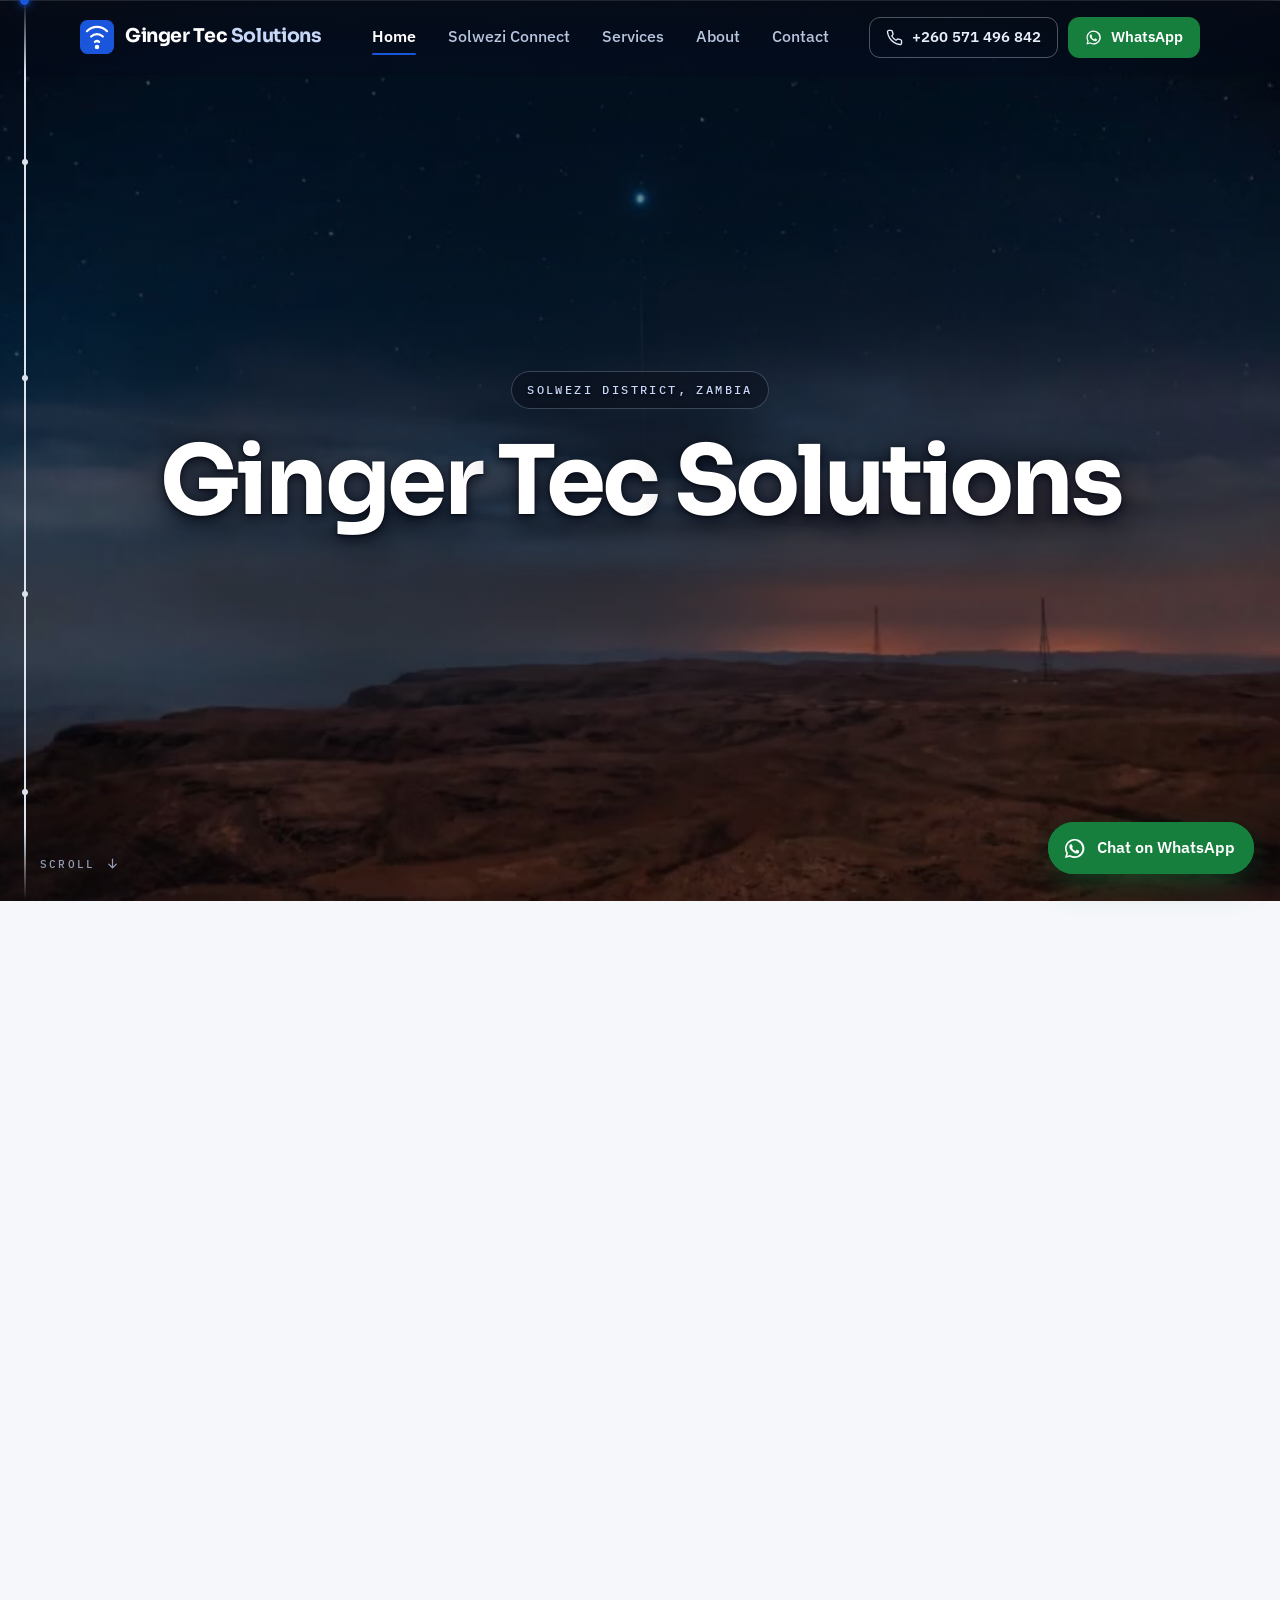
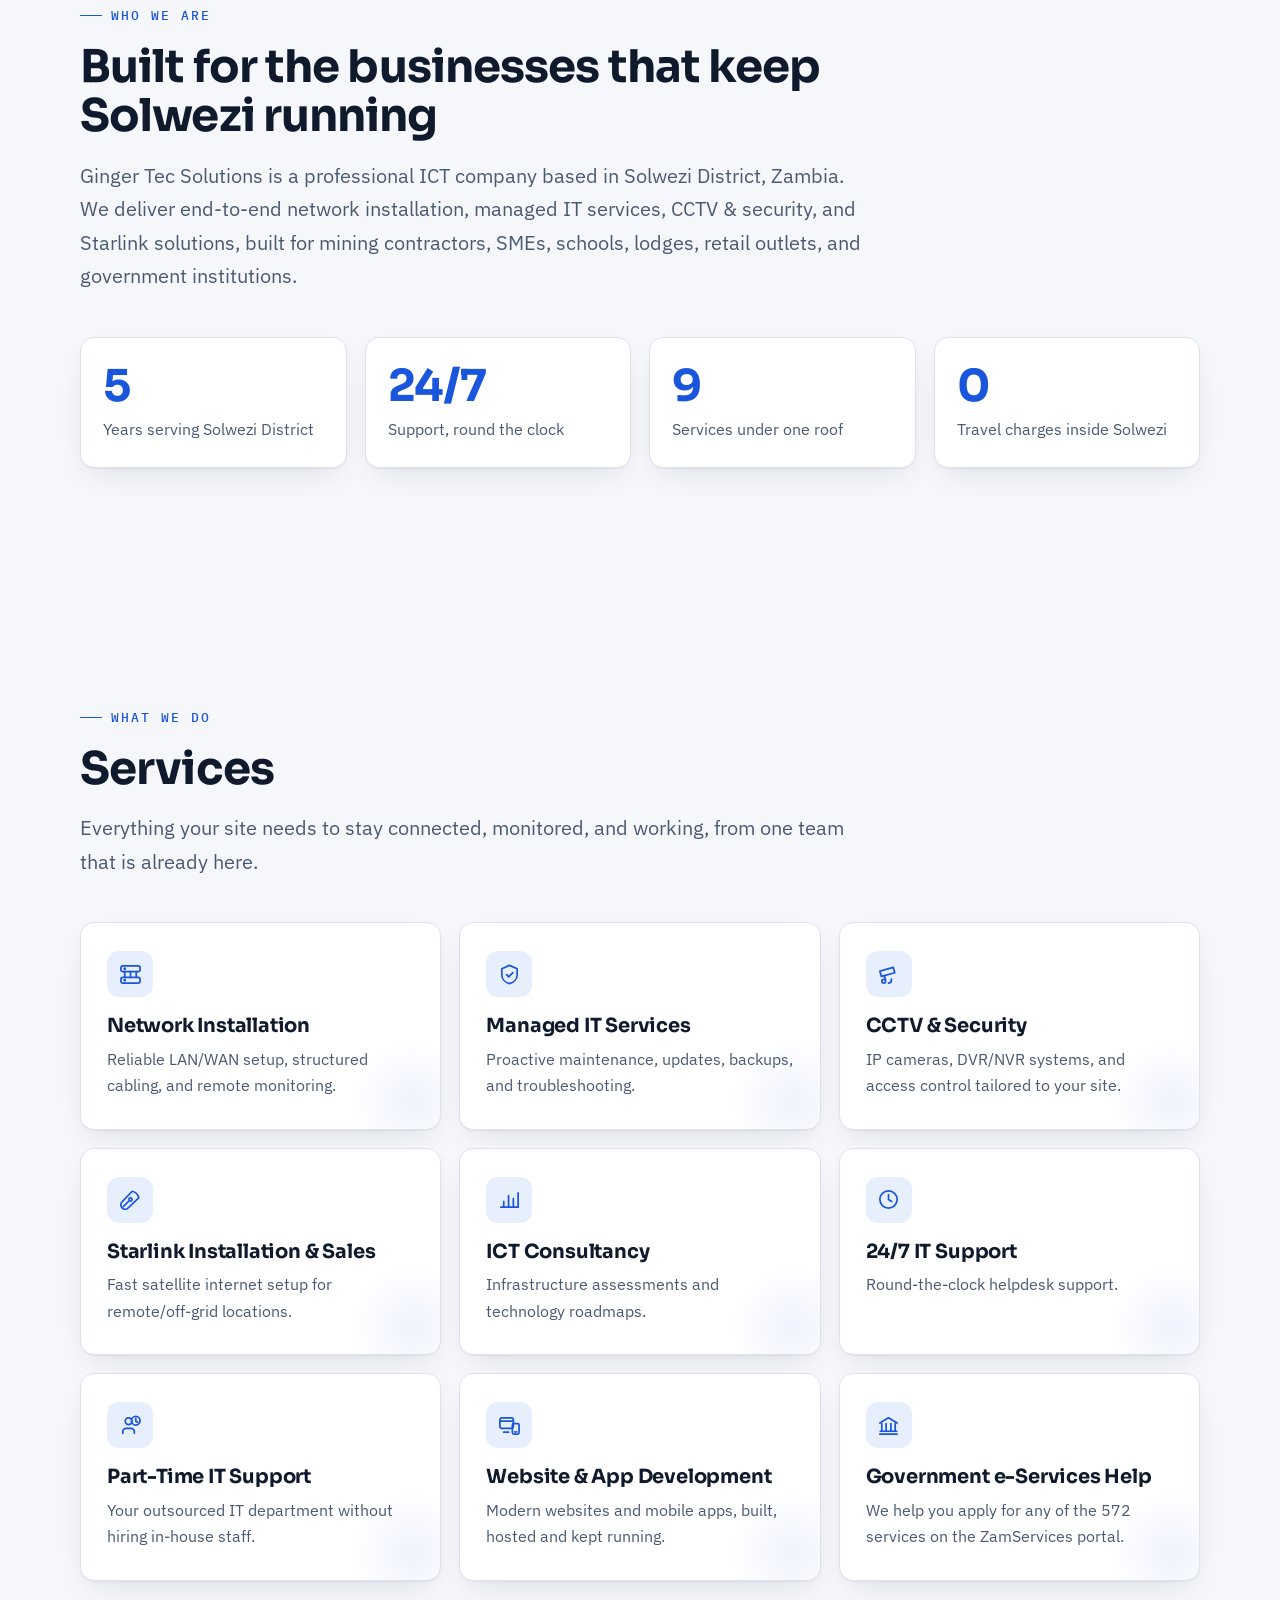
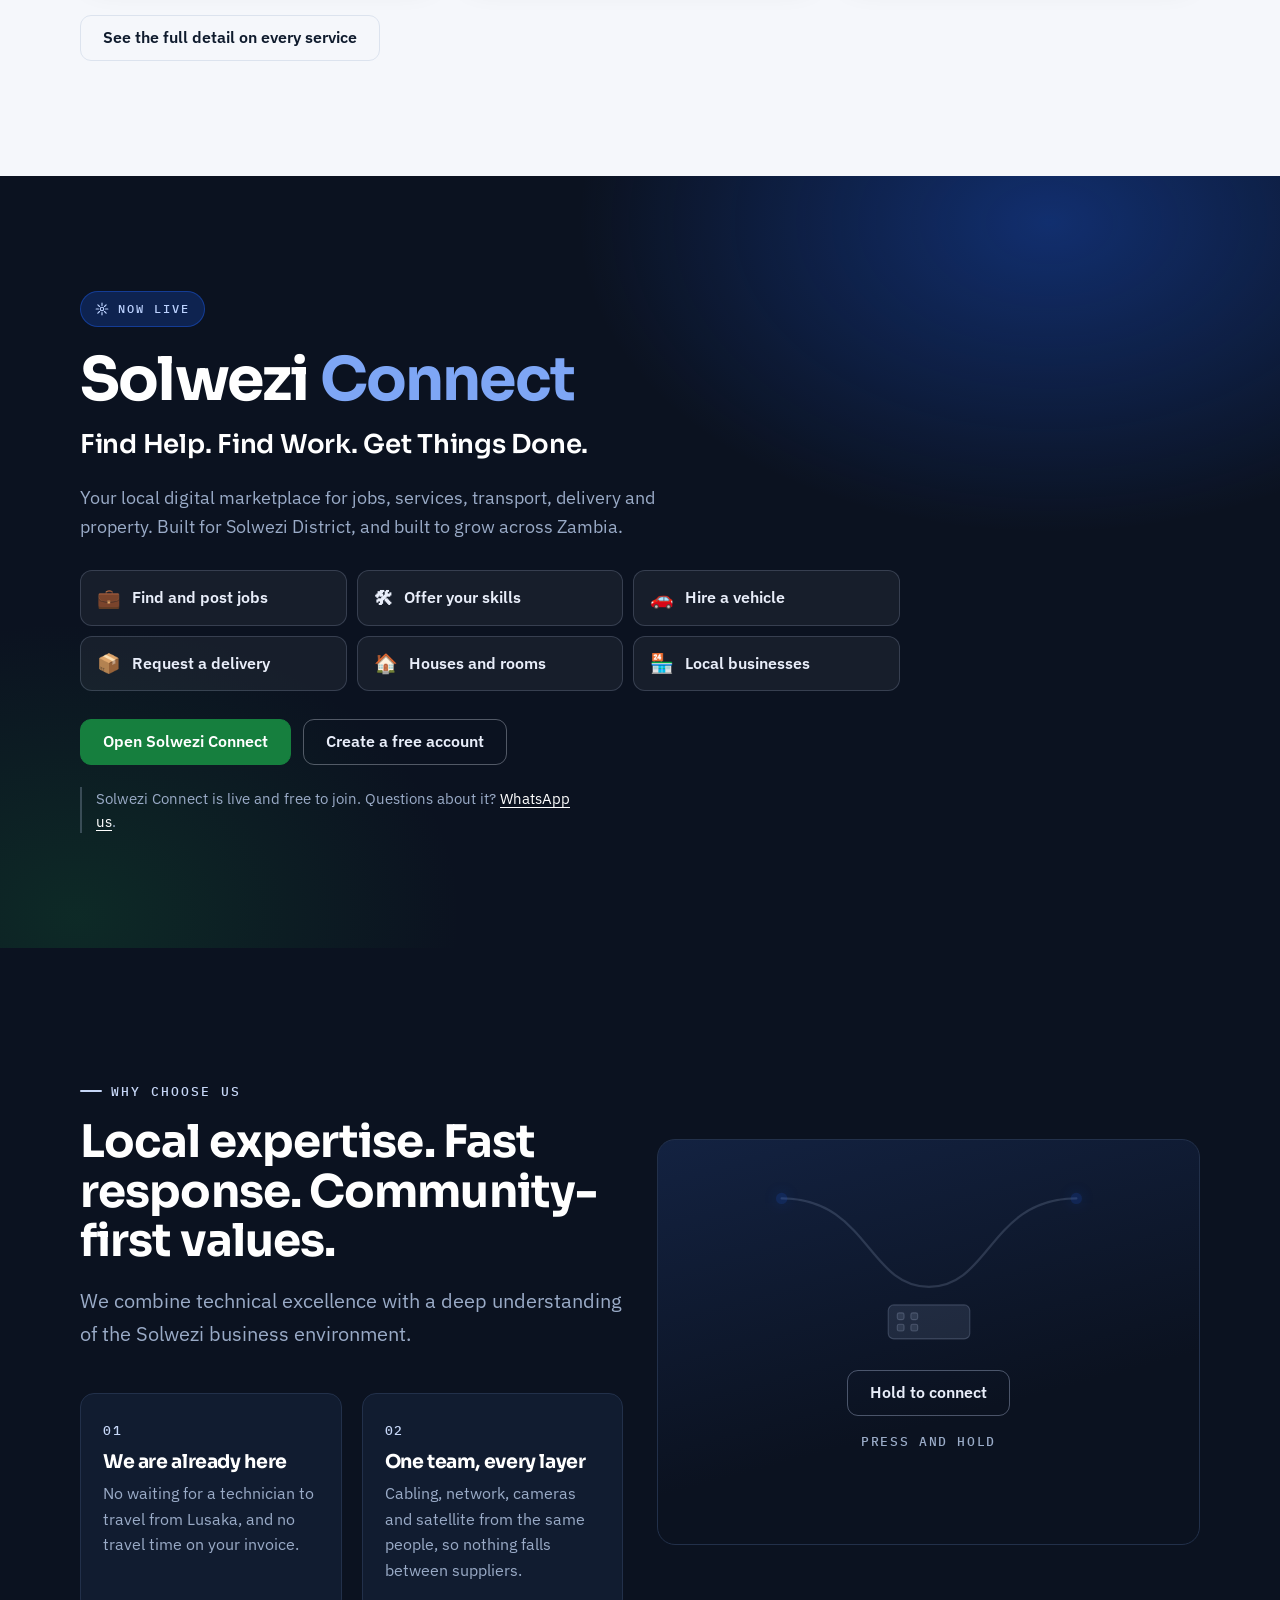
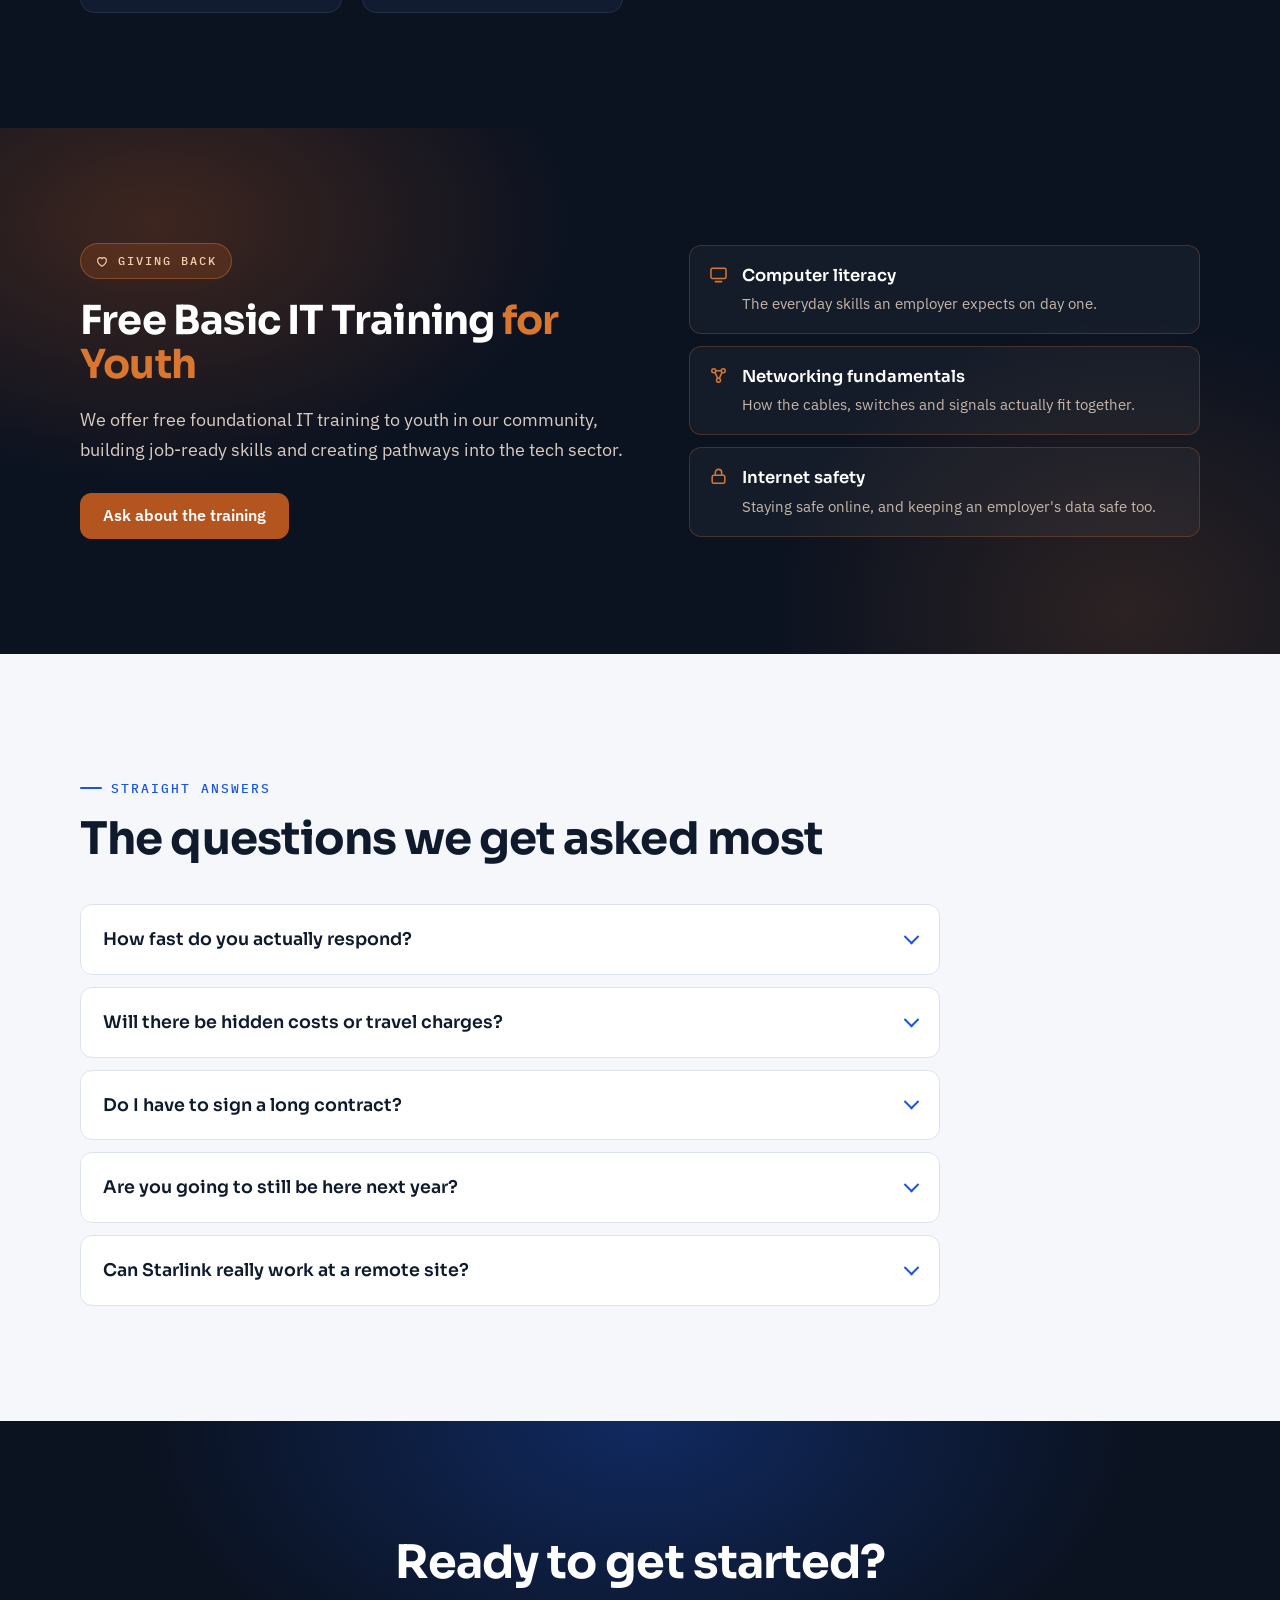
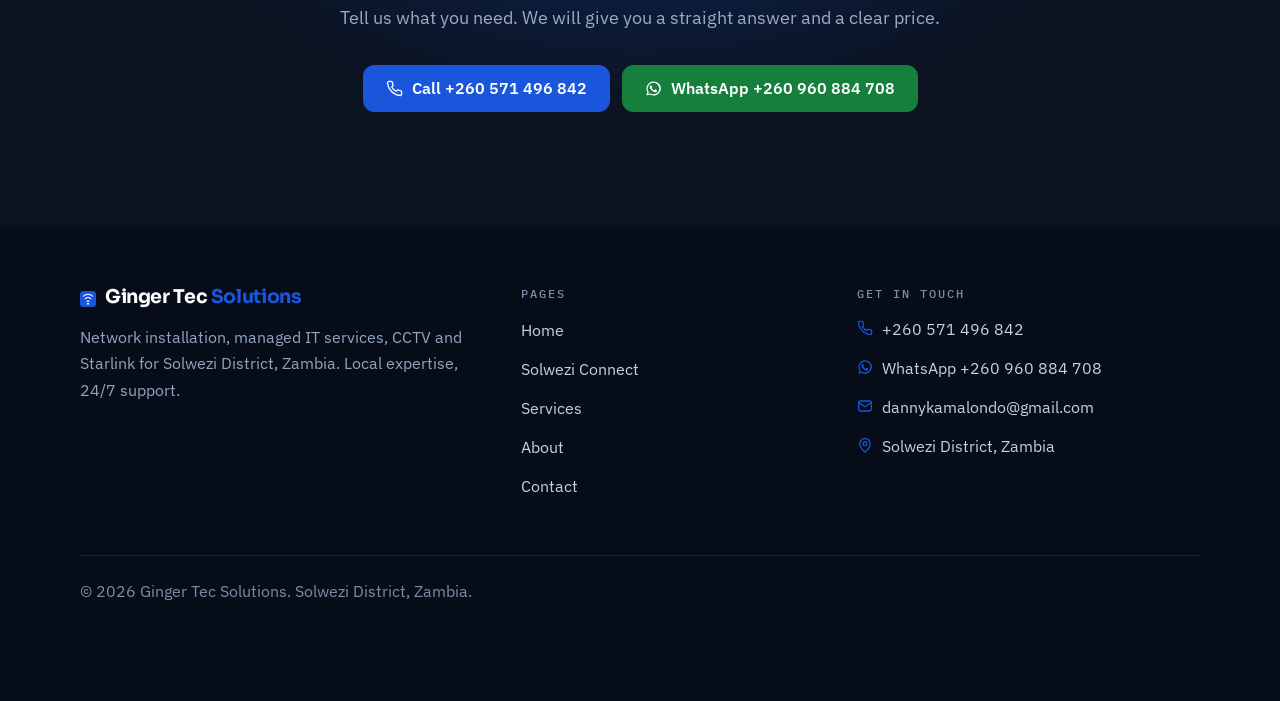
==== index.html @ 4104c164 "Solwezi Connect is live: link to it everywhere The homepage band said the platform was in developmen" ====
<!DOCTYPE html>
<html lang="en">
<head>
<meta charset="utf-8">
<meta name="viewport" content="width=device-width, initial-scale=1">
<title>Ginger Tec Solutions | ICT Services in Solwezi District, Zambia</title>
<meta name="description" content="Network installation, managed IT services, CCTV and Starlink for Solwezi District. Local expertise, 24/7 support, affordable and reliable. Call +260 571 496 842.">
<meta name="theme-color" content="#1a56db">
<link rel="canonical" href="https://gingertecsolutions.store/">

<!-- DEPLOY STEP: when a custom domain replaces the GitHub address, change the
     canonical and og:url on all four pages, and og:image on this one. -->
<meta property="og:type" content="website">
<meta property="og:site_name" content="Ginger Tec Solutions">
<meta property="og:title" content="Ginger Tec Solutions | ICT Services in Solwezi District">
<meta property="og:description" content="Network installation, managed IT services, CCTV and Starlink for Solwezi District. Local expertise and 24/7 support.">
<meta property="og:url" content="https://gingertecsolutions.store/">
<meta property="og:image" content="https://gingertecsolutions.store/assets/og.jpg">
<meta property="og:image:width" content="1200">
<meta property="og:image:height" content="630">
<meta property="og:image:alt" content="Ginger Tec Solutions, Solwezi District, Zambia. Network installation, managed IT, CCTV and Starlink.">
<meta name="twitter:card" content="summary_large_image">

<link rel="icon" href="data:image/svg+xml,%3Csvg xmlns='http://www.w3.org/2000/svg' viewBox='0 0 32 32'%3E%3Crect width='32' height='32' rx='7' fill='%231a56db'/%3E%3Cg fill='none' stroke='white' stroke-width='2.1' stroke-linecap='round'%3E%3Cpath d='M6.5 10.5a13 13 0 0 1 19 0'/%3E%3Cpath d='M10.5 15.5a8 8 0 0 1 11 0'/%3E%3Cpath d='M14 20.5a3.4 3.4 0 0 1 4 0'/%3E%3C/g%3E%3Ccircle cx='16' cy='25.5' r='2.1' fill='white'/%3E%3C/svg%3E">

<!-- The fonts now live on this site, so they arrive down the connection the
     browser already has open. Preloading the two that carry the hero means
     they start downloading alongside the stylesheet rather than after it. -->
<link rel="preload" as="font" type="font/woff2" href="assets/fonts/sora-var.woff2" crossorigin>
<link rel="preload" as="font" type="font/woff2" href="assets/fonts/plex-sans-var.woff2" crossorigin>
<link rel="stylesheet" href="assets/site.css">

<!-- Structured data. This is how Google understands that Ginger Tec is a real
     local business in Solwezi with these services, this phone number and these
     hours, rather than just a page of words. Every fact below comes from the
     site's own copy. -->
<script type="application/ld+json">
{
  "@context": "https://schema.org",
  "@graph": [
    {
      "@type": "ProfessionalService",
      "@id": "https://gingertecsolutions.store/#business",
      "name": "Ginger Tec Solutions",
      "url": "https://gingertecsolutions.store/",
      "image": "https://gingertecsolutions.store/assets/og.jpg",
      "description": "ICT company based in Solwezi District, Zambia, delivering network installation, managed IT services, CCTV and security, and Starlink solutions for mining contractors, SMEs, schools, lodges, retail outlets and government institutions.",
      "slogan": "Local expertise. 24/7 support.",
      "telephone": "+260571496842",
      "email": "dannykamalondo@gmail.com",
      "address": {
        "@type": "PostalAddress",
        "addressLocality": "Solwezi",
        "addressRegion": "North-Western Province",
        "addressCountry": "ZM"
      },
      "areaServed": { "@type": "AdministrativeArea", "name": "Solwezi District, Zambia" },
      "openingHoursSpecification": [{
        "@type": "OpeningHoursSpecification",
        "dayOfWeek": ["Monday","Tuesday","Wednesday","Thursday","Friday","Saturday","Sunday"],
        "opens": "00:00",
        "closes": "23:59"
      }],
      "knowsAbout": ["Network installation","Structured cabling","Managed IT services","CCTV and security systems","Starlink satellite internet","ICT consultancy","IT support","Website development","Mobile app development","Government e-services applications"],
      "hasOfferCatalog": {
        "@type": "OfferCatalog",
        "name": "ICT services",
        "itemListElement": [
          { "@type": "Offer", "itemOffered": { "@type": "Service", "name": "Network Installation", "description": "Reliable LAN/WAN setup, structured cabling, and remote monitoring." } },
          { "@type": "Offer", "itemOffered": { "@type": "Service", "name": "Managed IT Services", "description": "Proactive maintenance, updates, backups, and troubleshooting." } },
          { "@type": "Offer", "itemOffered": { "@type": "Service", "name": "CCTV & Security", "description": "IP cameras, DVR/NVR systems, and access control tailored to your site." } },
          { "@type": "Offer", "itemOffered": { "@type": "Service", "name": "Starlink Installation & Sales", "description": "Fast satellite internet setup for remote and off-grid locations." } },
          { "@type": "Offer", "itemOffered": { "@type": "Service", "name": "ICT Consultancy", "description": "Infrastructure assessments and technology roadmaps." } },
          { "@type": "Offer", "itemOffered": { "@type": "Service", "name": "24/7 IT Support", "description": "Round-the-clock helpdesk support." } },
          { "@type": "Offer", "itemOffered": { "@type": "Service", "name": "Part-Time IT Support", "description": "Your outsourced IT department without hiring in-house staff." } },
          { "@type": "Offer", "itemOffered": { "@type": "Service", "name": "Website and App Development", "description": "We develop and maintain modern websites and mobile apps, including hosting, domains and ongoing maintenance." } },
          { "@type": "Offer", "itemOffered": { "@type": "Service", "name": "Government e-Services Help", "description": "Assistance applying for any of the 572 services on the Government of Zambia ZamServices portal, including PACRA, ZRA, RTSA, mining licences and land records." } }
        ]
      }
    },
    {
      "@type": "WebSite",
      "@id": "https://gingertecsolutions.store/#website",
      "url": "https://gingertecsolutions.store/",
      "name": "Ginger Tec Solutions",
      "publisher": { "@id": "https://gingertecsolutions.store/#business" },
      "inLanguage": "en"
    },
    {
      "@type": "FAQPage",
      "@id": "https://gingertecsolutions.store/#faq",
      "mainEntity": [
        { "@type": "Question", "name": "How fast do you actually respond?", "acceptedAnswer": { "@type": "Answer", "text": "We are based in Solwezi District, so a call goes to someone who can be on your site the same day. Our helpdesk runs 24/7, and WhatsApp is the fastest way to reach us at any hour." } },
        { "@type": "Question", "name": "Will there be hidden costs or travel charges?", "acceptedAnswer": { "@type": "Answer", "text": "No. You get the price before the work starts, and we do not bill travel time or mileage for jobs inside Solwezi District. If a job needs parts we did not expect, we tell you before we buy them." } },
        { "@type": "Question", "name": "Do I have to sign a long contract?", "acceptedAnswer": { "@type": "Answer", "text": "No. You can call us for one job, take managed support monthly, or use our part-time IT support as and when you need it. Nothing locks you in." } },
        { "@type": "Question", "name": "Are you going to still be here next year?", "acceptedAnswer": { "@type": "Answer", "text": "We have served mining contractors, SMEs, schools, lodges and government institutions in Solwezi District for 5 years. This is our home district, not a territory we visit." } },
        { "@type": "Question", "name": "Can Starlink really work at a remote site?", "acceptedAnswer": { "@type": "Answer", "text": "Yes. Starlink is built for places the cable never reached, which is exactly why it suits remote and off-grid sites here. We handle the sale, the mounting, the power, and the setup, then we stay on call if anything drops." } }
      ]
    }
  ]
}
</script>
</head>
<body>

<a class="skip" href="#main">Skip to content</a>
<div class="env" aria-hidden="true"></div>

<!-- the signature: the signal line, drawn down the page as you scroll -->
<div class="rail" aria-hidden="true">
  <span class="rail__track"></span>
  <span class="rail__fill"></span>
  <span class="rail__node" data-at="0.18" style="top:18%"></span>
  <span class="rail__node" data-at="0.42" style="top:42%"></span>
  <span class="rail__node" data-at="0.66" style="top:66%"></span>
  <span class="rail__node" data-at="0.88" style="top:88%"></span>
  <span class="rail__dot"></span>
</div>

<div class="page">

<header class="hdr">
  <div class="shell hdr__in">
    <a class="brand" href="index.html">
      <svg class="brand__mark" viewBox="0 0 32 32" aria-hidden="true">
        <rect width="32" height="32" rx="7" fill="currentColor"></rect>
        <g fill="none" stroke="#fff" stroke-width="2.1" stroke-linecap="round">
          <path d="M6.5 10.5a13 13 0 0 1 19 0"></path>
          <path d="M10.5 15.5a8 8 0 0 1 11 0"></path>
          <path d="M14 20.5a3.4 3.4 0 0 1 4 0"></path>
        </g>
        <circle cx="16" cy="25.5" r="2.1" fill="#fff"></circle>
      </svg>
      <span class="brand__name">Ginger Tec <i>Solutions</i></span>
    </a>

    <nav class="nav" aria-label="Main">
      <a href="index.html" aria-current="page">Home</a>
      <a href="https://connect.gingertecsolutions.store">Solwezi Connect</a>
      <a href="services.html">Services</a>
      <a href="about.html">About</a>
      <a href="contact.html">Contact</a>
    </nav>

    <div class="hdr__cta">
      <a class="btn btn--ghost btn--sm" href="tel:+260571496842">
        <svg viewBox="0 0 24 24" fill="none" stroke="currentColor" stroke-width="1.9" stroke-linecap="round" stroke-linejoin="round" aria-hidden="true"><path d="M22 16.9v3a2 2 0 0 1-2.2 2 19.8 19.8 0 0 1-8.6-3.1 19.5 19.5 0 0 1-6-6A19.8 19.8 0 0 1 2.1 4.2 2 2 0 0 1 4.1 2h3a2 2 0 0 1 2 1.7c.1 1 .4 1.9.7 2.8a2 2 0 0 1-.5 2.1L8.1 9.9a16 16 0 0 0 6 6l1.3-1.2a2 2 0 0 1 2.1-.5c.9.3 1.8.6 2.8.7a2 2 0 0 1 1.7 2z"></path></svg>
        +260 571 496 842
      </a>
      <a class="btn btn--wa btn--sm" href="https://wa.me/260960884708" target="_blank" rel="noopener">
        <svg viewBox="0 0 24 24" fill="currentColor" aria-hidden="true"><path d="M12 2a10 10 0 0 0-8.6 15L2 22l5.2-1.4A10 10 0 1 0 12 2zm0 18.2a8.2 8.2 0 0 1-4.2-1.2l-.3-.2-3.1.8.8-3-.2-.3A8.2 8.2 0 1 1 12 20.2zm4.5-6.1c-.2-.1-1.5-.7-1.7-.8s-.4-.1-.6.1-.6.8-.8 1-.3.2-.6.1a6.7 6.7 0 0 1-3.3-2.9c-.2-.4.2-.4.6-1.2a.5.5 0 0 0 0-.5c0-.1-.6-1.4-.8-1.9s-.4-.4-.6-.4h-.5a1 1 0 0 0-.7.3 2.9 2.9 0 0 0-.9 2.2 5 5 0 0 0 1 2.7 11.4 11.4 0 0 0 4.4 3.9c1.6.6 2.2.7 3 .6a2.6 2.6 0 0 0 1.7-1.2 2.1 2.1 0 0 0 .1-1.2c0-.2-.2-.3-.4-.4z"></path></svg>
        WhatsApp
      </a>
    </div>

    <a class="hdr__call" href="tel:+260571496842" aria-label="Call Ginger Tec Solutions on +260 571 496 842">
      <svg viewBox="0 0 24 24" fill="none" stroke="currentColor" stroke-width="2" stroke-linecap="round" stroke-linejoin="round" aria-hidden="true"><path d="M22 16.9v3a2 2 0 0 1-2.2 2 19.8 19.8 0 0 1-8.6-3.1 19.5 19.5 0 0 1-6-6A19.8 19.8 0 0 1 2.1 4.2 2 2 0 0 1 4.1 2h3a2 2 0 0 1 2 1.7c.1 1 .4 1.9.7 2.8a2 2 0 0 1-.5 2.1L8.1 9.9a16 16 0 0 0 6 6l1.3-1.2a2 2 0 0 1 2.1-.5c.9.3 1.8.6 2.8.7a2 2 0 0 1 1.7 2z"></path></svg>
    </a>
    <button class="burger" type="button" aria-expanded="false" aria-controls="drawer" aria-label="Open menu"><span></span></button>
  </div>

  <div class="drawer" id="drawer">
    <div class="shell">
      <ul>
        <li><a href="index.html" aria-current="page">Home</a></li>
        <li><a href="https://connect.gingertecsolutions.store">Solwezi Connect</a></li>
        <li><a href="services.html">Services</a></li>
        <li><a href="about.html">About</a></li>
        <li><a href="contact.html">Contact</a></li>
      </ul>
      <div class="drawer__cta">
        <a class="btn btn--primary" href="tel:+260571496842">Call us</a>
        <a class="btn btn--wa" href="https://wa.me/260960884708" target="_blank" rel="noopener">WhatsApp</a>
      </div>
    </div>
  </div>
</header>

<main id="main" tabindex="-1">

  <!-- ============================ THE HERO ============================ -->
  <section class="hero" aria-label="Ginger Tec Solutions">
    <div class="stage">

      <!-- the drawn scene: the signal comes down, through cloud, to the rack -->
      <svg class="scene" viewBox="0 0 1440 900" preserveAspectRatio="xMidYMid slice" aria-hidden="true">
        <defs>
          <linearGradient id="sky" x1="0" y1="0" x2="0" y2="1">
            <stop offset="0" stop-color="#04070f"></stop>
            <stop offset=".45" stop-color="#0a142a"></stop>
            <stop offset="1" stop-color="#101f3a"></stop>
          </linearGradient>
          <radialGradient id="glowg" cx=".5" cy=".5" r=".5">
            <stop offset="0" stop-color="#1a56db" stop-opacity=".9"></stop>
            <stop offset="1" stop-color="#1a56db" stop-opacity="0"></stop>
          </radialGradient>
          <radialGradient id="earth" cx=".5" cy="1" r=".7">
            <stop offset="0" stop-color="#b4541f" stop-opacity=".55"></stop>
            <stop offset="1" stop-color="#b4541f" stop-opacity="0"></stop>
          </radialGradient>
          <!-- soft shapes come from gradients, not blur filters: a filter region
               shows its own rectangle edges over a near-black sky -->
          <radialGradient id="cloudg" cx=".5" cy=".5" r=".5">
            <stop offset="0" stop-color="#1e3358" stop-opacity=".85"></stop>
            <stop offset=".55" stop-color="#1a2c4d" stop-opacity=".45"></stop>
            <stop offset="1" stop-color="#162643" stop-opacity="0"></stop>
          </radialGradient>
          <filter id="spark-glow" x="-200%" y="-200%" width="500%" height="500%">
            <feGaussianBlur stdDeviation="9"></feGaussianBlur>
          </filter>
        </defs>

        <rect width="1440" height="900" fill="url(#sky)"></rect>

        <g id="camera">
          <!-- stars -->
          <g fill="#cddcf5">
            <circle cx="180" cy="90" r="1.4" opacity=".55"></circle>
            <circle cx="320" cy="180" r="1" opacity=".38"></circle>
            <circle cx="470" cy="70" r="1.6" opacity=".6"></circle>
            <circle cx="610" cy="150" r="1.1" opacity=".42"></circle>
            <circle cx="905" cy="60" r="1.5" opacity=".58"></circle>
            <circle cx="1040" cy="140" r="1" opacity=".36"></circle>
            <circle cx="1180" cy="80" r="1.7" opacity=".62"></circle>
            <circle cx="1320" cy="190" r="1.2" opacity=".45"></circle>
            <circle cx="240" cy="270" r="1" opacity=".3"></circle>
            <circle cx="1265" cy="300" r="1.1" opacity=".33"></circle>
            <circle cx="760" cy="110" r="1.2" opacity=".4"></circle>
            <circle cx="80" cy="200" r="1.3" opacity=".35"></circle>
          </g>

          <!-- the light the signal comes out of -->
          <ellipse cx="720" cy="40" rx="420" ry="260" fill="url(#glowg)" opacity=".2"></ellipse>

          <!-- cloud band the signal passes through -->
          <g opacity=".8">
            <ellipse cx="380" cy="392" rx="420" ry="96" fill="url(#cloudg)"></ellipse>
            <ellipse cx="880" cy="366" rx="470" ry="108" fill="url(#cloudg)"></ellipse>
            <ellipse cx="1300" cy="412" rx="340" ry="86" fill="url(#cloudg)"></ellipse>
          </g>

          <!-- distant masts, far enough away to be shape only -->
          <g stroke="#16243f" stroke-width="2.2" fill="none" opacity=".9">
            <path d="M168 782 L182 700 L196 782 M172 758h20 M175 736h14"></path>
            <path d="M1252 772 L1264 704 L1276 772 M1256 750h16 M1258 730h12"></path>
          </g>

          <!-- the ground: Solwezi earth, lit as the signal arrives -->
          <ellipse id="landglow" cx="720" cy="900" rx="760" ry="250" fill="url(#earth)" opacity=".1"></ellipse>
          <path d="M0 782 C 240 760, 430 792, 700 776 C 980 760, 1180 790, 1440 770 L1440 900 L0 900 Z" fill="#0a1120"></path>
          <path d="M0 782 C 240 760, 430 792, 700 776 C 980 760, 1180 790, 1440 770" fill="none" stroke="#243a63" stroke-width="1.4" opacity=".7"></path>

          <!-- the fiber the signal travels down -->
          <path id="fiber" class="only-scrub" d="M720 -70 C 686 200, 754 430, 720 678" fill="none" stroke="#22345c" stroke-width="2.4" stroke-linecap="round"></path>
          <path id="trail" class="only-scrub" d="M720 -70 C 686 200, 754 430, 720 678" fill="none" stroke="#1a56db" stroke-width="3" stroke-linecap="round" opacity=".95"></path>

          <!-- the travelling signal -->
          <g id="spark" class="only-scrub">
            <circle r="34" fill="url(#glowg)" opacity=".8"></circle>
            <circle r="9" fill="#dbe7ff" filter="url(#spark-glow)"></circle>
            <circle r="4.2" fill="#ffffff"></circle>
          </g>

          <!-- the equipment it lands in, waking one unit at a time -->
          <ellipse class="only-scrub" cx="720" cy="800" rx="300" ry="52" fill="url(#glowg)" opacity=".22"></ellipse>
          <g class="only-scrub" transform="translate(588,674)">
            <rect x="0" y="0" width="264" height="160" rx="10" fill="#0b1424"></rect>
            <rect x="0" y="0" width="264" height="160" rx="10" fill="none" stroke="#22345a" stroke-width="1.6"></rect>

            <g fill="#101d33" stroke="#24365c" stroke-width="1.2">
              <rect x="10" y="10" width="244" height="30" rx="4"></rect>
              <rect x="10" y="48" width="244" height="30" rx="4"></rect>
              <rect x="10" y="86" width="244" height="30" rx="4"></rect>
              <rect x="10" y="124" width="244" height="30" rx="4"></rect>
            </g>

            <g stroke="#1c2b49" stroke-width="1.6" stroke-linecap="round">
              <path d="M60 18v14M72 18v14M84 18v14M96 18v14M108 18v14M120 18v14M132 18v14M144 18v14M156 18v14M168 18v14"></path>
              <path d="M60 56v14M72 56v14M84 56v14M96 56v14M108 56v14M120 56v14M132 56v14M144 56v14M156 56v14M168 56v14"></path>
              <path d="M60 94v14M72 94v14M84 94v14M96 94v14M108 94v14M120 94v14M132 94v14M144 94v14M156 94v14M168 94v14"></path>
              <path d="M60 132v14M72 132v14M84 132v14M96 132v14M108 132v14M120 132v14M132 132v14M144 132v14M156 132v14M168 132v14"></path>
            </g>

            <rect class="lamp" x="26" y="21" width="9" height="9" rx="2.2" fill="#1a56db" opacity=".16"></rect>
            <rect class="lamp" x="26" y="59" width="9" height="9" rx="2.2" fill="#1a56db" opacity=".16"></rect>
            <rect class="lamp" x="26" y="97" width="9" height="9" rx="2.2" fill="#1a56db" opacity=".16"></rect>
            <rect class="lamp" x="26" y="135" width="9" height="9" rx="2.2" fill="#d9762f" opacity=".16"></rect>

            <g fill="#0c1526">
              <rect x="20" y="160" width="30" height="9" rx="3"></rect>
              <rect x="214" y="160" width="30" height="9" rx="3"></rect>
            </g>
          </g>
        </g>
      </svg>

      <video class="vid" preload="none" muted playsinline aria-hidden="true" tabindex="-1"></video>
      <div class="poster" aria-hidden="true"></div>
      <div class="scrim" aria-hidden="true"></div>

      <div class="bands">
        <div class="band band--1">
          <div class="band__in">
            <span class="eyebrow">Solwezi District, Zambia</span>
            <h1>Ginger Tec Solutions</h1>
          </div>
        </div>

        <div class="band band--2">
          <div class="band__in">
            <p class="tag">Network Installation, Managed IT Services, CCTV &amp; Starlink Solutions</p>
          </div>
        </div>

        <div class="band band--3">
          <div class="band__in">
            <p class="settle">Local expertise. 24/7 support. Affordable, reliable technology for Solwezi District.</p>
            <div class="row">
              <a class="btn btn--primary" href="contact.html">Get a Free Quote</a>
              <a class="btn btn--wa" href="https://wa.me/260960884708" target="_blank" rel="noopener">
                <svg viewBox="0 0 24 24" fill="currentColor" aria-hidden="true"><path d="M12 2a10 10 0 0 0-8.6 15L2 22l5.2-1.4A10 10 0 1 0 12 2zm0 18.2a8.2 8.2 0 0 1-4.2-1.2l-.3-.2-3.1.8.8-3-.2-.3A8.2 8.2 0 1 1 12 20.2zm4.5-6.1c-.2-.1-1.5-.7-1.7-.8s-.4-.1-.6.1-.6.8-.8 1-.3.2-.6.1a6.7 6.7 0 0 1-3.3-2.9c-.2-.4.2-.4.6-1.2a.5.5 0 0 0 0-.5c0-.1-.6-1.4-.8-1.9s-.4-.4-.6-.4h-.5a1 1 0 0 0-.7.3 2.9 2.9 0 0 0-.9 2.2 5 5 0 0 0 1 2.7 11.4 11.4 0 0 0 4.4 3.9c1.6.6 2.2.7 3 .6a2.6 2.6 0 0 0 1.7-1.2 2.1 2.1 0 0 0 .1-1.2c0-.2-.2-.3-.4-.4z"></path></svg>
                Chat on WhatsApp
              </a>
            </div>
          </div>
        </div>
      </div>

      <svg class="ring" viewBox="0 0 48 48" aria-hidden="true">
        <circle cx="24" cy="24" r="20" fill="none" stroke="currentColor" stroke-width="3"
                stroke-dasharray="126" style="stroke-dashoffset:var(--ld,126)"></circle>
      </svg>

      <div class="cue" aria-hidden="true">
        <span>Scroll</span>
        <svg viewBox="0 0 24 24" fill="none" stroke="currentColor" stroke-width="2" stroke-linecap="round" stroke-linejoin="round"><path d="M12 5v14M6 13l6 6 6-6"></path></svg>
      </div>
    </div>
  </section>

  <!-- ============================ INTRO ============================ -->
  <section class="sec">
    <div class="shell">
      <div class="sec__head rv">
        <span class="kicker">Who we are</span>
        <h2 class="h2">Built for the businesses that keep Solwezi running</h2>
        <p class="lede">Ginger Tec Solutions is a professional ICT company based in Solwezi District, Zambia. We deliver end-to-end network installation, managed IT services, CCTV &amp; security, and Starlink solutions, built for mining contractors, SMEs, schools, lodges, retail outlets, and government institutions.</p>
      </div>

      <div class="stats stag">
        <div class="stat"><b>5</b><span>Years serving Solwezi District</span></div>
        <div class="stat"><b>24/7</b><span>Support, round the clock</span></div>
        <div class="stat"><b>9</b><span>Services under one roof</span></div>
        <div class="stat"><b>0</b><span>Travel charges inside Solwezi</span></div>
      </div>
    </div>
  </section>

  <!-- ============================ SERVICES ============================ -->
  <section class="sec" id="services">
    <div class="shell">
      <div class="sec__head rv">
        <span class="kicker">What we do</span>
        <h2 class="h2">Services</h2>
        <p class="lede">Everything your site needs to stay connected, monitored, and working, from one team that is already here.</p>
      </div>

      <div class="grid-svc stag">

        <article class="card">
          <span class="card__glow" aria-hidden="true"></span>
          <div class="card__ico"><svg viewBox="0 0 24 24" fill="none" stroke="currentColor" stroke-width="1.8" stroke-linecap="round" stroke-linejoin="round" aria-hidden="true"><rect x="2" y="3" width="20" height="6" rx="2"></rect><rect x="2" y="15" width="20" height="6" rx="2"></rect><path d="M6 9v6M18 9v6M12 9v6"></path><circle cx="6" cy="6" r=".6" fill="currentColor"></circle><circle cx="6" cy="18" r=".6" fill="currentColor"></circle></svg></div>
          <h3>Network Installation</h3>
          <p>Reliable LAN/WAN setup, structured cabling, and remote monitoring.</p>
        </article>

        <article class="card">
          <span class="card__glow" aria-hidden="true"></span>
          <div class="card__ico"><svg viewBox="0 0 24 24" fill="none" stroke="currentColor" stroke-width="1.8" stroke-linecap="round" stroke-linejoin="round" aria-hidden="true"><path d="M12 2.5 4 6v6c0 4.6 3.2 8.4 8 9.5 4.8-1.1 8-4.9 8-9.5V6z"></path><path d="M9 12.2l2.2 2.2L15.5 10"></path></svg></div>
          <h3>Managed IT Services</h3>
          <p>Proactive maintenance, updates, backups, and troubleshooting.</p>
        </article>

        <article class="card">
          <span class="card__glow" aria-hidden="true"></span>
          <div class="card__ico"><svg viewBox="0 0 24 24" fill="none" stroke="currentColor" stroke-width="1.8" stroke-linecap="round" stroke-linejoin="round" aria-hidden="true"><path d="M3 8.5 17 4.6l1.6 5.6L4.6 14z"></path><path d="M7.5 13.2 8.8 17"></path><path d="M12 21a3 3 0 0 0 3-3v-1.3"></path><circle cx="7" cy="19" r="2"></circle></svg></div>
          <h3>CCTV &amp; Security</h3>
          <p>IP cameras, DVR/NVR systems, and access control tailored to your site.</p>
        </article>

        <article class="card">
          <span class="card__glow" aria-hidden="true"></span>
          <div class="card__ico"><svg viewBox="0 0 24 24" fill="none" stroke="currentColor" stroke-width="1.8" stroke-linecap="round" stroke-linejoin="round" aria-hidden="true"><path d="M4.5 19.5 10 14"></path><path d="M13.8 3.4a9 9 0 0 1 6.8 6.8L9.6 20.8a4.5 4.5 0 0 1-6.4-6.4z"></path><circle cx="12" cy="12" r="1.6"></circle></svg></div>
          <h3>Starlink Installation &amp; Sales</h3>
          <p>Fast satellite internet setup for remote/off-grid locations.</p>
        </article>

        <article class="card">
          <span class="card__glow" aria-hidden="true"></span>
          <div class="card__ico"><svg viewBox="0 0 24 24" fill="none" stroke="currentColor" stroke-width="1.8" stroke-linecap="round" stroke-linejoin="round" aria-hidden="true"><path d="M3 20h18"></path><path d="M6 20v-6M11 20V8M16 20v-9M21 20V5"></path></svg></div>
          <h3>ICT Consultancy</h3>
          <p>Infrastructure assessments and technology roadmaps.</p>
        </article>

        <article class="card">
          <span class="card__glow" aria-hidden="true"></span>
          <div class="card__ico"><svg viewBox="0 0 24 24" fill="none" stroke="currentColor" stroke-width="1.8" stroke-linecap="round" stroke-linejoin="round" aria-hidden="true"><circle cx="12" cy="12" r="9"></circle><path d="M12 6.8V12l3.4 2"></path></svg></div>
          <h3>24/7 IT Support</h3>
          <p>Round-the-clock helpdesk support.</p>
        </article>

        <article class="card">
          <span class="card__glow" aria-hidden="true"></span>
          <div class="card__ico"><svg viewBox="0 0 24 24" fill="none" stroke="currentColor" stroke-width="1.8" stroke-linecap="round" stroke-linejoin="round" aria-hidden="true"><path d="M16 20v-1.5a3.5 3.5 0 0 0-3.5-3.5h-5A3.5 3.5 0 0 0 4 18.5V20"></path><circle cx="10" cy="7.5" r="3.5"></circle><path d="M17.5 4.5v3l2 1.2"></path><circle cx="17.5" cy="7" r="4.5"></circle></svg></div>
          <h3>Part-Time IT Support</h3>
          <p>Your outsourced IT department without hiring in-house staff.</p>
        </article>

        <article class="card">
          <span class="card__glow" aria-hidden="true"></span>
          <div class="card__ico"><svg viewBox="0 0 24 24" fill="none" stroke="currentColor" stroke-width="1.8" stroke-linecap="round" stroke-linejoin="round" aria-hidden="true"><rect x="2" y="4" width="14" height="11" rx="2"></rect><path d="M2 7.5h14"></path><rect x="15" y="10" width="7" height="11" rx="1.6"></rect><path d="M17.6 18.6h1.8"></path><path d="M6 19h5"></path></svg></div>
          <h3>Website &amp; App Development</h3>
          <p>Modern websites and mobile apps, built, hosted and kept running.</p>
        </article>

        <article class="card">
          <span class="card__glow" aria-hidden="true"></span>
          <div class="card__ico"><svg viewBox="0 0 24 24" fill="none" stroke="currentColor" stroke-width="1.8" stroke-linecap="round" stroke-linejoin="round" aria-hidden="true"><path d="M3 9.5 12 4l9 5.5"></path><path d="M5 10v8M9.5 10v8M14.5 10v8M19 10v8"></path><path d="M3 21h18"></path><path d="M3.5 18h17"></path></svg></div>
          <h3>Government e-Services Help</h3>
          <p>We help you apply for any of the 572 services on the ZamServices portal.</p>
        </article>

      </div>

      <div class="rv" style="margin-top:34px">
        <a class="btn btn--ghost" href="services.html">See the full detail on every service</a>
      </div>
    </div>
  </section>

  <!-- ======================== SOLWEZI CONNECT ======================== -->
  <section class="sec connect-band" id="solwezi-connect">
    <div class="shell">
      <div class="connect-band__in rv">
        <span class="connect-band__tag">
          <svg viewBox="0 0 24 24" fill="none" stroke="currentColor" stroke-width="2" stroke-linecap="round" aria-hidden="true" style="width:14px;height:14px"><circle cx="12" cy="12" r="3"></circle><path d="M12 2v4M12 18v4M2 12h4M18 12h4M4.9 4.9l2.8 2.8M16.3 16.3l2.8 2.8M19.1 4.9l-2.8 2.8M7.7 16.3l-2.8 2.8"></path></svg>
          Now live
        </span>

        <h2>Solwezi <em>Connect</em></h2>
        <p class="connect-band__tagline">Find Help. Find Work. Get Things Done.</p>
        <p class="connect-band__lede">
          Your local digital marketplace for jobs, services, transport, delivery
          and property. Built for Solwezi District, and built to grow across
          Zambia.
        </p>

        <ul class="connect-band__grid">
          <li><span aria-hidden="true">&#128188;</span> Find and post jobs</li>
          <li><span aria-hidden="true">&#128736;</span> Offer your skills</li>
          <li><span aria-hidden="true">&#128663;</span> Hire a vehicle</li>
          <li><span aria-hidden="true">&#128230;</span> Request a delivery</li>
          <li><span aria-hidden="true">&#127968;</span> Houses and rooms</li>
          <li><span aria-hidden="true">&#127978;</span> Local businesses</li>
        </ul>

        <div class="connect-band__row">
          <a class="btn connect-band__btn" href="https://connect.gingertecsolutions.store">Open Solwezi Connect</a>
          <a class="btn btn--onDeep" href="https://connect.gingertecsolutions.store/register">Create a free account</a>
        </div>

        <p class="connect-band__note">
          Solwezi Connect is live and free to join. Questions about it?
          <a href="https://wa.me/260960884708" target="_blank" rel="noopener">WhatsApp us</a>.
        </p>
      </div>
    </div>
  </section>

  <!-- =================== WHY US + THE INTERACTIVE MOMENT =================== -->
  <section class="sec sec--deep">
    <div class="shell">
      <div class="connect">
        <div class="rv">
          <span class="kicker">Why choose us</span>
          <h2 class="h2">Local expertise. Fast response. Community-first values.</h2>
          <p class="lede">We combine technical excellence with a deep understanding of the Solwezi business environment.</p>

          <div class="why stag" style="grid-template-columns:1fr 1fr">
            <div class="why__item">
              <span class="why__n">01</span>
              <h3>We are already here</h3>
              <p>No waiting for a technician to travel from Lusaka, and no travel time on your invoice.</p>
            </div>
            <div class="why__item">
              <span class="why__n">02</span>
              <h3>One team, every layer</h3>
              <p>Cabling, network, cameras and satellite from the same people, so nothing falls between suppliers.</p>
            </div>
          </div>
        </div>

        <div class="holder rv">
          <svg class="holder__track" viewBox="0 0 300 150" aria-hidden="true">
            <path class="base" d="M20 18 C 96 18, 96 96, 150 96 C 204 96, 204 18, 280 18"></path>
            <path class="live" d="M20 18 C 96 18, 96 96, 150 96 C 204 96, 204 18, 280 18"></path>
            <circle class="dot" cx="20" cy="18" r="5"></circle>
            <circle class="dot" cx="280" cy="18" r="5"></circle>
            <g class="rack" transform="translate(114,112)">
              <rect x="0" y="0" width="72" height="30" rx="5"></rect>
              <rect class="lamp" x="8" y="7" width="6" height="6" rx="1.6"></rect>
              <rect class="lamp" x="8" y="17" width="6" height="6" rx="1.6"></rect>
              <rect class="lamp" x="20" y="7" width="6" height="6" rx="1.6"></rect>
              <rect class="lamp" x="20" y="17" width="6" height="6" rx="1.6"></rect>
            </g>
          </svg>

          <button class="btn holder__btn" type="button" aria-pressed="false">Hold to connect</button>
          <p class="holder__hint">Press and hold</p>

          <div class="holder__reveal">
            <a class="btn btn--primary btn--sm" href="tel:+260571496842">Call +260 571 496 842</a>
            <a class="btn btn--wa btn--sm" href="https://wa.me/260960884708" target="_blank" rel="noopener">WhatsApp +260 960 884 708</a>
          </div>
        </div>
      </div>
    </div>
  </section>

  <!-- ==================== COMMUNITY (not a paid service) ==================== -->
  <section class="sec give">
    <div class="shell give__in">
      <div class="rv">
        <span class="give__tag">
          <svg viewBox="0 0 24 24" fill="none" stroke="currentColor" stroke-width="2" stroke-linecap="round" aria-hidden="true" style="width:14px;height:14px"><path d="M12 21s-7.5-4.7-7.5-10A4.2 4.2 0 0 1 12 8a4.2 4.2 0 0 1 7.5 3c0 5.3-7.5 10-7.5 10z"></path></svg>
          Giving back
        </span>
        <h2>Free Basic IT Training <em>for Youth</em></h2>
        <p>We offer free foundational IT training to youth in our community, building job-ready skills and creating pathways into the tech sector.</p>
        <a class="btn give__btn" href="contact.html">Ask about the training</a>
      </div>

      <ul class="give__list stag">
        <li>
          <svg viewBox="0 0 24 24" fill="none" stroke="currentColor" stroke-width="1.9" stroke-linecap="round" stroke-linejoin="round" aria-hidden="true"><rect x="2.5" y="4" width="19" height="13" rx="2"></rect><path d="M8 21h8"></path></svg>
          <span><b>Computer literacy</b>The everyday skills an employer expects on day one.</span>
        </li>
        <li>
          <svg viewBox="0 0 24 24" fill="none" stroke="currentColor" stroke-width="1.9" stroke-linecap="round" stroke-linejoin="round" aria-hidden="true"><circle cx="6" cy="6" r="2.5"></circle><circle cx="18" cy="6" r="2.5"></circle><circle cx="12" cy="18" r="2.5"></circle><path d="M7.6 8l3.4 7.6M16.4 8L13 15.6M8.5 6h7"></path></svg>
          <span><b>Networking fundamentals</b>How the cables, switches and signals actually fit together.</span>
        </li>
        <li>
          <svg viewBox="0 0 24 24" fill="none" stroke="currentColor" stroke-width="1.9" stroke-linecap="round" stroke-linejoin="round" aria-hidden="true"><rect x="4" y="10.5" width="16" height="10" rx="2"></rect><path d="M8 10.5V7a4 4 0 0 1 8 0v3.5"></path></svg>
          <span><b>Internet safety</b>Staying safe online, and keeping an employer's data safe too.</span>
        </li>
      </ul>
    </div>
  </section>

  <!-- ============================ FAQ ============================ -->
  <section class="sec">
    <div class="shell">
      <div class="sec__head rv">
        <span class="kicker">Straight answers</span>
        <h2 class="h2">The questions we get asked most</h2>
      </div>

      <div class="faq rv">
        <details>
          <summary>How fast do you actually respond?</summary>
          <p class="ans">We are based in Solwezi District, so a call goes to someone who can be on your site the same day. Our helpdesk runs 24/7, and WhatsApp is the fastest way to reach us at any hour.</p>
        </details>
        <details>
          <summary>Will there be hidden costs or travel charges?</summary>
          <p class="ans">No. You get the price before the work starts, and we do not bill travel time or mileage for jobs inside Solwezi District. If a job needs parts we did not expect, we tell you before we buy them.</p>
        </details>
        <details>
          <summary>Do I have to sign a long contract?</summary>
          <p class="ans">No. You can call us for one job, take managed support monthly, or use our part-time IT support as and when you need it. Nothing locks you in.</p>
        </details>
        <details>
          <summary>Are you going to still be here next year?</summary>
          <p class="ans">We have served mining contractors, SMEs, schools, lodges and government institutions in Solwezi District for 5 years. This is our home district, not a territory we visit.</p>
        </details>
        <details>
          <summary>Can Starlink really work at a remote site?</summary>
          <p class="ans">Yes. Starlink is built for places the cable never reached, which is exactly why it suits remote and off-grid sites here. We handle the sale, the mounting, the power, and the setup, then we stay on call if anything drops.</p>
        </details>
      </div>
    </div>
  </section>

  <!-- ============================ CTA ============================ -->
  <section class="sec cta">
    <div class="shell cta__in rv">
      <h2>Ready to get started?</h2>
      <p>Tell us what you need. We will give you a straight answer and a clear price.</p>
      <div class="cta__row">
        <a class="btn btn--primary" href="tel:+260571496842">
          <svg viewBox="0 0 24 24" fill="none" stroke="currentColor" stroke-width="1.9" stroke-linecap="round" stroke-linejoin="round" aria-hidden="true"><path d="M22 16.9v3a2 2 0 0 1-2.2 2 19.8 19.8 0 0 1-8.6-3.1 19.5 19.5 0 0 1-6-6A19.8 19.8 0 0 1 2.1 4.2 2 2 0 0 1 4.1 2h3a2 2 0 0 1 2 1.7c.1 1 .4 1.9.7 2.8a2 2 0 0 1-.5 2.1L8.1 9.9a16 16 0 0 0 6 6l1.3-1.2a2 2 0 0 1 2.1-.5c.9.3 1.8.6 2.8.7a2 2 0 0 1 1.7 2z"></path></svg>
          Call +260 571 496 842
        </a>
        <a class="btn btn--wa" href="https://wa.me/260960884708" target="_blank" rel="noopener">
          <svg viewBox="0 0 24 24" fill="currentColor" aria-hidden="true"><path d="M12 2a10 10 0 0 0-8.6 15L2 22l5.2-1.4A10 10 0 1 0 12 2zm0 18.2a8.2 8.2 0 0 1-4.2-1.2l-.3-.2-3.1.8.8-3-.2-.3A8.2 8.2 0 1 1 12 20.2zm4.5-6.1c-.2-.1-1.5-.7-1.7-.8s-.4-.1-.6.1-.6.8-.8 1-.3.2-.6.1a6.7 6.7 0 0 1-3.3-2.9c-.2-.4.2-.4.6-1.2a.5.5 0 0 0 0-.5c0-.1-.6-1.4-.8-1.9s-.4-.4-.6-.4h-.5a1 1 0 0 0-.7.3 2.9 2.9 0 0 0-.9 2.2 5 5 0 0 0 1 2.7 11.4 11.4 0 0 0 4.4 3.9c1.6.6 2.2.7 3 .6a2.6 2.6 0 0 0 1.7-1.2 2.1 2.1 0 0 0 .1-1.2c0-.2-.2-.3-.4-.4z"></path></svg>
          WhatsApp +260 960 884 708
        </a>
      </div>
    </div>
  </section>

</main>

<footer class="ftr">
  <div class="shell">
    <div class="ftr__grid">
      <div>
        <a class="ftr__brand" href="index.html">
          <svg class="brand__mark" viewBox="0 0 32 32" aria-hidden="true">
            <rect width="32" height="32" rx="7" fill="currentColor"></rect>
            <g fill="none" stroke="#fff" stroke-width="2.1" stroke-linecap="round">
              <path d="M6.5 10.5a13 13 0 0 1 19 0"></path>
              <path d="M10.5 15.5a8 8 0 0 1 11 0"></path>
              <path d="M14 20.5a3.4 3.4 0 0 1 4 0"></path>
            </g>
            <circle cx="16" cy="25.5" r="2.1" fill="#fff"></circle>
          </svg>
          <span class="brand__name">Ginger Tec <i>Solutions</i></span>
        </a>
        <p>Network installation, managed IT services, CCTV and Starlink for Solwezi District, Zambia. Local expertise, 24/7 support.</p>
      </div>

      <div>
        <h3>Pages</h3>
        <ul>
          <li><a href="index.html">Home</a></li>
        <li><a href="https://connect.gingertecsolutions.store">Solwezi Connect</a></li>
          <li><a href="services.html">Services</a></li>
          <li><a href="about.html">About</a></li>
          <li><a href="contact.html">Contact</a></li>
        </ul>
      </div>

      <div>
        <h3>Get in touch</h3>
        <ul>
          <li><a href="tel:+260571496842"><svg viewBox="0 0 24 24" fill="none" stroke="currentColor" stroke-width="1.9" stroke-linecap="round" stroke-linejoin="round" aria-hidden="true"><path d="M22 16.9v3a2 2 0 0 1-2.2 2 19.8 19.8 0 0 1-8.6-3.1 19.5 19.5 0 0 1-6-6A19.8 19.8 0 0 1 2.1 4.2 2 2 0 0 1 4.1 2h3a2 2 0 0 1 2 1.7c.1 1 .4 1.9.7 2.8a2 2 0 0 1-.5 2.1L8.1 9.9a16 16 0 0 0 6 6l1.3-1.2a2 2 0 0 1 2.1-.5c.9.3 1.8.6 2.8.7a2 2 0 0 1 1.7 2z"></path></svg>+260 571 496 842</a></li>
          <li><a href="https://wa.me/260960884708" target="_blank" rel="noopener"><svg viewBox="0 0 24 24" fill="currentColor" aria-hidden="true"><path d="M12 2a10 10 0 0 0-8.6 15L2 22l5.2-1.4A10 10 0 1 0 12 2zm0 18.2a8.2 8.2 0 0 1-4.2-1.2l-.3-.2-3.1.8.8-3-.2-.3A8.2 8.2 0 1 1 12 20.2zm4.5-6.1c-.2-.1-1.5-.7-1.7-.8s-.4-.1-.6.1-.6.8-.8 1-.3.2-.6.1a6.7 6.7 0 0 1-3.3-2.9c-.2-.4.2-.4.6-1.2a.5.5 0 0 0 0-.5c0-.1-.6-1.4-.8-1.9s-.4-.4-.6-.4h-.5a1 1 0 0 0-.7.3 2.9 2.9 0 0 0-.9 2.2 5 5 0 0 0 1 2.7 11.4 11.4 0 0 0 4.4 3.9c1.6.6 2.2.7 3 .6a2.6 2.6 0 0 0 1.7-1.2 2.1 2.1 0 0 0 .1-1.2c0-.2-.2-.3-.4-.4z"></path></svg>WhatsApp +260 960 884 708</a></li>
          <li><a href="mailto:dannykamalondo@gmail.com"><svg viewBox="0 0 24 24" fill="none" stroke="currentColor" stroke-width="1.9" stroke-linecap="round" stroke-linejoin="round" aria-hidden="true"><rect x="2.5" y="4.5" width="19" height="15" rx="2.5"></rect><path d="M3 7l9 6 9-6"></path></svg>dannykamalondo@gmail.com</a></li>
          <li><a href="contact.html"><svg viewBox="0 0 24 24" fill="none" stroke="currentColor" stroke-width="1.9" stroke-linecap="round" stroke-linejoin="round" aria-hidden="true"><path d="M20 10.5c0 5.5-8 12-8 12s-8-6.5-8-12a8 8 0 0 1 16 0z"></path><circle cx="12" cy="10.2" r="2.8"></circle></svg>Solwezi District, Zambia</a></li>
        </ul>
      </div>
    </div>

    <div class="ftr__base">
      <p>&copy; <span data-year>2026</span> Ginger Tec Solutions. Solwezi District, Zambia.</p>
    </div>
  </div>
</footer>

<a class="float" href="https://wa.me/260960884708" target="_blank" rel="noopener" aria-label="Chat with us on WhatsApp">
  <svg viewBox="0 0 24 24" fill="currentColor" aria-hidden="true"><path d="M12 2a10 10 0 0 0-8.6 15L2 22l5.2-1.4A10 10 0 1 0 12 2zm0 18.2a8.2 8.2 0 0 1-4.2-1.2l-.3-.2-3.1.8.8-3-.2-.3A8.2 8.2 0 1 1 12 20.2zm4.5-6.1c-.2-.1-1.5-.7-1.7-.8s-.4-.1-.6.1-.6.8-.8 1-.3.2-.6.1a6.7 6.7 0 0 1-3.3-2.9c-.2-.4.2-.4.6-1.2a.5.5 0 0 0 0-.5c0-.1-.6-1.4-.8-1.9s-.4-.4-.6-.4h-.5a1 1 0 0 0-.7.3 2.9 2.9 0 0 0-.9 2.2 5 5 0 0 0 1 2.7 11.4 11.4 0 0 0 4.4 3.9c1.6.6 2.2.7 3 .6a2.6 2.6 0 0 0 1.7-1.2 2.1 2.1 0 0 0 .1-1.2c0-.2-.2-.3-.4-.4z"></path></svg>
  <span class="float__label">Chat on WhatsApp</span>
</a>

</div><!-- /.page -->

<script src="assets/site.js"></script>
<script src="assets/hero.js"></script>
</body>
</html>
---- assets/site.css ----
/* ==========================================================================
   Ginger Tec Solutions
   One direction: signal brought down from the sky and landed here in Solwezi.
   ========================================================================== */

/* ---------- Fonts, served from this site ----------
   These were on Google's servers, which cost two extra connections before a
   single word could be drawn: one to fetch the stylesheet, another to fetch
   the files it named. Now they come down the connection the browser has
   already opened for the page. The declarations mirror what Google served,
   including the unicode ranges, so anything outside latin falls back cleanly
   to the system font rather than downloading a file it does not need. */

@font-face{
  font-family:'Sora';font-style:normal;font-weight:600;font-display:swap;
  src:url('fonts/sora-var.woff2') format('woff2');
  unicode-range:U+0000-00FF,U+0131,U+0152-0153,U+02BB-02BC,U+02C6,U+02DA,U+02DC,U+0304,U+0308,U+0329,U+2000-206F,U+20AC,U+2122,U+2191,U+2193,U+2212,U+2215,U+FEFF,U+FFFD;
}
@font-face{
  font-family:'Sora';font-style:normal;font-weight:700;font-display:swap;
  src:url('fonts/sora-var.woff2') format('woff2');
  unicode-range:U+0000-00FF,U+0131,U+0152-0153,U+02BB-02BC,U+02C6,U+02DA,U+02DC,U+0304,U+0308,U+0329,U+2000-206F,U+20AC,U+2122,U+2191,U+2193,U+2212,U+2215,U+FEFF,U+FFFD;
}
@font-face{
  font-family:'IBM Plex Sans';font-style:normal;font-weight:400;font-stretch:100%;font-display:swap;
  src:url('fonts/plex-sans-var.woff2') format('woff2');
  unicode-range:U+0000-00FF,U+0131,U+0152-0153,U+02BB-02BC,U+02C6,U+02DA,U+02DC,U+0304,U+0308,U+0329,U+2000-206F,U+20AC,U+2122,U+2191,U+2193,U+2212,U+2215,U+FEFF,U+FFFD;
}
@font-face{
  font-family:'IBM Plex Sans';font-style:normal;font-weight:500;font-stretch:100%;font-display:swap;
  src:url('fonts/plex-sans-var.woff2') format('woff2');
  unicode-range:U+0000-00FF,U+0131,U+0152-0153,U+02BB-02BC,U+02C6,U+02DA,U+02DC,U+0304,U+0308,U+0329,U+2000-206F,U+20AC,U+2122,U+2191,U+2193,U+2212,U+2215,U+FEFF,U+FFFD;
}
@font-face{
  font-family:'IBM Plex Sans';font-style:normal;font-weight:600;font-stretch:100%;font-display:swap;
  src:url('fonts/plex-sans-var.woff2') format('woff2');
  unicode-range:U+0000-00FF,U+0131,U+0152-0153,U+02BB-02BC,U+02C6,U+02DA,U+02DC,U+0304,U+0308,U+0329,U+2000-206F,U+20AC,U+2122,U+2191,U+2193,U+2212,U+2215,U+FEFF,U+FFFD;
}
@font-face{
  font-family:'IBM Plex Mono';font-style:normal;font-weight:500;font-display:swap;
  src:url('fonts/plex-mono-500.woff2') format('woff2');
  unicode-range:U+0000-00FF,U+0131,U+0152-0153,U+02BB-02BC,U+02C6,U+02DA,U+02DC,U+0304,U+0308,U+0329,U+2000-206F,U+20AC,U+2122,U+2191,U+2193,U+2212,U+2215,U+FEFF,U+FFFD;
}

/* ---------- Tokens ---------- */
:root{
  --canvas:#f5f7fb;
  --canvas-deep:#0b1220;
  --canvas-deep-2:#0e1729;
  --panel:#ffffff;
  --panel-deep:#111c30;
  --accent:#1a56db;
  --accent-hover:#1544ad;
  --accent-soft:#e8effc;
  --accent-muted:#c7d7f7;
  --copper:#b4541f;
  --copper-light:#d9762f;
  --copper-soft:#f6e7db;
  --text-primary:#0f1b2d;
  --text-secondary:#4a5a72;
  --text-on-deep:#e9eefa;
  --text-on-deep-2:#9aabc7;
  --line:#dce3ee;
  --line-deep:#22304a;

  --display:'Sora',ui-sans-serif,system-ui,'Segoe UI',sans-serif;
  --body:'IBM Plex Sans',ui-sans-serif,system-ui,'Segoe UI',sans-serif;
  --mono:'IBM Plex Mono',ui-monospace,'Cascadia Mono','Courier New',monospace;

  --ease:cubic-bezier(.22,.61,.36,1);
  --ease-out:cubic-bezier(.16,1,.3,1);

  --shell:1200px;
  --pad:clamp(20px,5vw,40px);

  --tshadow:0 1px 2px rgba(5,8,18,.95),0 3px 12px rgba(5,8,18,.78),0 10px 44px rgba(5,8,18,.8);
  --shadow-card:0 1px 2px rgba(15,27,45,.05),0 12px 32px -12px rgba(15,27,45,.14);
  --shadow-card-hi:0 2px 4px rgba(15,27,45,.06),0 26px 54px -18px rgba(26,86,219,.30);
  --radius:14px;
}

/* ---------- Reset and base ---------- */
*,*::before,*::after{box-sizing:border-box}
html{overflow-x:hidden;overflow-x:clip;scroll-behavior:smooth}
body{
  overflow-x:hidden;overflow-x:clip;
  margin:0;
  background:var(--canvas);
  color:var(--text-primary);
  font-family:var(--body);
  font-size:17px;
  line-height:1.65;
  -webkit-font-smoothing:antialiased;
  text-rendering:optimizeLegibility;
}
img{max-width:100%;display:block}
a{color:inherit}
h1,h2,h3,h4{font-family:var(--display);font-weight:700;line-height:1.1;letter-spacing:-.02em;margin:0}
p{margin:0}
ul{margin:0;padding:0;list-style:none}

:focus-visible{outline:3px solid var(--accent);outline-offset:3px;border-radius:4px}

.skip{
  position:absolute;left:-9999px;top:0;z-index:200;
  background:var(--accent);color:#fff;padding:12px 18px;border-radius:0 0 10px 0;
  font-weight:600;text-decoration:none;
}
.skip:focus{left:0}

.shell{width:100%;max-width:var(--shell);margin-inline:auto;padding-inline:var(--pad)}
.vh{position:absolute!important;width:1px;height:1px;overflow:hidden;clip:rect(0 0 0 0);white-space:nowrap}

/* ---------- The fixed environment layer ---------- */
/* One place, not stacked sections. A slow cool drift behind everything. */
.env{
  position:fixed;inset:0;z-index:0;pointer-events:none;
  background:
    radial-gradient(1100px 700px at 88% -8%,rgba(26,86,219,.075),transparent 62%),
    radial-gradient(760px 620px at 2% 42%,rgba(180,84,31,.05),transparent 60%),
    radial-gradient(900px 700px at 60% 108%,rgba(26,86,219,.06),transparent 62%);
  animation:envdrift 90s var(--ease) -30s infinite alternate;
}
@keyframes envdrift{
  from{transform:translate3d(0,0,0) scale(1)}
  to{transform:translate3d(-2.2%,1.6%,0) scale(1.06)}
}
.page{position:relative;z-index:1}

/* ---------- The signature: the signal line ---------- */
/* A trunk that draws itself down the page and spurs into each section. */
.rail{
  position:fixed;left:max(14px,calc((100vw - var(--shell))/2 - 30px));top:0;
  width:22px;height:100vh;z-index:3;pointer-events:none;color:var(--accent);
}
.rail__track,.rail__fill{position:absolute;left:10px;width:1.5px;border-radius:2px}
.rail__track{top:0;bottom:0;background:linear-gradient(180deg,transparent,var(--line) 8%,var(--line) 92%,transparent)}
.rail__fill{
  top:0;height:100%;background:linear-gradient(180deg,var(--accent),var(--accent-muted));
  transform-origin:top center;transform:scaleY(var(--rail,0));opacity:.85;
}
.rail__dot{
  position:absolute;left:6.2px;width:9px;height:9px;border-radius:50%;
  background:var(--accent);top:calc(var(--rail,0) * 100%);margin-top:-4.5px;
  box-shadow:0 0 0 3px rgba(26,86,219,.16),0 0 12px rgba(26,86,219,.85);
}
.rail__node{
  position:absolute;left:7.7px;width:6px;height:6px;border-radius:50%;
  background:var(--line);margin-top:-3px;
  transition:background-color .45s var(--ease),box-shadow .45s var(--ease);
}
.rail__node.hit{background:var(--accent);box-shadow:0 0 9px rgba(26,86,219,.75)}
@media (max-width:1180px){.rail{display:none}}

/* ---------- Header ---------- */
.hdr{
  position:sticky;top:0;z-index:60;
  background:rgba(245,247,251,.82);
  backdrop-filter:saturate(150%) blur(14px);
  -webkit-backdrop-filter:saturate(150%) blur(14px);
  border-bottom:1px solid transparent;
  transition:border-color .4s var(--ease),background .4s var(--ease),box-shadow .4s var(--ease);
}
.hdr.stuck{border-bottom-color:var(--line);box-shadow:0 8px 30px -22px rgba(15,27,45,.5)}
.hdr__in{display:flex;align-items:center;gap:18px;height:74px}

/* Every page opens on a dark section, and the header floats over it rather
   than sitting on top of it as a separate bar. The negative margin is what
   puts the artwork behind the header; the sections below compensate with
   their own top padding. */
main{margin-top:-74px}

/* over a dark top section the bar goes dark too, or it reads as a pale slab */
.hdr--dark{
  background:linear-gradient(180deg,rgba(6,10,20,.78),rgba(6,10,20,.34));
  border-bottom-color:transparent;box-shadow:none;
}
.hdr--dark.stuck{
  background:linear-gradient(180deg,rgba(6,10,20,.88),rgba(6,10,20,.6));
  border-bottom-color:rgba(199,215,247,.14);box-shadow:none;
}
.hdr--dark .brand__name{color:#fff}
.hdr--dark .brand__name i{color:var(--accent-muted)}
.hdr--dark .nav a{color:#b7c5dd}
.hdr--dark .nav a:hover{color:#fff;background:rgba(255,255,255,.08)}
.hdr--dark .nav a[aria-current="page"]{color:#fff}
.hdr--dark .btn--ghost{--btn-fg:#e9eefa;--btn-bd:rgba(233,238,250,.32)}
.hdr--dark .btn--ghost:hover{--btn-fg:#fff;--btn-bd:#fff}
.hdr--dark .burger{background:rgba(255,255,255,.08);border-color:rgba(255,255,255,.22);color:#fff}
.hdr--dark .drawer{background:rgba(10,16,30,.97);border-top-color:rgba(199,215,247,.16)}
.hdr--dark .drawer a{color:#e9eefa;border-bottom-color:rgba(199,215,247,.14)}
.hdr--dark .drawer a[aria-current="page"]{color:var(--accent-muted)}
.hdr .brand__name,.hdr .nav a{transition:color .4s var(--ease),background-color .3s var(--ease)}

.brand{display:flex;align-items:center;gap:11px;text-decoration:none;flex:0 0 auto}
.brand__mark{width:34px;height:34px;flex:0 0 auto;color:var(--accent)}
.brand__name{
  font-family:var(--display);font-weight:700;font-size:19px;letter-spacing:-.02em;
  line-height:1.05;color:var(--text-primary);white-space:nowrap;
}
.brand__name i{font-style:normal;color:var(--accent)}

.nav{margin-left:auto;display:flex;align-items:center;gap:4px}
.nav a{
  position:relative;text-decoration:none;color:var(--text-secondary);
  font-size:15.5px;font-weight:500;padding:9px 14px;border-radius:9px;
  transition:color .3s var(--ease),background-color .3s var(--ease);
}
.nav a::after{
  content:"";position:absolute;left:14px;right:14px;bottom:4px;height:2px;
  background:var(--accent);border-radius:2px;
  transform:scaleX(0);transform-origin:left;
  transition:transform .4s var(--ease);
}
.nav a:hover{color:var(--text-primary);background:rgba(26,86,219,.055)}
.nav a[aria-current="page"]{color:var(--text-primary);font-weight:600}
.nav a[aria-current="page"]::after{transform:scaleX(1)}

.hdr__cta{display:flex;align-items:center;gap:10px;margin-left:8px}

/* On a phone the full contact buttons collapse into the menu, which buries the
   phone number two taps deep. For an emergency callout that is the wrong thing
   to hide, so the call button stays out on the bar at every width. */
.hdr__call{
  display:none;margin-left:auto;width:44px;height:44px;border-radius:11px;
  align-items:center;justify-content:center;flex:0 0 auto;
  background:var(--accent);color:#fff;text-decoration:none;
  box-shadow:0 8px 20px -10px rgba(26,86,219,.8);
  transition:transform .35s var(--ease),background-color .3s var(--ease);
}
.hdr__call:hover{background:var(--accent-hover);transform:translateY(-1px)}
.hdr__call svg{width:20px;height:20px}
@media (max-width:1140px){
  .hdr__call{display:inline-flex}
  .burger{margin-left:10px}
}

.burger{
  display:none;margin-left:auto;width:44px;height:44px;border:1px solid var(--line);
  background:var(--panel);border-radius:11px;align-items:center;justify-content:center;
  cursor:pointer;color:var(--text-primary);
  transition:border-color .3s var(--ease),background-color .3s var(--ease);
}
.burger:hover{border-color:var(--accent-muted)}
.burger span{display:block;width:18px;height:1.6px;background:currentColor;border-radius:2px;position:relative;transition:transform .35s var(--ease),opacity .2s linear}
.burger span::before,.burger span::after{content:"";position:absolute;left:0;width:18px;height:1.6px;background:currentColor;border-radius:2px;transition:transform .35s var(--ease)}
.burger span::before{top:-6px}
.burger span::after{top:6px}
.burger[aria-expanded="true"] span{transform:rotate(45deg)}
.burger[aria-expanded="true"] span::before{transform:translateY(6px) rotate(-90deg)}
.burger[aria-expanded="true"] span::after{opacity:0}

.drawer{
  display:none;border-top:1px solid var(--line);
  background:rgba(245,247,251,.97);
  backdrop-filter:blur(14px);-webkit-backdrop-filter:blur(14px);
}
.drawer ul{display:flex;flex-direction:column;padding:10px 0 18px}
.drawer a{
  display:block;text-decoration:none;color:var(--text-primary);font-size:17px;font-weight:500;
  padding:14px 2px;border-bottom:1px solid var(--line);
}
.drawer a[aria-current="page"]{color:var(--accent);font-weight:600}
.drawer .drawer__cta{display:flex;gap:10px;flex-wrap:wrap;padding-top:18px}
.drawer .drawer__cta .btn{flex:1 1 160px}

@media (max-width:1140px){
  .nav,.hdr__cta{display:none}
  .burger{display:flex}
  .hdr.open .drawer{display:block}
}

/* ---------- Buttons ---------- */
.btn{
  --btn-bg:var(--accent);--btn-fg:#fff;--btn-bd:var(--accent);
  display:inline-flex;align-items:center;justify-content:center;gap:9px;
  font-family:var(--body);font-size:15.5px;font-weight:600;line-height:1;
  padding:14px 22px;border-radius:11px;text-decoration:none;cursor:pointer;
  background:var(--btn-bg);color:var(--btn-fg);border:1.5px solid var(--btn-bd);
  transition:transform .35s var(--ease),background-color .3s var(--ease),
             border-color .3s var(--ease),color .3s var(--ease),box-shadow .4s var(--ease);
  will-change:transform;
}
.btn:hover{transform:translateY(-2px);box-shadow:0 14px 30px -14px rgba(26,86,219,.66)}
.btn:active{transform:translateY(0)}
.btn svg{width:17px;height:17px;flex:0 0 auto}

.btn--primary:hover{--btn-bg:var(--accent-hover);--btn-bd:var(--accent-hover)}
.btn--ghost{--btn-bg:transparent;--btn-fg:var(--text-primary);--btn-bd:var(--line)}
.btn--ghost:hover{--btn-bd:var(--accent);--btn-fg:var(--accent);box-shadow:0 14px 30px -18px rgba(15,27,45,.4)}
/* WhatsApp's own green puts white text at 3.5:1, under the 4.5 floor.
   This is that green taken down until white on it measures 4.9:1. */
.btn--wa{--btn-bg:#167f3e;--btn-fg:#fff;--btn-bd:#167f3e}
.btn--wa:hover{--btn-bg:#0f6330;--btn-bd:#0f6330;box-shadow:0 14px 30px -14px rgba(22,127,62,.62)}
.btn--sm{padding:11px 16px;font-size:14.5px}
.btn--onDeep{--btn-bg:transparent;--btn-fg:var(--text-on-deep);--btn-bd:rgba(233,238,250,.32)}
.btn--onDeep:hover{--btn-bd:var(--text-on-deep);box-shadow:0 14px 30px -18px rgba(0,0,0,.7)}
.btn--block{width:100%}

@media (pointer:coarse){
  .btn{min-height:46px}
  .nav a{min-height:44px;display:inline-flex;align-items:center}
}

/* ---------- Section furniture ---------- */
.sec{position:relative;padding-block:clamp(64px,9vw,116px)}
.sec--deep{background:var(--canvas-deep);color:var(--text-on-deep)}
.sec--deep h2,.sec--deep h3{color:#fff}
.sec--tight{padding-block:clamp(48px,6vw,72px)}

.kicker{
  font-family:var(--mono);font-size:12.5px;font-weight:500;letter-spacing:.16em;
  text-transform:uppercase;color:var(--accent);
  display:inline-flex;align-items:center;gap:9px;margin-bottom:16px;
}
.kicker::before{content:"";width:22px;height:1.5px;background:currentColor;border-radius:2px}
.sec--deep .kicker{color:var(--accent-muted)}
.kicker--copper{color:var(--copper-light)}

.h2{font-size:clamp(28px,4.1vw,45px)}
.h3{font-size:clamp(20px,2.3vw,25px)}
.lede{
  font-size:clamp(17px,1.55vw,19.5px);line-height:1.72;color:var(--text-secondary);
  max-width:66ch;margin-top:18px;
}
.sec--deep .lede{color:var(--text-on-deep-2)}
.sec__head{max-width:820px}

/* ---------- Reveal choreography ---------- */
.rv{opacity:0;transform:translateY(22px);transition:opacity .85s var(--ease-out),transform .85s var(--ease-out)}
.rv.in{opacity:1;transform:none}
.stag > *{opacity:0;transform:translateY(20px);transition:opacity .8s var(--ease-out),transform .8s var(--ease-out)}
.stag.in > *{opacity:1;transform:none}
.stag.in > *:nth-child(1){transition-delay:0ms}
.stag.in > *:nth-child(2){transition-delay:70ms}
.stag.in > *:nth-child(3){transition-delay:140ms}
.stag.in > *:nth-child(4){transition-delay:210ms}
.stag.in > *:nth-child(5){transition-delay:280ms}
.stag.in > *:nth-child(6){transition-delay:350ms}
.stag.in > *:nth-child(7){transition-delay:420ms}
/* Retire the stagger once the entrance is done, or every later hover lags forever.
   Specificity has to match the nth-child rules above, hence the repeated selector. */
.stag.done.in > *:nth-child(1),.stag.done.in > *:nth-child(2),.stag.done.in > *:nth-child(3),
.stag.done.in > *:nth-child(4),.stag.done.in > *:nth-child(5),.stag.done.in > *:nth-child(6),
.stag.done.in > *:nth-child(7){transition-delay:0s!important}

/* ---------- Service cards ---------- */
.grid-svc{display:grid;gap:18px;grid-template-columns:repeat(auto-fit,minmax(285px,1fr));margin-top:44px}

.card{
  position:relative;background:var(--panel);border:1px solid var(--line);
  border-radius:var(--radius);padding:28px 26px 30px;
  box-shadow:var(--shadow-card);
  transition:transform .5s var(--ease),box-shadow .5s var(--ease),border-color .4s var(--ease);
  overflow:hidden;
}
.card::after{
  content:"";position:absolute;left:0;right:0;top:0;height:2px;
  background:linear-gradient(90deg,var(--accent),var(--accent-muted));
  transform:scaleX(0);transform-origin:left;
  transition:transform .6s var(--ease);
}
.card:hover{transform:translateY(-5px);box-shadow:var(--shadow-card-hi);border-color:var(--accent-muted)}
.card:hover::after{transform:scaleX(1)}
.card__ico{
  width:46px;height:46px;border-radius:12px;display:grid;place-items:center;
  background:var(--accent-soft);color:var(--accent);margin-bottom:18px;
  transition:transform .5s var(--ease),background-color .4s var(--ease);
}
.card:hover .card__ico{transform:translateY(-2px) scale(1.05);background:#dbe7fb}
.card__ico svg{width:23px;height:23px}
.card h3{font-size:19.5px;margin-bottom:9px;letter-spacing:-.01em}
.card p{color:var(--text-secondary);font-size:16px;line-height:1.66}

/* one living element per section, at whisper level */
.card__glow{
  position:absolute;right:-38px;bottom:-38px;width:130px;height:130px;border-radius:50%;
  background:radial-gradient(circle,rgba(26,86,219,.14),transparent 68%);
  opacity:.5;pointer-events:none;
}
.sec.live .card__glow{animation:breathe 7s var(--ease) -2.4s infinite alternate}
@keyframes breathe{from{opacity:.28;transform:scale(.9)}to{opacity:.7;transform:scale(1.12)}}

/* ---------- Why-choose strip ---------- */
.why{display:grid;gap:20px;grid-template-columns:repeat(auto-fit,minmax(230px,1fr));margin-top:42px}
.why__item{
  position:relative;padding:26px 22px 28px;border-radius:var(--radius);
  background:var(--panel-deep);border:1px solid var(--line-deep);
  transition:transform .5s var(--ease),border-color .4s var(--ease);
}
.why__item:hover{transform:translateY(-4px);border-color:rgba(26,86,219,.55)}
.why__n{font-family:var(--mono);font-size:12.5px;letter-spacing:.14em;color:var(--accent-muted);display:block;margin-bottom:12px}
.why__item h3{font-size:19px;color:#fff;margin-bottom:8px}
.why__item p{color:var(--text-on-deep-2);font-size:15.5px;line-height:1.65}

/* ---------- The interactive moment: hold to connect ---------- */
.connect{
  display:grid;gap:34px;align-items:center;
  grid-template-columns:minmax(0,1fr) minmax(0,1fr);
  margin-top:8px;
}
@media (max-width:860px){.connect{grid-template-columns:1fr}}

.holder{
  position:relative;border-radius:18px;padding:38px 30px 34px;
  background:linear-gradient(165deg,#132241,#0b1220 65%);
  border:1px solid var(--line-deep);overflow:hidden;
  text-align:center;
  display:flex;flex-direction:column;justify-content:center;
}
.holder__track{width:100%;max-width:340px;margin:0 auto 22px;display:block}
.holder__track .base{fill:none;stroke:rgba(199,215,247,.16);stroke-width:2;stroke-linecap:round}
.holder__track .live{
  fill:none;stroke:var(--accent);stroke-width:2.5;stroke-linecap:round;
  stroke-dasharray:var(--hlen,300);
  stroke-dashoffset:calc(var(--hlen,300) * (1 - var(--hold,0)));
  filter:drop-shadow(0 0 7px rgba(26,86,219,.85));
  transition:stroke .3s var(--ease);
}
.holder__track .dot{
  fill:var(--accent);opacity:calc(.2 + .8*var(--hold,0));
  filter:drop-shadow(0 0 6px rgba(26,86,219,.9));
}
.holder__track .rack rect{
  fill:rgba(199,215,247,.10);stroke:rgba(199,215,247,.2);stroke-width:1;
}
.holder__track .lamp{fill:#3d5170}
.holder.on .holder__track .lamp{fill:var(--accent);filter:drop-shadow(0 0 5px rgba(26,86,219,.95))}
.holder__track .lamp{transition:fill .45s var(--ease)}
.holder.on .holder__track .lamp:nth-of-type(2){transition-delay:.12s}
.holder.on .holder__track .lamp:nth-of-type(3){transition-delay:.24s}
.holder.on .holder__track .lamp:nth-of-type(4){transition-delay:.36s}

.holder__btn{
  --btn-bg:transparent;--btn-fg:var(--text-on-deep);--btn-bd:rgba(199,215,247,.34);
  user-select:none;-webkit-user-select:none;touch-action:none;
  align-self:center;
}
.holder__btn:hover{--btn-bd:var(--accent);--btn-fg:#fff}
.holder__hint{
  font-family:var(--mono);font-size:12.5px;letter-spacing:.13em;text-transform:uppercase;
  color:var(--text-on-deep-2);margin-top:16px;
  transition:color .4s var(--ease);
}
.holder.on .holder__hint{color:var(--accent-muted)}

.holder__reveal{
  margin-top:20px;display:flex;gap:10px;justify-content:center;flex-wrap:wrap;
  opacity:calc(var(--hold,0));
  transform:translateY(calc((1 - var(--hold,0)) * 12px));
  pointer-events:none;
}
.holder.on .holder__reveal{pointer-events:auto}

/* ---------- Community band (deliberately unlike the paid services) ---------- */
.give{
  position:relative;background:var(--canvas-deep);color:var(--text-on-deep);overflow:hidden;
}
.give::before{
  content:"";position:absolute;inset:0;pointer-events:none;
  background:
    radial-gradient(680px 420px at 12% 18%,rgba(180,84,31,.30),transparent 62%),
    radial-gradient(560px 460px at 88% 92%,rgba(217,118,47,.16),transparent 64%);
}
.give__in{position:relative;display:grid;gap:44px;grid-template-columns:1.05fr .95fr;align-items:center}
@media (max-width:900px){.give__in{grid-template-columns:1fr;gap:32px}}
.give__tag{
  display:inline-flex;align-items:center;gap:9px;
  font-family:var(--mono);font-size:12px;letter-spacing:.17em;text-transform:uppercase;
  color:#f4cdae;background:rgba(180,84,31,.24);border:1px solid rgba(217,118,47,.42);
  padding:7px 14px;border-radius:999px;margin-bottom:20px;
}
.give h2{font-size:clamp(27px,3.6vw,40px);color:#fff}
.give h2 em{font-style:normal;color:var(--copper-light)}
.give p{color:#d9cbc0;font-size:17.5px;line-height:1.72;margin-top:18px;max-width:56ch}
.give__btn{--btn-bg:var(--copper);--btn-fg:#fff;--btn-bd:var(--copper);margin-top:28px}
.give__btn:hover{--btn-bg:var(--copper-light);--btn-bd:var(--copper-light);box-shadow:0 14px 30px -14px rgba(217,118,47,.7)}

.give__list{display:grid;gap:12px}
.give__list li{
  display:flex;gap:14px;align-items:flex-start;
  background:rgba(255,255,255,.045);border:1px solid rgba(217,118,47,.26);
  border-radius:12px;padding:17px 19px;
}
.give__list svg{width:19px;height:19px;flex:0 0 auto;margin-top:2px;color:var(--copper-light)}
.give__list b{display:block;font-family:var(--display);font-weight:600;font-size:16.5px;color:#fff;margin-bottom:3px}
.give__list span{color:#c6b6aa;font-size:15px;line-height:1.6}

/* ---------- Solwezi Connect product band ----------
   A separate product needs to look like one. This band deliberately breaks
   the page's rhythm: its own skeleton, its own colour weighting, so nobody
   reads it as another service card. */
.connect-band{
  position:relative;background:var(--canvas-deep);color:var(--text-on-deep);overflow:hidden;
}
.connect-band::before{
  content:"";position:absolute;inset:0;pointer-events:none;
  background:
    radial-gradient(760px 500px at 82% 6%,rgba(26,86,219,.42),transparent 62%),
    radial-gradient(600px 460px at 6% 96%,rgba(22,127,62,.22),transparent 64%);
}
.sec.live.connect-band::before{animation:ctapulse 13s var(--ease) -5s infinite alternate}
.connect-band__in{position:relative;max-width:820px}
.connect-band__tag{
  display:inline-flex;align-items:center;gap:9px;
  font-family:var(--mono);font-size:12px;letter-spacing:.17em;text-transform:uppercase;
  color:#bcd2ff;background:rgba(26,86,219,.26);border:1px solid rgba(26,86,219,.5);
  padding:7px 14px;border-radius:999px;margin-bottom:22px;
}
.connect-band h2{font-size:clamp(34px,6vw,60px);color:#fff;letter-spacing:-.03em;line-height:1.02}
.connect-band h2 em{font-style:normal;color:#7ea6f5}
.connect-band__tagline{
  font-family:var(--display);font-weight:600;font-size:clamp(18px,2.6vw,26px);
  color:#fff;margin-top:14px;letter-spacing:-.01em;
}
.connect-band__lede{color:var(--text-on-deep-2);font-size:17.5px;line-height:1.7;margin-top:16px;max-width:56ch}
.connect-band__grid{
  display:grid;gap:10px;grid-template-columns:repeat(auto-fit,minmax(200px,1fr));margin-top:28px;
}
.connect-band__grid li{
  display:flex;align-items:center;gap:11px;
  background:rgba(255,255,255,.05);border:1px solid rgba(199,215,247,.18);
  border-radius:12px;padding:14px 16px;font-weight:600;font-size:15.5px;color:#e9eefa;
}
.connect-band__grid span{font-size:19px;line-height:1}
.connect-band__row{display:flex;gap:12px;flex-wrap:wrap;margin-top:28px}
.connect-band__btn{--btn-bg:#167f3e;--btn-fg:#fff;--btn-bd:#167f3e}
.connect-band__btn:hover{--btn-bg:#0f6330;--btn-bd:#0f6330;box-shadow:0 14px 30px -14px rgba(22,127,62,.7)}
.connect-band__note{
  margin-top:22px;font-size:14.5px;line-height:1.6;color:#9aabc7;
  padding-left:14px;border-left:2px solid rgba(199,215,247,.24);max-width:56ch;
}
.connect-band__note a{color:#fff;text-decoration:underline;text-underline-offset:3px}
.connect-band__note a:hover{color:#c7d7f7}

/* ---------- Detailed service rows (Services page) ---------- */
.svc{display:grid;gap:38px;grid-template-columns:.9fr 1.1fr;align-items:center;padding-block:clamp(38px,5vw,56px);border-top:1px solid var(--line)}
.svc:first-of-type{border-top:0}
.svc:nth-child(even) .svc__art{order:-1}
@media (max-width:860px){
  .svc{grid-template-columns:1fr;gap:24px}
  .svc:nth-child(even) .svc__art{order:0}
}
.svc__n{font-family:var(--mono);font-size:12.5px;letter-spacing:.16em;color:var(--accent);margin-bottom:12px;display:block}
/* each service is a top level topic on this page, so these are h2 */
.svc h2{font-size:clamp(22px,2.6vw,29px);margin-bottom:14px;letter-spacing:-.02em}
.svc p{color:var(--text-secondary);font-size:17px;line-height:1.72;max-width:60ch}
.svc__pts{margin-top:20px;display:flex;flex-wrap:wrap;gap:8px}
.svc__pts li{
  font-family:var(--mono);font-size:12.5px;letter-spacing:.06em;
  background:var(--accent-soft);color:var(--accent);border:1px solid var(--accent-muted);
  padding:7px 12px;border-radius:999px;
}

/* A reader convinced by one service should not have to scroll to the bottom of
   the page to act on it. Quiet links, not seven loud buttons. */
/* the honest small print under a service, where it needs one */
.svc__note{
  margin-top:18px;font-size:14.5px;line-height:1.6;color:var(--text-secondary);
  padding-left:14px;border-left:2px solid var(--line);max-width:56ch;
}
.svc__note a{color:var(--accent);text-decoration:underline;text-underline-offset:2px}

.svc__act{display:flex;flex-wrap:wrap;gap:18px;margin-top:24px;align-items:center}
.svc__act-link{
  position:relative;font-weight:600;font-size:15.5px;color:var(--accent);
  text-decoration:none;display:inline-flex;align-items:center;gap:7px;
  transition:color .3s var(--ease);
}
.svc__act-link::after{
  content:"";position:absolute;left:0;right:0;bottom:-3px;height:1.5px;
  background:currentColor;border-radius:2px;
  transform:scaleX(0);transform-origin:left;
  transition:transform .4s var(--ease);
}
.svc__act-link:hover::after{transform:scaleX(1)}
.svc__act-link::before{
  content:"";width:16px;height:16px;flex:0 0 auto;
  background:currentColor;
  -webkit-mask:var(--ico) center/contain no-repeat;mask:var(--ico) center/contain no-repeat;
  --ico:url("data:image/svg+xml,%3Csvg xmlns='http://www.w3.org/2000/svg' viewBox='0 0 24 24' fill='none' stroke='black' stroke-width='2.4' stroke-linecap='round' stroke-linejoin='round'%3E%3Cpath d='M5 12h14M13 6l6 6-6 6'/%3E%3C/svg%3E");
}
.svc__act-link--wa{color:#167f3e}
.svc__act-link--wa::before{
  --ico:url("data:image/svg+xml,%3Csvg xmlns='http://www.w3.org/2000/svg' viewBox='0 0 24 24' fill='black'%3E%3Cpath d='M12 2a10 10 0 0 0-8.6 15L2 22l5.2-1.4A10 10 0 1 0 12 2zm0 18.2a8.2 8.2 0 0 1-4.2-1.2l-.3-.2-3.1.8.8-3-.2-.3A8.2 8.2 0 1 1 12 20.2z'/%3E%3C/svg%3E");
}
@media (pointer:coarse){.svc__act-link{min-height:44px}}
/* the photograph, framed to match the site's world */
.svc__art{
  position:relative;aspect-ratio:4/3;border-radius:16px;overflow:hidden;
  background:linear-gradient(160deg,#152b4d,#0b1220 70%);
  border:1px solid var(--line-deep);
  box-shadow:var(--shadow-card);
}
.svc__img{
  position:absolute;inset:0;width:100%;height:100%;object-fit:cover;display:block;
  transition:transform 1.1s var(--ease);
}
.svc:hover .svc__img{transform:scale(1.03)}
/* a light wash of the brand blue over every photograph, so nine separately
   generated images read as one set rather than nine stock pictures */
.svc__art::after{
  content:"";position:absolute;inset:0;pointer-events:none;z-index:1;
  background:
    linear-gradient(180deg,rgba(8,12,24,0) 45%,rgba(8,12,24,.72) 100%),
    linear-gradient(160deg,rgba(26,86,219,.16),transparent 55%);
}
.svc__art::before{
  content:"";position:absolute;inset:14px;pointer-events:none;z-index:2;
  border:1px solid rgba(255,255,255,.14);border-radius:9px;
}
.svc__cap{
  position:absolute;left:26px;bottom:22px;z-index:3;
  font-family:var(--mono);font-size:11px;letter-spacing:.18em;text-transform:uppercase;
  color:rgba(233,238,250,.82);text-shadow:0 1px 6px rgba(5,8,18,.9);
}
@media (prefers-reduced-motion:reduce){.svc:hover .svc__img{transform:none}}
.sec.live .svc__art::after{animation:artpulse 9s var(--ease) -3s infinite alternate}
@keyframes artpulse{from{opacity:.55}to{opacity:1}}

/* ---------- Mission pillars (About) ---------- */
.pillars{display:grid;gap:18px;grid-template-columns:repeat(auto-fit,minmax(275px,1fr));margin-top:44px}
.pillar{
  position:relative;background:var(--panel);border:1px solid var(--line);border-radius:var(--radius);
  padding:30px 26px 32px;box-shadow:var(--shadow-card);
  transition:transform .5s var(--ease),box-shadow .5s var(--ease),border-color .4s var(--ease);
}
.pillar:hover{transform:translateY(-5px);box-shadow:var(--shadow-card-hi);border-color:var(--accent-muted)}
.pillar__ico{width:44px;height:44px;border-radius:12px;display:grid;place-items:center;background:var(--copper-soft);color:var(--copper);margin-bottom:18px}
.pillar__ico svg{width:22px;height:22px}
.pillar h3{font-size:19.5px;margin-bottom:10px}
.pillar ul{margin-top:12px;display:grid;gap:9px}
.pillar li{display:flex;gap:10px;align-items:flex-start;color:var(--text-secondary);font-size:15.5px;line-height:1.6}
.pillar li::before{content:"";flex:0 0 auto;width:6px;height:6px;border-radius:50%;background:var(--copper);margin-top:9px}

/* ---------- Pull quote ---------- */
.quote{position:relative;text-align:center;max-width:900px;margin-inline:auto}
.quote__mark{font-family:var(--display);font-size:90px;line-height:.7;color:var(--accent-muted);display:block;margin-bottom:6px}
.quote blockquote{margin:0;font-family:var(--display);font-weight:600;font-size:clamp(21px,3.1vw,33px);line-height:1.35;letter-spacing:-.02em}
.quote cite{display:block;margin-top:22px;font-family:var(--mono);font-size:12.5px;letter-spacing:.16em;text-transform:uppercase;color:var(--text-secondary);font-style:normal}
.sec--deep .quote cite{color:var(--text-on-deep-2)}

/* ---------- Stat row ---------- */
.stats{display:grid;gap:18px;grid-template-columns:repeat(auto-fit,minmax(190px,1fr));margin-top:44px}
.stat{padding:26px 22px;border-radius:var(--radius);background:var(--panel);border:1px solid var(--line);box-shadow:var(--shadow-card)}
.stat b{display:block;font-family:var(--display);font-weight:700;font-size:clamp(32px,4.4vw,44px);color:var(--accent);letter-spacing:-.03em;line-height:1}
.stat span{display:block;margin-top:9px;color:var(--text-secondary);font-size:15.5px;line-height:1.55}

/* ---------- FAQ ---------- */
.faq{max-width:860px;margin-top:40px;display:grid;gap:12px}
.faq details{
  background:var(--panel);border:1px solid var(--line);border-radius:12px;
  transition:border-color .4s var(--ease),box-shadow .4s var(--ease);
}
.faq details[open]{border-color:var(--accent-muted);box-shadow:var(--shadow-card)}
.faq summary{
  cursor:pointer;list-style:none;padding:20px 22px;
  font-family:var(--display);font-weight:600;font-size:17.5px;
  display:flex;align-items:center;gap:14px;
}
.faq summary::-webkit-details-marker{display:none}
.faq summary::after{
  content:"";margin-left:auto;flex:0 0 auto;width:11px;height:11px;
  border-right:2px solid var(--accent);border-bottom:2px solid var(--accent);
  transform:rotate(45deg) translate(-2px,-2px);
  transition:transform .4s var(--ease);
}
.faq details[open] summary::after{transform:rotate(-135deg) translate(-2px,-2px)}
.faq .ans{padding:0 22px 22px;color:var(--text-secondary);font-size:16.5px;line-height:1.7;max-width:64ch}

/* ---------- Contact cards ---------- */
.ways{display:grid;gap:16px;grid-template-columns:repeat(auto-fit,minmax(232px,1fr))}
.way{
  display:block;text-decoration:none;background:var(--panel);border:1px solid var(--line);
  border-radius:var(--radius);padding:26px 24px;box-shadow:var(--shadow-card);
  transition:transform .5s var(--ease),box-shadow .5s var(--ease),border-color .4s var(--ease);
}
.way:hover{transform:translateY(-5px);box-shadow:var(--shadow-card-hi);border-color:var(--accent-muted)}
.way__ico{width:44px;height:44px;border-radius:12px;display:grid;place-items:center;background:var(--accent-soft);color:var(--accent);margin-bottom:16px}
.way__ico svg{width:22px;height:22px}
.way b{display:block;font-family:var(--mono);font-size:12px;letter-spacing:.16em;text-transform:uppercase;color:var(--text-secondary);margin-bottom:7px;font-weight:500}
.way span{display:block;font-family:var(--display);font-weight:600;font-size:18px;letter-spacing:-.01em;color:var(--text-primary);word-break:break-word}
.way small{display:block;margin-top:6px;color:var(--text-secondary);font-size:14.5px;font-family:var(--body);letter-spacing:0;text-transform:none}
.way--wa .way__ico{background:#e4f5eb;color:#1f9d55}
/* the address is one word: size it to fit rather than let it break mid-word */
.way--email span{font-size:15.5px;letter-spacing:-.005em;word-break:normal;overflow-wrap:anywhere}

/* ---------- Form ---------- */
.formwrap{
  background:var(--panel);border:1px solid var(--line);border-radius:18px;
  padding:clamp(24px,3.4vw,40px);box-shadow:var(--shadow-card);
}
.frow{display:grid;gap:18px;grid-template-columns:1fr 1fr}
@media (max-width:700px){.frow{grid-template-columns:1fr}}
.field{display:block;margin-bottom:18px}
.field > span{
  display:block;font-family:var(--mono);font-size:12px;letter-spacing:.13em;text-transform:uppercase;
  color:var(--text-secondary);margin-bottom:8px;font-weight:500;
}
.field .req{color:var(--accent);margin-left:3px}
.field input,.field select,.field textarea{
  width:100%;font-family:var(--body);font-size:16.5px;color:var(--text-primary);
  background:var(--canvas);border:1.5px solid var(--line);border-radius:11px;
  padding:13px 15px;
  transition:border-color .3s var(--ease),background-color .3s var(--ease),box-shadow .3s var(--ease);
}
.field textarea{min-height:150px;resize:vertical;line-height:1.6}
.field select{appearance:none;-webkit-appearance:none;cursor:pointer;
  background-image:url("data:image/svg+xml,%3Csvg xmlns='http://www.w3.org/2000/svg' viewBox='0 0 12 8'%3E%3Cpath d='M1 1.5 6 6.5l5-5' fill='none' stroke='%234a5a72' stroke-width='1.8' stroke-linecap='round'/%3E%3C/svg%3E");
  background-repeat:no-repeat;background-position:right 15px center;background-size:12px;padding-right:42px}
.field input:hover,.field select:hover,.field textarea:hover{border-color:var(--accent-muted)}
.field input:focus,.field select:focus,.field textarea:focus{
  outline:none;border-color:var(--accent);background:var(--panel);
  box-shadow:0 0 0 4px rgba(26,86,219,.14);
}
.field input::placeholder,.field textarea::placeholder{color:#93a2b8}

.fnote{margin-top:16px;color:var(--text-secondary);font-size:14.5px;line-height:1.6}
.fstatus{
  margin-top:18px;padding:16px 18px;border-radius:12px;font-size:16px;line-height:1.6;
  display:none;
}
.fstatus.show{display:block}
.fstatus.ok{background:#e6f6ec;border:1px solid #a9dcbd;color:#14663a}
.fstatus.bad{background:#fdecec;border:1px solid #f2bcbc;color:#8f2020}

/* ---------- CTA band ---------- */
.cta{
  position:relative;background:var(--canvas-deep);color:var(--text-on-deep);overflow:hidden;
  text-align:center;
}
.cta::before{
  content:"";position:absolute;inset:0;pointer-events:none;
  background:radial-gradient(760px 460px at 50% 0%,rgba(26,86,219,.34),transparent 66%);
}
.sec.live.cta::before{animation:ctapulse 11s var(--ease) -4s infinite alternate}
@keyframes ctapulse{from{opacity:.62}to{opacity:1}}
.cta__in{position:relative}
.cta h2{font-size:clamp(28px,4.2vw,46px);color:#fff}
.cta p{color:var(--text-on-deep-2);font-size:18px;margin-top:16px;max-width:56ch;margin-inline:auto}
.cta__row{display:flex;gap:12px;justify-content:center;flex-wrap:wrap;margin-top:32px}

/* ---------- Footer ---------- */
/* the bottom padding keeps the floating WhatsApp button off the last line */
.ftr{background:#070d18;color:#93a4bf;padding-block:60px 96px;position:relative;z-index:1}
.ftr__grid{display:grid;gap:38px;grid-template-columns:1.35fr 1fr 1.15fr}
@media (max-width:840px){.ftr__grid{grid-template-columns:1fr;gap:30px}}
.ftr__brand{display:flex;align-items:center;gap:11px;text-decoration:none;margin-bottom:16px}
.ftr__brand .brand__name{color:#fff}
/* the brand mark is not a list icon: keep it off the 16px icon rule below */
.ftr__brand svg{width:32px;height:32px;margin-top:0;color:var(--accent)}
.ftr p{font-size:15.5px;line-height:1.7;max-width:42ch}
.ftr h3{font-family:var(--mono);font-size:12px;letter-spacing:.17em;text-transform:uppercase;color:#7c8ca8;margin-bottom:16px;font-weight:500}
.ftr li{margin-bottom:11px}
.ftr a{
  color:#c3d0e6;text-decoration:none;font-size:15.5px;
  display:inline-flex;align-items:flex-start;gap:9px;
  transition:color .3s var(--ease);
}
.ftr a:hover{color:#fff}
.ftr a svg{width:16px;height:16px;flex:0 0 auto;margin-top:3px;color:var(--accent)}
.ftr__base{
  margin-top:44px;padding-top:22px;border-top:1px solid #17233a;
  display:flex;gap:14px;justify-content:space-between;flex-wrap:wrap;
  font-size:13.5px;color:#7c8ca8;
}
.ftr__base p{max-width:none}

/* ---------- Floating WhatsApp ---------- */
.float{
  position:fixed;right:clamp(14px,2.4vw,26px);bottom:clamp(14px,2.4vw,26px);z-index:80;
  display:inline-flex;align-items:center;gap:11px;
  background:#167f3e;color:#fff;text-decoration:none;
  padding:13px 19px 13px 15px;border-radius:999px;font-weight:600;font-size:15.5px;
  box-shadow:0 12px 34px -10px rgba(22,127,62,.62),0 2px 8px rgba(0,0,0,.18);
  transition:transform .45s var(--ease),box-shadow .45s var(--ease),background-color .3s var(--ease);
}
.float:hover{background:#0f6330;transform:translateY(-3px) scale(1.03);box-shadow:0 18px 42px -10px rgba(22,127,62,.72)}
.float svg{width:23px;height:23px;flex:0 0 auto}
.float::before{
  content:"";position:absolute;inset:0;border-radius:999px;border:2px solid #167f3e;
  animation:halo 3.4s var(--ease) -1.1s infinite;pointer-events:none;
}
@keyframes halo{
  0%{transform:scale(1);opacity:.55}
  70%,100%{transform:scale(1.32);opacity:0}
}
body.paused .float::before{animation-play-state:paused}
@media (max-width:520px){
  .float__label{display:none}
  .float{padding:15px;border-radius:50%}
}
@media (max-height:520px){.float{display:none}}

/* ==========================================================================
   THE HERO (Home only)
   ========================================================================== */
.hero{position:relative;height:520vh}
.stage{
  position:sticky;top:0;height:100vh;overflow:hidden;
  background:var(--canvas-deep);
  display:grid;place-items:center;
}

/* the drawn scene: carries the hero when there is no video, and it always works */
.scene{position:absolute;inset:0;width:100%;height:100%;display:block;color:var(--accent)}
.scene .lamp{filter:drop-shadow(0 0 5px rgba(26,86,219,.95))}
.scene .lamp:last-of-type{filter:drop-shadow(0 0 5px rgba(217,118,47,.95))}

.vid{
  position:absolute;inset:0;width:100%;height:100%;object-fit:cover;
  opacity:0;transition:opacity .9s var(--ease);
  transform:translateZ(0);will-change:transform;
}
.stage.video-ready .vid{opacity:1}
/* once the footage is in, the drawn scene steps out of the way completely:
   at any opacity it would double up the light and the shelter already in shot */
.stage.video-ready .scene{opacity:0;transition:opacity .9s var(--ease)}
.poster{position:absolute;inset:0;background-size:cover;background-position:center;opacity:0;transition:opacity .8s var(--ease)}
.stage.poster-ready .poster{opacity:1}
.stage.video-ready .poster{opacity:0}

/* base scrim: no frame is ever raw behind the page */
.scrim{
  position:absolute;inset:0;pointer-events:none;
  background:radial-gradient(ellipse 120% 90% at 50% 45%,rgba(8,12,24,0) 32%,rgba(8,12,24,.66) 100%);
}

/* the loader and the scroll cue live bottom left, clear of the settle
   composition in the centre of frame and clear of the WhatsApp button */
.ring{
  position:absolute;left:var(--pad);bottom:30px;transform:rotate(-90deg);
  width:38px;height:38px;color:rgba(199,215,247,.8);pointer-events:none;
  transition:opacity .5s var(--ease);
}
.stage.video-ready .ring,.stage.video-failed .ring{opacity:0}
.cue{
  position:absolute;left:var(--pad);bottom:28px;
  display:flex;align-items:center;gap:10px;
  font-family:var(--mono);font-size:11px;letter-spacing:.2em;text-transform:uppercase;
  color:rgba(199,215,247,.72);pointer-events:none;
  opacity:0;transition:opacity .7s var(--ease);
}
.stage.video-ready .cue,.stage.video-failed .cue{opacity:1}
.stage.past-intro .cue{opacity:0}
.cue svg{width:15px;height:15px;animation:nudge 2.4s var(--ease) -.6s infinite}
@keyframes nudge{0%,100%{transform:translateY(0);opacity:.55}50%{transform:translateY(5px);opacity:1}}
@media (max-height:560px){.cue,.ring{display:none}}

/* --- caption bands --- */
.bands{position:absolute;inset:0;display:grid;place-items:center;pointer-events:none}
.band{
  position:absolute;inset:0;display:grid;place-items:center;
  padding-inline:var(--pad);
  opacity:0;text-shadow:var(--tshadow);
}
.band > .band__in{position:relative;text-align:center;max-width:min(1040px,100%)}
.band .btn{text-shadow:none}
.band::before{
  content:"";position:absolute;inset:-4%;pointer-events:none;
  opacity:calc(.25 + .75*var(--k,1));
  background:radial-gradient(ellipse 76% 60% at 50% 50%,rgba(5,8,18,.70) 0%,rgba(5,8,18,.46) 46%,rgba(5,8,18,0) 76%);
}
/* Peak alphas tuned against each band's worst frame in the real footage, not
   its average one. Band 2 sits over the brightest cloud moment and band 3 over
   the lit horizon, so both run deeper than the opening beat. */
.band--2::before{background:radial-gradient(ellipse 80% 58% at 50% 50%,rgba(5,8,18,.76) 0%,rgba(5,8,18,.52) 46%,rgba(5,8,18,0) 76%)}
.band--3::before{background:radial-gradient(ellipse 82% 64% at 50% 50%,rgba(5,8,18,.80) 0%,rgba(5,8,18,.56) 46%,rgba(5,8,18,0) 76%)}
.band .eyebrow{
  display:inline-flex;align-items:center;gap:9px;
  font-family:var(--mono);font-size:12px;letter-spacing:.2em;text-transform:uppercase;
  color:#c7d7f7;background:rgba(8,12,24,.5);border:1px solid rgba(199,215,247,.25);
  border-radius:999px;padding:8px 15px;margin-bottom:24px;
  backdrop-filter:blur(10px);-webkit-backdrop-filter:blur(10px);
  text-shadow:0 1px 3px rgba(5,8,18,.9);
}
.band h1,.band .h1{
  font-family:var(--display);font-weight:700;color:#fff;
  font-size:clamp(38px,8.2vw,96px);line-height:1.02;letter-spacing:-.035em;
  margin:0;
}
.band .tag{
  font-family:var(--display);font-weight:600;color:#fff;
  font-size:clamp(24px,4.4vw,50px);line-height:1.18;letter-spacing:-.025em;
}
.band .settle{
  font-family:var(--display);font-weight:600;color:#fff;
  font-size:clamp(21px,3.5vw,40px);line-height:1.24;letter-spacing:-.02em;
  max-width:20ch;margin-inline:auto;
}
.band .sub{
  color:#dbe4f5;font-size:clamp(17px,2.1vw,23px);line-height:1.55;
  max-width:34ch;margin-inline:auto;
}
.band .row{display:flex;gap:12px;justify-content:center;flex-wrap:wrap;margin-top:30px;pointer-events:auto}

/* word and character split machinery, driven by --k */
.w{display:inline-block;white-space:pre}
.c{display:inline-block;will-change:transform,opacity}

/* band 1: word-by-word rise */
.band--1 .w{
  --kc:clamp(0,(var(--k,0) - var(--th,0))*2.8,1);
  opacity:var(--kc);
  transform:translateY(calc((1 - var(--kc)) * 34px));
}
/* band 2: drift down, echoing the falling signal */
.band--2 .w{
  --kc:clamp(0,(var(--k,0) - var(--th,0))*2.6,1);
  opacity:var(--kc);
  transform:translateY(calc((1 - var(--kc)) * -26px));
}
/* band 3: staged settle. line, then support line, then the buttons */
.band--3 .w{
  --kc:clamp(0,(var(--k,0) - var(--th,0))*3,1);
  opacity:var(--kc);
  transform:translateY(calc((1 - var(--kc)) * 20px));
}
.band--3 .row{
  --kb:clamp(0,(var(--k,0) - .62)*3.4,1);
  opacity:var(--kb);
  transform:translateY(calc((1 - var(--kb)) * 18px));
}

/* --- THE STATIC HERO GATE ---------------------------------------------------
   Five conditions. These five strings are character for character the same list
   that lives in hero.js. If they ever drift apart, one side loads assets the
   other side hides. The static hero is a composed layout, not an apology. */
@media (max-width: 720px),
       (orientation: portrait) and (max-width: 1024px),
       (orientation: portrait) and (pointer: coarse),
       (orientation: landscape) and (pointer: coarse) and (max-height: 560px),
       (prefers-reduced-motion: reduce){

  .hero{height:auto}
  .stage{
    position:relative;top:auto;height:auto;min-height:min(90vh,760px);
    display:grid;place-items:center;
    padding-block:calc(clamp(76px,13vh,124px) + 74px) clamp(76px,13vh,124px);
  }
  .vid{display:none}
  .bands{position:relative;inset:auto;display:block;padding-inline:var(--pad)}
  .band{
    position:relative;inset:auto;opacity:1;display:block;padding-inline:0;
  }
  .band::before{display:none}
  .band--1{margin-bottom:18px}
  .band--2{margin-bottom:22px}
  .band .w,.band .sub,.band .row{opacity:1!important;transform:none!important}
  .band .row{margin-top:28px}
  .cue,.ring{display:none}
  /* The static hero is a composed layout, not an apology: it gets the real
     resting frame of the journey as a still. One small jpg, never the video.
     The drawn scene stays underneath as the backstop if that jpg fails. */
  .stage{background-image:url('hero-ending.jpg');background-size:cover;background-position:50% 42%}
  .scene .only-scrub{display:none}
  .scene{opacity:0}
  .scrim{background:linear-gradient(180deg,rgba(8,12,24,.62) 0%,rgba(8,12,24,.42) 45%,rgba(8,12,24,.78) 100%)}
}

/* the page-hero used by Services, About, Contact */
.phero{position:relative;background:var(--canvas-deep);color:var(--text-on-deep);overflow:hidden;
  padding-block:calc(clamp(74px,11vw,124px) + 74px) clamp(74px,11vw,124px)}
.phero::before{
  content:"";position:absolute;inset:0;pointer-events:none;
  background:
    radial-gradient(720px 460px at 78% 8%,rgba(26,86,219,.34),transparent 64%),
    radial-gradient(520px 420px at 6% 94%,rgba(180,84,31,.14),transparent 62%);
}
.phero__in{position:relative;max-width:820px}
.phero h1{font-size:clamp(34px,5.6vw,60px);color:#fff;letter-spacing:-.03em;line-height:1.05}
.phero p{color:var(--text-on-deep-2);font-size:clamp(17px,1.7vw,20px);line-height:1.68;margin-top:20px;max-width:60ch}
.phero .kicker{color:var(--accent-muted)}
.phero__row{display:flex;gap:12px;flex-wrap:wrap;margin-top:30px}
.phero__grid{position:absolute;inset:0;pointer-events:none;opacity:.5;color:var(--accent-muted)}

/* ---------- Reduced motion, honoured completely ---------- */
@media (prefers-reduced-motion:reduce){
  html{scroll-behavior:auto}
  *,*::before,*::after{
    animation-duration:.001ms!important;animation-iteration-count:1!important;
    transition-duration:.001ms!important;transition-delay:0ms!important;
  }
  .rv,.stag > *{opacity:1!important;transform:none!important}
  .card:hover,.pillar:hover,.way:hover,.btn:hover,.why__item:hover{transform:none}
  .rail .trunk{stroke-dashoffset:0}
  .rail .node{opacity:1}
  .holder__track .live{stroke-dashoffset:0}
  .band .w,.band .sub,.band .row{opacity:1!important;transform:none!important}
  /* keep positional transforms that are layout, not decoration */
  .float:hover{transform:none}
  .ring{opacity:0}
}
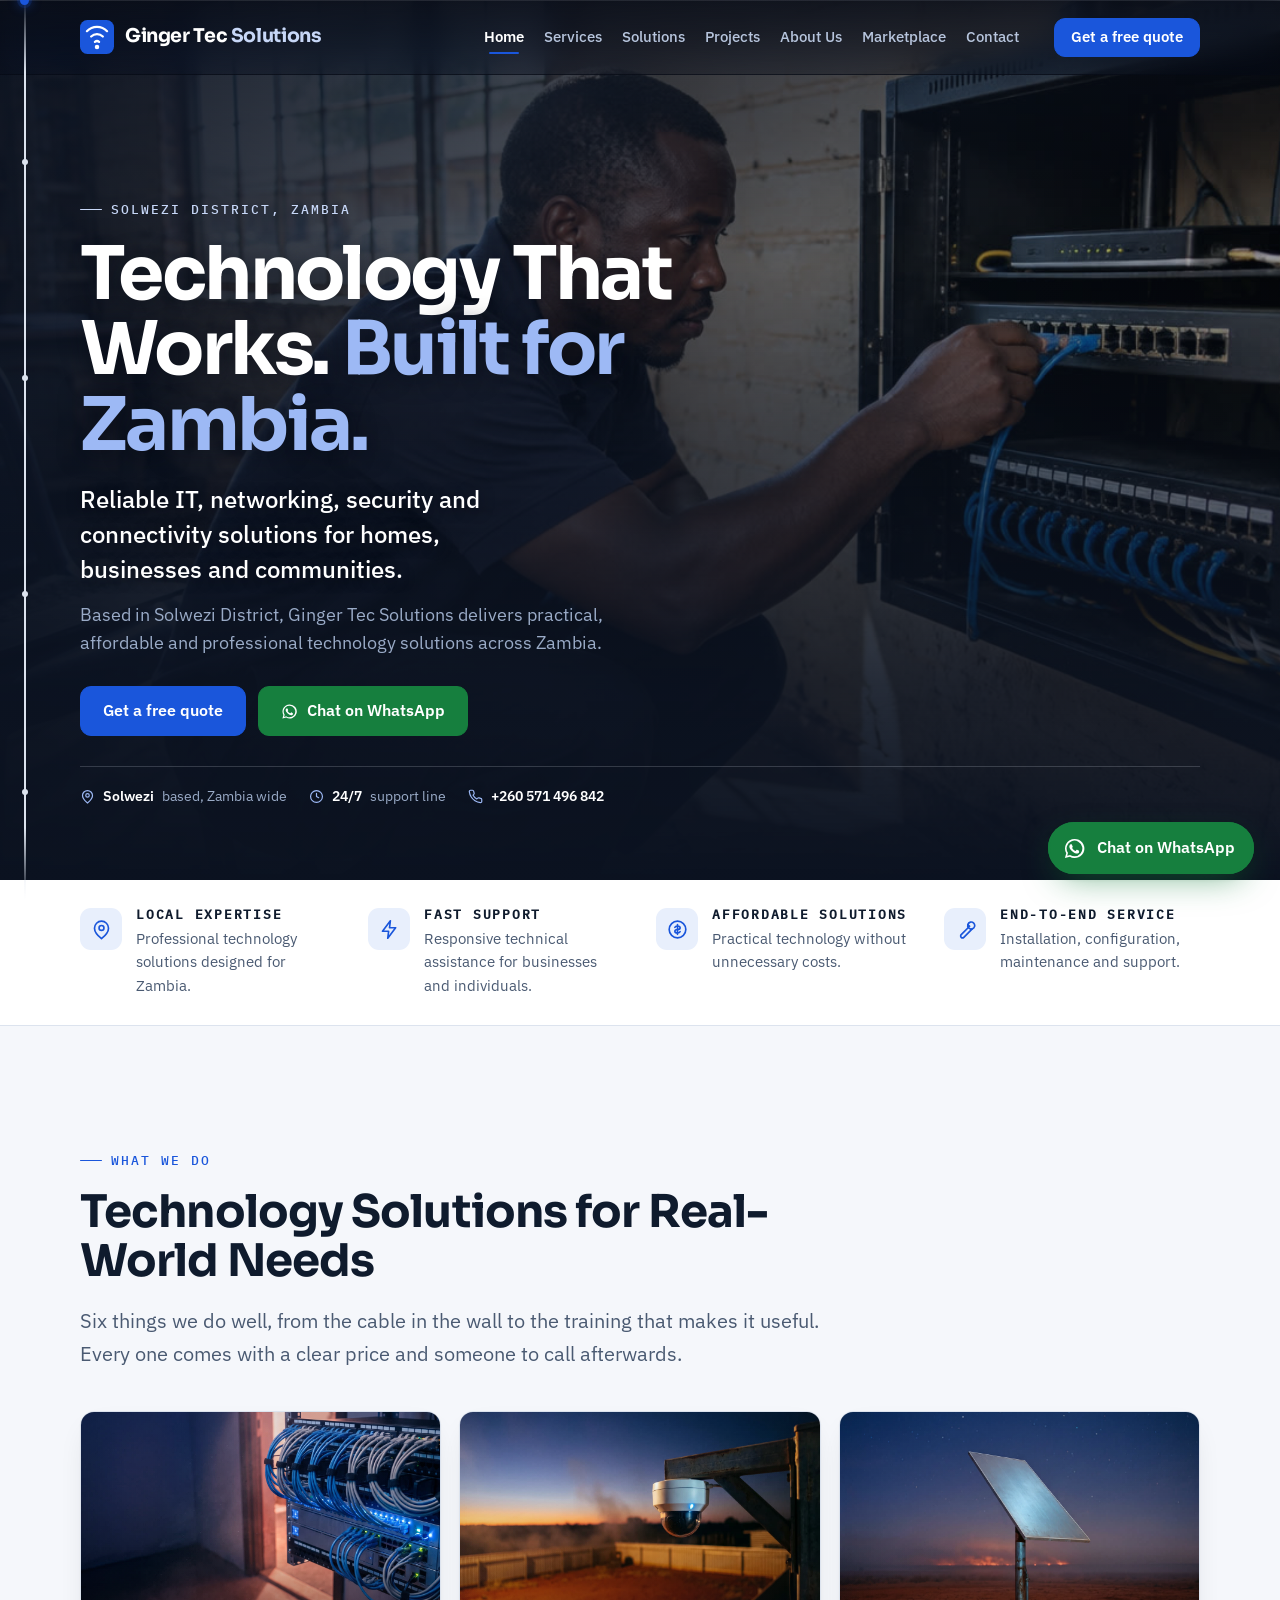
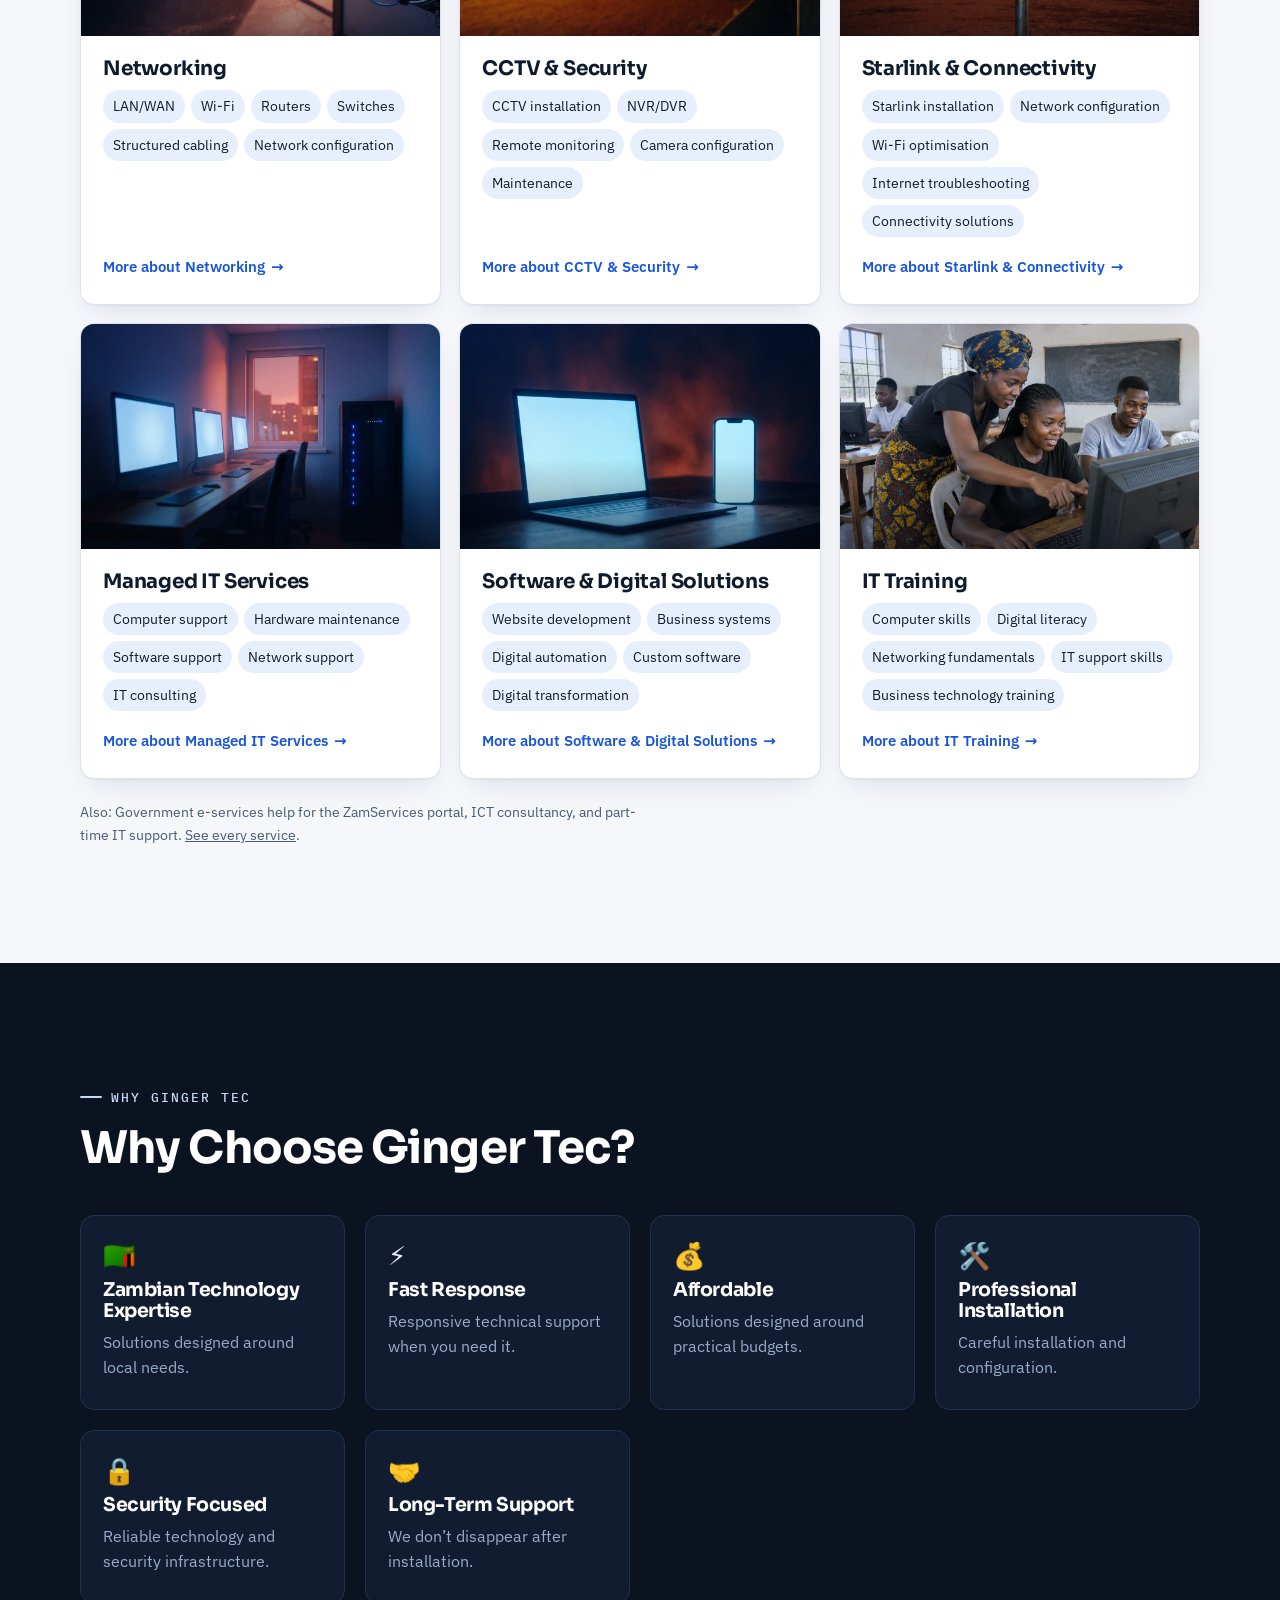
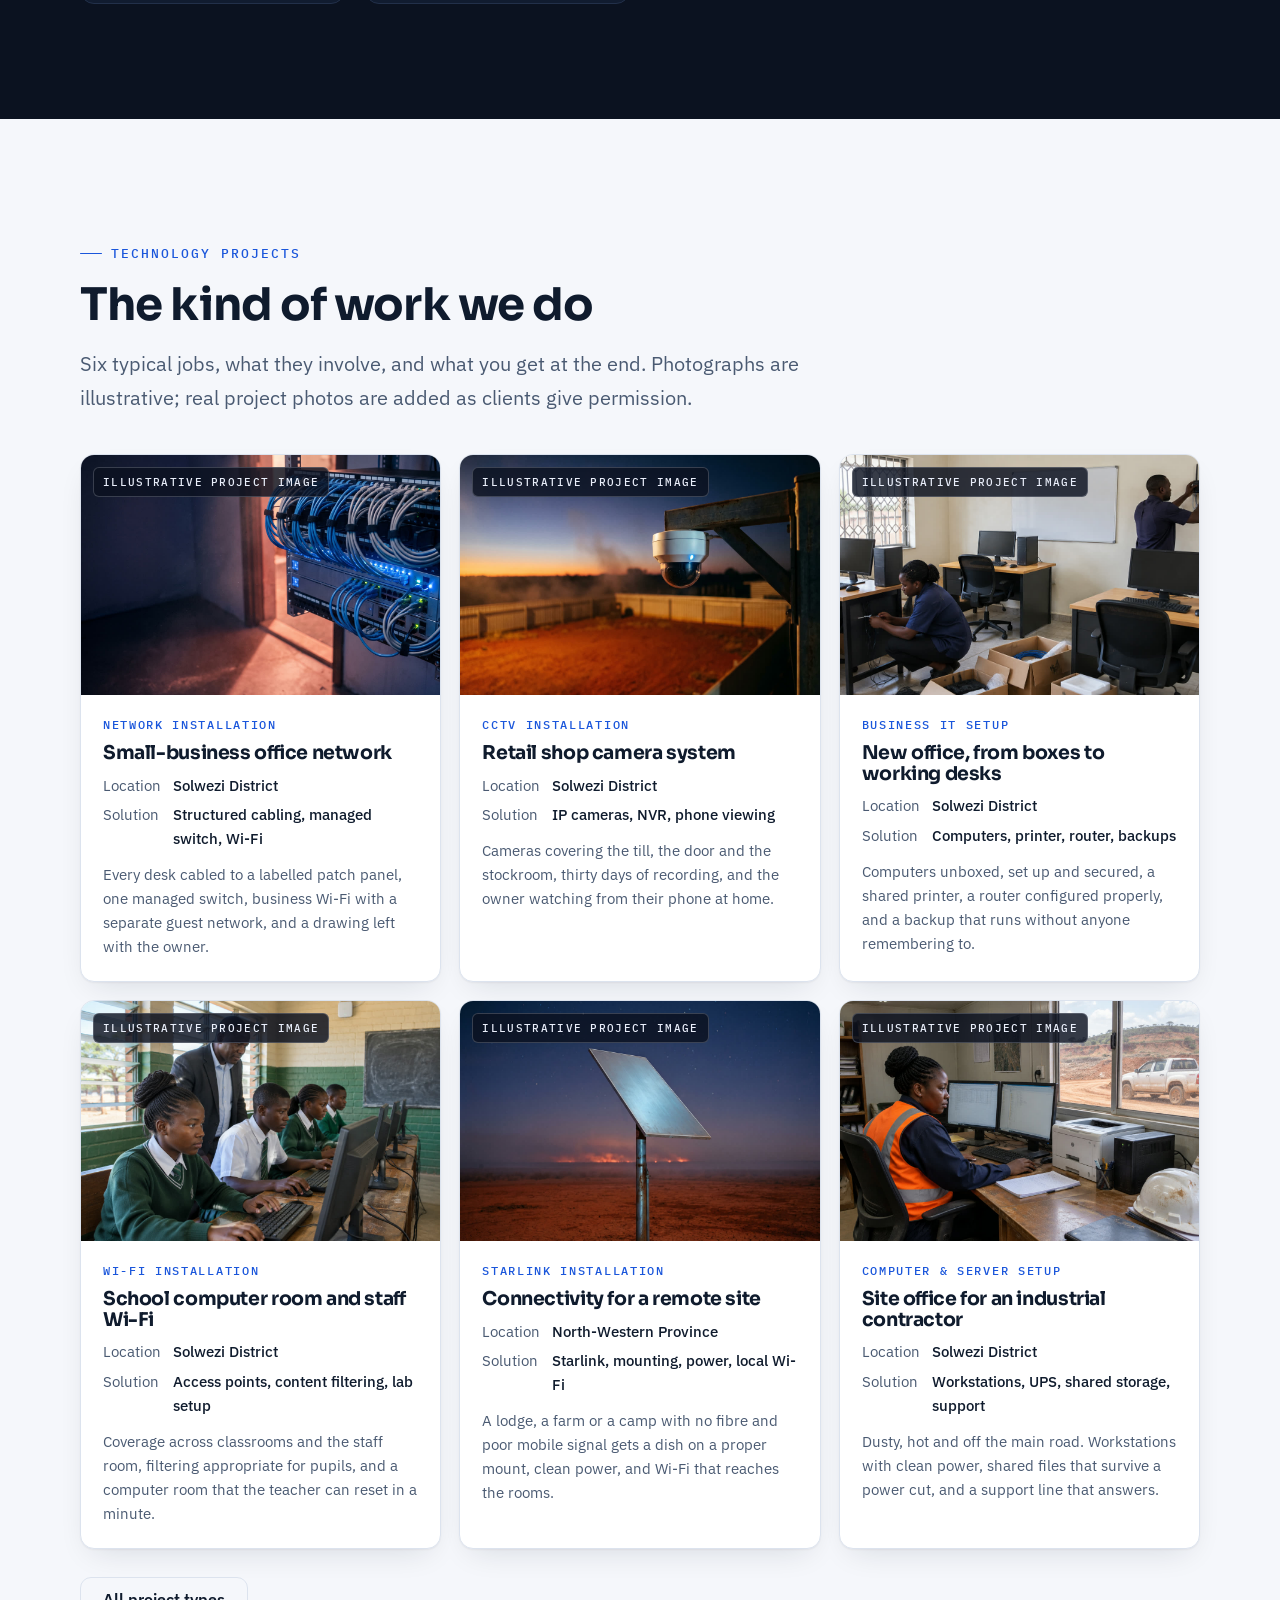
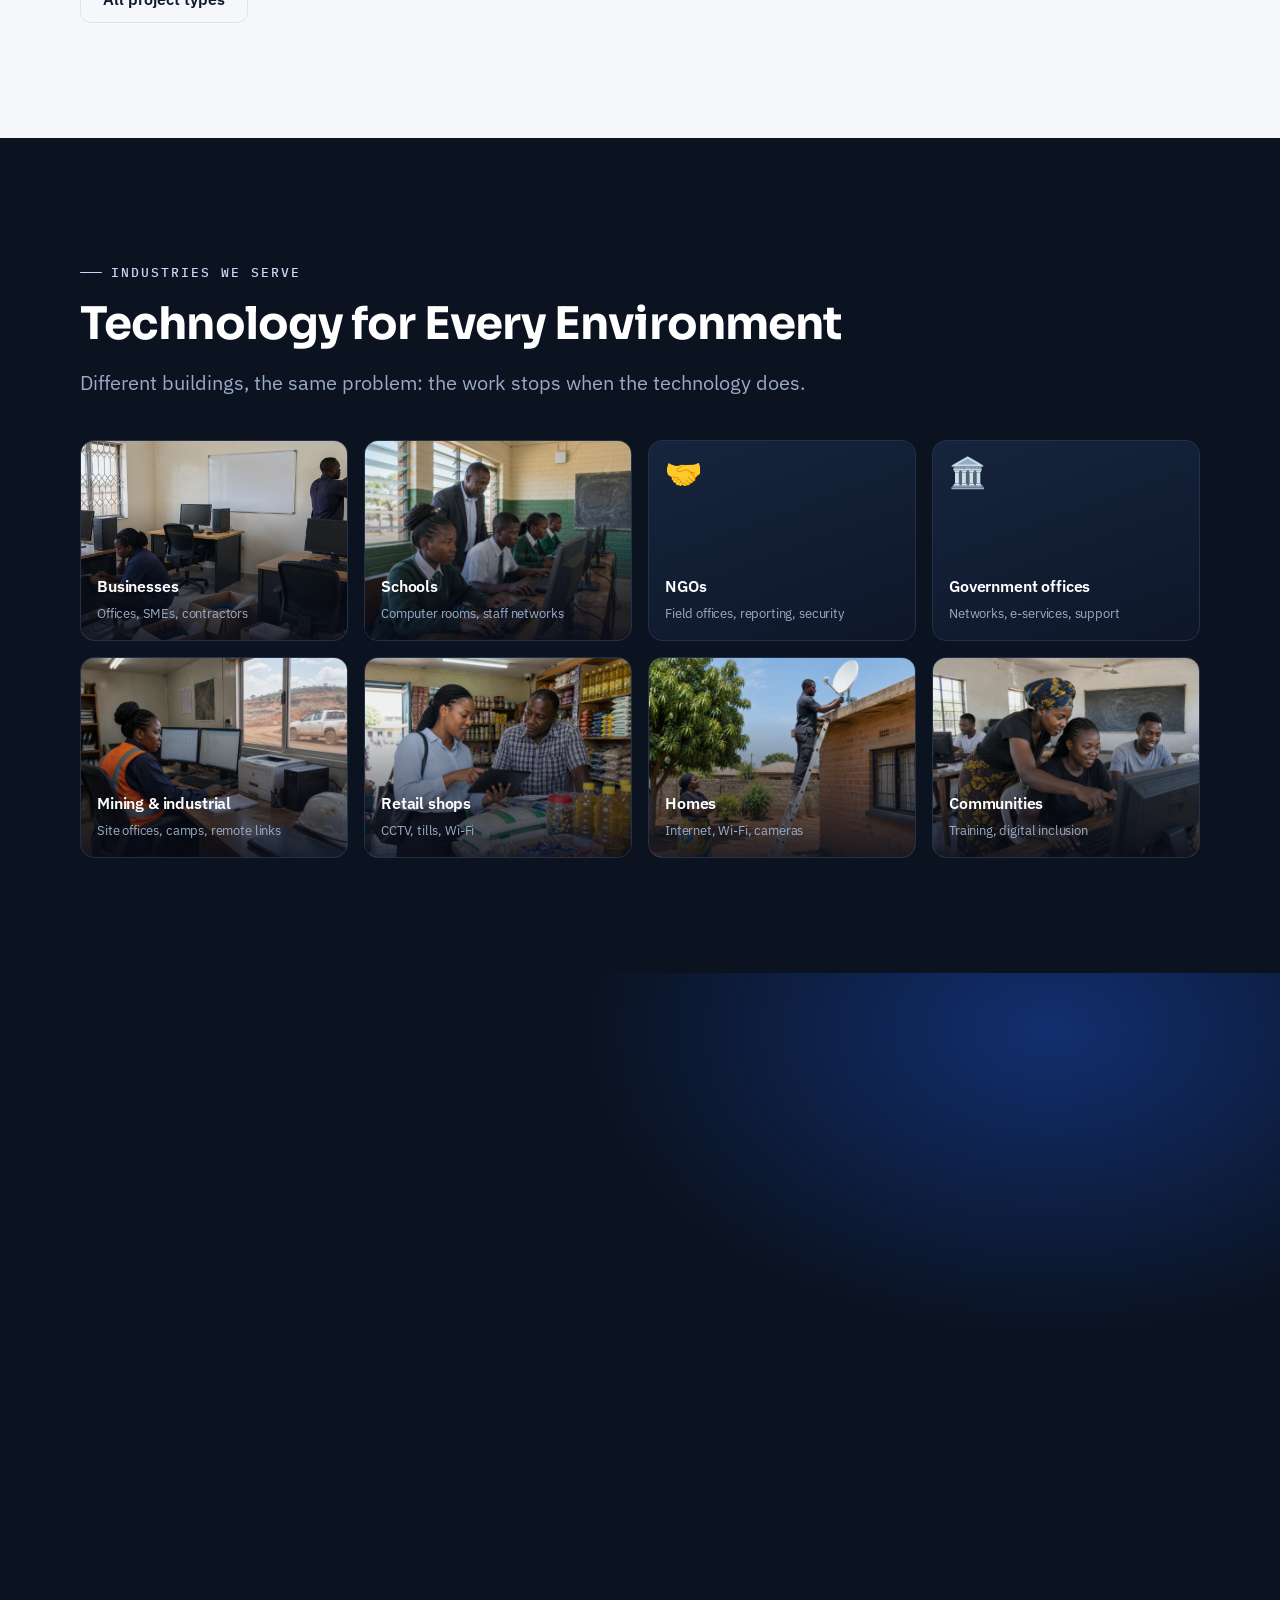
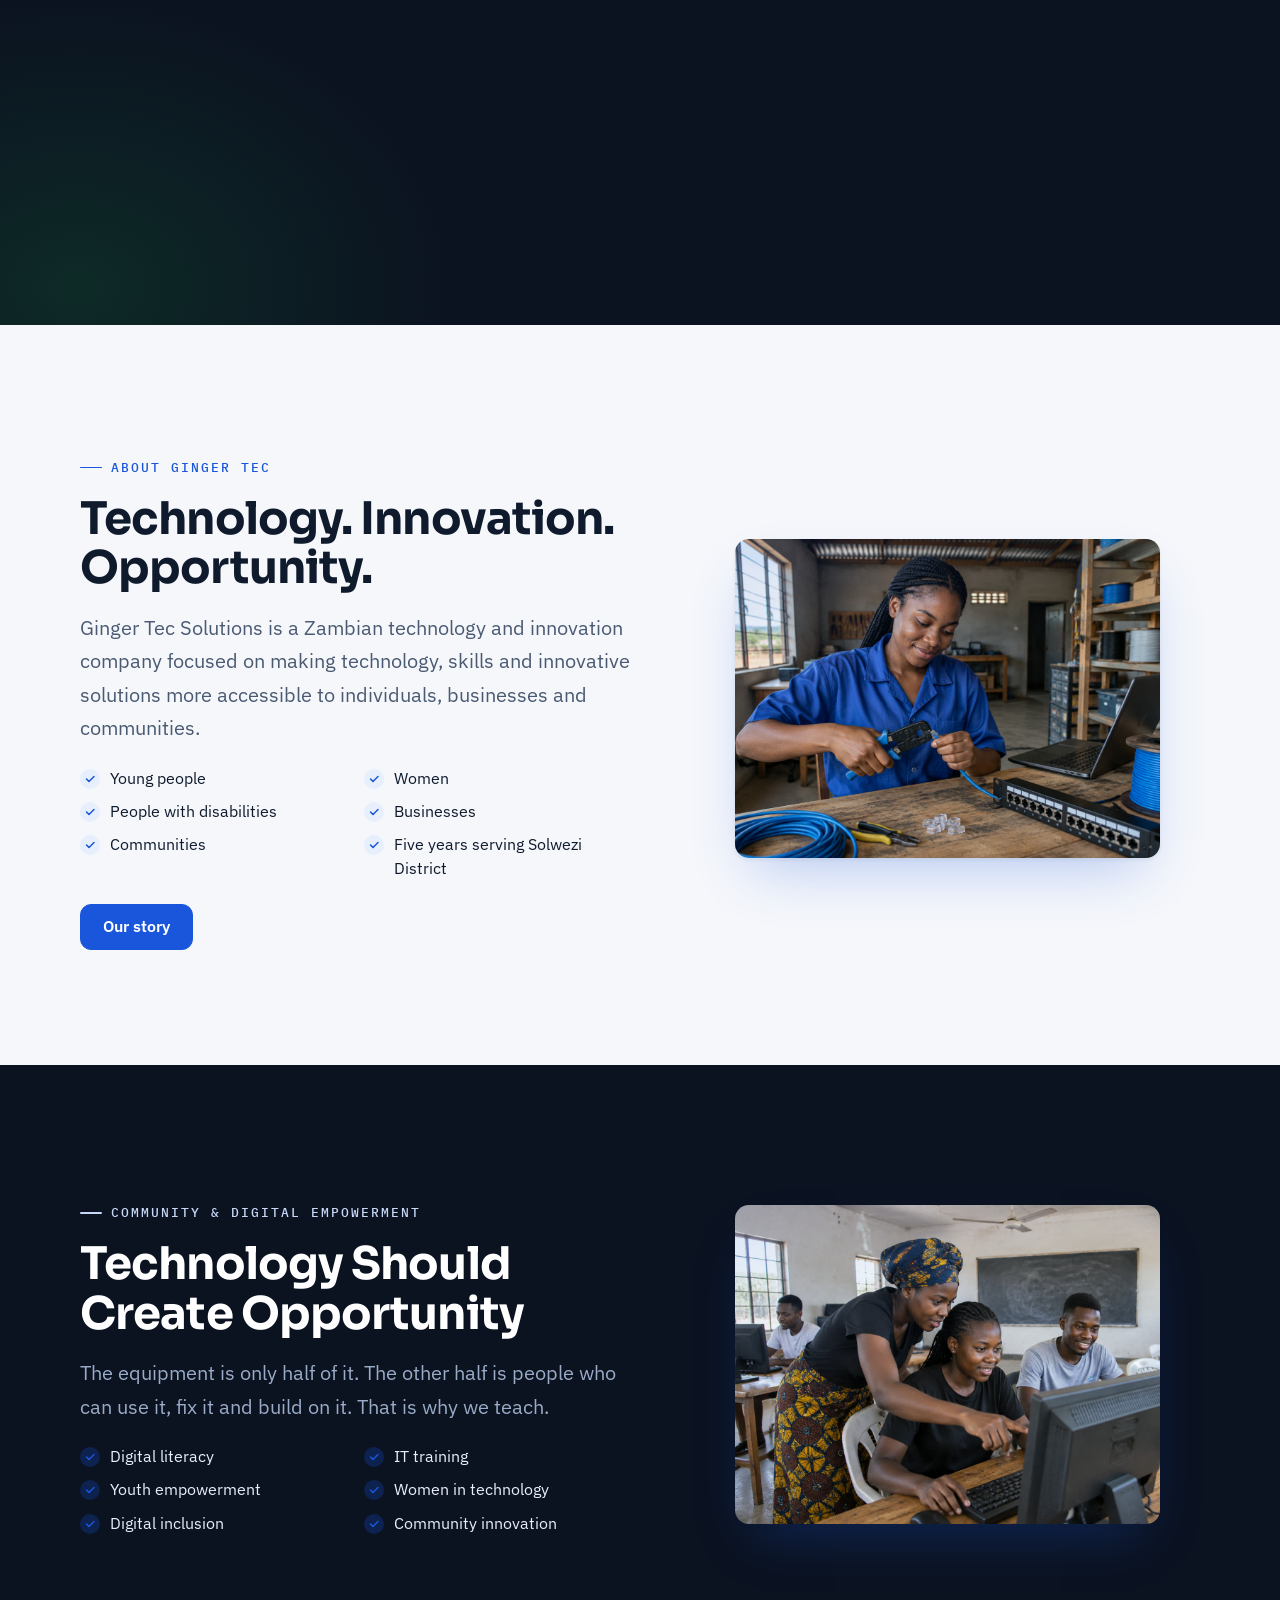
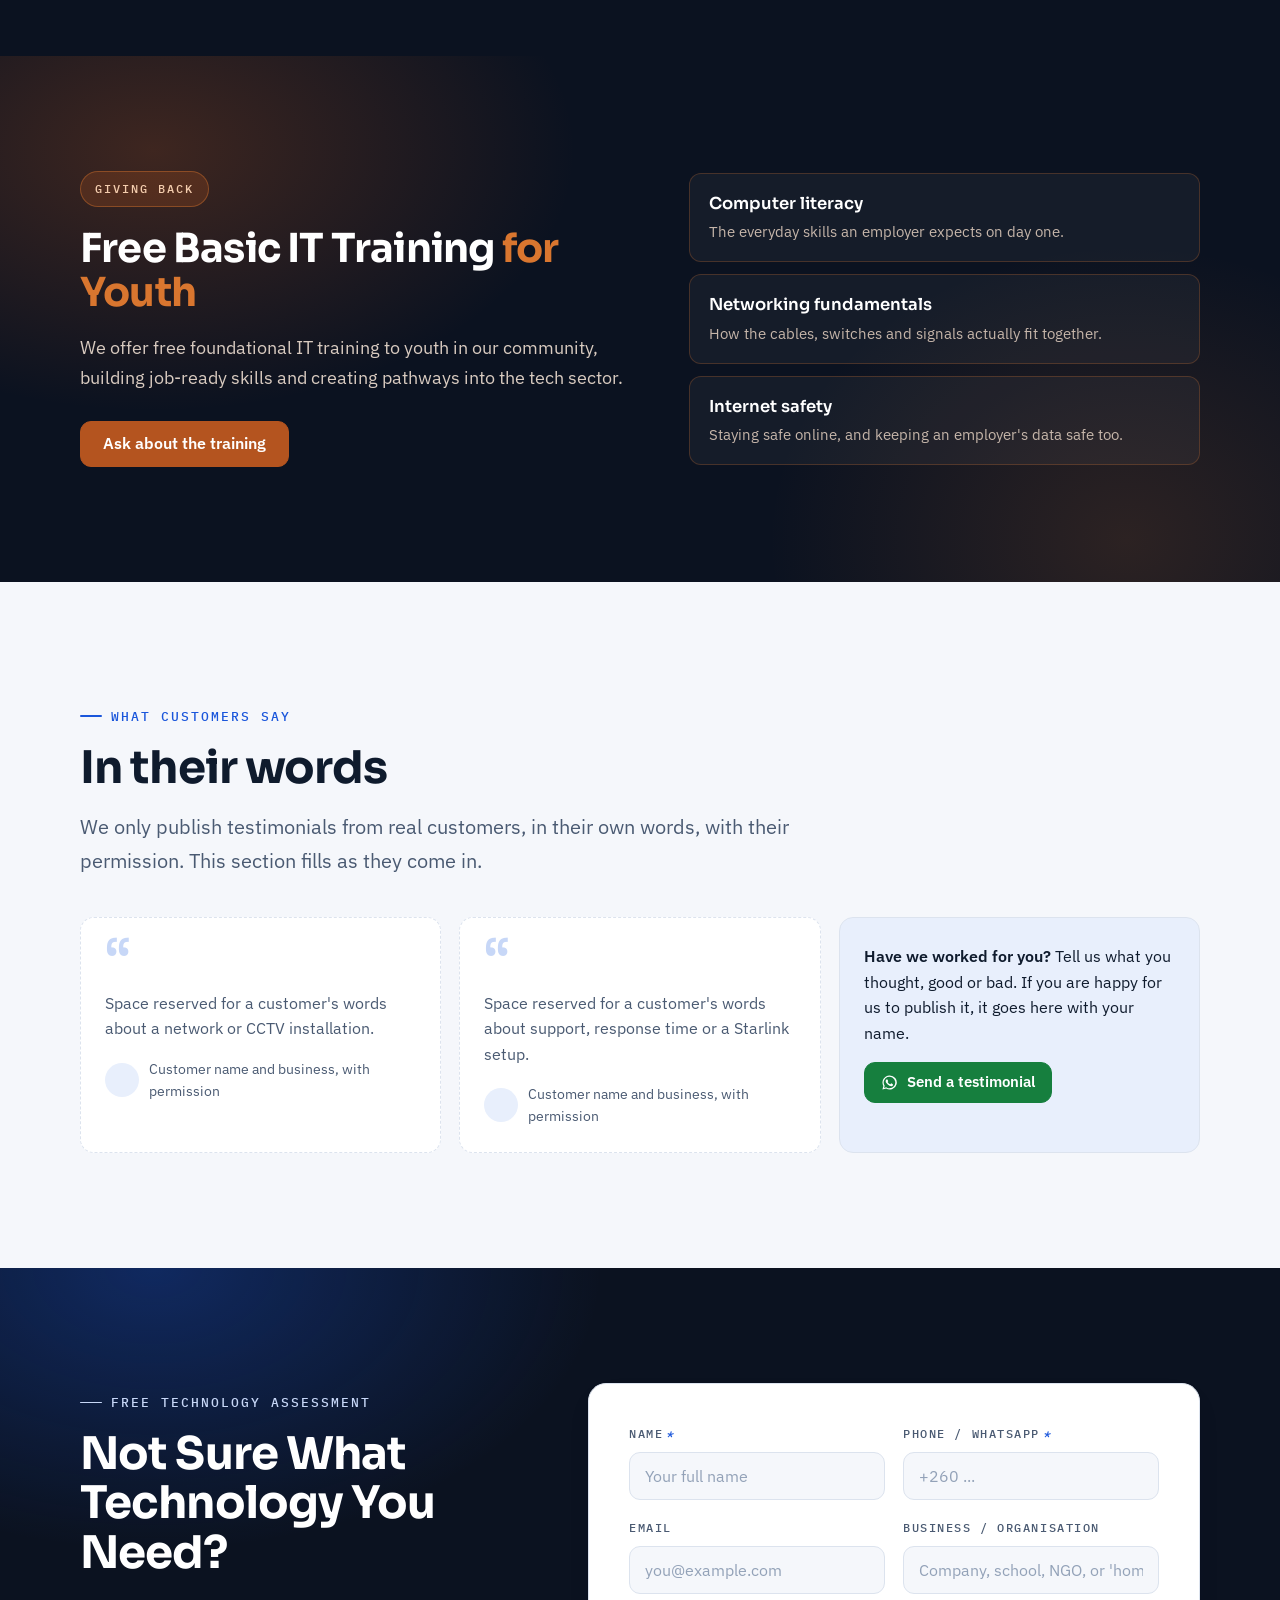
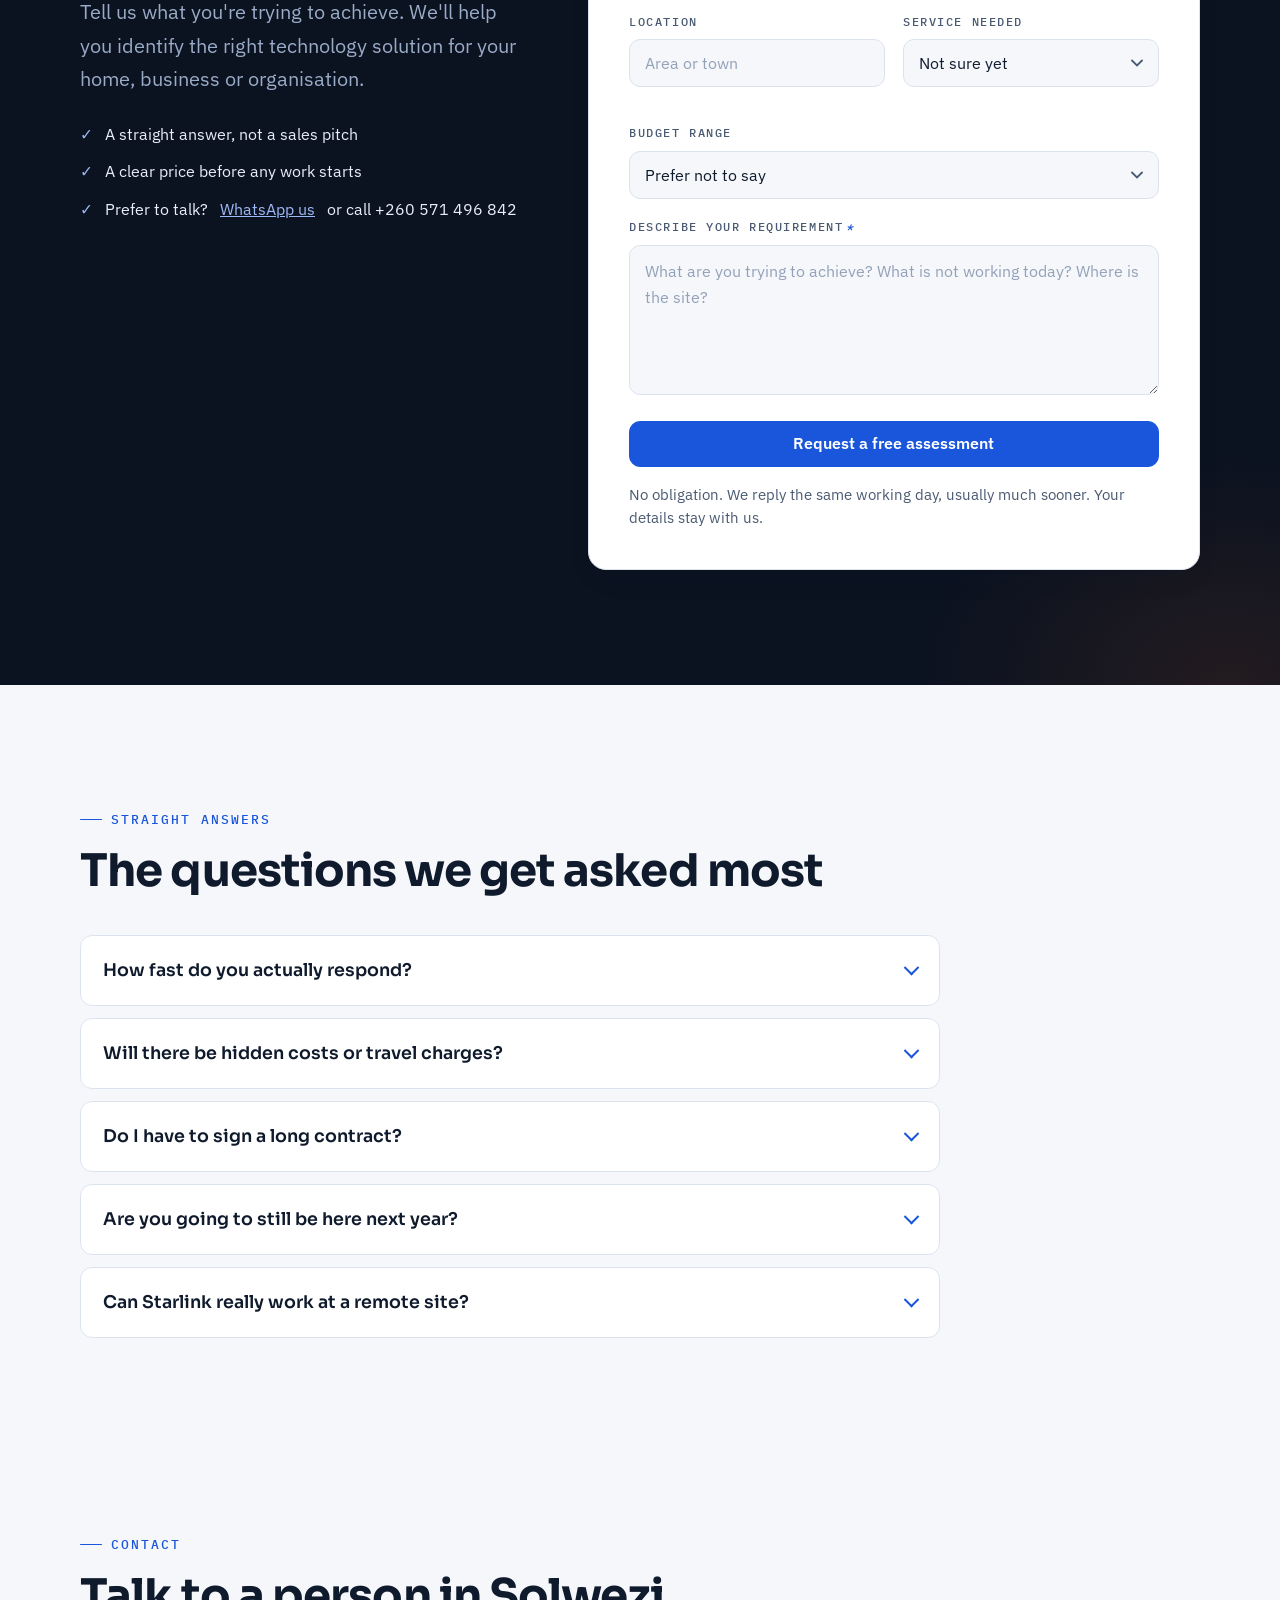
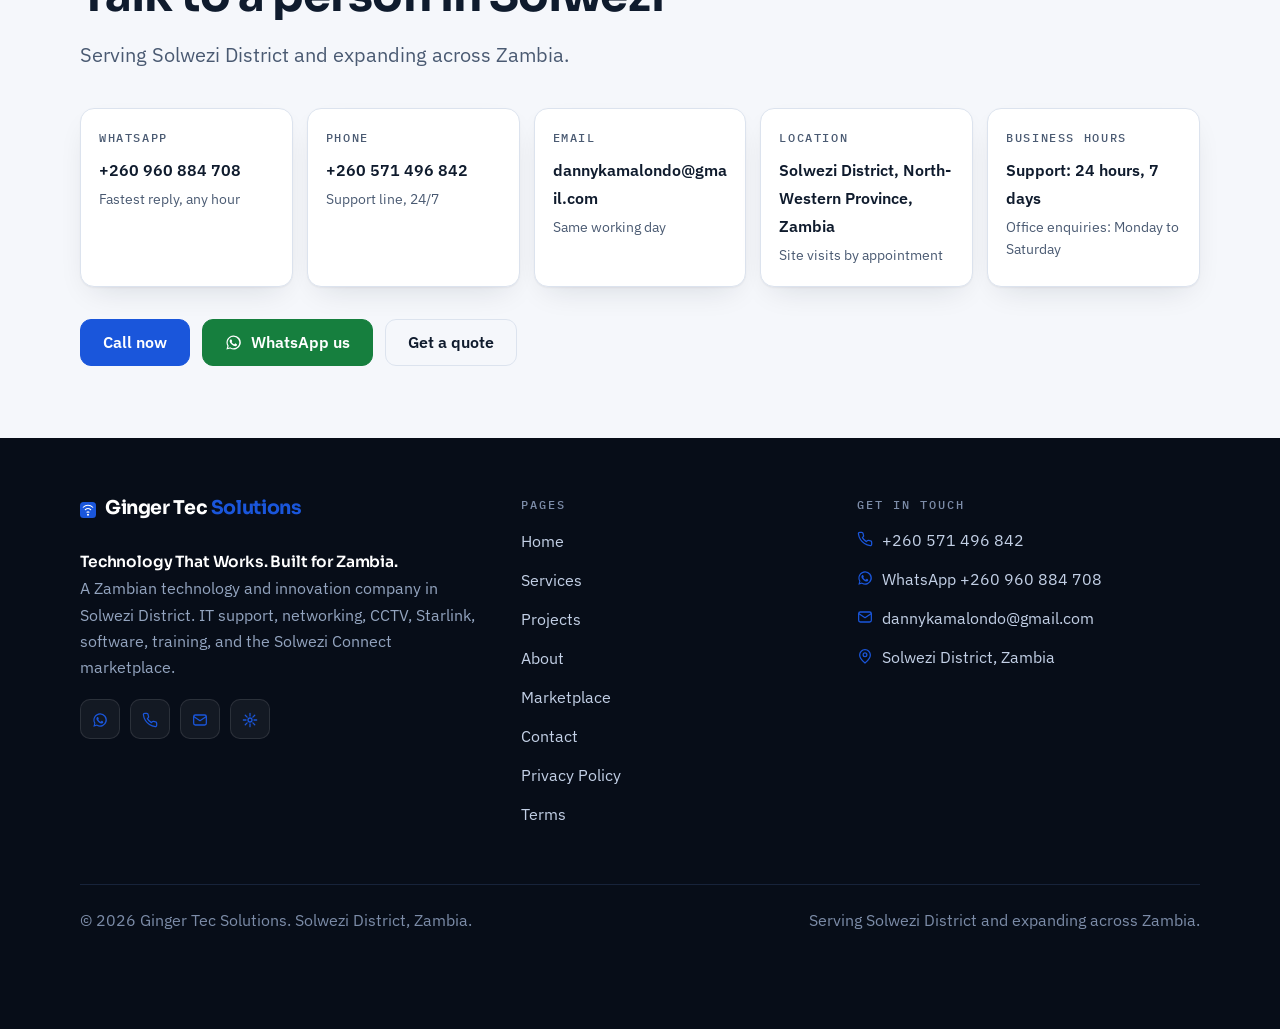
==== commit 2c92f7f1: "Redesign: Technology That Works. Built for Zambia. Ten pages generated from one shared shell (tools/" ====
--- a/index.html
+++ b/index.html
@@ -2,102 +2,216 @@
 <html lang="en">
 <head>
 <meta charset="utf-8">
-<meta name="viewport" content="width=device-width, initial-scale=1">
-<title>Ginger Tec Solutions | ICT Services in Solwezi District, Zambia</title>
-<meta name="description" content="Network installation, managed IT services, CCTV and Starlink for Solwezi District. Local expertise, 24/7 support, affordable and reliable. Call +260 571 496 842.">
-<meta name="theme-color" content="#1a56db">
+<meta name="viewport" content="width=device-width, initial-scale=1, viewport-fit=cover">
+<title>Ginger Tec Solutions | IT, Networking, CCTV & Starlink in Solwezi</title>
+<meta name="description" content="Zambian IT company in Solwezi District: IT support, network and Wi-Fi installation, CCTV, Starlink, software, websites and IT training. Technology that works, built for Zambia. WhatsApp +260 960 884 708.">
+<meta name="theme-color" content="#0b1220">
 <link rel="canonical" href="https://gingertecsolutions.store/">
 
-<!-- DEPLOY STEP: when a custom domain replaces the GitHub address, change the
-     canonical and og:url on all four pages, and og:image on this one. -->
 <meta property="og:type" content="website">
 <meta property="og:site_name" content="Ginger Tec Solutions">
-<meta property="og:title" content="Ginger Tec Solutions | ICT Services in Solwezi District">
-<meta property="og:description" content="Network installation, managed IT services, CCTV and Starlink for Solwezi District. Local expertise and 24/7 support.">
+<meta property="og:title" content="Ginger Tec Solutions | Technology That Works. Built for Zambia.">
+<meta property="og:description" content="Zambian IT company in Solwezi District: IT support, network and Wi-Fi installation, CCTV, Starlink, software, websites and IT training. Technology that works, built for Zambia. WhatsApp +260 960 884 708.">
 <meta property="og:url" content="https://gingertecsolutions.store/">
-<meta property="og:image" content="https://gingertecsolutions.store/assets/og.jpg">
+<meta property="og:image" content="https://gingertecsolutions.store/assets/og-hero.jpg">
 <meta property="og:image:width" content="1200">
 <meta property="og:image:height" content="630">
-<meta property="og:image:alt" content="Ginger Tec Solutions, Solwezi District, Zambia. Network installation, managed IT, CCTV and Starlink.">
+<meta property="og:image:alt" content="Ginger Tec Solutions. Technology That Works. Built for Zambia.">
 <meta name="twitter:card" content="summary_large_image">
 
 <link rel="icon" href="data:image/svg+xml,%3Csvg xmlns='http://www.w3.org/2000/svg' viewBox='0 0 32 32'%3E%3Crect width='32' height='32' rx='7' fill='%231a56db'/%3E%3Cg fill='none' stroke='white' stroke-width='2.1' stroke-linecap='round'%3E%3Cpath d='M6.5 10.5a13 13 0 0 1 19 0'/%3E%3Cpath d='M10.5 15.5a8 8 0 0 1 11 0'/%3E%3Cpath d='M14 20.5a3.4 3.4 0 0 1 4 0'/%3E%3C/g%3E%3Ccircle cx='16' cy='25.5' r='2.1' fill='white'/%3E%3C/svg%3E">
-
-<!-- The fonts now live on this site, so they arrive down the connection the
-     browser already has open. Preloading the two that carry the hero means
-     they start downloading alongside the stylesheet rather than after it. -->
 <link rel="preload" as="font" type="font/woff2" href="assets/fonts/sora-var.woff2" crossorigin>
 <link rel="preload" as="font" type="font/woff2" href="assets/fonts/plex-sans-var.woff2" crossorigin>
+<link rel="preload" as="image" href="assets/photos/hero-technician.jpg" imagesrcset="assets/photos/hero-technician-m.jpg 900w, assets/photos/hero-technician.jpg 1344w" imagesizes="100vw">
 <link rel="stylesheet" href="assets/site.css">
-
-<!-- Structured data. This is how Google understands that Ginger Tec is a real
-     local business in Solwezi with these services, this phone number and these
-     hours, rather than just a page of words. Every fact below comes from the
-     site's own copy. -->
 <script type="application/ld+json">
 {
-  "@context": "https://schema.org",
-  "@graph": [
+ "@context": "https://schema.org",
+ "@graph": [
+  {
+   "@type": "ProfessionalService",
+   "@id": "https://gingertecsolutions.store/#business",
+   "name": "Ginger Tec Solutions",
+   "url": "https://gingertecsolutions.store/",
+   "image": "https://gingertecsolutions.store/assets/og.jpg",
+   "logo": "https://gingertecsolutions.store/assets/og.jpg",
+   "slogan": "Technology That Works. Built for Zambia.",
+   "description": "Zambian technology and innovation company in Solwezi District providing IT support and managed IT services, network installation, LAN/WAN and Wi-Fi infrastructure, CCTV and security systems, Starlink and internet connectivity, computer hardware and maintenance, software and website development, and digital literacy and IT training.",
+   "telephone": "+260571496842",
+   "email": "dannykamalondo@gmail.com",
+   "address": {
+    "@type": "PostalAddress",
+    "addressLocality": "Solwezi",
+    "addressRegion": "North-Western Province",
+    "addressCountry": "ZM"
+   },
+   "areaServed": [
     {
-      "@type": "ProfessionalService",
-      "@id": "https://gingertecsolutions.store/#business",
-      "name": "Ginger Tec Solutions",
-      "url": "https://gingertecsolutions.store/",
-      "image": "https://gingertecsolutions.store/assets/og.jpg",
-      "description": "ICT company based in Solwezi District, Zambia, delivering network installation, managed IT services, CCTV and security, and Starlink solutions for mining contractors, SMEs, schools, lodges, retail outlets and government institutions.",
-      "slogan": "Local expertise. 24/7 support.",
-      "telephone": "+260571496842",
-      "email": "dannykamalondo@gmail.com",
-      "address": {
-        "@type": "PostalAddress",
-        "addressLocality": "Solwezi",
-        "addressRegion": "North-Western Province",
-        "addressCountry": "ZM"
-      },
-      "areaServed": { "@type": "AdministrativeArea", "name": "Solwezi District, Zambia" },
-      "openingHoursSpecification": [{
-        "@type": "OpeningHoursSpecification",
-        "dayOfWeek": ["Monday","Tuesday","Wednesday","Thursday","Friday","Saturday","Sunday"],
-        "opens": "00:00",
-        "closes": "23:59"
-      }],
-      "knowsAbout": ["Network installation","Structured cabling","Managed IT services","CCTV and security systems","Starlink satellite internet","ICT consultancy","IT support","Website development","Mobile app development","Government e-services applications"],
-      "hasOfferCatalog": {
-        "@type": "OfferCatalog",
-        "name": "ICT services",
-        "itemListElement": [
-          { "@type": "Offer", "itemOffered": { "@type": "Service", "name": "Network Installation", "description": "Reliable LAN/WAN setup, structured cabling, and remote monitoring." } },
-          { "@type": "Offer", "itemOffered": { "@type": "Service", "name": "Managed IT Services", "description": "Proactive maintenance, updates, backups, and troubleshooting." } },
-          { "@type": "Offer", "itemOffered": { "@type": "Service", "name": "CCTV & Security", "description": "IP cameras, DVR/NVR systems, and access control tailored to your site." } },
-          { "@type": "Offer", "itemOffered": { "@type": "Service", "name": "Starlink Installation & Sales", "description": "Fast satellite internet setup for remote and off-grid locations." } },
-          { "@type": "Offer", "itemOffered": { "@type": "Service", "name": "ICT Consultancy", "description": "Infrastructure assessments and technology roadmaps." } },
-          { "@type": "Offer", "itemOffered": { "@type": "Service", "name": "24/7 IT Support", "description": "Round-the-clock helpdesk support." } },
-          { "@type": "Offer", "itemOffered": { "@type": "Service", "name": "Part-Time IT Support", "description": "Your outsourced IT department without hiring in-house staff." } },
-          { "@type": "Offer", "itemOffered": { "@type": "Service", "name": "Website and App Development", "description": "We develop and maintain modern websites and mobile apps, including hosting, domains and ongoing maintenance." } },
-          { "@type": "Offer", "itemOffered": { "@type": "Service", "name": "Government e-Services Help", "description": "Assistance applying for any of the 572 services on the Government of Zambia ZamServices portal, including PACRA, ZRA, RTSA, mining licences and land records." } }
-        ]
-      }
+     "@type": "AdministrativeArea",
+     "name": "Solwezi District"
     },
     {
-      "@type": "WebSite",
-      "@id": "https://gingertecsolutions.store/#website",
-      "url": "https://gingertecsolutions.store/",
-      "name": "Ginger Tec Solutions",
-      "publisher": { "@id": "https://gingertecsolutions.store/#business" },
-      "inLanguage": "en"
+     "@type": "Country",
+     "name": "Zambia"
+    }
+   ],
+   "openingHoursSpecification": [
+    {
+     "@type": "OpeningHoursSpecification",
+     "dayOfWeek": [
+      "Monday",
+      "Tuesday",
+      "Wednesday",
+      "Thursday",
+      "Friday",
+      "Saturday",
+      "Sunday"
+     ],
+     "opens": "00:00",
+     "closes": "23:59"
+    }
+   ],
+   "sameAs": [
+    "https://connect.gingertecsolutions.store"
+   ],
+   "knowsAbout": [
+    "IT support",
+    "Managed IT services",
+    "Network installation",
+    "Wi-Fi installation",
+    "Structured cabling",
+    "CCTV installation",
+    "Starlink installation",
+    "Computer maintenance",
+    "Website development",
+    "Software development",
+    "IT training",
+    "Digital literacy"
+   ],
+   "hasOfferCatalog": {
+    "@type": "OfferCatalog",
+    "name": "Technology services",
+    "itemListElement": [
+     {
+      "@type": "Offer",
+      "itemOffered": {
+       "@type": "Service",
+       "name": "Networking",
+       "description": "Wired and wireless networks that stay up. We design, cable, configure and document, so the next person can find the fault as fast as we can.",
+       "url": "https://gingertecsolutions.store/services.html#networking",
+       "areaServed": "Solwezi District, Zambia"
+      }
+     },
+     {
+      "@type": "Offer",
+      "itemOffered": {
+       "@type": "Service",
+       "name": "CCTV & Security",
+       "description": "Cameras placed where they actually see, recorders sized for the days you need, and a phone app that works from anywhere.",
+       "url": "https://gingertecsolutions.store/services.html#cctv",
+       "areaServed": "Solwezi District, Zambia"
+      }
+     },
+     {
+      "@type": "Offer",
+      "itemOffered": {
+       "@type": "Service",
+       "name": "Starlink & Connectivity",
+       "description": "Internet for the places the cable never reached. We supply, mount, power and set up, then stay on call if anything drops.",
+       "url": "https://gingertecsolutions.store/services.html#starlink",
+       "areaServed": "Solwezi District, Zambia"
+      }
+     },
+     {
+      "@type": "Offer",
+      "itemOffered": {
+       "@type": "Service",
+       "name": "Managed IT Services",
+       "description": "Your IT department without hiring one. Monthly, part-time, or when something breaks. Includes 24/7 support and e-services help.",
+       "url": "https://gingertecsolutions.store/services.html#managed-it",
+       "areaServed": "Solwezi District, Zambia"
+      }
+     },
+     {
+      "@type": "Offer",
+      "itemOffered": {
+       "@type": "Service",
+       "name": "Software & Digital Solutions",
+       "description": "Modern websites and business tools, built, hosted and kept running. Solwezi Connect is our own product, so we use what we sell.",
+       "url": "https://gingertecsolutions.store/services.html#software",
+       "areaServed": "Solwezi District, Zambia"
+      }
+     },
+     {
+      "@type": "Offer",
+      "itemOffered": {
+       "@type": "Service",
+       "name": "IT Training",
+       "description": "Practical skills taught by people who install this equipment for a living. Free basic training for youth, and paid courses for businesses.",
+       "url": "https://gingertecsolutions.store/services.html#training",
+       "areaServed": "Solwezi District, Zambia"
+      }
+     }
+    ]
+   }
+  },
+  {
+   "@type": "WebSite",
+   "@id": "https://gingertecsolutions.store/#website",
+   "url": "https://gingertecsolutions.store/",
+   "name": "Ginger Tec Solutions",
+   "publisher": {
+    "@id": "https://gingertecsolutions.store/#business"
+   },
+   "inLanguage": "en"
+  },
+  {
+   "@type": "FAQPage",
+   "@id": "https://gingertecsolutions.store/#faq",
+   "mainEntity": [
+    {
+     "@type": "Question",
+     "name": "How fast do you actually respond?",
+     "acceptedAnswer": {
+      "@type": "Answer",
+      "text": "We are based in Solwezi District, so a call goes to someone who can be on your site the same day. Our helpdesk runs 24/7, and WhatsApp is the fastest way to reach us at any hour."
+     }
     },
     {
-      "@type": "FAQPage",
-      "@id": "https://gingertecsolutions.store/#faq",
-      "mainEntity": [
-        { "@type": "Question", "name": "How fast do you actually respond?", "acceptedAnswer": { "@type": "Answer", "text": "We are based in Solwezi District, so a call goes to someone who can be on your site the same day. Our helpdesk runs 24/7, and WhatsApp is the fastest way to reach us at any hour." } },
-        { "@type": "Question", "name": "Will there be hidden costs or travel charges?", "acceptedAnswer": { "@type": "Answer", "text": "No. You get the price before the work starts, and we do not bill travel time or mileage for jobs inside Solwezi District. If a job needs parts we did not expect, we tell you before we buy them." } },
-        { "@type": "Question", "name": "Do I have to sign a long contract?", "acceptedAnswer": { "@type": "Answer", "text": "No. You can call us for one job, take managed support monthly, or use our part-time IT support as and when you need it. Nothing locks you in." } },
-        { "@type": "Question", "name": "Are you going to still be here next year?", "acceptedAnswer": { "@type": "Answer", "text": "We have served mining contractors, SMEs, schools, lodges and government institutions in Solwezi District for 5 years. This is our home district, not a territory we visit." } },
-        { "@type": "Question", "name": "Can Starlink really work at a remote site?", "acceptedAnswer": { "@type": "Answer", "text": "Yes. Starlink is built for places the cable never reached, which is exactly why it suits remote and off-grid sites here. We handle the sale, the mounting, the power, and the setup, then we stay on call if anything drops." } }
-      ]
+     "@type": "Question",
+     "name": "Will there be hidden costs or travel charges?",
+     "acceptedAnswer": {
+      "@type": "Answer",
+      "text": "No. You get the price before the work starts, and we do not bill travel time or mileage for jobs inside Solwezi District. If a job needs parts we did not expect, we tell you before we buy them."
+     }
+    },
+    {
+     "@type": "Question",
+     "name": "Do I have to sign a long contract?",
+     "acceptedAnswer": {
+      "@type": "Answer",
+      "text": "No. You can call us for one job, take managed support monthly, or use our part-time IT support as and when you need it. Nothing locks you in."
+     }
+    },
+    {
+     "@type": "Question",
+     "name": "Are you going to still be here next year?",
+     "acceptedAnswer": {
+      "@type": "Answer",
+      "text": "We have served mining contractors, SMEs, schools, lodges and government institutions in Solwezi District for 5 years. This is our home district, not a territory we visit."
+     }
+    },
+    {
+     "@type": "Question",
+     "name": "Can Starlink really work at a remote site?",
+     "acceptedAnswer": {
+      "@type": "Answer",
+      "text": "Yes. Starlink is built for places the cable never reached, which is exactly why it suits remote and off-grid sites here. We handle the sale, the mounting, the power, and the setup, then we stay on call if anything drops."
+     }
     }
-  ]
+   ]
+  }
+ ]
 }
 </script>
 </head>
@@ -106,7 +220,6 @@
 <a class="skip" href="#main">Skip to content</a>
 <div class="env" aria-hidden="true"></div>
 
-<!-- the signature: the signal line, drawn down the page as you scroll -->
 <div class="rail" aria-hidden="true">
   <span class="rail__track"></span>
   <span class="rail__fill"></span>
@@ -122,40 +235,26 @@
 <header class="hdr">
   <div class="shell hdr__in">
     <a class="brand" href="index.html">
-      <svg class="brand__mark" viewBox="0 0 32 32" aria-hidden="true">
-        <rect width="32" height="32" rx="7" fill="currentColor"></rect>
-        <g fill="none" stroke="#fff" stroke-width="2.1" stroke-linecap="round">
-          <path d="M6.5 10.5a13 13 0 0 1 19 0"></path>
-          <path d="M10.5 15.5a8 8 0 0 1 11 0"></path>
-          <path d="M14 20.5a3.4 3.4 0 0 1 4 0"></path>
-        </g>
-        <circle cx="16" cy="25.5" r="2.1" fill="#fff"></circle>
-      </svg>
+      <svg class="brand__mark" viewBox="0 0 32 32" aria-hidden="true"><rect width="32" height="32" rx="7" fill="currentColor"></rect><g fill="none" stroke="#fff" stroke-width="2.1" stroke-linecap="round"><path d="M6.5 10.5a13 13 0 0 1 19 0"></path><path d="M10.5 15.5a8 8 0 0 1 11 0"></path><path d="M14 20.5a3.4 3.4 0 0 1 4 0"></path></g><circle cx="16" cy="25.5" r="2.1" fill="#fff"></circle></svg>
       <span class="brand__name">Ginger Tec <i>Solutions</i></span>
     </a>
 
     <nav class="nav" aria-label="Main">
       <a href="index.html" aria-current="page">Home</a>
-      <a href="https://connect.gingertecsolutions.store">Solwezi Connect</a>
       <a href="services.html">Services</a>
-      <a href="about.html">About</a>
+      <a href="solutions.html">Solutions</a>
+      <a href="projects.html">Projects</a>
+      <a href="about.html">About Us</a>
+      <a href="marketplace.html">Marketplace</a>
       <a href="contact.html">Contact</a>
     </nav>
 
     <div class="hdr__cta">
-      <a class="btn btn--ghost btn--sm" href="tel:+260571496842">
-        <svg viewBox="0 0 24 24" fill="none" stroke="currentColor" stroke-width="1.9" stroke-linecap="round" stroke-linejoin="round" aria-hidden="true"><path d="M22 16.9v3a2 2 0 0 1-2.2 2 19.8 19.8 0 0 1-8.6-3.1 19.5 19.5 0 0 1-6-6A19.8 19.8 0 0 1 2.1 4.2 2 2 0 0 1 4.1 2h3a2 2 0 0 1 2 1.7c.1 1 .4 1.9.7 2.8a2 2 0 0 1-.5 2.1L8.1 9.9a16 16 0 0 0 6 6l1.3-1.2a2 2 0 0 1 2.1-.5c.9.3 1.8.6 2.8.7a2 2 0 0 1 1.7 2z"></path></svg>
-        +260 571 496 842
-      </a>
-      <a class="btn btn--wa btn--sm" href="https://wa.me/260960884708" target="_blank" rel="noopener">
-        <svg viewBox="0 0 24 24" fill="currentColor" aria-hidden="true"><path d="M12 2a10 10 0 0 0-8.6 15L2 22l5.2-1.4A10 10 0 1 0 12 2zm0 18.2a8.2 8.2 0 0 1-4.2-1.2l-.3-.2-3.1.8.8-3-.2-.3A8.2 8.2 0 1 1 12 20.2zm4.5-6.1c-.2-.1-1.5-.7-1.7-.8s-.4-.1-.6.1-.6.8-.8 1-.3.2-.6.1a6.7 6.7 0 0 1-3.3-2.9c-.2-.4.2-.4.6-1.2a.5.5 0 0 0 0-.5c0-.1-.6-1.4-.8-1.9s-.4-.4-.6-.4h-.5a1 1 0 0 0-.7.3 2.9 2.9 0 0 0-.9 2.2 5 5 0 0 0 1 2.7 11.4 11.4 0 0 0 4.4 3.9c1.6.6 2.2.7 3 .6a2.6 2.6 0 0 0 1.7-1.2 2.1 2.1 0 0 0 .1-1.2c0-.2-.2-.3-.4-.4z"></path></svg>
-        WhatsApp
-      </a>
-    </div>
-
-    <a class="hdr__call" href="tel:+260571496842" aria-label="Call Ginger Tec Solutions on +260 571 496 842">
-      <svg viewBox="0 0 24 24" fill="none" stroke="currentColor" stroke-width="2" stroke-linecap="round" stroke-linejoin="round" aria-hidden="true"><path d="M22 16.9v3a2 2 0 0 1-2.2 2 19.8 19.8 0 0 1-8.6-3.1 19.5 19.5 0 0 1-6-6A19.8 19.8 0 0 1 2.1 4.2 2 2 0 0 1 4.1 2h3a2 2 0 0 1 2 1.7c.1 1 .4 1.9.7 2.8a2 2 0 0 1-.5 2.1L8.1 9.9a16 16 0 0 0 6 6l1.3-1.2a2 2 0 0 1 2.1-.5c.9.3 1.8.6 2.8.7a2 2 0 0 1 1.7 2z"></path></svg>
-    </a>
+      <a class="btn btn--wa btn--sm" href="https://wa.me/260960884708" target="_blank" rel="noopener"><svg viewBox="0 0 24 24" fill="currentColor" aria-hidden="true"><path d="M12 2a10 10 0 0 0-8.6 15L2 22l5.2-1.4A10 10 0 1 0 12 2zm0 18.2a8.2 8.2 0 0 1-4.2-1.2l-.3-.2-3.1.8.8-3-.2-.3A8.2 8.2 0 1 1 12 20.2zm4.5-6.1c-.2-.1-1.5-.7-1.7-.8s-.4-.1-.6.1-.6.8-.8 1-.3.2-.6.1a6.7 6.7 0 0 1-3.3-2.9c-.2-.4.2-.4.6-1.2a.5.5 0 0 0 0-.5c0-.1-.6-1.4-.8-1.9s-.4-.4-.6-.4h-.5a1 1 0 0 0-.7.3 2.9 2.9 0 0 0-.9 2.2 5 5 0 0 0 1 2.7 11.4 11.4 0 0 0 4.4 3.9c1.6.6 2.2.7 3 .6a2.6 2.6 0 0 0 1.7-1.2 2.1 2.1 0 0 0 .1-1.2c0-.2-.2-.3-.4-.4z"></path></svg>WhatsApp</a>
+      <a class="btn btn--primary btn--sm hdr__quote" href="contact.html#assessment">Get a free quote</a>
+    </div>
+
+    <a class="hdr__call hdr__call--wa" href="https://wa.me/260960884708" target="_blank" rel="noopener" aria-label="Chat with Ginger Tec Solutions on WhatsApp"><svg viewBox="0 0 24 24" fill="currentColor" aria-hidden="true"><path d="M12 2a10 10 0 0 0-8.6 15L2 22l5.2-1.4A10 10 0 1 0 12 2zm0 18.2a8.2 8.2 0 0 1-4.2-1.2l-.3-.2-3.1.8.8-3-.2-.3A8.2 8.2 0 1 1 12 20.2zm4.5-6.1c-.2-.1-1.5-.7-1.7-.8s-.4-.1-.6.1-.6.8-.8 1-.3.2-.6.1a6.7 6.7 0 0 1-3.3-2.9c-.2-.4.2-.4.6-1.2a.5.5 0 0 0 0-.5c0-.1-.6-1.4-.8-1.9s-.4-.4-.6-.4h-.5a1 1 0 0 0-.7.3 2.9 2.9 0 0 0-.9 2.2 5 5 0 0 0 1 2.7 11.4 11.4 0 0 0 4.4 3.9c1.6.6 2.2.7 3 .6a2.6 2.6 0 0 0 1.7-1.2 2.1 2.1 0 0 0 .1-1.2c0-.2-.2-.3-.4-.4z"></path></svg></a>
     <button class="burger" type="button" aria-expanded="false" aria-controls="drawer" aria-label="Open menu"><span></span></button>
   </div>
 
@@ -163,14 +262,17 @@
     <div class="shell">
       <ul>
         <li><a href="index.html" aria-current="page">Home</a></li>
-        <li><a href="https://connect.gingertecsolutions.store">Solwezi Connect</a></li>
         <li><a href="services.html">Services</a></li>
-        <li><a href="about.html">About</a></li>
+        <li><a href="solutions.html">Solutions</a></li>
+        <li><a href="projects.html">Projects</a></li>
+        <li><a href="about.html">About Us</a></li>
+        <li><a href="marketplace.html">Marketplace</a></li>
         <li><a href="contact.html">Contact</a></li>
       </ul>
       <div class="drawer__cta">
-        <a class="btn btn--primary" href="tel:+260571496842">Call us</a>
+        <a class="btn btn--primary" href="contact.html#assessment">Get a free quote</a>
         <a class="btn btn--wa" href="https://wa.me/260960884708" target="_blank" rel="noopener">WhatsApp</a>
+        <a class="btn btn--ghost" href="tel:+260571496842">Call +260 571 496 842</a>
       </div>
     </div>
   </div>
@@ -178,180 +280,37 @@
 
 <main id="main" tabindex="-1">
 
-  <!-- ============================ THE HERO ============================ -->
-  <section class="hero" aria-label="Ginger Tec Solutions">
-    <div class="stage">
-
-      <!-- the drawn scene: the signal comes down, through cloud, to the rack -->
-      <svg class="scene" viewBox="0 0 1440 900" preserveAspectRatio="xMidYMid slice" aria-hidden="true">
-        <defs>
-          <linearGradient id="sky" x1="0" y1="0" x2="0" y2="1">
-            <stop offset="0" stop-color="#04070f"></stop>
-            <stop offset=".45" stop-color="#0a142a"></stop>
-            <stop offset="1" stop-color="#101f3a"></stop>
-          </linearGradient>
-          <radialGradient id="glowg" cx=".5" cy=".5" r=".5">
-            <stop offset="0" stop-color="#1a56db" stop-opacity=".9"></stop>
-            <stop offset="1" stop-color="#1a56db" stop-opacity="0"></stop>
-          </radialGradient>
-          <radialGradient id="earth" cx=".5" cy="1" r=".7">
-            <stop offset="0" stop-color="#b4541f" stop-opacity=".55"></stop>
-            <stop offset="1" stop-color="#b4541f" stop-opacity="0"></stop>
-          </radialGradient>
-          <!-- soft shapes come from gradients, not blur filters: a filter region
-               shows its own rectangle edges over a near-black sky -->
-          <radialGradient id="cloudg" cx=".5" cy=".5" r=".5">
-            <stop offset="0" stop-color="#1e3358" stop-opacity=".85"></stop>
-            <stop offset=".55" stop-color="#1a2c4d" stop-opacity=".45"></stop>
-            <stop offset="1" stop-color="#162643" stop-opacity="0"></stop>
-          </radialGradient>
-          <filter id="spark-glow" x="-200%" y="-200%" width="500%" height="500%">
-            <feGaussianBlur stdDeviation="9"></feGaussianBlur>
-          </filter>
-        </defs>
-
-        <rect width="1440" height="900" fill="url(#sky)"></rect>
-
-        <g id="camera">
-          <!-- stars -->
-          <g fill="#cddcf5">
-            <circle cx="180" cy="90" r="1.4" opacity=".55"></circle>
-            <circle cx="320" cy="180" r="1" opacity=".38"></circle>
-            <circle cx="470" cy="70" r="1.6" opacity=".6"></circle>
-            <circle cx="610" cy="150" r="1.1" opacity=".42"></circle>
-            <circle cx="905" cy="60" r="1.5" opacity=".58"></circle>
-            <circle cx="1040" cy="140" r="1" opacity=".36"></circle>
-            <circle cx="1180" cy="80" r="1.7" opacity=".62"></circle>
-            <circle cx="1320" cy="190" r="1.2" opacity=".45"></circle>
-            <circle cx="240" cy="270" r="1" opacity=".3"></circle>
-            <circle cx="1265" cy="300" r="1.1" opacity=".33"></circle>
-            <circle cx="760" cy="110" r="1.2" opacity=".4"></circle>
-            <circle cx="80" cy="200" r="1.3" opacity=".35"></circle>
-          </g>
-
-          <!-- the light the signal comes out of -->
-          <ellipse cx="720" cy="40" rx="420" ry="260" fill="url(#glowg)" opacity=".2"></ellipse>
-
-          <!-- cloud band the signal passes through -->
-          <g opacity=".8">
-            <ellipse cx="380" cy="392" rx="420" ry="96" fill="url(#cloudg)"></ellipse>
-            <ellipse cx="880" cy="366" rx="470" ry="108" fill="url(#cloudg)"></ellipse>
-            <ellipse cx="1300" cy="412" rx="340" ry="86" fill="url(#cloudg)"></ellipse>
-          </g>
-
-          <!-- distant masts, far enough away to be shape only -->
-          <g stroke="#16243f" stroke-width="2.2" fill="none" opacity=".9">
-            <path d="M168 782 L182 700 L196 782 M172 758h20 M175 736h14"></path>
-            <path d="M1252 772 L1264 704 L1276 772 M1256 750h16 M1258 730h12"></path>
-          </g>
-
-          <!-- the ground: Solwezi earth, lit as the signal arrives -->
-          <ellipse id="landglow" cx="720" cy="900" rx="760" ry="250" fill="url(#earth)" opacity=".1"></ellipse>
-          <path d="M0 782 C 240 760, 430 792, 700 776 C 980 760, 1180 790, 1440 770 L1440 900 L0 900 Z" fill="#0a1120"></path>
-          <path d="M0 782 C 240 760, 430 792, 700 776 C 980 760, 1180 790, 1440 770" fill="none" stroke="#243a63" stroke-width="1.4" opacity=".7"></path>
-
-          <!-- the fiber the signal travels down -->
-          <path id="fiber" class="only-scrub" d="M720 -70 C 686 200, 754 430, 720 678" fill="none" stroke="#22345c" stroke-width="2.4" stroke-linecap="round"></path>
-          <path id="trail" class="only-scrub" d="M720 -70 C 686 200, 754 430, 720 678" fill="none" stroke="#1a56db" stroke-width="3" stroke-linecap="round" opacity=".95"></path>
-
-          <!-- the travelling signal -->
-          <g id="spark" class="only-scrub">
-            <circle r="34" fill="url(#glowg)" opacity=".8"></circle>
-            <circle r="9" fill="#dbe7ff" filter="url(#spark-glow)"></circle>
-            <circle r="4.2" fill="#ffffff"></circle>
-          </g>
-
-          <!-- the equipment it lands in, waking one unit at a time -->
-          <ellipse class="only-scrub" cx="720" cy="800" rx="300" ry="52" fill="url(#glowg)" opacity=".22"></ellipse>
-          <g class="only-scrub" transform="translate(588,674)">
-            <rect x="0" y="0" width="264" height="160" rx="10" fill="#0b1424"></rect>
-            <rect x="0" y="0" width="264" height="160" rx="10" fill="none" stroke="#22345a" stroke-width="1.6"></rect>
-
-            <g fill="#101d33" stroke="#24365c" stroke-width="1.2">
-              <rect x="10" y="10" width="244" height="30" rx="4"></rect>
-              <rect x="10" y="48" width="244" height="30" rx="4"></rect>
-              <rect x="10" y="86" width="244" height="30" rx="4"></rect>
-              <rect x="10" y="124" width="244" height="30" rx="4"></rect>
-            </g>
-
-            <g stroke="#1c2b49" stroke-width="1.6" stroke-linecap="round">
-              <path d="M60 18v14M72 18v14M84 18v14M96 18v14M108 18v14M120 18v14M132 18v14M144 18v14M156 18v14M168 18v14"></path>
-              <path d="M60 56v14M72 56v14M84 56v14M96 56v14M108 56v14M120 56v14M132 56v14M144 56v14M156 56v14M168 56v14"></path>
-              <path d="M60 94v14M72 94v14M84 94v14M96 94v14M108 94v14M120 94v14M132 94v14M144 94v14M156 94v14M168 94v14"></path>
-              <path d="M60 132v14M72 132v14M84 132v14M96 132v14M108 132v14M120 132v14M132 132v14M144 132v14M156 132v14M168 132v14"></path>
-            </g>
-
-            <rect class="lamp" x="26" y="21" width="9" height="9" rx="2.2" fill="#1a56db" opacity=".16"></rect>
-            <rect class="lamp" x="26" y="59" width="9" height="9" rx="2.2" fill="#1a56db" opacity=".16"></rect>
-            <rect class="lamp" x="26" y="97" width="9" height="9" rx="2.2" fill="#1a56db" opacity=".16"></rect>
-            <rect class="lamp" x="26" y="135" width="9" height="9" rx="2.2" fill="#d9762f" opacity=".16"></rect>
-
-            <g fill="#0c1526">
-              <rect x="20" y="160" width="30" height="9" rx="3"></rect>
-              <rect x="214" y="160" width="30" height="9" rx="3"></rect>
-            </g>
-          </g>
-        </g>
-      </svg>
-
-      <video class="vid" preload="none" muted playsinline aria-hidden="true" tabindex="-1"></video>
-      <div class="poster" aria-hidden="true"></div>
-      <div class="scrim" aria-hidden="true"></div>
-
-      <div class="bands">
-        <div class="band band--1">
-          <div class="band__in">
-            <span class="eyebrow">Solwezi District, Zambia</span>
-            <h1>Ginger Tec Solutions</h1>
-          </div>
-        </div>
-
-        <div class="band band--2">
-          <div class="band__in">
-            <p class="tag">Network Installation, Managed IT Services, CCTV &amp; Starlink Solutions</p>
-          </div>
-        </div>
-
-        <div class="band band--3">
-          <div class="band__in">
-            <p class="settle">Local expertise. 24/7 support. Affordable, reliable technology for Solwezi District.</p>
-            <div class="row">
-              <a class="btn btn--primary" href="contact.html">Get a Free Quote</a>
-              <a class="btn btn--wa" href="https://wa.me/260960884708" target="_blank" rel="noopener">
-                <svg viewBox="0 0 24 24" fill="currentColor" aria-hidden="true"><path d="M12 2a10 10 0 0 0-8.6 15L2 22l5.2-1.4A10 10 0 1 0 12 2zm0 18.2a8.2 8.2 0 0 1-4.2-1.2l-.3-.2-3.1.8.8-3-.2-.3A8.2 8.2 0 1 1 12 20.2zm4.5-6.1c-.2-.1-1.5-.7-1.7-.8s-.4-.1-.6.1-.6.8-.8 1-.3.2-.6.1a6.7 6.7 0 0 1-3.3-2.9c-.2-.4.2-.4.6-1.2a.5.5 0 0 0 0-.5c0-.1-.6-1.4-.8-1.9s-.4-.4-.6-.4h-.5a1 1 0 0 0-.7.3 2.9 2.9 0 0 0-.9 2.2 5 5 0 0 0 1 2.7 11.4 11.4 0 0 0 4.4 3.9c1.6.6 2.2.7 3 .6a2.6 2.6 0 0 0 1.7-1.2 2.1 2.1 0 0 0 .1-1.2c0-.2-.2-.3-.4-.4z"></path></svg>
-                Chat on WhatsApp
-              </a>
-            </div>
-          </div>
-        </div>
-      </div>
-
-      <svg class="ring" viewBox="0 0 48 48" aria-hidden="true">
-        <circle cx="24" cy="24" r="20" fill="none" stroke="currentColor" stroke-width="3"
-                stroke-dasharray="126" style="stroke-dashoffset:var(--ld,126)"></circle>
-      </svg>
-
-      <div class="cue" aria-hidden="true">
-        <span>Scroll</span>
-        <svg viewBox="0 0 24 24" fill="none" stroke="currentColor" stroke-width="2" stroke-linecap="round" stroke-linejoin="round"><path d="M12 5v14M6 13l6 6 6-6"></path></svg>
-      </div>
-    </div>
-  </section>
-
-  <!-- ============================ INTRO ============================ -->
-  <section class="sec">
-    <div class="shell">
-      <div class="sec__head rv">
-        <span class="kicker">Who we are</span>
-        <h2 class="h2">Built for the businesses that keep Solwezi running</h2>
-        <p class="lede">Ginger Tec Solutions is a professional ICT company based in Solwezi District, Zambia. We deliver end-to-end network installation, managed IT services, CCTV &amp; security, and Starlink solutions, built for mining contractors, SMEs, schools, lodges, retail outlets, and government institutions.</p>
-      </div>
-
-      <div class="stats stag">
-        <div class="stat"><b>5</b><span>Years serving Solwezi District</span></div>
-        <div class="stat"><b>24/7</b><span>Support, round the clock</span></div>
-        <div class="stat"><b>9</b><span>Services under one roof</span></div>
-        <div class="stat"><b>0</b><span>Travel charges inside Solwezi</span></div>
+  <!-- ============================ HERO ============================ -->
+  <section class="hero2" aria-label="Ginger Tec Solutions">
+    <div class="hero2__media">
+      <img src="assets/photos/hero-technician.jpg" srcset="assets/photos/hero-technician-m.jpg 900w, assets/photos/hero-technician.jpg 1344w" sizes="100vw" width="1344" height="752" fetchpriority="high" alt="A Zambian network technician crouched at a wall-mounted cabinet, clipping a blue patch cable into a switch in the back room of a hardware shop in Solwezi">
+    </div>
+    <div class="hero2__scrim"></div>
+    <div class="shell hero2__in">
+      <span class="kicker">Solwezi District, Zambia</span>
+      <h1>Technology That Works. <em>Built for Zambia.</em></h1>
+      <p class="hero2__sub">Reliable IT, networking, security and connectivity solutions for homes, businesses and communities.</p>
+      <p class="hero2__sup">Based in Solwezi District, Ginger Tec Solutions delivers practical, affordable and professional technology solutions across Zambia.</p>
+      <div class="hero2__row">
+        <a class="btn btn--primary" href="contact.html#assessment">Get a free quote</a>
+        <a class="btn btn--wa" href="https://wa.me/260960884708" target="_blank" rel="noopener"><svg viewBox="0 0 24 24" fill="currentColor" aria-hidden="true"><path d="M12 2a10 10 0 0 0-8.6 15L2 22l5.2-1.4A10 10 0 1 0 12 2zm0 18.2a8.2 8.2 0 0 1-4.2-1.2l-.3-.2-3.1.8.8-3-.2-.3A8.2 8.2 0 1 1 12 20.2zm4.5-6.1c-.2-.1-1.5-.7-1.7-.8s-.4-.1-.6.1-.6.8-.8 1-.3.2-.6.1a6.7 6.7 0 0 1-3.3-2.9c-.2-.4.2-.4.6-1.2a.5.5 0 0 0 0-.5c0-.1-.6-1.4-.8-1.9s-.4-.4-.6-.4h-.5a1 1 0 0 0-.7.3 2.9 2.9 0 0 0-.9 2.2 5 5 0 0 0 1 2.7 11.4 11.4 0 0 0 4.4 3.9c1.6.6 2.2.7 3 .6a2.6 2.6 0 0 0 1.7-1.2 2.1 2.1 0 0 0 .1-1.2c0-.2-.2-.3-.4-.4z"></path></svg>Chat on WhatsApp</a>
+      </div>
+      <div class="hero2__facts">
+        <span><svg viewBox="0 0 24 24" fill="none" stroke="currentColor" stroke-width="1.9" stroke-linecap="round" stroke-linejoin="round" aria-hidden="true"><path d="M20 10.5c0 5.5-8 12-8 12s-8-6.5-8-12a8 8 0 0 1 16 0z"></path><circle cx="12" cy="10.2" r="2.8"></circle></svg><b>Solwezi</b> based, Zambia wide</span>
+        <span><svg viewBox="0 0 24 24" fill="none" stroke="currentColor" stroke-width="1.9" stroke-linecap="round" stroke-linejoin="round" aria-hidden="true"><circle cx="12" cy="12" r="9.5"></circle><path d="M12 7v5l3.5 2"></path></svg><b>24/7</b> support line</span>
+        <span><svg viewBox="0 0 24 24" fill="none" stroke="currentColor" stroke-width="1.9" stroke-linecap="round" stroke-linejoin="round" aria-hidden="true"><path d="M22 16.9v3a2 2 0 0 1-2.2 2 19.8 19.8 0 0 1-8.6-3.1 19.5 19.5 0 0 1-6-6A19.8 19.8 0 0 1 2.1 4.2 2 2 0 0 1 4.1 2h3a2 2 0 0 1 2 1.7c.1 1 .4 1.9.7 2.8a2 2 0 0 1-.5 2.1L8.1 9.9a16 16 0 0 0 6 6l1.3-1.2a2 2 0 0 1 2.1-.5c.9.3 1.8.6 2.8.7a2 2 0 0 1 1.7 2z"></path></svg><b>+260 571 496 842</b></span>
+      </div>
+    </div>
+  </section>
+
+  
+  <section class="trust" aria-label="Why people choose us">
+    <div class="shell">
+      <div class="trust__grid">
+        <div class="trust__item"><span class="trust__ico"><svg viewBox="0 0 24 24" fill="none" stroke="currentColor" stroke-width="1.9" stroke-linecap="round" stroke-linejoin="round" aria-hidden="true"><path d="M20 10.5c0 5.5-8 12-8 12s-8-6.5-8-12a8 8 0 0 1 16 0z"></path><circle cx="12" cy="10.2" r="2.8"></circle></svg></span><div><h3>Local expertise</h3><p>Professional technology solutions designed for Zambia.</p></div></div>
+        <div class="trust__item"><span class="trust__ico"><svg viewBox="0 0 24 24" fill="none" stroke="currentColor" stroke-width="1.9" stroke-linecap="round" stroke-linejoin="round" aria-hidden="true"><path d="M13 2L4 14h7l-1 8 9-12h-7z"></path></svg></span><div><h3>Fast support</h3><p>Responsive technical assistance for businesses and individuals.</p></div></div>
+        <div class="trust__item"><span class="trust__ico"><svg viewBox="0 0 24 24" fill="none" stroke="currentColor" stroke-width="1.9" stroke-linecap="round" stroke-linejoin="round" aria-hidden="true"><circle cx="12" cy="12" r="9.5"></circle><path d="M12 6.5v11M9 9.5a3 3 0 0 1 3-1.5c1.7 0 3 .9 3 2s-1.3 2-3 2-3 .9-3 2 1.3 2 3 2a3 3 0 0 0 3-1.5"></path></svg></span><div><h3>Affordable solutions</h3><p>Practical technology without unnecessary costs.</p></div></div>
+        <div class="trust__item"><span class="trust__ico"><svg viewBox="0 0 24 24" fill="none" stroke="currentColor" stroke-width="1.9" stroke-linecap="round" stroke-linejoin="round" aria-hidden="true"><path d="M14.7 6.3a4 4 0 0 0 5 5l-9.6 9.6a2.1 2.1 0 0 1-3-3l9.6-9.6z"></path><path d="M14.7 6.3a4 4 0 1 1 5 5"></path></svg></span><div><h3>End-to-end service</h3><p>Installation, configuration, maintenance and support.</p></div></div>
       </div>
     </div>
   </section>
@@ -361,249 +320,396 @@
     <div class="shell">
       <div class="sec__head rv">
         <span class="kicker">What we do</span>
-        <h2 class="h2">Services</h2>
-        <p class="lede">Everything your site needs to stay connected, monitored, and working, from one team that is already here.</p>
-      </div>
-
-      <div class="grid-svc stag">
-
-        <article class="card">
-          <span class="card__glow" aria-hidden="true"></span>
-          <div class="card__ico"><svg viewBox="0 0 24 24" fill="none" stroke="currentColor" stroke-width="1.8" stroke-linecap="round" stroke-linejoin="round" aria-hidden="true"><rect x="2" y="3" width="20" height="6" rx="2"></rect><rect x="2" y="15" width="20" height="6" rx="2"></rect><path d="M6 9v6M18 9v6M12 9v6"></path><circle cx="6" cy="6" r=".6" fill="currentColor"></circle><circle cx="6" cy="18" r=".6" fill="currentColor"></circle></svg></div>
-          <h3>Network Installation</h3>
-          <p>Reliable LAN/WAN setup, structured cabling, and remote monitoring.</p>
-        </article>
-
-        <article class="card">
-          <span class="card__glow" aria-hidden="true"></span>
-          <div class="card__ico"><svg viewBox="0 0 24 24" fill="none" stroke="currentColor" stroke-width="1.8" stroke-linecap="round" stroke-linejoin="round" aria-hidden="true"><path d="M12 2.5 4 6v6c0 4.6 3.2 8.4 8 9.5 4.8-1.1 8-4.9 8-9.5V6z"></path><path d="M9 12.2l2.2 2.2L15.5 10"></path></svg></div>
-          <h3>Managed IT Services</h3>
-          <p>Proactive maintenance, updates, backups, and troubleshooting.</p>
-        </article>
-
-        <article class="card">
-          <span class="card__glow" aria-hidden="true"></span>
-          <div class="card__ico"><svg viewBox="0 0 24 24" fill="none" stroke="currentColor" stroke-width="1.8" stroke-linecap="round" stroke-linejoin="round" aria-hidden="true"><path d="M3 8.5 17 4.6l1.6 5.6L4.6 14z"></path><path d="M7.5 13.2 8.8 17"></path><path d="M12 21a3 3 0 0 0 3-3v-1.3"></path><circle cx="7" cy="19" r="2"></circle></svg></div>
-          <h3>CCTV &amp; Security</h3>
-          <p>IP cameras, DVR/NVR systems, and access control tailored to your site.</p>
-        </article>
-
-        <article class="card">
-          <span class="card__glow" aria-hidden="true"></span>
-          <div class="card__ico"><svg viewBox="0 0 24 24" fill="none" stroke="currentColor" stroke-width="1.8" stroke-linecap="round" stroke-linejoin="round" aria-hidden="true"><path d="M4.5 19.5 10 14"></path><path d="M13.8 3.4a9 9 0 0 1 6.8 6.8L9.6 20.8a4.5 4.5 0 0 1-6.4-6.4z"></path><circle cx="12" cy="12" r="1.6"></circle></svg></div>
-          <h3>Starlink Installation &amp; Sales</h3>
-          <p>Fast satellite internet setup for remote/off-grid locations.</p>
-        </article>
-
-        <article class="card">
-          <span class="card__glow" aria-hidden="true"></span>
-          <div class="card__ico"><svg viewBox="0 0 24 24" fill="none" stroke="currentColor" stroke-width="1.8" stroke-linecap="round" stroke-linejoin="round" aria-hidden="true"><path d="M3 20h18"></path><path d="M6 20v-6M11 20V8M16 20v-9M21 20V5"></path></svg></div>
-          <h3>ICT Consultancy</h3>
-          <p>Infrastructure assessments and technology roadmaps.</p>
-        </article>
-
-        <article class="card">
-          <span class="card__glow" aria-hidden="true"></span>
-          <div class="card__ico"><svg viewBox="0 0 24 24" fill="none" stroke="currentColor" stroke-width="1.8" stroke-linecap="round" stroke-linejoin="round" aria-hidden="true"><circle cx="12" cy="12" r="9"></circle><path d="M12 6.8V12l3.4 2"></path></svg></div>
-          <h3>24/7 IT Support</h3>
-          <p>Round-the-clock helpdesk support.</p>
-        </article>
-
-        <article class="card">
-          <span class="card__glow" aria-hidden="true"></span>
-          <div class="card__ico"><svg viewBox="0 0 24 24" fill="none" stroke="currentColor" stroke-width="1.8" stroke-linecap="round" stroke-linejoin="round" aria-hidden="true"><path d="M16 20v-1.5a3.5 3.5 0 0 0-3.5-3.5h-5A3.5 3.5 0 0 0 4 18.5V20"></path><circle cx="10" cy="7.5" r="3.5"></circle><path d="M17.5 4.5v3l2 1.2"></path><circle cx="17.5" cy="7" r="4.5"></circle></svg></div>
-          <h3>Part-Time IT Support</h3>
-          <p>Your outsourced IT department without hiring in-house staff.</p>
-        </article>
-
-        <article class="card">
-          <span class="card__glow" aria-hidden="true"></span>
-          <div class="card__ico"><svg viewBox="0 0 24 24" fill="none" stroke="currentColor" stroke-width="1.8" stroke-linecap="round" stroke-linejoin="round" aria-hidden="true"><rect x="2" y="4" width="14" height="11" rx="2"></rect><path d="M2 7.5h14"></path><rect x="15" y="10" width="7" height="11" rx="1.6"></rect><path d="M17.6 18.6h1.8"></path><path d="M6 19h5"></path></svg></div>
-          <h3>Website &amp; App Development</h3>
-          <p>Modern websites and mobile apps, built, hosted and kept running.</p>
-        </article>
-
-        <article class="card">
-          <span class="card__glow" aria-hidden="true"></span>
-          <div class="card__ico"><svg viewBox="0 0 24 24" fill="none" stroke="currentColor" stroke-width="1.8" stroke-linecap="round" stroke-linejoin="round" aria-hidden="true"><path d="M3 9.5 12 4l9 5.5"></path><path d="M5 10v8M9.5 10v8M14.5 10v8M19 10v8"></path><path d="M3 21h18"></path><path d="M3.5 18h17"></path></svg></div>
-          <h3>Government e-Services Help</h3>
-          <p>We help you apply for any of the 572 services on the ZamServices portal.</p>
-        </article>
-
-      </div>
-
-      <div class="rv" style="margin-top:34px">
-        <a class="btn btn--ghost" href="services.html">See the full detail on every service</a>
-      </div>
-    </div>
-  </section>
-
-  <!-- ======================== SOLWEZI CONNECT ======================== -->
-  <section class="sec connect-band" id="solwezi-connect">
+        <h2 class="h2">Technology Solutions for Real-World Needs</h2>
+        <p class="lede">Six things we do well, from the cable in the wall to the training that makes it useful. Every one comes with a clear price and someone to call afterwards.</p>
+      </div>
+      
+      <div class="scards stag">
+        <article class="scard">
+          <div class="scard__art"><img src="assets/svc/network.jpg" alt="A network cabinet with patch panel, switches and neatly routed blue and grey cables" loading="lazy" width="1200" height="750"></div>
+          <div class="scard__body">
+            <h3>Networking</h3>
+            <ul><li>LAN/WAN</li><li>Wi-Fi</li><li>Routers</li><li>Switches</li><li>Structured cabling</li><li>Network configuration</li></ul>
+            <a class="scard__link" href="services.html#networking">More about Networking</a>
+          </div>
+        </article>
+        <article class="scard">
+          <div class="scard__art"><img src="assets/svc/cctv.jpg" alt="A security camera mounted under the eaves of a building" loading="lazy" width="1200" height="750"></div>
+          <div class="scard__body">
+            <h3>CCTV & Security</h3>
+            <ul><li>CCTV installation</li><li>NVR/DVR</li><li>Remote monitoring</li><li>Camera configuration</li><li>Maintenance</li></ul>
+            <a class="scard__link" href="services.html#cctv">More about CCTV & Security</a>
+          </div>
+        </article>
+        <article class="scard">
+          <div class="scard__art"><img src="assets/svc/starlink.jpg" alt="A flat satellite internet panel on a pole against a dusk sky" loading="lazy" width="1200" height="750"></div>
+          <div class="scard__body">
+            <h3>Starlink & Connectivity</h3>
+            <ul><li>Starlink installation</li><li>Network configuration</li><li>Wi-Fi optimisation</li><li>Internet troubleshooting</li><li>Connectivity solutions</li></ul>
+            <a class="scard__link" href="services.html#starlink">More about Starlink & Connectivity</a>
+          </div>
+        </article>
+        <article class="scard">
+          <div class="scard__art"><img src="assets/svc/managed.jpg" alt="Monitors on desks in an office at dusk beside a server tower" loading="lazy" width="1200" height="750"></div>
+          <div class="scard__body">
+            <h3>Managed IT Services</h3>
+            <ul><li>Computer support</li><li>Hardware maintenance</li><li>Software support</li><li>Network support</li><li>IT consulting</li></ul>
+            <a class="scard__link" href="services.html#managed-it">More about Managed IT Services</a>
+          </div>
+        </article>
+        <article class="scard">
+          <div class="scard__art"><img src="assets/svc/web.jpg" alt="A laptop and a phone lit up on a desk" loading="lazy" width="1200" height="750"></div>
+          <div class="scard__body">
+            <h3>Software & Digital Solutions</h3>
+            <ul><li>Website development</li><li>Business systems</li><li>Digital automation</li><li>Custom software</li><li>Digital transformation</li></ul>
+            <a class="scard__link" href="services.html#software">More about Software & Digital Solutions</a>
+          </div>
+        </article>
+        <article class="scard">
+          <div class="scard__art"><img src="assets/photos/training.jpg" alt="Young Zambian adults learning at desktop computers in a training room, one pointing at a classmate’s screen" loading="lazy" width="1200" height="750"></div>
+          <div class="scard__body">
+            <h3>IT Training</h3>
+            <ul><li>Computer skills</li><li>Digital literacy</li><li>Networking fundamentals</li><li>IT support skills</li><li>Business technology training</li></ul>
+            <a class="scard__link" href="services.html#training">More about IT Training</a>
+          </div>
+        </article>
+      </div>
+      <p class="projs__note rv">Also: Government e-services help for the ZamServices portal, ICT consultancy, and part-time IT support. <a href="services.html">See every service</a>.</p>
+    </div>
+  </section>
+
+  <!-- ============================ WHY ============================ -->
+  <section class="sec sec--deep">
+    <div class="shell">
+      <div class="sec__head rv">
+        <span class="kicker">Why Ginger Tec</span>
+        <h2 class="h2">Why Choose Ginger Tec?</h2>
+      </div>
+      <div class="why stag">
+        <div class="why__item"><span class="why__e" aria-hidden="true">🇿🇲</span><h3>Zambian Technology Expertise</h3><p>Solutions designed around local needs.</p></div>
+        <div class="why__item"><span class="why__e" aria-hidden="true">⚡</span><h3>Fast Response</h3><p>Responsive technical support when you need it.</p></div>
+        <div class="why__item"><span class="why__e" aria-hidden="true">💰</span><h3>Affordable</h3><p>Solutions designed around practical budgets.</p></div>
+        <div class="why__item"><span class="why__e" aria-hidden="true">🛠️</span><h3>Professional Installation</h3><p>Careful installation and configuration.</p></div>
+        <div class="why__item"><span class="why__e" aria-hidden="true">🔒</span><h3>Security Focused</h3><p>Reliable technology and security infrastructure.</p></div>
+        <div class="why__item"><span class="why__e" aria-hidden="true">🤝</span><h3>Long-Term Support</h3><p>We don’t disappear after installation.</p></div>
+      </div>
+    </div>
+  </section>
+
+  <!-- ============================ PROJECTS ============================ -->
+  <section class="sec">
+    <div class="shell">
+      <div class="sec__head rv">
+        <span class="kicker">Technology projects</span>
+        <h2 class="h2">The kind of work we do</h2>
+        <p class="lede">Six typical jobs, what they involve, and what you get at the end. Photographs are illustrative; real project photos are added as clients give permission.</p>
+      </div>
+      
+      <div class="projs stag">
+        <article class="proj">
+          <figure>
+            <img src="assets/svc/network.jpg" alt="Patch panel and switches in a wall cabinet" loading="lazy" width="1200" height="800">
+            <figcaption class="proj__illus">Illustrative project image</figcaption>
+          </figure>
+          <div class="proj__body">
+            <span class="proj__type">Network installation</span>
+            <h3>Small-business office network</h3>
+            <dl><dt>Location</dt><dd>Solwezi District</dd><dt>Solution</dt><dd>Structured cabling, managed switch, Wi-Fi</dd></dl>
+            <p>Every desk cabled to a labelled patch panel, one managed switch, business Wi-Fi with a separate guest network, and a drawing left with the owner.</p>
+          </div>
+        </article>
+        <article class="proj">
+          <figure>
+            <img src="assets/svc/cctv.jpg" alt="Security camera on a building exterior" loading="lazy" width="1200" height="800">
+            <figcaption class="proj__illus">Illustrative project image</figcaption>
+          </figure>
+          <div class="proj__body">
+            <span class="proj__type">CCTV installation</span>
+            <h3>Retail shop camera system</h3>
+            <dl><dt>Location</dt><dd>Solwezi District</dd><dt>Solution</dt><dd>IP cameras, NVR, phone viewing</dd></dl>
+            <p>Cameras covering the till, the door and the stockroom, thirty days of recording, and the owner watching from their phone at home.</p>
+          </div>
+        </article>
+        <article class="proj">
+          <figure>
+            <img src="assets/photos/office-setup.jpg" alt="Two technicians setting up computers and a router in a freshly painted office" loading="lazy" width="1200" height="800">
+            <figcaption class="proj__illus">Illustrative project image</figcaption>
+          </figure>
+          <div class="proj__body">
+            <span class="proj__type">Business IT setup</span>
+            <h3>New office, from boxes to working desks</h3>
+            <dl><dt>Location</dt><dd>Solwezi District</dd><dt>Solution</dt><dd>Computers, printer, router, backups</dd></dl>
+            <p>Computers unboxed, set up and secured, a shared printer, a router configured properly, and a backup that runs without anyone remembering to.</p>
+          </div>
+        </article>
+        <article class="proj">
+          <figure>
+            <img src="assets/photos/school.jpg" alt="Pupils in uniform at computers in a classroom with an access point on the wall" loading="lazy" width="1200" height="800">
+            <figcaption class="proj__illus">Illustrative project image</figcaption>
+          </figure>
+          <div class="proj__body">
+            <span class="proj__type">Wi-Fi installation</span>
+            <h3>School computer room and staff Wi-Fi</h3>
+            <dl><dt>Location</dt><dd>Solwezi District</dd><dt>Solution</dt><dd>Access points, content filtering, lab setup</dd></dl>
+            <p>Coverage across classrooms and the staff room, filtering appropriate for pupils, and a computer room that the teacher can reset in a minute.</p>
+          </div>
+        </article>
+        <article class="proj">
+          <figure>
+            <img src="assets/svc/starlink.jpg" alt="Satellite dish mounted on a roof" loading="lazy" width="1200" height="800">
+            <figcaption class="proj__illus">Illustrative project image</figcaption>
+          </figure>
+          <div class="proj__body">
+            <span class="proj__type">Starlink installation</span>
+            <h3>Connectivity for a remote site</h3>
+            <dl><dt>Location</dt><dd>North-Western Province</dd><dt>Solution</dt><dd>Starlink, mounting, power, local Wi-Fi</dd></dl>
+            <p>A lodge, a farm or a camp with no fibre and poor mobile signal gets a dish on a proper mount, clean power, and Wi-Fi that reaches the rooms.</p>
+          </div>
+        </article>
+        <article class="proj">
+          <figure>
+            <img src="assets/photos/mining-office.jpg" alt="An administrator in a safety vest at a two-screen workstation in a site office" loading="lazy" width="1200" height="800">
+            <figcaption class="proj__illus">Illustrative project image</figcaption>
+          </figure>
+          <div class="proj__body">
+            <span class="proj__type">Computer & server setup</span>
+            <h3>Site office for an industrial contractor</h3>
+            <dl><dt>Location</dt><dd>Solwezi District</dd><dt>Solution</dt><dd>Workstations, UPS, shared storage, support</dd></dl>
+            <p>Dusty, hot and off the main road. Workstations with clean power, shared files that survive a power cut, and a support line that answers.</p>
+          </div>
+        </article>
+      </div>
+      <p class="rv" style="margin-top:28px"><a class="btn btn--ghost" href="projects.html">All project types</a></p>
+    </div>
+  </section>
+
+  <!-- ============================ INDUSTRIES ============================ -->
+  <section class="sec sec--deep">
+    <div class="shell">
+      <div class="sec__head rv">
+        <span class="kicker">Industries we serve</span>
+        <h2 class="h2">Technology for Every Environment</h2>
+        <p class="lede">Different buildings, the same problem: the work stops when the technology does.</p>
+      </div>
+      
+      <div class="inds stag">
+        <a class="ind" href="solutions.html#businesses"><img src="assets/photos/office-setup.jpg" alt="Technicians setting up computers in an office" loading="lazy" width="1200" height="900"><span class="ind__label">Businesses<small>Offices, SMEs, contractors</small></span></a>
+        <a class="ind" href="solutions.html#schools"><img src="assets/photos/school.jpg" alt="Pupils at computers in a Zambian classroom" loading="lazy" width="1200" height="900"><span class="ind__label">Schools<small>Computer rooms, staff networks</small></span></a>
+        <a class="ind ind--flat" href="solutions.html#ngos"><span class="ind__ico" aria-hidden="true">🤝</span><span class="ind__label">NGOs<small>Field offices, reporting, security</small></span></a>
+        <a class="ind ind--flat" href="solutions.html#government-offices"><span class="ind__ico" aria-hidden="true">🏛️</span><span class="ind__label">Government offices<small>Networks, e-services, support</small></span></a>
+        <a class="ind" href="solutions.html#mining-and-industrial"><img src="assets/photos/mining-office.jpg" alt="A site office overlooking red earth and a parked pickup" loading="lazy" width="1200" height="900"><span class="ind__label">Mining & industrial<small>Site offices, camps, remote links</small></span></a>
+        <a class="ind" href="solutions.html#retail-shops"><img src="assets/photos/shop-consult.jpg" alt="A consultant showing a shop owner something on a tablet in a grocery shop" loading="lazy" width="1200" height="900"><span class="ind__label">Retail shops<small>CCTV, tills, Wi-Fi</small></span></a>
+        <a class="ind" href="solutions.html#homes"><img src="assets/photos/home-internet.jpg" alt="A technician mounting a dish on a house while the homeowner watches" loading="lazy" width="1200" height="900"><span class="ind__label">Homes<small>Internet, Wi-Fi, cameras</small></span></a>
+        <a class="ind" href="solutions.html#communities"><img src="assets/photos/training.jpg" alt="Young people learning at computers" loading="lazy" width="1200" height="900"><span class="ind__label">Communities<small>Training, digital inclusion</small></span></a>
+      </div>
+    </div>
+  </section>
+
+  
+  <section class="sec connect-band" id="marketplace">
     <div class="shell">
       <div class="connect-band__in rv">
-        <span class="connect-band__tag">
-          <svg viewBox="0 0 24 24" fill="none" stroke="currentColor" stroke-width="2" stroke-linecap="round" aria-hidden="true" style="width:14px;height:14px"><circle cx="12" cy="12" r="3"></circle><path d="M12 2v4M12 18v4M2 12h4M18 12h4M4.9 4.9l2.8 2.8M16.3 16.3l2.8 2.8M19.1 4.9l-2.8 2.8M7.7 16.3l-2.8 2.8"></path></svg>
-          Now live
-        </span>
-
-        <h2>Solwezi <em>Connect</em></h2>
-        <p class="connect-band__tagline">Find Help. Find Work. Get Things Done.</p>
-        <p class="connect-band__lede">
-          Your local digital marketplace for jobs, services, transport, delivery
-          and property. Built for Solwezi District, and built to grow across
-          Zambia.
-        </p>
-
+        <span class="connect-band__tag"><svg style="width:14px;height:14px" viewBox="0 0 24 24" fill="none" stroke="currentColor" stroke-width="1.9" stroke-linecap="round" aria-hidden="true"><circle cx="12" cy="12" r="3"></circle><path d="M12 2v4M12 18v4M2 12h4M18 12h4M4.9 4.9l2.8 2.8M16.3 16.3l2.8 2.8M19.1 4.9l-2.8 2.8M7.7 16.3l-2.8 2.8"></path></svg> Now live</span>
+        <h2>Find Services. <em>Find Opportunities.</em> Connect Locally.</h2>
+        <p class="connect-band__tagline">Solwezi Connect, a Ginger Tec product.</p>
+        <p class="connect-band__lede">A digital marketplace connecting people, businesses and service providers across Solwezi. Free to join.</p>
         <ul class="connect-band__grid">
-          <li><span aria-hidden="true">&#128188;</span> Find and post jobs</li>
-          <li><span aria-hidden="true">&#128736;</span> Offer your skills</li>
-          <li><span aria-hidden="true">&#128663;</span> Hire a vehicle</li>
-          <li><span aria-hidden="true">&#128230;</span> Request a delivery</li>
-          <li><span aria-hidden="true">&#127968;</span> Houses and rooms</li>
-          <li><span aria-hidden="true">&#127978;</span> Local businesses</li>
+          <li><span aria-hidden="true">🚗</span> Hire a Vehicle</li>
+          <li><span aria-hidden="true">📦</span> Delivery Services</li>
+          <li><span aria-hidden="true">🧹</span> House Cleaning</li>
+          <li><span aria-hidden="true">👕</span> Laundry Services</li>
+          <li><span aria-hidden="true">🏠</span> Houses for Rent</li>
+          <li><span aria-hidden="true">👩🏿‍🍳</span> Helpers & Maids</li>
+          <li><span aria-hidden="true">🔧</span> Skilled Workers</li>
+          <li><span aria-hidden="true">💼</span> Jobs</li>
+          <li><span aria-hidden="true">🛠️</span> General Services</li>
         </ul>
-
         <div class="connect-band__row">
-          <a class="btn connect-band__btn" href="https://connect.gingertecsolutions.store">Open Solwezi Connect</a>
-          <a class="btn btn--onDeep" href="https://connect.gingertecsolutions.store/register">Create a free account</a>
+          <a class="btn connect-band__btn" href="https://connect.gingertecsolutions.store">Explore the marketplace</a>
+          <a class="btn btn--onDeep" href="https://connect.gingertecsolutions.store/post">Post a job</a>
         </div>
-
-        <p class="connect-band__note">
-          Solwezi Connect is live and free to join. Questions about it?
-          <a href="https://wa.me/260960884708" target="_blank" rel="noopener">WhatsApp us</a>.
-        </p>
-      </div>
-    </div>
-  </section>
-
-  <!-- =================== WHY US + THE INTERACTIVE MOMENT =================== -->
+        <p class="connect-band__note">Built in Solwezi, for Solwezi, and built to grow across Zambia. <a href="marketplace.html">How it works</a>.</p>
+      </div>
+    </div>
+  </section>
+
+  <!-- ============================ ABOUT ============================ -->
+  <section class="sec">
+    <div class="shell">
+      <div class="feat">
+        <div class="rv">
+          <span class="kicker">About Ginger Tec</span>
+          <h2 class="h2">Technology. Innovation. Opportunity.</h2>
+          <p class="lede">Ginger Tec Solutions is a Zambian technology and innovation company focused on making technology, skills and innovative solutions more accessible to individuals, businesses and communities.</p>
+          <ul class="ticks">
+            <li>Young people</li><li>Women</li><li>People with disabilities</li><li>Businesses</li><li>Communities</li><li>Five years serving Solwezi District</li>
+          </ul>
+          <p style="margin-top:24px"><a class="btn btn--primary" href="about.html">Our story</a></p>
+        </div>
+        <figure class="feat__art rv">
+          <img src="assets/photos/women-tech.jpg" alt="A young Zambian woman in a blue work shirt crimping an Ethernet cable at a workshop bench" loading="lazy" width="1200" height="900">
+        </figure>
+      </div>
+    </div>
+  </section>
+
+  <!-- ============================ COMMUNITY ============================ -->
   <section class="sec sec--deep">
     <div class="shell">
-      <div class="connect">
+      <div class="feat feat--flip">
         <div class="rv">
-          <span class="kicker">Why choose us</span>
-          <h2 class="h2">Local expertise. Fast response. Community-first values.</h2>
-          <p class="lede">We combine technical excellence with a deep understanding of the Solwezi business environment.</p>
-
-          <div class="why stag" style="grid-template-columns:1fr 1fr">
-            <div class="why__item">
-              <span class="why__n">01</span>
-              <h3>We are already here</h3>
-              <p>No waiting for a technician to travel from Lusaka, and no travel time on your invoice.</p>
-            </div>
-            <div class="why__item">
-              <span class="why__n">02</span>
-              <h3>One team, every layer</h3>
-              <p>Cabling, network, cameras and satellite from the same people, so nothing falls between suppliers.</p>
-            </div>
-          </div>
+          <span class="kicker">Community &amp; digital empowerment</span>
+          <h2 class="h2">Technology Should Create Opportunity</h2>
+          <p class="lede">The equipment is only half of it. The other half is people who can use it, fix it and build on it. That is why we teach.</p>
+          <ul class="ticks">
+            <li>Digital literacy</li><li>IT training</li><li>Youth empowerment</li><li>Women in technology</li><li>Digital inclusion</li><li>Community innovation</li>
+          </ul>
         </div>
-
-        <div class="holder rv">
-          <svg class="holder__track" viewBox="0 0 300 150" aria-hidden="true">
-            <path class="base" d="M20 18 C 96 18, 96 96, 150 96 C 204 96, 204 18, 280 18"></path>
-            <path class="live" d="M20 18 C 96 18, 96 96, 150 96 C 204 96, 204 18, 280 18"></path>
-            <circle class="dot" cx="20" cy="18" r="5"></circle>
-            <circle class="dot" cx="280" cy="18" r="5"></circle>
-            <g class="rack" transform="translate(114,112)">
-              <rect x="0" y="0" width="72" height="30" rx="5"></rect>
-              <rect class="lamp" x="8" y="7" width="6" height="6" rx="1.6"></rect>
-              <rect class="lamp" x="8" y="17" width="6" height="6" rx="1.6"></rect>
-              <rect class="lamp" x="20" y="7" width="6" height="6" rx="1.6"></rect>
-              <rect class="lamp" x="20" y="17" width="6" height="6" rx="1.6"></rect>
-            </g>
-          </svg>
-
-          <button class="btn holder__btn" type="button" aria-pressed="false">Hold to connect</button>
-          <p class="holder__hint">Press and hold</p>
-
-          <div class="holder__reveal">
-            <a class="btn btn--primary btn--sm" href="tel:+260571496842">Call +260 571 496 842</a>
-            <a class="btn btn--wa btn--sm" href="https://wa.me/260960884708" target="_blank" rel="noopener">WhatsApp +260 960 884 708</a>
-          </div>
-        </div>
-      </div>
-    </div>
-  </section>
-
-  <!-- ==================== COMMUNITY (not a paid service) ==================== -->
+        <figure class="feat__art rv">
+          <img src="assets/photos/training.jpg" alt="Young Zambian adults at desktop computers in a whitewashed training room, one woman in a headwrap pointing at a classmate’s screen" loading="lazy" width="1003" height="752">
+        </figure>
+      </div>
+    </div>
+  </section>
+
+  <!-- ==================== FREE YOUTH TRAINING (kept distinct) ==================== -->
   <section class="sec give">
     <div class="shell give__in">
       <div class="rv">
-        <span class="give__tag">
-          <svg viewBox="0 0 24 24" fill="none" stroke="currentColor" stroke-width="2" stroke-linecap="round" aria-hidden="true" style="width:14px;height:14px"><path d="M12 21s-7.5-4.7-7.5-10A4.2 4.2 0 0 1 12 8a4.2 4.2 0 0 1 7.5 3c0 5.3-7.5 10-7.5 10z"></path></svg>
-          Giving back
-        </span>
+        <span class="give__tag">Giving back</span>
         <h2>Free Basic IT Training <em>for Youth</em></h2>
         <p>We offer free foundational IT training to youth in our community, building job-ready skills and creating pathways into the tech sector.</p>
         <a class="btn give__btn" href="contact.html">Ask about the training</a>
       </div>
-
       <ul class="give__list stag">
-        <li>
-          <svg viewBox="0 0 24 24" fill="none" stroke="currentColor" stroke-width="1.9" stroke-linecap="round" stroke-linejoin="round" aria-hidden="true"><rect x="2.5" y="4" width="19" height="13" rx="2"></rect><path d="M8 21h8"></path></svg>
-          <span><b>Computer literacy</b>The everyday skills an employer expects on day one.</span>
-        </li>
-        <li>
-          <svg viewBox="0 0 24 24" fill="none" stroke="currentColor" stroke-width="1.9" stroke-linecap="round" stroke-linejoin="round" aria-hidden="true"><circle cx="6" cy="6" r="2.5"></circle><circle cx="18" cy="6" r="2.5"></circle><circle cx="12" cy="18" r="2.5"></circle><path d="M7.6 8l3.4 7.6M16.4 8L13 15.6M8.5 6h7"></path></svg>
-          <span><b>Networking fundamentals</b>How the cables, switches and signals actually fit together.</span>
-        </li>
-        <li>
-          <svg viewBox="0 0 24 24" fill="none" stroke="currentColor" stroke-width="1.9" stroke-linecap="round" stroke-linejoin="round" aria-hidden="true"><rect x="4" y="10.5" width="16" height="10" rx="2"></rect><path d="M8 10.5V7a4 4 0 0 1 8 0v3.5"></path></svg>
-          <span><b>Internet safety</b>Staying safe online, and keeping an employer's data safe too.</span>
-        </li>
+        <li><span><b>Computer literacy</b>The everyday skills an employer expects on day one.</span></li>
+        <li><span><b>Networking fundamentals</b>How the cables, switches and signals actually fit together.</span></li>
+        <li><span><b>Internet safety</b>Staying safe online, and keeping an employer's data safe too.</span></li>
       </ul>
     </div>
   </section>
 
-  <!-- ============================ FAQ ============================ -->
+  <!-- ============================ TESTIMONIALS ============================ -->
+  <section class="sec">
+    <div class="shell">
+      <div class="sec__head rv">
+        <span class="kicker">What customers say</span>
+        <h2 class="h2">In their words</h2>
+        <p class="lede">We only publish testimonials from real customers, in their own words, with their permission. This section fills as they come in.</p>
+      </div>
+      <!-- PLACEHOLDER CONTENT: replace each .testi with a genuine, permitted customer quote. Never invent one. -->
+      <div class="testis stag">
+        <div class="testi"><span class="testi__mark" aria-hidden="true">&ldquo;</span><p>Space reserved for a customer's words about a network or CCTV installation.</p><div class="testi__who"><i aria-hidden="true"></i>Customer name and business, with permission</div></div>
+        <div class="testi"><span class="testi__mark" aria-hidden="true">&ldquo;</span><p>Space reserved for a customer's words about support, response time or a Starlink setup.</p><div class="testi__who"><i aria-hidden="true"></i>Customer name and business, with permission</div></div>
+        <div class="testi testi--ask"><p><strong>Have we worked for you?</strong> Tell us what you thought, good or bad. If you are happy for us to publish it, it goes here with your name.</p><a class="btn btn--wa btn--sm" href="https://wa.me/260960884708" target="_blank" rel="noopener"><svg viewBox="0 0 24 24" fill="currentColor" aria-hidden="true"><path d="M12 2a10 10 0 0 0-8.6 15L2 22l5.2-1.4A10 10 0 1 0 12 2zm0 18.2a8.2 8.2 0 0 1-4.2-1.2l-.3-.2-3.1.8.8-3-.2-.3A8.2 8.2 0 1 1 12 20.2zm4.5-6.1c-.2-.1-1.5-.7-1.7-.8s-.4-.1-.6.1-.6.8-.8 1-.3.2-.6.1a6.7 6.7 0 0 1-3.3-2.9c-.2-.4.2-.4.6-1.2a.5.5 0 0 0 0-.5c0-.1-.6-1.4-.8-1.9s-.4-.4-.6-.4h-.5a1 1 0 0 0-.7.3 2.9 2.9 0 0 0-.9 2.2 5 5 0 0 0 1 2.7 11.4 11.4 0 0 0 4.4 3.9c1.6.6 2.2.7 3 .6a2.6 2.6 0 0 0 1.7-1.2 2.1 2.1 0 0 0 .1-1.2c0-.2-.2-.3-.4-.4z"></path></svg>Send a testimonial</a></div>
+      </div>
+    </div>
+  </section>
+
+  <!-- ============================ FREE ASSESSMENT ============================ -->
+  <section class="sec sec--deep assess" id="assessment">
+    <div class="shell">
+      <div class="assess__grid">
+        <div class="rv">
+          <span class="kicker">Free technology assessment</span>
+          <h2 class="h2">Not Sure What Technology You Need?</h2>
+          <p class="lede">Tell us what you're trying to achieve. We'll help you identify the right technology solution for your home, business or organisation.</p>
+          <ul class="assess__pts">
+            <li>A straight answer, not a sales pitch</li>
+            <li>A clear price before any work starts</li>
+            <li>Prefer to talk? <a href="https://wa.me/260960884708" target="_blank" rel="noopener" style="color:#9db9f5">WhatsApp us</a> or call +260 571 496 842</li>
+          </ul>
+        </div>
+        <div class="formwrap rv">
+          
+          <form id="assess-form" class="enquiry" data-subject="Free technology assessment request" novalidate>
+            <div class="frow">
+              <label class="field"><span>Name<i class="req" aria-hidden="true">*</i></span>
+                <input type="text" name="name" autocomplete="name" placeholder="Your full name" required></label>
+              <label class="field"><span>Phone / WhatsApp<i class="req" aria-hidden="true">*</i></span>
+                <input type="tel" name="phone" autocomplete="tel" inputmode="tel" placeholder="+260 ..." required></label>
+            </div>
+            <div class="frow">
+              <label class="field"><span>Email</span>
+                <input type="email" name="email" autocomplete="email" placeholder="you@example.com"></label>
+              <label class="field"><span>Business / Organisation</span>
+                <input type="text" name="organisation" autocomplete="organization" placeholder="Company, school, NGO, or 'home'"></label>
+            </div>
+            <div class="frow frow--3">
+              <label class="field"><span>Location</span>
+                <input type="text" name="location" placeholder="Area or town"></label>
+              <label class="field"><span>Service needed</span>
+                <select name="service">
+                  <option value="">Not sure yet</option>
+                  <option>Networking (LAN, Wi-Fi, cabling)</option>
+                  <option>CCTV &amp; security</option>
+                  <option>Starlink &amp; connectivity</option>
+                  <option>Managed IT services</option>
+                  <option>Software &amp; digital solutions</option>
+                  <option>Website development</option>
+                  <option>IT training</option>
+                  <option>Government e-services help</option>
+                  <option>Something else</option>
+                </select></label>
+              <label class="field"><span>Budget range</span>
+                <select name="budget">
+                  <option value="">Prefer not to say</option>
+                  <option>Under K2,000</option>
+                  <option>K2,000 to K10,000</option>
+                  <option>K10,000 to K50,000</option>
+                  <option>Over K50,000</option>
+                  <option>Need advice first</option>
+                </select></label>
+            </div>
+            <label class="field"><span>Describe your requirement<i class="req" aria-hidden="true">*</i></span>
+              <textarea name="message" placeholder="What are you trying to achieve? What is not working today? Where is the site?" required></textarea></label>
+            <input type="text" name="_gotcha" tabindex="-1" autocomplete="off" style="position:absolute;left:-9999px" aria-hidden="true">
+            <button class="btn btn--primary btn--block" type="submit">Request a free assessment</button>
+            <p class="fnote">No obligation. We reply the same working day, usually much sooner. Your details stay with us.</p>
+            <p class="fstatus" role="status" aria-live="polite"></p>
+          </form>
+        </div>
+      </div>
+    </div>
+  </section>
+
+  
   <section class="sec">
     <div class="shell">
       <div class="sec__head rv">
         <span class="kicker">Straight answers</span>
         <h2 class="h2">The questions we get asked most</h2>
       </div>
-
       <div class="faq rv">
-        <details>
-          <summary>How fast do you actually respond?</summary>
-          <p class="ans">We are based in Solwezi District, so a call goes to someone who can be on your site the same day. Our helpdesk runs 24/7, and WhatsApp is the fastest way to reach us at any hour.</p>
-        </details>
-        <details>
-          <summary>Will there be hidden costs or travel charges?</summary>
-          <p class="ans">No. You get the price before the work starts, and we do not bill travel time or mileage for jobs inside Solwezi District. If a job needs parts we did not expect, we tell you before we buy them.</p>
-        </details>
-        <details>
-          <summary>Do I have to sign a long contract?</summary>
-          <p class="ans">No. You can call us for one job, take managed support monthly, or use our part-time IT support as and when you need it. Nothing locks you in.</p>
-        </details>
-        <details>
-          <summary>Are you going to still be here next year?</summary>
-          <p class="ans">We have served mining contractors, SMEs, schools, lodges and government institutions in Solwezi District for 5 years. This is our home district, not a territory we visit.</p>
-        </details>
-        <details>
-          <summary>Can Starlink really work at a remote site?</summary>
-          <p class="ans">Yes. Starlink is built for places the cable never reached, which is exactly why it suits remote and off-grid sites here. We handle the sale, the mounting, the power, and the setup, then we stay on call if anything drops.</p>
-        </details>
-      </div>
-    </div>
-  </section>
-
-  <!-- ============================ CTA ============================ -->
-  <section class="sec cta">
-    <div class="shell cta__in rv">
-      <h2>Ready to get started?</h2>
-      <p>Tell us what you need. We will give you a straight answer and a clear price.</p>
-      <div class="cta__row">
-        <a class="btn btn--primary" href="tel:+260571496842">
-          <svg viewBox="0 0 24 24" fill="none" stroke="currentColor" stroke-width="1.9" stroke-linecap="round" stroke-linejoin="round" aria-hidden="true"><path d="M22 16.9v3a2 2 0 0 1-2.2 2 19.8 19.8 0 0 1-8.6-3.1 19.5 19.5 0 0 1-6-6A19.8 19.8 0 0 1 2.1 4.2 2 2 0 0 1 4.1 2h3a2 2 0 0 1 2 1.7c.1 1 .4 1.9.7 2.8a2 2 0 0 1-.5 2.1L8.1 9.9a16 16 0 0 0 6 6l1.3-1.2a2 2 0 0 1 2.1-.5c.9.3 1.8.6 2.8.7a2 2 0 0 1 1.7 2z"></path></svg>
-          Call +260 571 496 842
-        </a>
-        <a class="btn btn--wa" href="https://wa.me/260960884708" target="_blank" rel="noopener">
-          <svg viewBox="0 0 24 24" fill="currentColor" aria-hidden="true"><path d="M12 2a10 10 0 0 0-8.6 15L2 22l5.2-1.4A10 10 0 1 0 12 2zm0 18.2a8.2 8.2 0 0 1-4.2-1.2l-.3-.2-3.1.8.8-3-.2-.3A8.2 8.2 0 1 1 12 20.2zm4.5-6.1c-.2-.1-1.5-.7-1.7-.8s-.4-.1-.6.1-.6.8-.8 1-.3.2-.6.1a6.7 6.7 0 0 1-3.3-2.9c-.2-.4.2-.4.6-1.2a.5.5 0 0 0 0-.5c0-.1-.6-1.4-.8-1.9s-.4-.4-.6-.4h-.5a1 1 0 0 0-.7.3 2.9 2.9 0 0 0-.9 2.2 5 5 0 0 0 1 2.7 11.4 11.4 0 0 0 4.4 3.9c1.6.6 2.2.7 3 .6a2.6 2.6 0 0 0 1.7-1.2 2.1 2.1 0 0 0 .1-1.2c0-.2-.2-.3-.4-.4z"></path></svg>
-          WhatsApp +260 960 884 708
-        </a>
+        <details><summary>How fast do you actually respond?</summary><p class="ans">We are based in Solwezi District, so a call goes to someone who can be on your site the same day. Our helpdesk runs 24/7, and WhatsApp is the fastest way to reach us at any hour.</p></details>
+        <details><summary>Will there be hidden costs or travel charges?</summary><p class="ans">No. You get the price before the work starts, and we do not bill travel time or mileage for jobs inside Solwezi District. If a job needs parts we did not expect, we tell you before we buy them.</p></details>
+        <details><summary>Do I have to sign a long contract?</summary><p class="ans">No. You can call us for one job, take managed support monthly, or use our part-time IT support as and when you need it. Nothing locks you in.</p></details>
+        <details><summary>Are you going to still be here next year?</summary><p class="ans">We have served mining contractors, SMEs, schools, lodges and government institutions in Solwezi District for 5 years. This is our home district, not a territory we visit.</p></details>
+        <details><summary>Can Starlink really work at a remote site?</summary><p class="ans">Yes. Starlink is built for places the cable never reached, which is exactly why it suits remote and off-grid sites here. We handle the sale, the mounting, the power, and the setup, then we stay on call if anything drops.</p></details>
+      </div>
+    </div>
+  </section>
+
+  <!-- ============================ CONTACT ============================ -->
+  <section class="sec sec--tight" id="contact">
+    <div class="shell">
+      <div class="sec__head rv">
+        <span class="kicker">Contact</span>
+        <h2 class="h2">Talk to a person in Solwezi</h2>
+        <p class="lede">Serving Solwezi District and expanding across Zambia.</p>
+      </div>
+      
+      <div class="cgrid stag">
+        <a class="cg" href="https://wa.me/260960884708" target="_blank" rel="noopener"><span class="cg__k">WhatsApp</span><span class="cg__v">+260 960 884 708</span><span class="cg__s">Fastest reply, any hour</span></a>
+        <a class="cg" href="tel:+260571496842"><span class="cg__k">Phone</span><span class="cg__v">+260 571 496 842</span><span class="cg__s">Support line, 24/7</span></a>
+        <a class="cg" href="mailto:dannykamalondo@gmail.com"><span class="cg__k">Email</span><span class="cg__v">dannykamalondo@gmail.com</span><span class="cg__s">Same working day</span></a>
+        <div class="cg"><span class="cg__k">Location</span><span class="cg__v">Solwezi District, North-Western Province, Zambia</span><span class="cg__s">Site visits by appointment</span></div>
+        <div class="cg"><span class="cg__k">Business hours</span><span class="cg__v">Support: 24 hours, 7 days</span><span class="cg__s">Office enquiries: Monday to Saturday</span></div>
+      </div>
+      <div class="cta__row rv" style="justify-content:flex-start">
+        <a class="btn btn--primary" href="tel:+260571496842">Call now</a>
+        <a class="btn btn--wa" href="https://wa.me/260960884708" target="_blank" rel="noopener"><svg viewBox="0 0 24 24" fill="currentColor" aria-hidden="true"><path d="M12 2a10 10 0 0 0-8.6 15L2 22l5.2-1.4A10 10 0 1 0 12 2zm0 18.2a8.2 8.2 0 0 1-4.2-1.2l-.3-.2-3.1.8.8-3-.2-.3A8.2 8.2 0 1 1 12 20.2zm4.5-6.1c-.2-.1-1.5-.7-1.7-.8s-.4-.1-.6.1-.6.8-.8 1-.3.2-.6.1a6.7 6.7 0 0 1-3.3-2.9c-.2-.4.2-.4.6-1.2a.5.5 0 0 0 0-.5c0-.1-.6-1.4-.8-1.9s-.4-.4-.6-.4h-.5a1 1 0 0 0-.7.3 2.9 2.9 0 0 0-.9 2.2 5 5 0 0 0 1 2.7 11.4 11.4 0 0 0 4.4 3.9c1.6.6 2.2.7 3 .6a2.6 2.6 0 0 0 1.7-1.2 2.1 2.1 0 0 0 .1-1.2c0-.2-.2-.3-.4-.4z"></path></svg>WhatsApp us</a>
+        <a class="btn btn--ghost" href="contact.html#assessment">Get a quote</a>
       </div>
     </div>
   </section>
@@ -615,28 +721,30 @@
     <div class="ftr__grid">
       <div>
         <a class="ftr__brand" href="index.html">
-          <svg class="brand__mark" viewBox="0 0 32 32" aria-hidden="true">
-            <rect width="32" height="32" rx="7" fill="currentColor"></rect>
-            <g fill="none" stroke="#fff" stroke-width="2.1" stroke-linecap="round">
-              <path d="M6.5 10.5a13 13 0 0 1 19 0"></path>
-              <path d="M10.5 15.5a8 8 0 0 1 11 0"></path>
-              <path d="M14 20.5a3.4 3.4 0 0 1 4 0"></path>
-            </g>
-            <circle cx="16" cy="25.5" r="2.1" fill="#fff"></circle>
-          </svg>
+          <svg class="brand__mark" viewBox="0 0 32 32" aria-hidden="true"><rect width="32" height="32" rx="7" fill="currentColor"></rect><g fill="none" stroke="#fff" stroke-width="2.1" stroke-linecap="round"><path d="M6.5 10.5a13 13 0 0 1 19 0"></path><path d="M10.5 15.5a8 8 0 0 1 11 0"></path><path d="M14 20.5a3.4 3.4 0 0 1 4 0"></path></g><circle cx="16" cy="25.5" r="2.1" fill="#fff"></circle></svg>
           <span class="brand__name">Ginger Tec <i>Solutions</i></span>
         </a>
-        <p>Network installation, managed IT services, CCTV and Starlink for Solwezi District, Zambia. Local expertise, 24/7 support.</p>
+        <p class="ftr__tag">Technology That Works. Built for Zambia.</p>
+        <p>A Zambian technology and innovation company in Solwezi District. IT support, networking, CCTV, Starlink, software, training, and the Solwezi Connect marketplace.</p>
+        <div class="ftr__social" aria-label="Contact channels">
+          <a href="https://wa.me/260960884708" target="_blank" rel="noopener" aria-label="WhatsApp"><svg viewBox="0 0 24 24" fill="currentColor" aria-hidden="true"><path d="M12 2a10 10 0 0 0-8.6 15L2 22l5.2-1.4A10 10 0 1 0 12 2zm0 18.2a8.2 8.2 0 0 1-4.2-1.2l-.3-.2-3.1.8.8-3-.2-.3A8.2 8.2 0 1 1 12 20.2zm4.5-6.1c-.2-.1-1.5-.7-1.7-.8s-.4-.1-.6.1-.6.8-.8 1-.3.2-.6.1a6.7 6.7 0 0 1-3.3-2.9c-.2-.4.2-.4.6-1.2a.5.5 0 0 0 0-.5c0-.1-.6-1.4-.8-1.9s-.4-.4-.6-.4h-.5a1 1 0 0 0-.7.3 2.9 2.9 0 0 0-.9 2.2 5 5 0 0 0 1 2.7 11.4 11.4 0 0 0 4.4 3.9c1.6.6 2.2.7 3 .6a2.6 2.6 0 0 0 1.7-1.2 2.1 2.1 0 0 0 .1-1.2c0-.2-.2-.3-.4-.4z"></path></svg></a>
+          <a href="tel:+260571496842" aria-label="Phone"><svg viewBox="0 0 24 24" fill="none" stroke="currentColor" stroke-width="1.9" stroke-linecap="round" stroke-linejoin="round" aria-hidden="true"><path d="M22 16.9v3a2 2 0 0 1-2.2 2 19.8 19.8 0 0 1-8.6-3.1 19.5 19.5 0 0 1-6-6A19.8 19.8 0 0 1 2.1 4.2 2 2 0 0 1 4.1 2h3a2 2 0 0 1 2 1.7c.1 1 .4 1.9.7 2.8a2 2 0 0 1-.5 2.1L8.1 9.9a16 16 0 0 0 6 6l1.3-1.2a2 2 0 0 1 2.1-.5c.9.3 1.8.6 2.8.7a2 2 0 0 1 1.7 2z"></path></svg></a>
+          <a href="mailto:dannykamalondo@gmail.com" aria-label="Email"><svg viewBox="0 0 24 24" fill="none" stroke="currentColor" stroke-width="1.9" stroke-linecap="round" stroke-linejoin="round" aria-hidden="true"><rect x="2.5" y="4.5" width="19" height="15" rx="2.5"></rect><path d="M3 7l9 6 9-6"></path></svg></a>
+          <a href="https://connect.gingertecsolutions.store" aria-label="Solwezi Connect"><svg viewBox="0 0 24 24" fill="none" stroke="currentColor" stroke-width="1.9" stroke-linecap="round" aria-hidden="true"><circle cx="12" cy="12" r="3"></circle><path d="M12 2v4M12 18v4M2 12h4M18 12h4M4.9 4.9l2.8 2.8M16.3 16.3l2.8 2.8M19.1 4.9l-2.8 2.8M7.7 16.3l-2.8 2.8"></path></svg></a>
+        </div>
       </div>
 
       <div>
         <h3>Pages</h3>
         <ul>
           <li><a href="index.html">Home</a></li>
-        <li><a href="https://connect.gingertecsolutions.store">Solwezi Connect</a></li>
           <li><a href="services.html">Services</a></li>
+          <li><a href="projects.html">Projects</a></li>
           <li><a href="about.html">About</a></li>
+          <li><a href="marketplace.html">Marketplace</a></li>
           <li><a href="contact.html">Contact</a></li>
+          <li><a href="privacy.html">Privacy Policy</a></li>
+          <li><a href="terms.html">Terms</a></li>
         </ul>
       </div>
 
@@ -653,6 +761,7 @@
 
     <div class="ftr__base">
       <p>&copy; <span data-year>2026</span> Ginger Tec Solutions. Solwezi District, Zambia.</p>
+      <p>Serving Solwezi District and expanding across Zambia.</p>
     </div>
   </div>
 </footer>
@@ -665,6 +774,5 @@
 </div><!-- /.page -->
 
 <script src="assets/site.js"></script>
-<script src="assets/hero.js"></script>
 </body>
 </html>
--- a/assets/site.css
+++ b/assets/site.css
@@ -991,3 +991,278 @@
   .float:hover{transform:none}
   .ring{opacity:0}
 }
+
+
+/* ==========================================================================
+   2026 redesign. Everything below extends the system above: same tokens,
+   same buttons, same section rhythm. Mobile first; wider screens add columns.
+   ========================================================================== */
+
+/* ---------- Header additions ---------- */
+.hdr__quote{display:none}
+@media (min-width:1141px){.hdr__quote{display:inline-flex}}
+/* on phones the one-tap action is WhatsApp, not the phone */
+.hdr__call--wa{background:#167f3e;box-shadow:0 8px 20px -10px rgba(22,127,62,.9)}
+.hdr__call--wa:hover{background:#0f6330}
+.nav a[aria-current="page"]{color:var(--accent)}
+.hdr--dark .nav a[aria-current="page"]{color:#fff}
+
+/* ---------- Photographic hero ---------- */
+.hero2{
+  position:relative;min-height:min(92svh,860px);display:flex;align-items:flex-end;
+  background:var(--canvas-deep);color:var(--text-on-deep);overflow:hidden;isolation:isolate;
+  padding-top:74px;
+}
+.hero2__media{position:absolute;inset:0;z-index:-2}
+.hero2__media img{width:100%;height:100%;object-fit:cover;object-position:62% 40%;display:block}
+/* the image is lit from the right, so the copy sits on the darker left */
+.hero2__scrim{
+  position:absolute;inset:0;z-index:-1;pointer-events:none;
+  background:
+    linear-gradient(180deg,rgba(11,18,32,.55) 0%,rgba(11,18,32,.15) 30%,rgba(11,18,32,.82) 78%,var(--canvas-deep) 100%),
+    linear-gradient(90deg,rgba(11,18,32,.92) 0%,rgba(11,18,32,.62) 45%,rgba(11,18,32,.12) 100%);
+}
+.hero2__in{position:relative;width:100%;padding-block:clamp(56px,9vw,120px) clamp(40px,6vw,72px)}
+.hero2 .kicker{color:var(--accent-muted)}
+.hero2 h1{
+  font-size:clamp(38px,7vw,74px);line-height:1.02;letter-spacing:-.035em;color:#fff;max-width:13ch;
+  text-shadow:0 2px 24px rgba(5,8,18,.6);
+}
+.hero2 h1 em{font-style:normal;color:#9db9f5}
+.hero2__sub{
+  font-size:clamp(18px,2.2vw,24px);line-height:1.45;color:#fff;margin-top:20px;max-width:30ch;font-weight:500;
+  text-shadow:0 1px 14px rgba(5,8,18,.6);
+}
+.hero2__sup{font-size:clamp(15px,1.4vw,17.5px);line-height:1.65;color:var(--text-on-deep-2);margin-top:14px;max-width:52ch}
+.hero2__row{display:flex;gap:12px;flex-wrap:wrap;margin-top:28px}
+.hero2__row .btn{min-height:50px}
+.hero2__facts{
+  display:flex;flex-wrap:wrap;gap:8px 22px;margin-top:30px;padding-top:18px;
+  border-top:1px solid rgba(233,238,250,.18);font-size:14px;color:var(--text-on-deep-2);
+}
+.hero2__facts b{color:#fff;font-weight:600}
+.hero2__facts span{display:inline-flex;align-items:center;gap:8px}
+.hero2__facts svg{width:15px;height:15px;color:#9db9f5}
+@media (max-width:640px){
+  .hero2__media img{object-position:52% 35%}
+  .hero2__scrim{
+    background:
+      linear-gradient(180deg,rgba(11,18,32,.5) 0%,rgba(11,18,32,.42) 28%,rgba(11,18,32,.9) 62%,var(--canvas-deep) 100%);
+  }
+  .hero2 .btn{flex:1 1 100%;justify-content:center}
+}
+
+/* ---------- Trust strip ---------- */
+.trust{background:var(--panel);border-bottom:1px solid var(--line)}
+.trust__grid{display:grid;gap:0;grid-template-columns:1fr}
+.trust__item{display:flex;gap:14px;padding:20px 0;border-top:1px solid var(--line)}
+.trust__item:first-child{border-top:0}
+.trust__ico{
+  flex:0 0 42px;width:42px;height:42px;border-radius:11px;background:var(--accent-soft);color:var(--accent);
+  display:grid;place-items:center;
+}
+.trust__ico svg{width:21px;height:21px}
+.trust__item h3{font-family:var(--mono);font-size:12.5px;letter-spacing:.14em;text-transform:uppercase;color:var(--text-primary);margin-bottom:5px}
+.trust__item p{font-size:15px;line-height:1.55;color:var(--text-secondary)}
+@media (min-width:720px){
+  .trust__grid{grid-template-columns:repeat(2,1fr);gap:0 32px}
+  .trust__item:nth-child(2){border-top:0}
+}
+@media (min-width:1040px){
+  .trust__grid{grid-template-columns:repeat(4,1fr)}
+  .trust__item{border-top:0;padding:28px 0}
+}
+
+/* ---------- Service cards with photographs ---------- */
+.scards{display:grid;gap:18px;grid-template-columns:1fr;margin-top:40px}
+@media (min-width:640px){.scards{grid-template-columns:repeat(2,1fr)}}
+@media (min-width:1040px){.scards{grid-template-columns:repeat(3,1fr)}}
+.scard{
+  display:flex;flex-direction:column;background:var(--panel);border:1px solid var(--line);
+  border-radius:var(--radius);overflow:hidden;box-shadow:var(--shadow-card);
+  transition:transform .5s var(--ease),box-shadow .5s var(--ease);
+}
+.scard:hover{transform:translateY(-4px);box-shadow:var(--shadow-card-hi)}
+.scard__art{position:relative;aspect-ratio:16/10;overflow:hidden;background:var(--canvas-deep)}
+.scard__art img{width:100%;height:100%;object-fit:cover;display:block;transition:transform 1.1s var(--ease)}
+.scard:hover .scard__art img{transform:scale(1.04)}
+.scard__art::after{
+  content:"";position:absolute;inset:0;pointer-events:none;
+  background:linear-gradient(160deg,rgba(26,86,219,.18),transparent 55%),linear-gradient(180deg,transparent 60%,rgba(8,12,24,.5));
+}
+.scard__body{padding:22px 22px 24px;display:flex;flex-direction:column;flex:1}
+.scard h3{font-size:20px;letter-spacing:-.01em;margin-bottom:10px}
+.scard ul{list-style:none;padding:0;margin:0;display:flex;flex-wrap:wrap;gap:6px}
+.scard li{
+  font-size:13.5px;padding:5px 10px;border-radius:999px;background:var(--accent-soft);color:var(--text-primary);
+}
+.scard__link{
+  margin-top:auto;padding-top:18px;font-weight:600;color:var(--accent);text-decoration:none;
+  display:inline-flex;align-items:center;gap:6px;font-size:15px;
+}
+.scard__link::after{content:"\2192";transition:transform .3s var(--ease)}
+.scard:hover .scard__link::after{transform:translateX(4px)}
+
+/* ---------- Why blocks: emoji lead ---------- */
+.why__e{font-size:26px;line-height:1;display:block;margin-bottom:12px}
+
+/* ---------- Industries ---------- */
+.inds{display:grid;gap:12px;grid-template-columns:repeat(2,1fr);margin-top:40px}
+@media (min-width:860px){.inds{grid-template-columns:repeat(4,1fr);gap:16px}}
+.ind{
+  position:relative;aspect-ratio:4/3;border-radius:var(--radius);overflow:hidden;display:flex;align-items:flex-end;
+  background:var(--panel-deep);border:1px solid var(--line-deep);color:#fff;text-decoration:none;
+  transition:transform .5s var(--ease);
+}
+.ind:hover{transform:translateY(-4px)}
+.ind img{position:absolute;inset:0;width:100%;height:100%;object-fit:cover;transition:transform 1.1s var(--ease)}
+.ind:hover img{transform:scale(1.05)}
+.ind::after{
+  content:"";position:absolute;inset:0;
+  background:linear-gradient(180deg,rgba(8,12,24,.05) 30%,rgba(8,12,24,.86) 100%);
+}
+.ind__label{position:relative;z-index:1;padding:16px;font-weight:600;font-size:15.5px;letter-spacing:-.01em}
+.ind__label small{display:block;font-weight:400;font-size:12.5px;color:var(--text-on-deep-2);margin-top:3px}
+.ind--flat{background:linear-gradient(160deg,#16243d,#0e1729)}
+.ind--flat .ind__ico{position:absolute;top:16px;left:16px;font-size:30px;line-height:1}
+.ind--flat::after{background:none}
+
+/* ---------- Projects ---------- */
+.projs{display:grid;gap:18px;grid-template-columns:1fr;margin-top:40px}
+@media (min-width:640px){.projs{grid-template-columns:repeat(2,1fr)}}
+@media (min-width:1040px){.projs{grid-template-columns:repeat(3,1fr)}}
+.proj{background:var(--panel);border:1px solid var(--line);border-radius:var(--radius);overflow:hidden;box-shadow:var(--shadow-card)}
+.proj figure{margin:0;position:relative;aspect-ratio:3/2;overflow:hidden;background:var(--canvas-deep)}
+.proj figure img{width:100%;height:100%;object-fit:cover;display:block}
+/* honesty label: these are the kind of job, not a specific one we did */
+.proj__illus{
+  position:absolute;top:12px;left:12px;font-family:var(--mono);font-size:11px;letter-spacing:.12em;text-transform:uppercase;
+  padding:5px 9px;border-radius:6px;background:rgba(11,18,32,.82);color:#e9eefa;border:1px solid rgba(233,238,250,.2);
+}
+.proj__body{padding:20px 22px 22px}
+.proj__type{font-family:var(--mono);font-size:12px;letter-spacing:.14em;text-transform:uppercase;color:var(--accent);display:block;margin-bottom:8px}
+.proj h3{font-size:19px;margin-bottom:10px}
+.proj dl{display:grid;grid-template-columns:auto 1fr;gap:6px 12px;font-size:14.5px;margin:0 0 12px}
+.proj dt{color:var(--text-secondary)}
+.proj dd{margin:0;color:var(--text-primary);font-weight:500}
+.proj p{font-size:15px;line-height:1.6;color:var(--text-secondary)}
+.projs__note{margin-top:22px;font-size:14px;color:var(--text-secondary);max-width:70ch}
+
+/* ---------- Two column feature (about, community) ---------- */
+.feat{display:grid;gap:28px;grid-template-columns:1fr;align-items:center;margin-top:8px}
+@media (min-width:900px){.feat{grid-template-columns:1.05fr .95fr;gap:56px}}
+.feat--flip > .feat__art{order:-1}
+@media (min-width:900px){.feat--flip > .feat__art{order:1}}
+.feat__art{position:relative;border-radius:var(--radius);overflow:hidden;aspect-ratio:4/3;box-shadow:var(--shadow-card-hi)}
+.feat__art img{width:100%;height:100%;object-fit:cover;display:block}
+.feat__art::after{content:"";position:absolute;inset:0;pointer-events:none;background:linear-gradient(160deg,rgba(26,86,219,.14),transparent 50%)}
+.feat__art figcaption{
+  position:absolute;left:12px;bottom:12px;font-family:var(--mono);font-size:11px;letter-spacing:.1em;text-transform:uppercase;
+  padding:5px 9px;border-radius:6px;background:rgba(11,18,32,.78);color:#c7d7f7;
+}
+.feat ul.ticks{list-style:none;padding:0;margin:22px 0 0;display:grid;gap:10px;grid-template-columns:1fr}
+@media (min-width:560px){.feat ul.ticks{grid-template-columns:1fr 1fr}}
+.feat ul.ticks li{display:flex;gap:10px;align-items:flex-start;font-size:15.5px;line-height:1.5}
+.feat ul.ticks li::before{
+  content:"";flex:0 0 20px;width:20px;height:20px;margin-top:2px;border-radius:50%;
+  background:var(--accent-soft) url("data:image/svg+xml,%3Csvg xmlns='http://www.w3.org/2000/svg' viewBox='0 0 24 24' fill='none' stroke='%231a56db' stroke-width='3' stroke-linecap='round' stroke-linejoin='round'%3E%3Cpath d='M5 12l5 5L20 7'/%3E%3C/svg%3E") center/12px no-repeat;
+}
+.sec--deep .feat ul.ticks li::before{background-color:rgba(26,86,219,.25)}
+.sec--deep .feat p{color:var(--text-on-deep-2)}
+
+/* ---------- Testimonials: honest placeholders ---------- */
+.testis{display:grid;gap:18px;grid-template-columns:1fr;margin-top:40px}
+@media (min-width:800px){.testis{grid-template-columns:repeat(3,1fr)}}
+.testi{
+  position:relative;padding:26px 24px 24px;border-radius:var(--radius);
+  background:var(--panel);border:1px dashed var(--line);color:var(--text-secondary);
+}
+.testi__mark{font-family:var(--display);font-size:54px;line-height:.6;color:var(--accent-muted);display:block;margin-bottom:14px}
+.testi p{font-size:15.5px;line-height:1.65}
+.testi__who{margin-top:16px;font-size:13.5px;color:var(--text-secondary);display:flex;align-items:center;gap:10px}
+.testi__who i{width:34px;height:34px;border-radius:50%;background:var(--accent-soft);flex:0 0 auto}
+.testi--ask{border-style:solid;background:var(--accent-soft);color:var(--text-primary)}
+.testi--ask .btn{margin-top:16px}
+
+/* ---------- Free assessment ---------- */
+.assess{position:relative;overflow:hidden}
+.assess::before{
+  content:"";position:absolute;inset:0;pointer-events:none;
+  background:radial-gradient(700px 440px at 12% 0%,rgba(26,86,219,.34),transparent 64%),radial-gradient(520px 380px at 96% 100%,rgba(180,84,31,.14),transparent 60%);
+}
+.assess__grid{position:relative;display:grid;gap:32px;grid-template-columns:1fr}
+@media (min-width:960px){.assess__grid{grid-template-columns:.85fr 1.15fr;gap:56px;align-items:start}}
+.assess__grid .formwrap{margin-top:0}
+.assess .lede{color:var(--text-on-deep-2)}
+.assess__pts{list-style:none;padding:0;margin:26px 0 0;display:grid;gap:12px}
+.assess__pts li{display:flex;gap:12px;font-size:15.5px;color:var(--text-on-deep)}
+.assess__pts li::before{content:"\2713";color:#9db9f5;font-weight:700}
+.field select,.field input,.field textarea{font-size:16px} /* 16px stops iOS zooming into the field */
+.frow--3{grid-template-columns:1fr}
+@media (min-width:640px){.frow--3{grid-template-columns:1fr 1fr}.frow--3 > :last-child{grid-column:1/-1}}
+@media (max-width:640px){.frow{grid-template-columns:1fr}}
+
+/* ---------- Contact grid ---------- */
+.cgrid{display:grid;gap:14px;grid-template-columns:1fr;margin-top:36px}
+@media (min-width:640px){.cgrid{grid-template-columns:repeat(2,1fr)}}
+@media (min-width:1040px){.cgrid{grid-template-columns:repeat(5,1fr)}}
+.cg{
+  display:block;padding:20px 18px;border-radius:var(--radius);background:var(--panel);border:1px solid var(--line);
+  text-decoration:none;color:var(--text-primary);box-shadow:var(--shadow-card);transition:transform .4s var(--ease),border-color .4s var(--ease);
+}
+a.cg:hover{transform:translateY(-3px);border-color:var(--accent-muted)}
+.cg__k{font-family:var(--mono);font-size:11.5px;letter-spacing:.14em;text-transform:uppercase;color:var(--text-secondary);display:block;margin-bottom:8px}
+.cg__v{font-weight:600;font-size:16px;line-height:1.4;word-break:break-word}
+.cg__s{display:block;font-size:13.5px;color:var(--text-secondary);margin-top:4px}
+
+/* ---------- Marketplace band tweaks ---------- */
+.connect-band__grid li{font-size:15px}
+.mk-steps{display:grid;gap:14px;grid-template-columns:1fr;margin-top:40px}
+@media (min-width:720px){.mk-steps{grid-template-columns:repeat(3,1fr)}}
+.mk-step{padding:22px;border-radius:var(--radius);background:var(--panel);border:1px solid var(--line)}
+.mk-step b{display:block;font-family:var(--mono);font-size:12px;letter-spacing:.14em;color:var(--accent);margin-bottom:8px}
+.mk-step h3{font-size:18px;margin-bottom:6px}
+.mk-step p{font-size:15px;color:var(--text-secondary);line-height:1.6}
+
+/* ---------- Footer additions ---------- */
+.ftr__tag{font-family:var(--display);font-weight:600;color:#fff;font-size:17px;margin-top:14px;letter-spacing:-.01em}
+.ftr__social{display:flex;gap:10px;margin-top:18px;flex-wrap:wrap}
+.ftr__social a{
+  width:40px;height:40px;border-radius:10px;display:grid;place-items:center;color:#c7d7f7;
+  background:rgba(255,255,255,.05);border:1px solid rgba(255,255,255,.1);transition:background .3s var(--ease),color .3s var(--ease);
+}
+.ftr__social a:hover{background:var(--accent);color:#fff}
+.ftr__social svg{width:18px;height:18px}
+.ftr__base{display:flex;flex-wrap:wrap;gap:8px 20px;justify-content:space-between}
+.ftr__base a{color:#93a4bf;text-decoration:none}
+.ftr__base a:hover{color:#fff}
+
+/* ---------- Legal pages ---------- */
+.legal{max-width:760px}
+.legal h2{font-size:22px;margin:34px 0 10px}
+.legal p,.legal li{font-size:16px;line-height:1.7;color:var(--text-secondary)}
+.legal ul{padding-left:20px;margin-top:8px}
+.legal .updated{font-family:var(--mono);font-size:12.5px;letter-spacing:.1em;color:var(--text-secondary)}
+
+/* ---------- Solutions page ---------- */
+.sol{display:grid;gap:22px;grid-template-columns:1fr;padding-block:clamp(30px,4vw,44px);border-top:1px solid var(--line);align-items:center}
+.sol:first-of-type{border-top:0}
+@media (min-width:860px){.sol{grid-template-columns:1fr 1.25fr;gap:40px}}
+.sol__art{border-radius:var(--radius);overflow:hidden;aspect-ratio:4/3;background:var(--canvas-deep);position:relative}
+.sol__art img{width:100%;height:100%;object-fit:cover;display:block}
+.sol__art--flat{display:grid;place-items:center;font-size:64px;background:linear-gradient(160deg,#16243d,#0e1729)}
+.sol h2{font-size:clamp(22px,2.6vw,30px);margin-bottom:8px}
+.sol p{color:var(--text-secondary);line-height:1.65}
+.sol ul{list-style:none;padding:0;margin:14px 0 0;display:flex;flex-wrap:wrap;gap:6px}
+.sol li{font-size:13.5px;padding:5px 10px;border-radius:999px;background:var(--accent-soft)}
+.sol .btn{margin-top:18px}
+
+/* seven nav items plus two buttons is tight between 1141 and 1320px */
+.nav a,.hdr__cta .btn{white-space:nowrap}
+@media (min-width:1141px) and (max-width:1320px){
+  .nav{gap:2px}
+  .nav a{padding-inline:9px;font-size:14.5px}
+  .hdr__cta > .btn--wa{display:none}
+}
+/* the band's headline is now a sentence, not a two-word name */
+.connect-band h2{font-size:clamp(32px,4.8vw,58px);max-width:16ch}
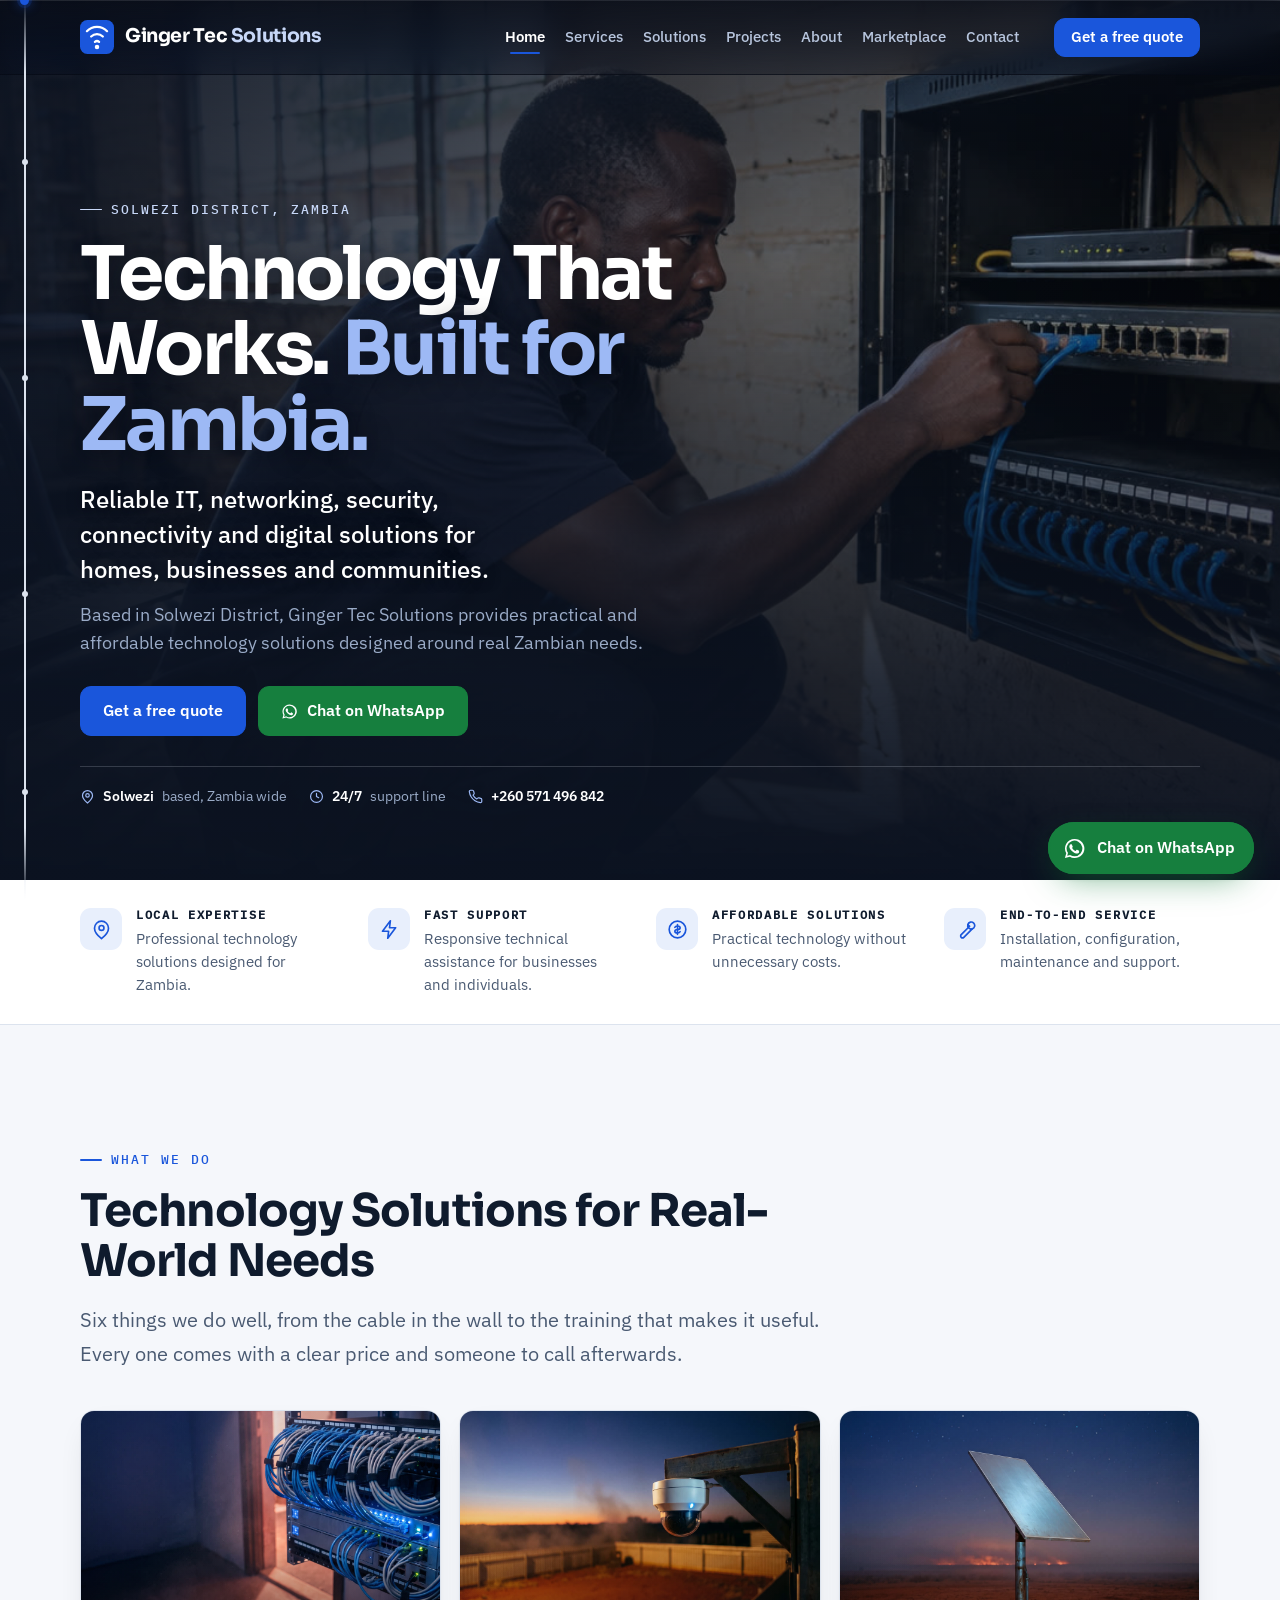
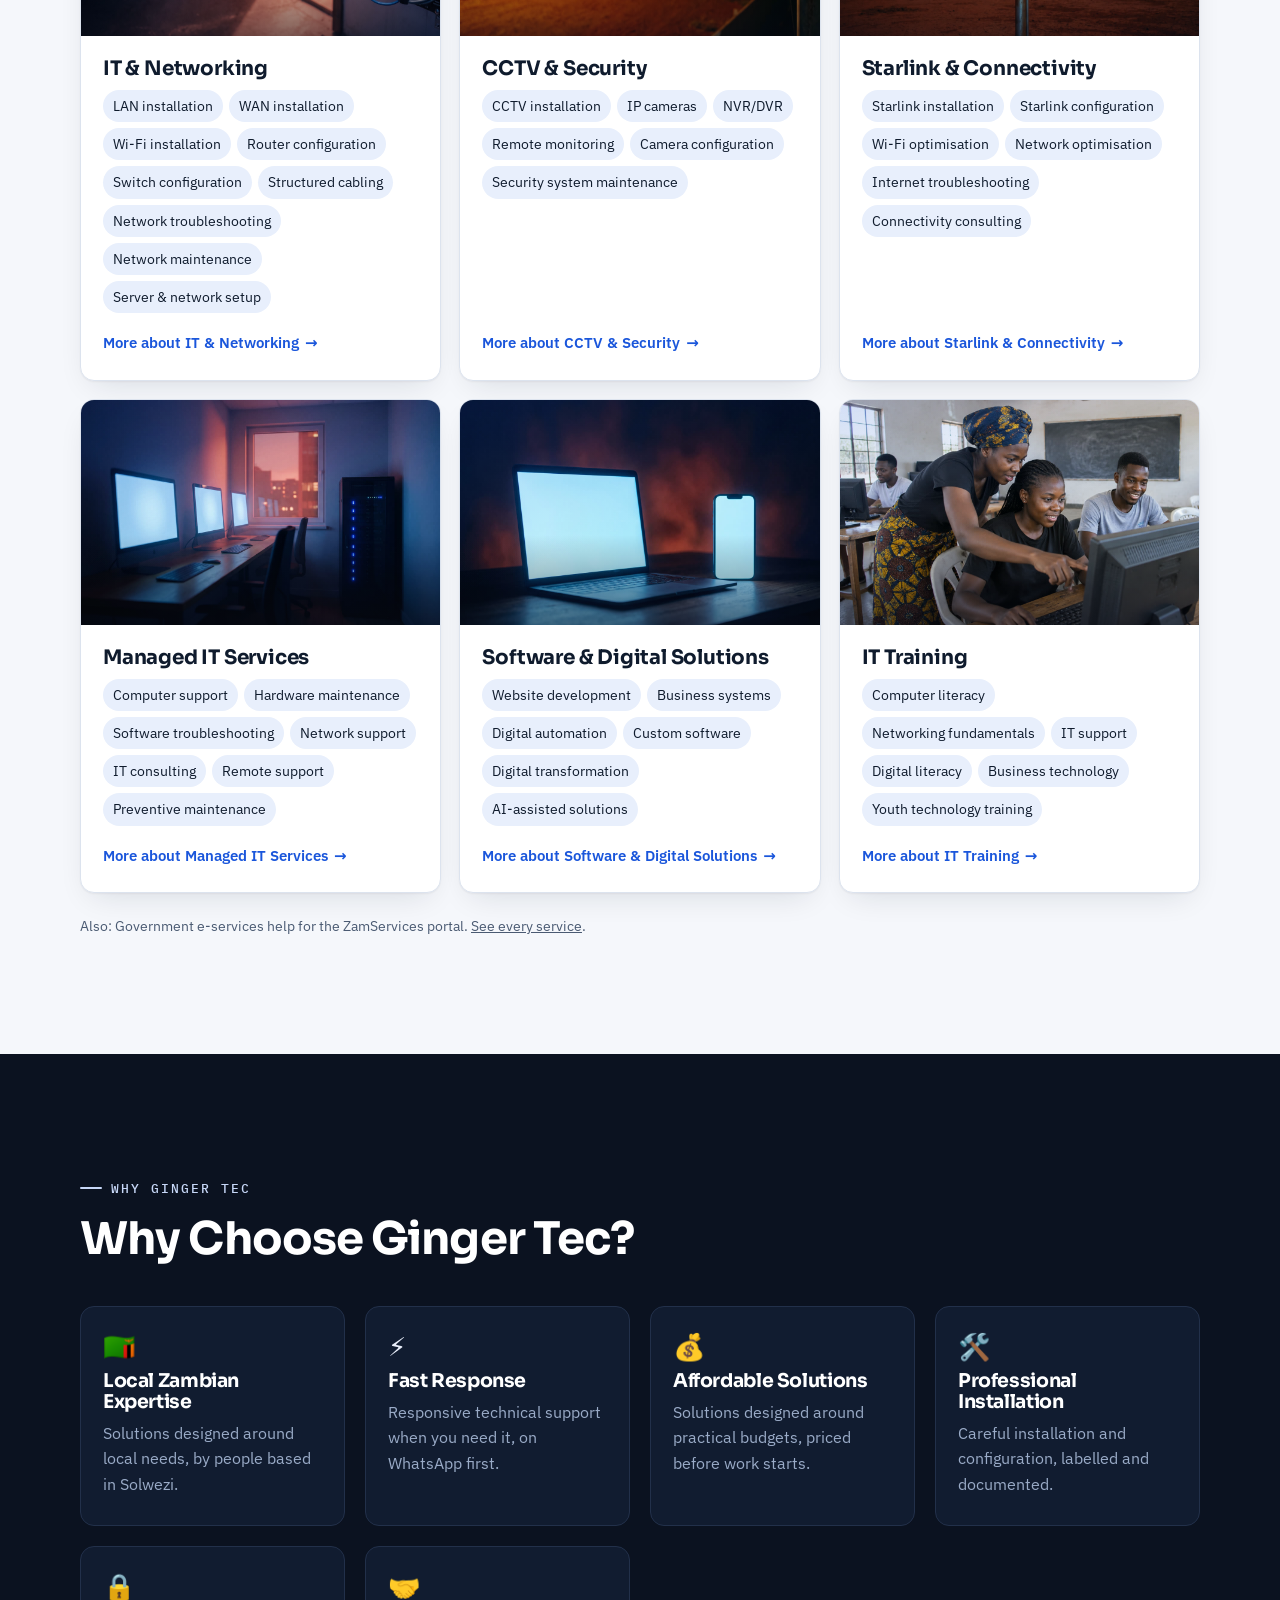
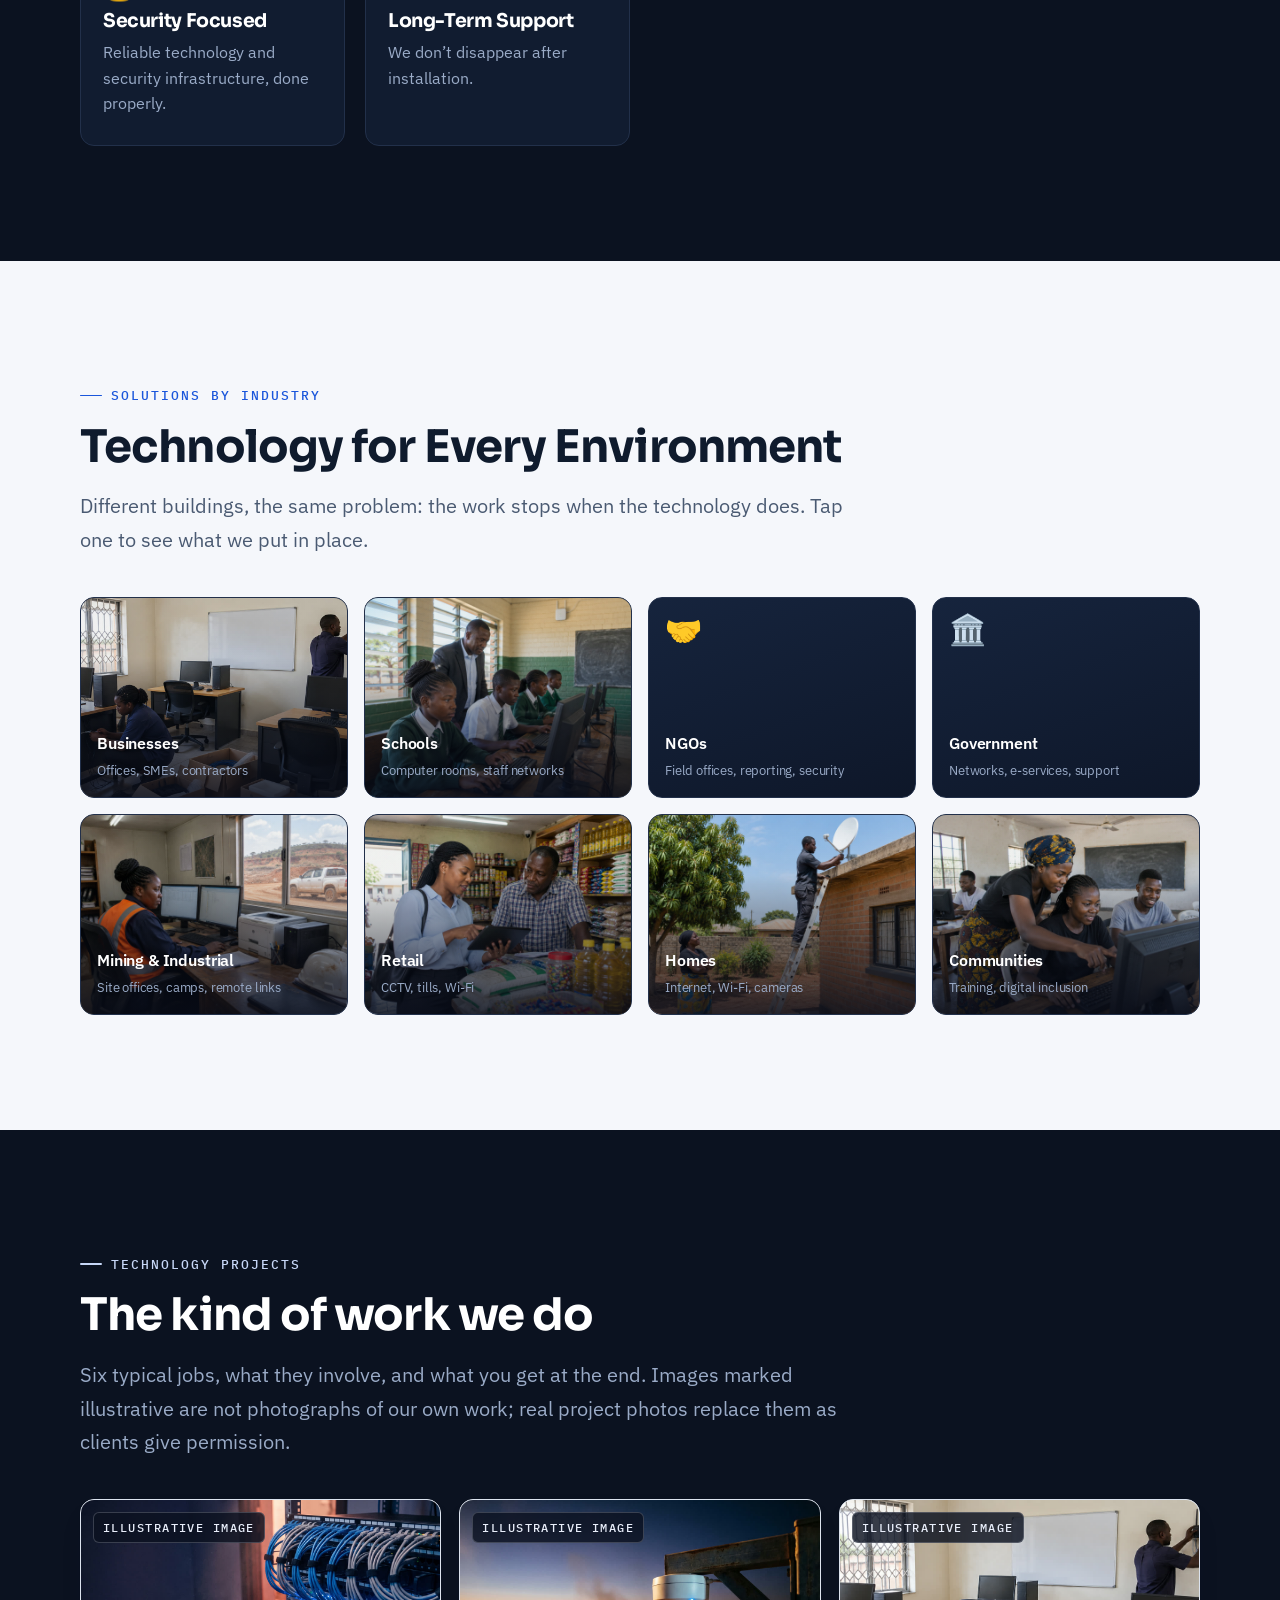
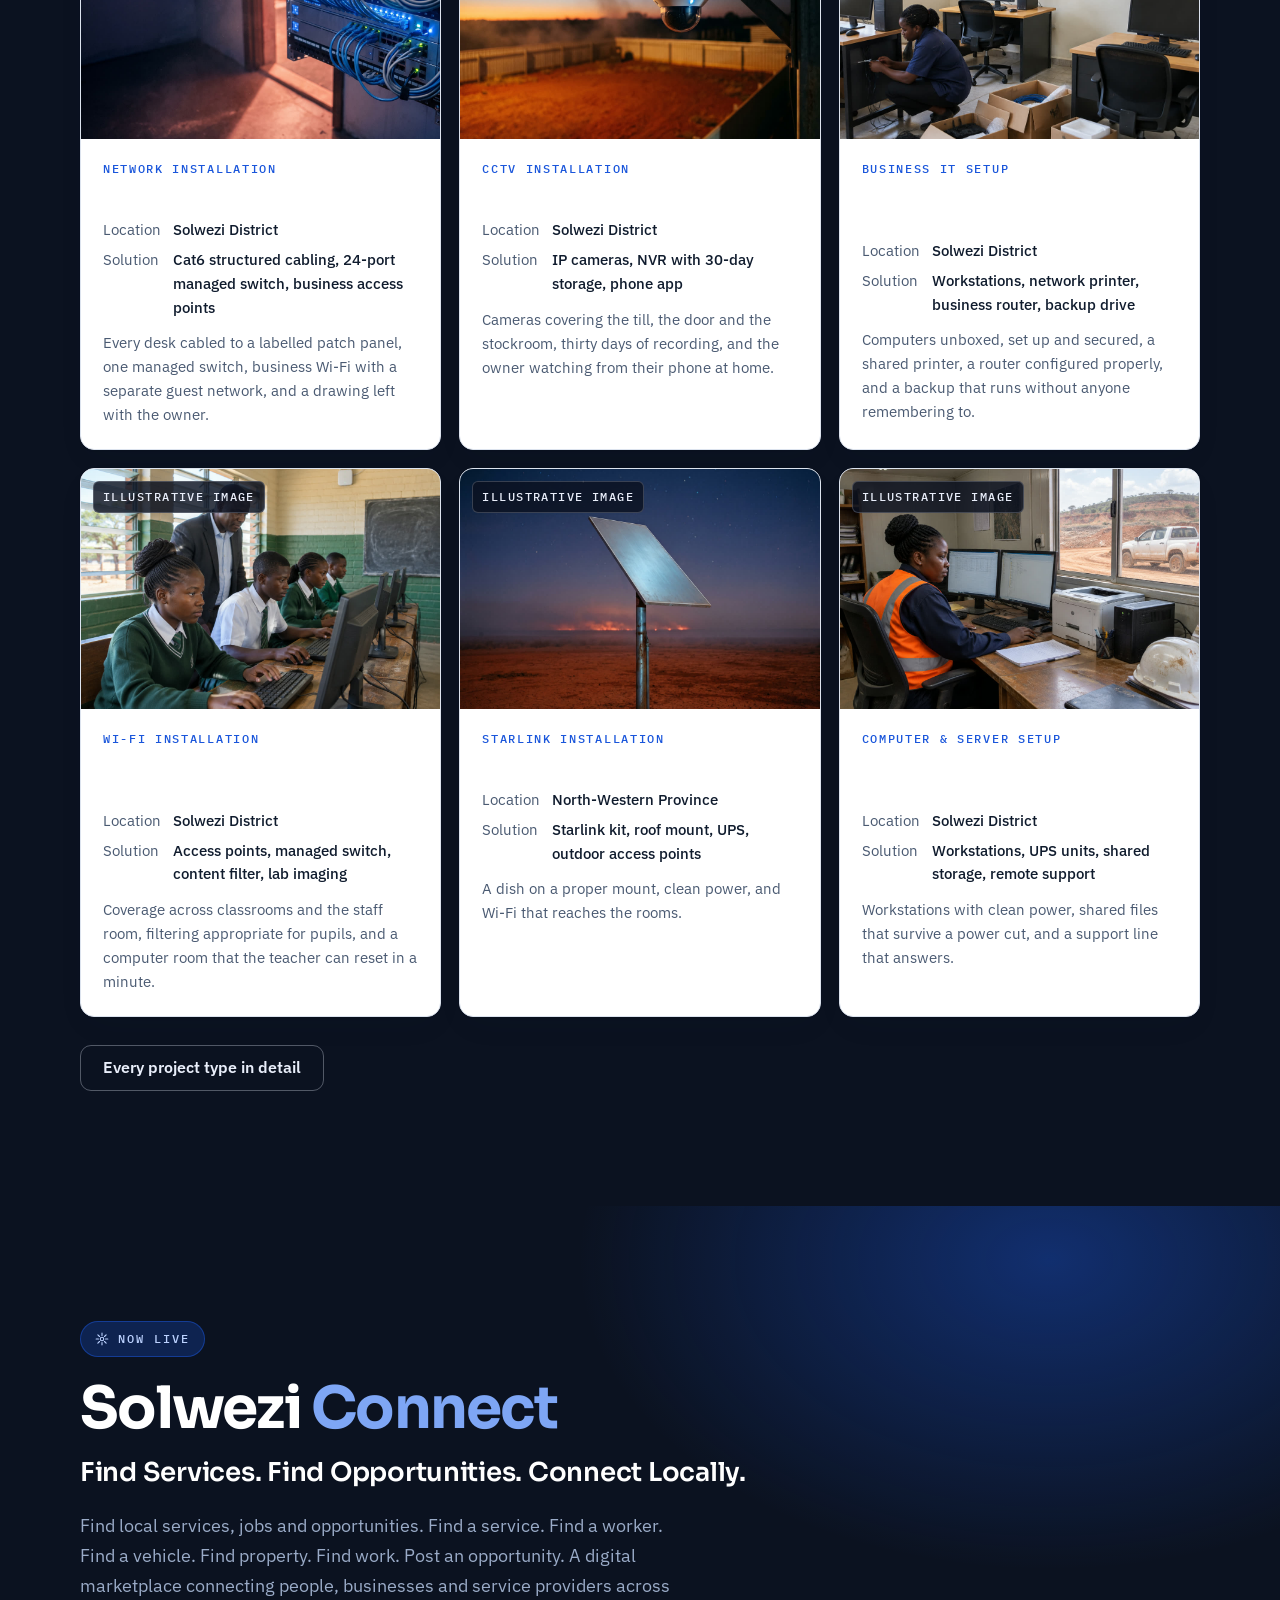
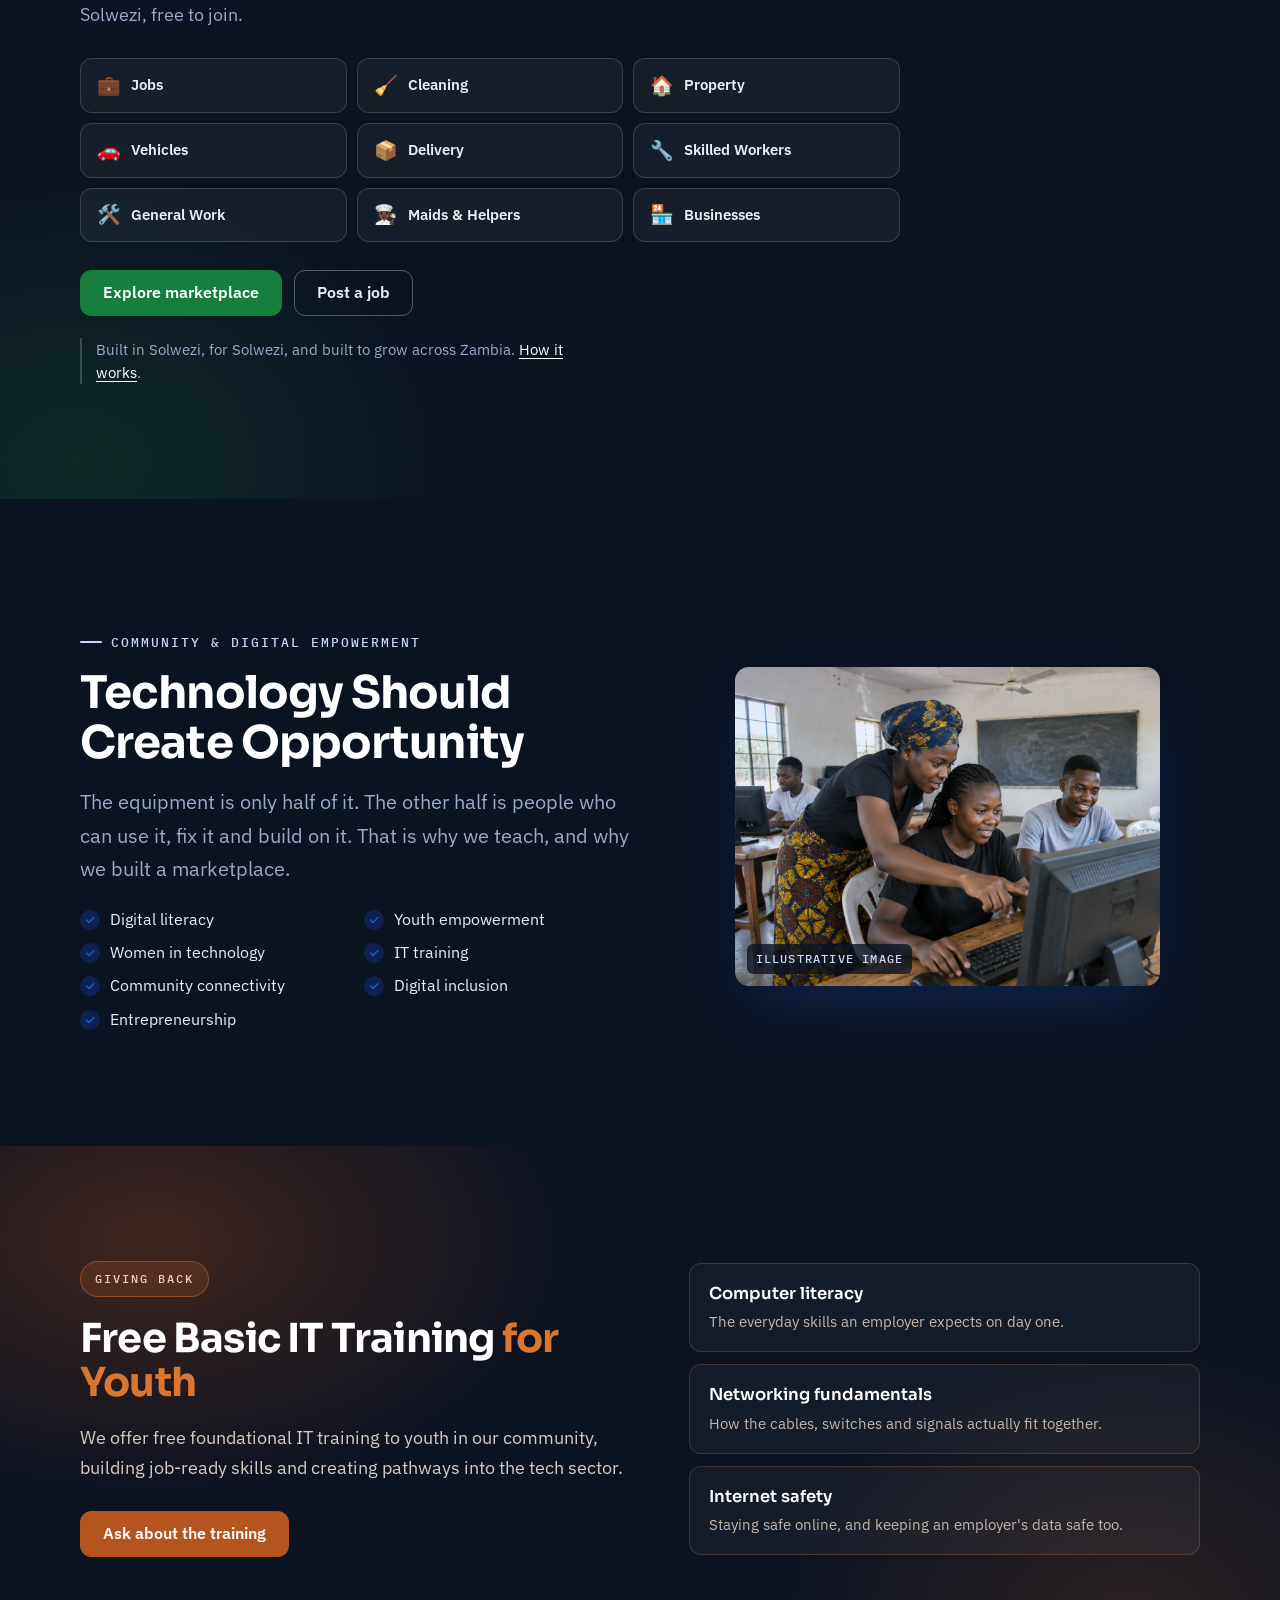
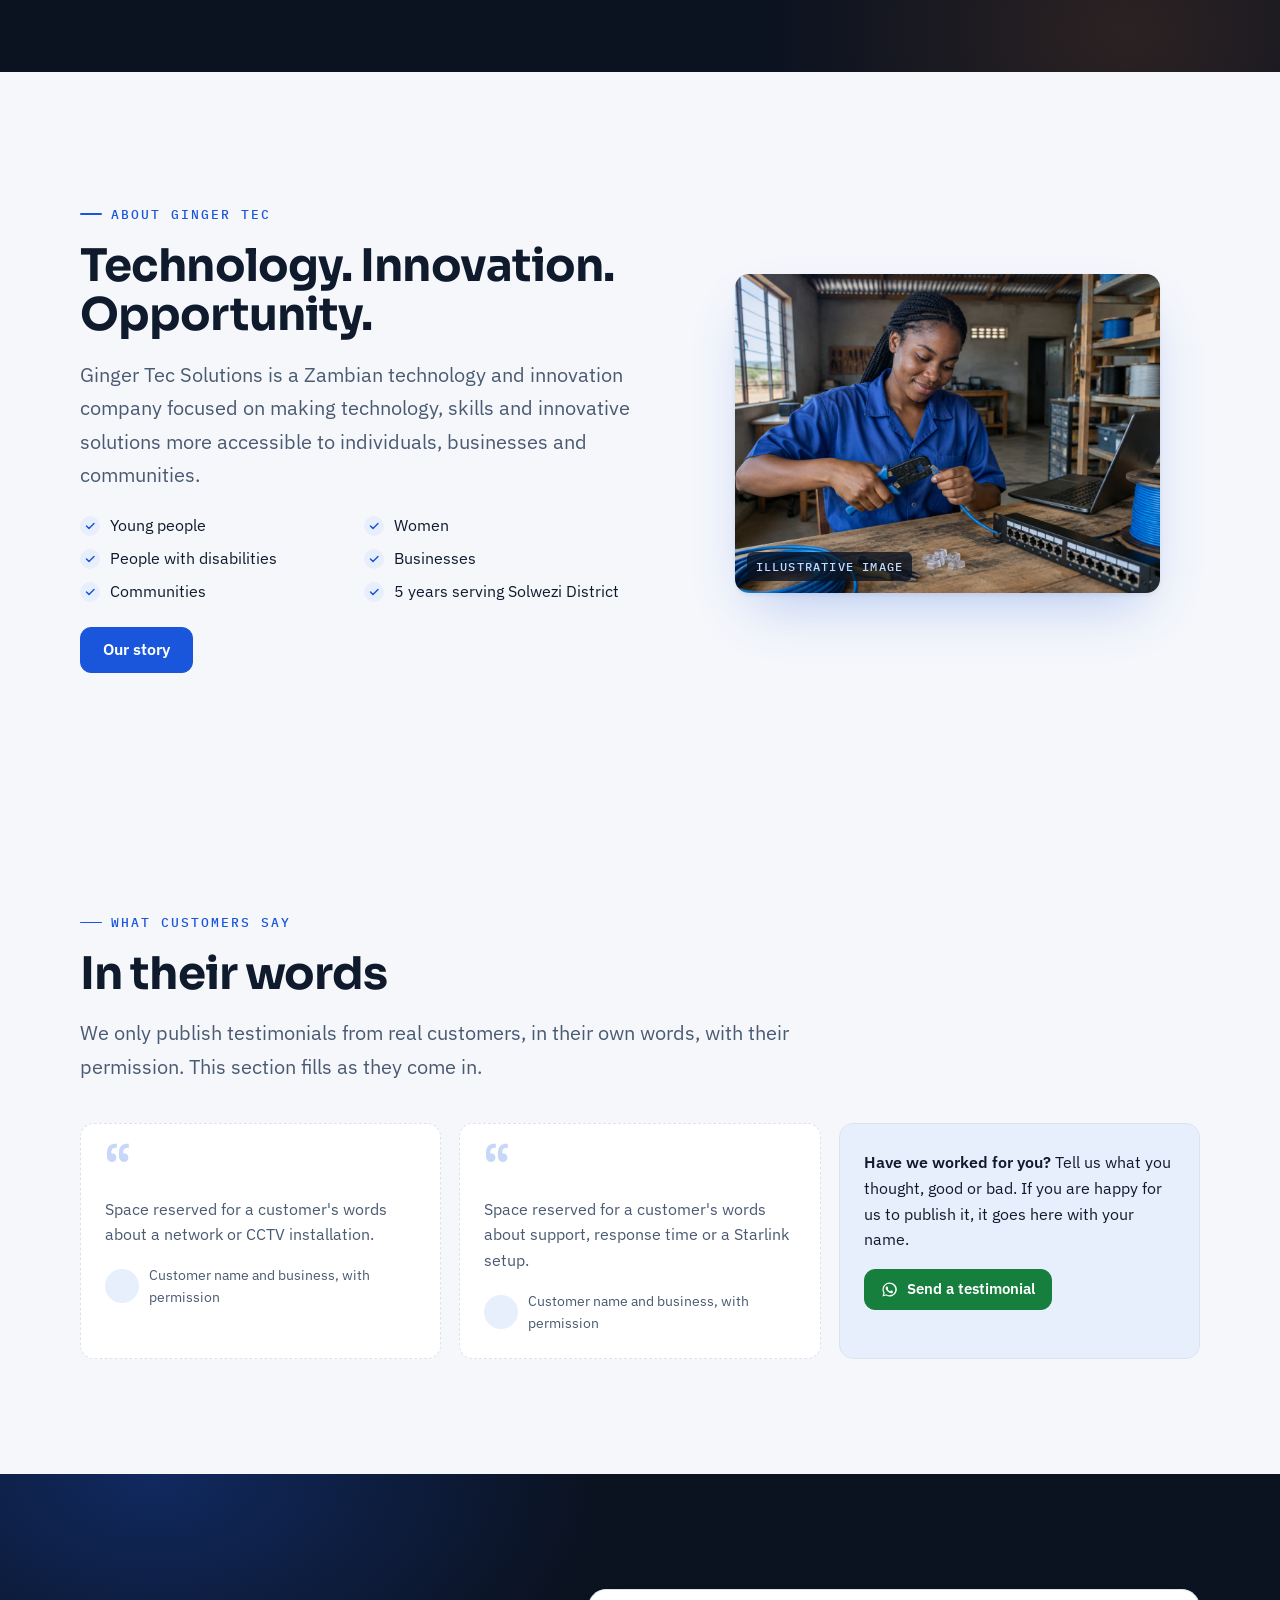
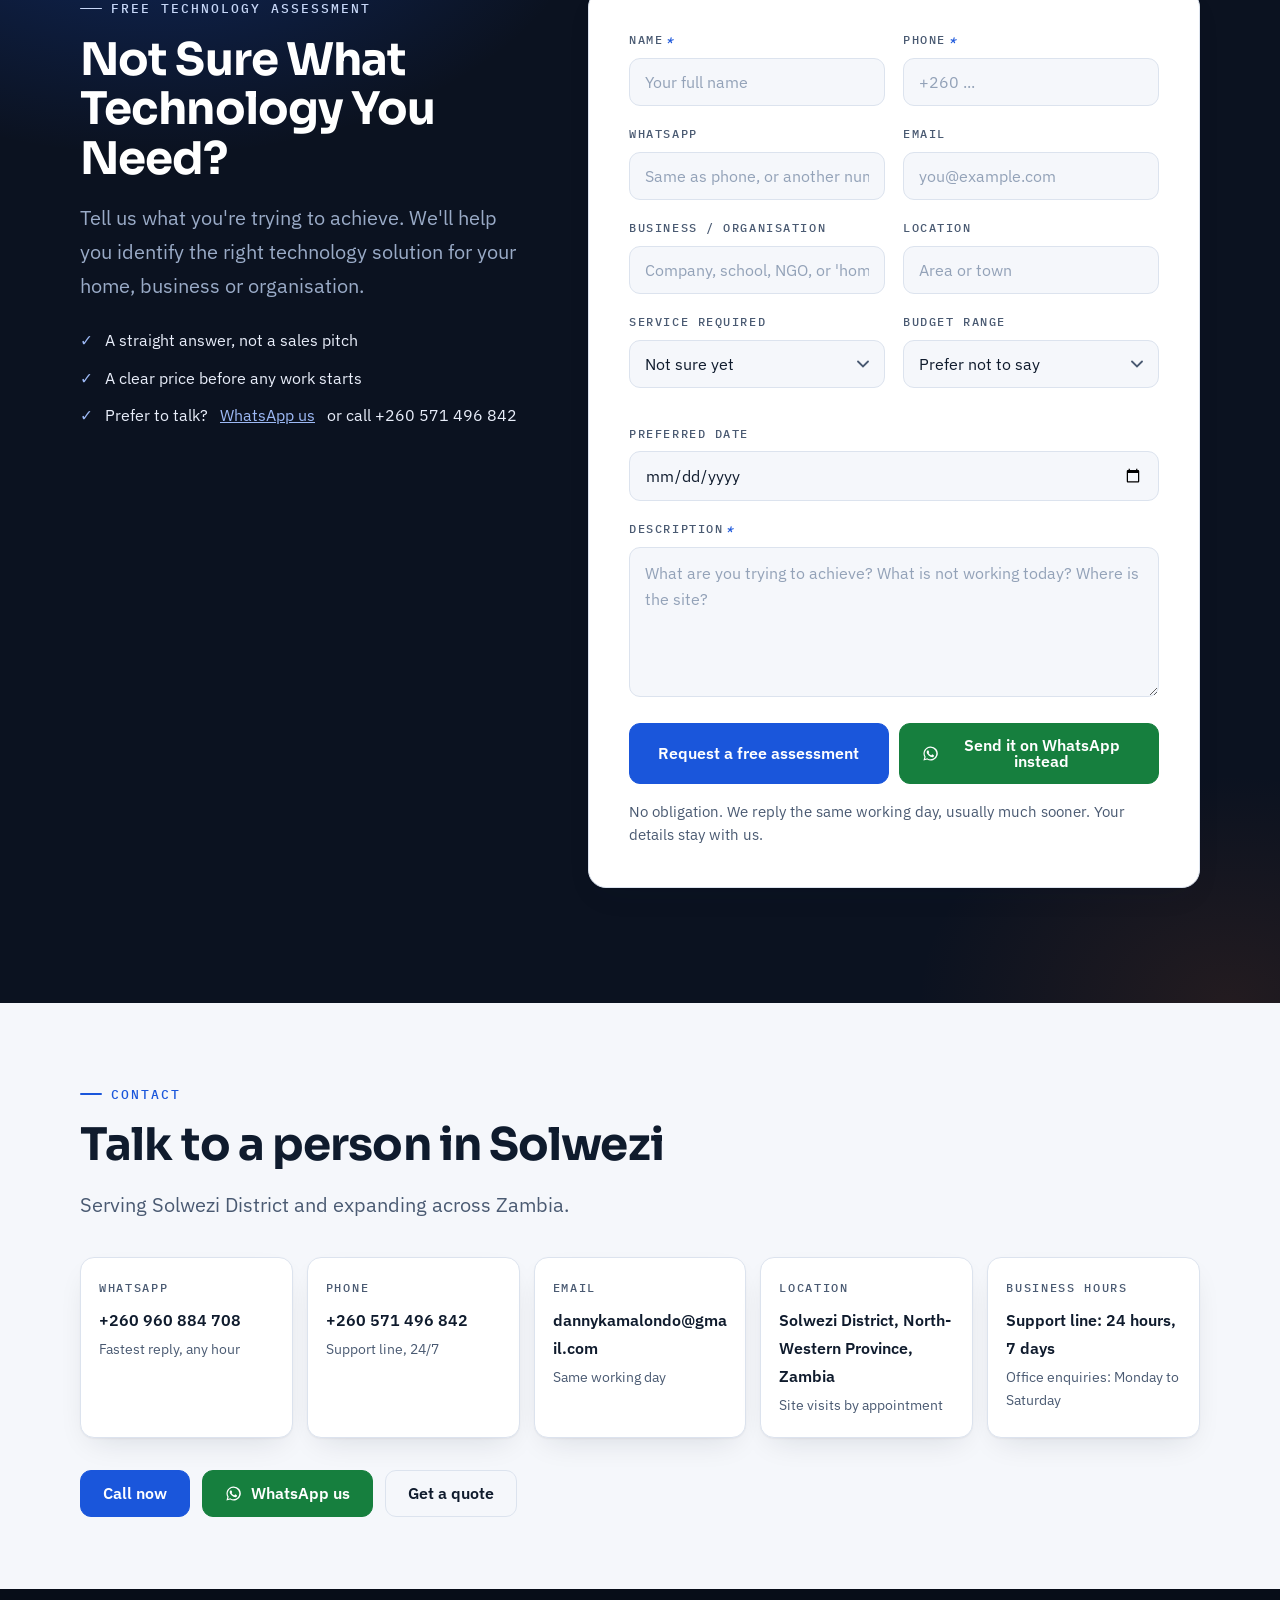
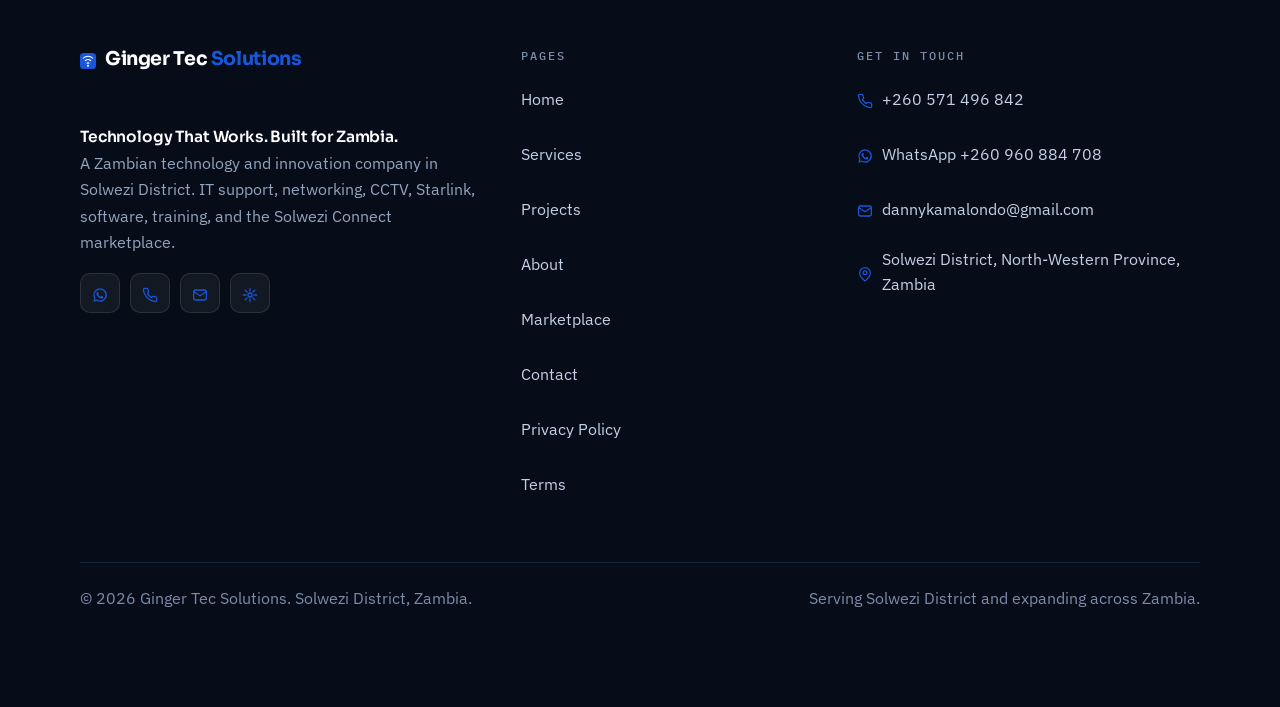
==== commit 323afd9c: "Audit and upgrade: content files, quote form, solutions structure, mobile and SEO fixes Content move" ====
--- a/index.html
+++ b/index.html
@@ -4,20 +4,23 @@
 <meta charset="utf-8">
 <meta name="viewport" content="width=device-width, initial-scale=1, viewport-fit=cover">
 <title>Ginger Tec Solutions | IT, Networking, CCTV & Starlink in Solwezi</title>
-<meta name="description" content="Zambian IT company in Solwezi District: IT support, network and Wi-Fi installation, CCTV, Starlink, software, websites and IT training. Technology that works, built for Zambia. WhatsApp +260 960 884 708.">
+<meta name="description" content="Zambian IT company in Solwezi: IT support, networking, Wi-Fi, CCTV, Starlink, software, websites and IT training. Technology that works, built for Zambia.">
 <meta name="theme-color" content="#0b1220">
 <link rel="canonical" href="https://gingertecsolutions.store/">
 
 <meta property="og:type" content="website">
 <meta property="og:site_name" content="Ginger Tec Solutions">
 <meta property="og:title" content="Ginger Tec Solutions | Technology That Works. Built for Zambia.">
-<meta property="og:description" content="Zambian IT company in Solwezi District: IT support, network and Wi-Fi installation, CCTV, Starlink, software, websites and IT training. Technology that works, built for Zambia. WhatsApp +260 960 884 708.">
+<meta property="og:description" content="Zambian IT company in Solwezi: IT support, networking, Wi-Fi, CCTV, Starlink, software, websites and IT training. Technology that works, built for Zambia.">
 <meta property="og:url" content="https://gingertecsolutions.store/">
 <meta property="og:image" content="https://gingertecsolutions.store/assets/og-hero.jpg">
 <meta property="og:image:width" content="1200">
 <meta property="og:image:height" content="630">
 <meta property="og:image:alt" content="Ginger Tec Solutions. Technology That Works. Built for Zambia.">
 <meta name="twitter:card" content="summary_large_image">
+<meta name="twitter:title" content="Ginger Tec Solutions | Technology That Works. Built for Zambia.">
+<meta name="twitter:description" content="Zambian IT company in Solwezi: IT support, networking, Wi-Fi, CCTV, Starlink, software, websites and IT training. Technology that works, built for Zambia.">
+<meta name="twitter:image" content="https://gingertecsolutions.store/assets/og-hero.jpg">
 
 <link rel="icon" href="data:image/svg+xml,%3Csvg xmlns='http://www.w3.org/2000/svg' viewBox='0 0 32 32'%3E%3Crect width='32' height='32' rx='7' fill='%231a56db'/%3E%3Cg fill='none' stroke='white' stroke-width='2.1' stroke-linecap='round'%3E%3Cpath d='M6.5 10.5a13 13 0 0 1 19 0'/%3E%3Cpath d='M10.5 15.5a8 8 0 0 1 11 0'/%3E%3Cpath d='M14 20.5a3.4 3.4 0 0 1 4 0'/%3E%3C/g%3E%3Ccircle cx='16' cy='25.5' r='2.1' fill='white'/%3E%3C/svg%3E">
 <link rel="preload" as="font" type="font/woff2" href="assets/fonts/sora-var.woff2" crossorigin>
@@ -33,7 +36,7 @@
    "@id": "https://gingertecsolutions.store/#business",
    "name": "Ginger Tec Solutions",
    "url": "https://gingertecsolutions.store/",
-   "image": "https://gingertecsolutions.store/assets/og.jpg",
+   "image": "https://gingertecsolutions.store/assets/og-hero.jpg",
    "logo": "https://gingertecsolutions.store/assets/og.jpg",
    "slogan": "Technology That Works. Built for Zambia.",
    "description": "Zambian technology and innovation company in Solwezi District providing IT support and managed IT services, network installation, LAN/WAN and Wi-Fi infrastructure, CCTV and security systems, Starlink and internet connectivity, computer hardware and maintenance, software and website development, and digital literacy and IT training.",
@@ -96,7 +99,7 @@
       "@type": "Offer",
       "itemOffered": {
        "@type": "Service",
-       "name": "Networking",
+       "name": "IT & Networking",
        "description": "Wired and wireless networks that stay up. We design, cable, configure and document, so the next person can find the fault as fast as we can.",
        "url": "https://gingertecsolutions.store/services.html#networking",
        "areaServed": "Solwezi District, Zambia"
@@ -127,7 +130,7 @@
       "itemOffered": {
        "@type": "Service",
        "name": "Managed IT Services",
-       "description": "Your IT department without hiring one. Monthly, part-time, or when something breaks. Includes 24/7 support and e-services help.",
+       "description": "Your IT department without hiring one. Monthly, part-time, or when something breaks, with a support line that is answered.",
        "url": "https://gingertecsolutions.store/services.html#managed-it",
        "areaServed": "Solwezi District, Zambia"
       }
@@ -151,6 +154,16 @@
        "url": "https://gingertecsolutions.store/services.html#training",
        "areaServed": "Solwezi District, Zambia"
       }
+     },
+     {
+      "@type": "Offer",
+      "itemOffered": {
+       "@type": "Service",
+       "name": "Government e-Services Help",
+       "description": "Help applying for any of the 572 services on the Government of Zambia ZamServices portal: PACRA, ZRA, RTSA, licences, land records. You bring the documents; we handle the portal.",
+       "url": "https://gingertecsolutions.store/services.html#egov",
+       "areaServed": "Solwezi District, Zambia"
+      }
      }
     ]
    }
@@ -164,52 +177,6 @@
     "@id": "https://gingertecsolutions.store/#business"
    },
    "inLanguage": "en"
-  },
-  {
-   "@type": "FAQPage",
-   "@id": "https://gingertecsolutions.store/#faq",
-   "mainEntity": [
-    {
-     "@type": "Question",
-     "name": "How fast do you actually respond?",
-     "acceptedAnswer": {
-      "@type": "Answer",
-      "text": "We are based in Solwezi District, so a call goes to someone who can be on your site the same day. Our helpdesk runs 24/7, and WhatsApp is the fastest way to reach us at any hour."
-     }
-    },
-    {
-     "@type": "Question",
-     "name": "Will there be hidden costs or travel charges?",
-     "acceptedAnswer": {
-      "@type": "Answer",
-      "text": "No. You get the price before the work starts, and we do not bill travel time or mileage for jobs inside Solwezi District. If a job needs parts we did not expect, we tell you before we buy them."
-     }
-    },
-    {
-     "@type": "Question",
-     "name": "Do I have to sign a long contract?",
-     "acceptedAnswer": {
-      "@type": "Answer",
-      "text": "No. You can call us for one job, take managed support monthly, or use our part-time IT support as and when you need it. Nothing locks you in."
-     }
-    },
-    {
-     "@type": "Question",
-     "name": "Are you going to still be here next year?",
-     "acceptedAnswer": {
-      "@type": "Answer",
-      "text": "We have served mining contractors, SMEs, schools, lodges and government institutions in Solwezi District for 5 years. This is our home district, not a territory we visit."
-     }
-    },
-    {
-     "@type": "Question",
-     "name": "Can Starlink really work at a remote site?",
-     "acceptedAnswer": {
-      "@type": "Answer",
-      "text": "Yes. Starlink is built for places the cable never reached, which is exactly why it suits remote and off-grid sites here. We handle the sale, the mounting, the power, and the setup, then we stay on call if anything drops."
-     }
-    }
-   ]
   }
  ]
 }
@@ -244,7 +211,7 @@
       <a href="services.html">Services</a>
       <a href="solutions.html">Solutions</a>
       <a href="projects.html">Projects</a>
-      <a href="about.html">About Us</a>
+      <a href="about.html">About</a>
       <a href="marketplace.html">Marketplace</a>
       <a href="contact.html">Contact</a>
     </nav>
@@ -265,13 +232,13 @@
         <li><a href="services.html">Services</a></li>
         <li><a href="solutions.html">Solutions</a></li>
         <li><a href="projects.html">Projects</a></li>
-        <li><a href="about.html">About Us</a></li>
+        <li><a href="about.html">About</a></li>
         <li><a href="marketplace.html">Marketplace</a></li>
         <li><a href="contact.html">Contact</a></li>
       </ul>
       <div class="drawer__cta">
         <a class="btn btn--primary" href="contact.html#assessment">Get a free quote</a>
-        <a class="btn btn--wa" href="https://wa.me/260960884708" target="_blank" rel="noopener">WhatsApp</a>
+        <a class="btn btn--wa" href="https://wa.me/260960884708" target="_blank" rel="noopener"><svg viewBox="0 0 24 24" fill="currentColor" aria-hidden="true"><path d="M12 2a10 10 0 0 0-8.6 15L2 22l5.2-1.4A10 10 0 1 0 12 2zm0 18.2a8.2 8.2 0 0 1-4.2-1.2l-.3-.2-3.1.8.8-3-.2-.3A8.2 8.2 0 1 1 12 20.2zm4.5-6.1c-.2-.1-1.5-.7-1.7-.8s-.4-.1-.6.1-.6.8-.8 1-.3.2-.6.1a6.7 6.7 0 0 1-3.3-2.9c-.2-.4.2-.4.6-1.2a.5.5 0 0 0 0-.5c0-.1-.6-1.4-.8-1.9s-.4-.4-.6-.4h-.5a1 1 0 0 0-.7.3 2.9 2.9 0 0 0-.9 2.2 5 5 0 0 0 1 2.7 11.4 11.4 0 0 0 4.4 3.9c1.6.6 2.2.7 3 .6a2.6 2.6 0 0 0 1.7-1.2 2.1 2.1 0 0 0 .1-1.2c0-.2-.2-.3-.4-.4z"></path></svg>WhatsApp us</a>
         <a class="btn btn--ghost" href="tel:+260571496842">Call +260 571 496 842</a>
       </div>
     </div>
@@ -280,7 +247,7 @@
 
 <main id="main" tabindex="-1">
 
-  <!-- ============================ HERO ============================ -->
+  <!-- HERO -->
   <section class="hero2" aria-label="Ginger Tec Solutions">
     <div class="hero2__media">
       <img src="assets/photos/hero-technician.jpg" srcset="assets/photos/hero-technician-m.jpg 900w, assets/photos/hero-technician.jpg 1344w" sizes="100vw" width="1344" height="752" fetchpriority="high" alt="A Zambian network technician crouched at a wall-mounted cabinet, clipping a blue patch cable into a switch in the back room of a hardware shop in Solwezi">
@@ -289,8 +256,8 @@
     <div class="shell hero2__in">
       <span class="kicker">Solwezi District, Zambia</span>
       <h1>Technology That Works. <em>Built for Zambia.</em></h1>
-      <p class="hero2__sub">Reliable IT, networking, security and connectivity solutions for homes, businesses and communities.</p>
-      <p class="hero2__sup">Based in Solwezi District, Ginger Tec Solutions delivers practical, affordable and professional technology solutions across Zambia.</p>
+      <p class="hero2__sub">Reliable IT, networking, security, connectivity and digital solutions for homes, businesses and communities.</p>
+      <p class="hero2__sup">Based in Solwezi District, Ginger Tec Solutions provides practical and affordable technology solutions designed around real Zambian needs.</p>
       <div class="hero2__row">
         <a class="btn btn--primary" href="contact.html#assessment">Get a free quote</a>
         <a class="btn btn--wa" href="https://wa.me/260960884708" target="_blank" rel="noopener"><svg viewBox="0 0 24 24" fill="currentColor" aria-hidden="true"><path d="M12 2a10 10 0 0 0-8.6 15L2 22l5.2-1.4A10 10 0 1 0 12 2zm0 18.2a8.2 8.2 0 0 1-4.2-1.2l-.3-.2-3.1.8.8-3-.2-.3A8.2 8.2 0 1 1 12 20.2zm4.5-6.1c-.2-.1-1.5-.7-1.7-.8s-.4-.1-.6.1-.6.8-.8 1-.3.2-.6.1a6.7 6.7 0 0 1-3.3-2.9c-.2-.4.2-.4.6-1.2a.5.5 0 0 0 0-.5c0-.1-.6-1.4-.8-1.9s-.4-.4-.6-.4h-.5a1 1 0 0 0-.7.3 2.9 2.9 0 0 0-.9 2.2 5 5 0 0 0 1 2.7 11.4 11.4 0 0 0 4.4 3.9c1.6.6 2.2.7 3 .6a2.6 2.6 0 0 0 1.7-1.2 2.1 2.1 0 0 0 .1-1.2c0-.2-.2-.3-.4-.4z"></path></svg>Chat on WhatsApp</a>
@@ -315,7 +282,7 @@
     </div>
   </section>
 
-  <!-- ============================ SERVICES ============================ -->
+  <!-- SERVICES -->
   <section class="sec" id="services">
     <div class="shell">
       <div class="sec__head rv">
@@ -328,16 +295,16 @@
         <article class="scard">
           <div class="scard__art"><img src="assets/svc/network.jpg" alt="A network cabinet with patch panel, switches and neatly routed blue and grey cables" loading="lazy" width="1200" height="750"></div>
           <div class="scard__body">
-            <h3>Networking</h3>
-            <ul><li>LAN/WAN</li><li>Wi-Fi</li><li>Routers</li><li>Switches</li><li>Structured cabling</li><li>Network configuration</li></ul>
-            <a class="scard__link" href="services.html#networking">More about Networking</a>
+            <h3>IT & Networking</h3>
+            <ul><li>LAN installation</li><li>WAN installation</li><li>Wi-Fi installation</li><li>Router configuration</li><li>Switch configuration</li><li>Structured cabling</li><li>Network troubleshooting</li><li>Network maintenance</li><li>Server & network setup</li></ul>
+            <a class="scard__link" href="services.html#networking">More about IT & Networking</a>
           </div>
         </article>
         <article class="scard">
-          <div class="scard__art"><img src="assets/svc/cctv.jpg" alt="A security camera mounted under the eaves of a building" loading="lazy" width="1200" height="750"></div>
+          <div class="scard__art"><img src="assets/svc/cctv.jpg" alt="A dome security camera mounted under the eaves of a building at dusk" loading="lazy" width="1200" height="750"></div>
           <div class="scard__body">
             <h3>CCTV & Security</h3>
-            <ul><li>CCTV installation</li><li>NVR/DVR</li><li>Remote monitoring</li><li>Camera configuration</li><li>Maintenance</li></ul>
+            <ul><li>CCTV installation</li><li>IP cameras</li><li>NVR/DVR</li><li>Remote monitoring</li><li>Camera configuration</li><li>Security system maintenance</li></ul>
             <a class="scard__link" href="services.html#cctv">More about CCTV & Security</a>
           </div>
         </article>
@@ -345,7 +312,7 @@
           <div class="scard__art"><img src="assets/svc/starlink.jpg" alt="A flat satellite internet panel on a pole against a dusk sky" loading="lazy" width="1200" height="750"></div>
           <div class="scard__body">
             <h3>Starlink & Connectivity</h3>
-            <ul><li>Starlink installation</li><li>Network configuration</li><li>Wi-Fi optimisation</li><li>Internet troubleshooting</li><li>Connectivity solutions</li></ul>
+            <ul><li>Starlink installation</li><li>Starlink configuration</li><li>Wi-Fi optimisation</li><li>Network optimisation</li><li>Internet troubleshooting</li><li>Connectivity consulting</li></ul>
             <a class="scard__link" href="services.html#starlink">More about Starlink & Connectivity</a>
           </div>
         </article>
@@ -353,7 +320,7 @@
           <div class="scard__art"><img src="assets/svc/managed.jpg" alt="Monitors on desks in an office at dusk beside a server tower" loading="lazy" width="1200" height="750"></div>
           <div class="scard__body">
             <h3>Managed IT Services</h3>
-            <ul><li>Computer support</li><li>Hardware maintenance</li><li>Software support</li><li>Network support</li><li>IT consulting</li></ul>
+            <ul><li>Computer support</li><li>Hardware maintenance</li><li>Software troubleshooting</li><li>Network support</li><li>IT consulting</li><li>Remote support</li><li>Preventive maintenance</li></ul>
             <a class="scard__link" href="services.html#managed-it">More about Managed IT Services</a>
           </div>
         </article>
@@ -361,147 +328,172 @@
           <div class="scard__art"><img src="assets/svc/web.jpg" alt="A laptop and a phone lit up on a desk" loading="lazy" width="1200" height="750"></div>
           <div class="scard__body">
             <h3>Software & Digital Solutions</h3>
-            <ul><li>Website development</li><li>Business systems</li><li>Digital automation</li><li>Custom software</li><li>Digital transformation</li></ul>
+            <ul><li>Website development</li><li>Business systems</li><li>Digital automation</li><li>Custom software</li><li>Digital transformation</li><li>AI-assisted solutions</li></ul>
             <a class="scard__link" href="services.html#software">More about Software & Digital Solutions</a>
           </div>
         </article>
         <article class="scard">
-          <div class="scard__art"><img src="assets/photos/training.jpg" alt="Young Zambian adults learning at desktop computers in a training room, one pointing at a classmate’s screen" loading="lazy" width="1200" height="750"></div>
+          <div class="scard__art"><img src="assets/photos/training.jpg" alt="Young Zambian adults learning at desktop computers in a training room, one pointing at a classmate's screen" loading="lazy" width="1200" height="750"></div>
           <div class="scard__body">
             <h3>IT Training</h3>
-            <ul><li>Computer skills</li><li>Digital literacy</li><li>Networking fundamentals</li><li>IT support skills</li><li>Business technology training</li></ul>
+            <ul><li>Computer literacy</li><li>Networking fundamentals</li><li>IT support</li><li>Digital literacy</li><li>Business technology</li><li>Youth technology training</li></ul>
             <a class="scard__link" href="services.html#training">More about IT Training</a>
           </div>
         </article>
       </div>
-      <p class="projs__note rv">Also: Government e-services help for the ZamServices portal, ICT consultancy, and part-time IT support. <a href="services.html">See every service</a>.</p>
-    </div>
-  </section>
-
-  <!-- ============================ WHY ============================ -->
+      <p class="projs__note rv">Also: Government e-services help for the ZamServices portal. <a href="services.html">See every service</a>.</p>
+    </div>
+  </section>
+
+  <!-- WHY -->
   <section class="sec sec--deep">
     <div class="shell">
       <div class="sec__head rv">
         <span class="kicker">Why Ginger Tec</span>
         <h2 class="h2">Why Choose Ginger Tec?</h2>
       </div>
+      
       <div class="why stag">
-        <div class="why__item"><span class="why__e" aria-hidden="true">🇿🇲</span><h3>Zambian Technology Expertise</h3><p>Solutions designed around local needs.</p></div>
-        <div class="why__item"><span class="why__e" aria-hidden="true">⚡</span><h3>Fast Response</h3><p>Responsive technical support when you need it.</p></div>
-        <div class="why__item"><span class="why__e" aria-hidden="true">💰</span><h3>Affordable</h3><p>Solutions designed around practical budgets.</p></div>
-        <div class="why__item"><span class="why__e" aria-hidden="true">🛠️</span><h3>Professional Installation</h3><p>Careful installation and configuration.</p></div>
-        <div class="why__item"><span class="why__e" aria-hidden="true">🔒</span><h3>Security Focused</h3><p>Reliable technology and security infrastructure.</p></div>
+        <div class="why__item"><span class="why__e" aria-hidden="true">🇿🇲</span><h3>Local Zambian Expertise</h3><p>Solutions designed around local needs, by people based in Solwezi.</p></div>
+        <div class="why__item"><span class="why__e" aria-hidden="true">⚡</span><h3>Fast Response</h3><p>Responsive technical support when you need it, on WhatsApp first.</p></div>
+        <div class="why__item"><span class="why__e" aria-hidden="true">💰</span><h3>Affordable Solutions</h3><p>Solutions designed around practical budgets, priced before work starts.</p></div>
+        <div class="why__item"><span class="why__e" aria-hidden="true">🛠️</span><h3>Professional Installation</h3><p>Careful installation and configuration, labelled and documented.</p></div>
+        <div class="why__item"><span class="why__e" aria-hidden="true">🔒</span><h3>Security Focused</h3><p>Reliable technology and security infrastructure, done properly.</p></div>
         <div class="why__item"><span class="why__e" aria-hidden="true">🤝</span><h3>Long-Term Support</h3><p>We don’t disappear after installation.</p></div>
       </div>
     </div>
   </section>
 
-  <!-- ============================ PROJECTS ============================ -->
+  <!-- SOLUTIONS BY INDUSTRY -->
   <section class="sec">
+    <div class="shell">
+      <div class="sec__head rv">
+        <span class="kicker">Solutions by industry</span>
+        <h2 class="h2">Technology for Every Environment</h2>
+        <p class="lede">Different buildings, the same problem: the work stops when the technology does. Tap one to see what we put in place.</p>
+      </div>
+      
+      <div class="inds stag">
+        <a class="ind" href="solutions.html#businesses"><img src="assets/photos/office-setup.jpg" alt="Technicians setting up computers in a new office" loading="lazy" width="1200" height="900"><span class="ind__label">Businesses<small>Offices, SMEs, contractors</small></span></a>
+        <a class="ind" href="solutions.html#schools"><img src="assets/photos/school.jpg" alt="Pupils at computers in a Zambian classroom" loading="lazy" width="1200" height="900"><span class="ind__label">Schools<small>Computer rooms, staff networks</small></span></a>
+        <a class="ind ind--flat" href="solutions.html#ngos"><span class="ind__ico" aria-hidden="true">🤝</span><span class="ind__label">NGOs<small>Field offices, reporting, security</small></span></a>
+        <a class="ind ind--flat" href="solutions.html#government"><span class="ind__ico" aria-hidden="true">🏛️</span><span class="ind__label">Government<small>Networks, e-services, support</small></span></a>
+        <a class="ind" href="solutions.html#mining-industrial"><img src="assets/photos/mining-office.jpg" alt="A site office overlooking red earth and a parked pickup" loading="lazy" width="1200" height="900"><span class="ind__label">Mining & Industrial<small>Site offices, camps, remote links</small></span></a>
+        <a class="ind" href="solutions.html#retail"><img src="assets/photos/shop-consult.jpg" alt="A consultant with a shop owner in a grocery shop" loading="lazy" width="1200" height="900"><span class="ind__label">Retail<small>CCTV, tills, Wi-Fi</small></span></a>
+        <a class="ind" href="solutions.html#homes"><img src="assets/photos/home-internet.jpg" alt="A technician mounting a dish on a house while the homeowner watches" loading="lazy" width="1200" height="900"><span class="ind__label">Homes<small>Internet, Wi-Fi, cameras</small></span></a>
+        <a class="ind" href="solutions.html#communities"><img src="assets/photos/training.jpg" alt="Young people learning at computers" loading="lazy" width="1200" height="900"><span class="ind__label">Communities<small>Training, digital inclusion</small></span></a>
+      </div>
+    </div>
+  </section>
+
+  <!-- PROJECTS -->
+  <section class="sec sec--deep">
     <div class="shell">
       <div class="sec__head rv">
         <span class="kicker">Technology projects</span>
         <h2 class="h2">The kind of work we do</h2>
-        <p class="lede">Six typical jobs, what they involve, and what you get at the end. Photographs are illustrative; real project photos are added as clients give permission.</p>
+        <p class="lede">Six typical jobs, what they involve, and what you get at the end. Images marked illustrative are not photographs of our own work; real project photos replace them as clients give permission.</p>
       </div>
       
       <div class="projs stag">
         <article class="proj">
           <figure>
             <img src="assets/svc/network.jpg" alt="Patch panel and switches in a wall cabinet" loading="lazy" width="1200" height="800">
-            <figcaption class="proj__illus">Illustrative project image</figcaption>
+            <figcaption class="proj__illus">Illustrative image</figcaption>
           </figure>
           <div class="proj__body">
             <span class="proj__type">Network installation</span>
             <h3>Small-business office network</h3>
-            <dl><dt>Location</dt><dd>Solwezi District</dd><dt>Solution</dt><dd>Structured cabling, managed switch, Wi-Fi</dd></dl>
+            <dl>
+              <dt>Location</dt><dd>Solwezi District</dd>
+              
+              <dt>Solution</dt><dd>Cat6 structured cabling, 24-port managed switch, business access points</dd>
+            </dl>
             <p>Every desk cabled to a labelled patch panel, one managed switch, business Wi-Fi with a separate guest network, and a drawing left with the owner.</p>
           </div>
         </article>
         <article class="proj">
           <figure>
             <img src="assets/svc/cctv.jpg" alt="Security camera on a building exterior" loading="lazy" width="1200" height="800">
-            <figcaption class="proj__illus">Illustrative project image</figcaption>
+            <figcaption class="proj__illus">Illustrative image</figcaption>
           </figure>
           <div class="proj__body">
             <span class="proj__type">CCTV installation</span>
             <h3>Retail shop camera system</h3>
-            <dl><dt>Location</dt><dd>Solwezi District</dd><dt>Solution</dt><dd>IP cameras, NVR, phone viewing</dd></dl>
+            <dl>
+              <dt>Location</dt><dd>Solwezi District</dd>
+              
+              <dt>Solution</dt><dd>IP cameras, NVR with 30-day storage, phone app</dd>
+            </dl>
             <p>Cameras covering the till, the door and the stockroom, thirty days of recording, and the owner watching from their phone at home.</p>
           </div>
         </article>
         <article class="proj">
           <figure>
             <img src="assets/photos/office-setup.jpg" alt="Two technicians setting up computers and a router in a freshly painted office" loading="lazy" width="1200" height="800">
-            <figcaption class="proj__illus">Illustrative project image</figcaption>
+            <figcaption class="proj__illus">Illustrative image</figcaption>
           </figure>
           <div class="proj__body">
             <span class="proj__type">Business IT setup</span>
             <h3>New office, from boxes to working desks</h3>
-            <dl><dt>Location</dt><dd>Solwezi District</dd><dt>Solution</dt><dd>Computers, printer, router, backups</dd></dl>
+            <dl>
+              <dt>Location</dt><dd>Solwezi District</dd>
+              
+              <dt>Solution</dt><dd>Workstations, network printer, business router, backup drive</dd>
+            </dl>
             <p>Computers unboxed, set up and secured, a shared printer, a router configured properly, and a backup that runs without anyone remembering to.</p>
           </div>
         </article>
         <article class="proj">
           <figure>
             <img src="assets/photos/school.jpg" alt="Pupils in uniform at computers in a classroom with an access point on the wall" loading="lazy" width="1200" height="800">
-            <figcaption class="proj__illus">Illustrative project image</figcaption>
+            <figcaption class="proj__illus">Illustrative image</figcaption>
           </figure>
           <div class="proj__body">
             <span class="proj__type">Wi-Fi installation</span>
             <h3>School computer room and staff Wi-Fi</h3>
-            <dl><dt>Location</dt><dd>Solwezi District</dd><dt>Solution</dt><dd>Access points, content filtering, lab setup</dd></dl>
+            <dl>
+              <dt>Location</dt><dd>Solwezi District</dd>
+              
+              <dt>Solution</dt><dd>Access points, managed switch, content filter, lab imaging</dd>
+            </dl>
             <p>Coverage across classrooms and the staff room, filtering appropriate for pupils, and a computer room that the teacher can reset in a minute.</p>
           </div>
         </article>
         <article class="proj">
           <figure>
             <img src="assets/svc/starlink.jpg" alt="Satellite dish mounted on a roof" loading="lazy" width="1200" height="800">
-            <figcaption class="proj__illus">Illustrative project image</figcaption>
+            <figcaption class="proj__illus">Illustrative image</figcaption>
           </figure>
           <div class="proj__body">
             <span class="proj__type">Starlink installation</span>
             <h3>Connectivity for a remote site</h3>
-            <dl><dt>Location</dt><dd>North-Western Province</dd><dt>Solution</dt><dd>Starlink, mounting, power, local Wi-Fi</dd></dl>
-            <p>A lodge, a farm or a camp with no fibre and poor mobile signal gets a dish on a proper mount, clean power, and Wi-Fi that reaches the rooms.</p>
+            <dl>
+              <dt>Location</dt><dd>North-Western Province</dd>
+              
+              <dt>Solution</dt><dd>Starlink kit, roof mount, UPS, outdoor access points</dd>
+            </dl>
+            <p>A dish on a proper mount, clean power, and Wi-Fi that reaches the rooms.</p>
           </div>
         </article>
         <article class="proj">
           <figure>
             <img src="assets/photos/mining-office.jpg" alt="An administrator in a safety vest at a two-screen workstation in a site office" loading="lazy" width="1200" height="800">
-            <figcaption class="proj__illus">Illustrative project image</figcaption>
+            <figcaption class="proj__illus">Illustrative image</figcaption>
           </figure>
           <div class="proj__body">
             <span class="proj__type">Computer & server setup</span>
             <h3>Site office for an industrial contractor</h3>
-            <dl><dt>Location</dt><dd>Solwezi District</dd><dt>Solution</dt><dd>Workstations, UPS, shared storage, support</dd></dl>
-            <p>Dusty, hot and off the main road. Workstations with clean power, shared files that survive a power cut, and a support line that answers.</p>
-          </div>
-        </article>
-      </div>
-      <p class="rv" style="margin-top:28px"><a class="btn btn--ghost" href="projects.html">All project types</a></p>
-    </div>
-  </section>
-
-  <!-- ============================ INDUSTRIES ============================ -->
-  <section class="sec sec--deep">
-    <div class="shell">
-      <div class="sec__head rv">
-        <span class="kicker">Industries we serve</span>
-        <h2 class="h2">Technology for Every Environment</h2>
-        <p class="lede">Different buildings, the same problem: the work stops when the technology does.</p>
-      </div>
-      
-      <div class="inds stag">
-        <a class="ind" href="solutions.html#businesses"><img src="assets/photos/office-setup.jpg" alt="Technicians setting up computers in an office" loading="lazy" width="1200" height="900"><span class="ind__label">Businesses<small>Offices, SMEs, contractors</small></span></a>
-        <a class="ind" href="solutions.html#schools"><img src="assets/photos/school.jpg" alt="Pupils at computers in a Zambian classroom" loading="lazy" width="1200" height="900"><span class="ind__label">Schools<small>Computer rooms, staff networks</small></span></a>
-        <a class="ind ind--flat" href="solutions.html#ngos"><span class="ind__ico" aria-hidden="true">🤝</span><span class="ind__label">NGOs<small>Field offices, reporting, security</small></span></a>
-        <a class="ind ind--flat" href="solutions.html#government-offices"><span class="ind__ico" aria-hidden="true">🏛️</span><span class="ind__label">Government offices<small>Networks, e-services, support</small></span></a>
-        <a class="ind" href="solutions.html#mining-and-industrial"><img src="assets/photos/mining-office.jpg" alt="A site office overlooking red earth and a parked pickup" loading="lazy" width="1200" height="900"><span class="ind__label">Mining & industrial<small>Site offices, camps, remote links</small></span></a>
-        <a class="ind" href="solutions.html#retail-shops"><img src="assets/photos/shop-consult.jpg" alt="A consultant showing a shop owner something on a tablet in a grocery shop" loading="lazy" width="1200" height="900"><span class="ind__label">Retail shops<small>CCTV, tills, Wi-Fi</small></span></a>
-        <a class="ind" href="solutions.html#homes"><img src="assets/photos/home-internet.jpg" alt="A technician mounting a dish on a house while the homeowner watches" loading="lazy" width="1200" height="900"><span class="ind__label">Homes<small>Internet, Wi-Fi, cameras</small></span></a>
-        <a class="ind" href="solutions.html#communities"><img src="assets/photos/training.jpg" alt="Young people learning at computers" loading="lazy" width="1200" height="900"><span class="ind__label">Communities<small>Training, digital inclusion</small></span></a>
-      </div>
+            <dl>
+              <dt>Location</dt><dd>Solwezi District</dd>
+              
+              <dt>Solution</dt><dd>Workstations, UPS units, shared storage, remote support</dd>
+            </dl>
+            <p>Workstations with clean power, shared files that survive a power cut, and a support line that answers.</p>
+          </div>
+        </article>
+      </div>
+      <p class="rv" style="margin-top:28px"><a class="btn btn--onDeep" href="projects.html">Every project type in detail</a></p>
     </div>
   </section>
 
@@ -510,22 +502,22 @@
     <div class="shell">
       <div class="connect-band__in rv">
         <span class="connect-band__tag"><svg style="width:14px;height:14px" viewBox="0 0 24 24" fill="none" stroke="currentColor" stroke-width="1.9" stroke-linecap="round" aria-hidden="true"><circle cx="12" cy="12" r="3"></circle><path d="M12 2v4M12 18v4M2 12h4M18 12h4M4.9 4.9l2.8 2.8M16.3 16.3l2.8 2.8M19.1 4.9l-2.8 2.8M7.7 16.3l-2.8 2.8"></path></svg> Now live</span>
-        <h2>Find Services. <em>Find Opportunities.</em> Connect Locally.</h2>
-        <p class="connect-band__tagline">Solwezi Connect, a Ginger Tec product.</p>
-        <p class="connect-band__lede">A digital marketplace connecting people, businesses and service providers across Solwezi. Free to join.</p>
-        <ul class="connect-band__grid">
-          <li><span aria-hidden="true">🚗</span> Hire a Vehicle</li>
-          <li><span aria-hidden="true">📦</span> Delivery Services</li>
-          <li><span aria-hidden="true">🧹</span> House Cleaning</li>
-          <li><span aria-hidden="true">👕</span> Laundry Services</li>
-          <li><span aria-hidden="true">🏠</span> Houses for Rent</li>
-          <li><span aria-hidden="true">👩🏿‍🍳</span> Helpers & Maids</li>
-          <li><span aria-hidden="true">🔧</span> Skilled Workers</li>
-          <li><span aria-hidden="true">💼</span> Jobs</li>
-          <li><span aria-hidden="true">🛠️</span> General Services</li>
+        <h2>Solwezi <em>Connect</em></h2>
+        <p class="connect-band__tagline">Find Services. Find Opportunities. Connect Locally.</p>
+        <p class="connect-band__lede">Find local services, jobs and opportunities. Find a service. Find a worker. Find a vehicle. Find property. Find work. Post an opportunity. A digital marketplace connecting people, businesses and service providers across Solwezi, free to join.</p>
+        <ul class="connect-band__grid connect-band__grid--links">
+          <li><a href="https://connect.gingertecsolutions.store/jobs"><span aria-hidden="true">💼</span> Jobs</a></li>
+          <li><a href="https://connect.gingertecsolutions.store/services"><span aria-hidden="true">🧹</span> Cleaning</a></li>
+          <li><a href="https://connect.gingertecsolutions.store/property"><span aria-hidden="true">🏠</span> Property</a></li>
+          <li><a href="https://connect.gingertecsolutions.store/vehicles"><span aria-hidden="true">🚗</span> Vehicles</a></li>
+          <li><a href="https://connect.gingertecsolutions.store/delivery"><span aria-hidden="true">📦</span> Delivery</a></li>
+          <li><a href="https://connect.gingertecsolutions.store/services"><span aria-hidden="true">🔧</span> Skilled Workers</a></li>
+          <li><a href="https://connect.gingertecsolutions.store/jobs"><span aria-hidden="true">🛠️</span> General Work</a></li>
+          <li><a href="https://connect.gingertecsolutions.store/services"><span aria-hidden="true">👩🏿‍🍳</span> Maids & Helpers</a></li>
+          <li><a href="https://connect.gingertecsolutions.store/businesses"><span aria-hidden="true">🏪</span> Businesses</a></li>
         </ul>
         <div class="connect-band__row">
-          <a class="btn connect-band__btn" href="https://connect.gingertecsolutions.store">Explore the marketplace</a>
+          <a class="btn connect-band__btn" href="https://connect.gingertecsolutions.store">Explore marketplace</a>
           <a class="btn btn--onDeep" href="https://connect.gingertecsolutions.store/post">Post a job</a>
         </div>
         <p class="connect-band__note">Built in Solwezi, for Solwezi, and built to grow across Zambia. <a href="marketplace.html">How it works</a>.</p>
@@ -533,46 +525,26 @@
     </div>
   </section>
 
-  <!-- ============================ ABOUT ============================ -->
-  <section class="sec">
-    <div class="shell">
-      <div class="feat">
-        <div class="rv">
-          <span class="kicker">About Ginger Tec</span>
-          <h2 class="h2">Technology. Innovation. Opportunity.</h2>
-          <p class="lede">Ginger Tec Solutions is a Zambian technology and innovation company focused on making technology, skills and innovative solutions more accessible to individuals, businesses and communities.</p>
-          <ul class="ticks">
-            <li>Young people</li><li>Women</li><li>People with disabilities</li><li>Businesses</li><li>Communities</li><li>Five years serving Solwezi District</li>
-          </ul>
-          <p style="margin-top:24px"><a class="btn btn--primary" href="about.html">Our story</a></p>
-        </div>
-        <figure class="feat__art rv">
-          <img src="assets/photos/women-tech.jpg" alt="A young Zambian woman in a blue work shirt crimping an Ethernet cable at a workshop bench" loading="lazy" width="1200" height="900">
-        </figure>
-      </div>
-    </div>
-  </section>
-
-  <!-- ============================ COMMUNITY ============================ -->
-  <section class="sec sec--deep">
+  
+  <section class="sec sec--deep" id="community">
     <div class="shell">
       <div class="feat feat--flip">
         <div class="rv">
           <span class="kicker">Community &amp; digital empowerment</span>
           <h2 class="h2">Technology Should Create Opportunity</h2>
-          <p class="lede">The equipment is only half of it. The other half is people who can use it, fix it and build on it. That is why we teach.</p>
+          <p class="lede">The equipment is only half of it. The other half is people who can use it, fix it and build on it. That is why we teach, and why we built a marketplace.</p>
           <ul class="ticks">
-            <li>Digital literacy</li><li>IT training</li><li>Youth empowerment</li><li>Women in technology</li><li>Digital inclusion</li><li>Community innovation</li>
+            <li>Digital literacy</li><li>Youth empowerment</li><li>Women in technology</li><li>IT training</li><li>Community connectivity</li><li>Digital inclusion</li><li>Entrepreneurship</li>
           </ul>
         </div>
         <figure class="feat__art rv">
           <img src="assets/photos/training.jpg" alt="Young Zambian adults at desktop computers in a whitewashed training room, one woman in a headwrap pointing at a classmate’s screen" loading="lazy" width="1003" height="752">
+          <figcaption>Illustrative image</figcaption>
         </figure>
       </div>
     </div>
   </section>
 
-  <!-- ==================== FREE YOUTH TRAINING (kept distinct) ==================== -->
   <section class="sec give">
     <div class="shell give__in">
       <div class="rv">
@@ -589,7 +561,28 @@
     </div>
   </section>
 
-  <!-- ============================ TESTIMONIALS ============================ -->
+  <!-- ABOUT -->
+  <section class="sec">
+    <div class="shell">
+      <div class="feat">
+        <div class="rv">
+          <span class="kicker">About Ginger Tec</span>
+          <h2 class="h2">Technology. Innovation. Opportunity.</h2>
+          <p class="lede">Ginger Tec Solutions is a Zambian technology and innovation company focused on making technology, skills and innovative solutions more accessible to individuals, businesses and communities.</p>
+          <ul class="ticks">
+            <li>Young people</li><li>Women</li><li>People with disabilities</li><li>Businesses</li><li>Communities</li><li>5 years serving Solwezi District</li>
+          </ul>
+          <p style="margin-top:24px"><a class="btn btn--primary" href="about.html">Our story</a></p>
+        </div>
+        <figure class="feat__art rv">
+          <img src="assets/photos/women-tech.jpg" alt="A young Zambian woman in a blue work shirt crimping an Ethernet cable at a workshop bench" loading="lazy" width="1200" height="900">
+          <figcaption>Illustrative image</figcaption>
+        </figure>
+      </div>
+    </div>
+  </section>
+
+  
   <section class="sec">
     <div class="shell">
       <div class="sec__head rv">
@@ -597,7 +590,7 @@
         <h2 class="h2">In their words</h2>
         <p class="lede">We only publish testimonials from real customers, in their own words, with their permission. This section fills as they come in.</p>
       </div>
-      <!-- PLACEHOLDER CONTENT: replace each .testi with a genuine, permitted customer quote. Never invent one. -->
+      <!-- PLACEHOLDER CONTENT until content/testimonials.json holds real, permitted quotes. Never invent one. -->
       <div class="testis stag">
         <div class="testi"><span class="testi__mark" aria-hidden="true">&ldquo;</span><p>Space reserved for a customer's words about a network or CCTV installation.</p><div class="testi__who"><i aria-hidden="true"></i>Customer name and business, with permission</div></div>
         <div class="testi"><span class="testi__mark" aria-hidden="true">&ldquo;</span><p>Space reserved for a customer's words about support, response time or a Starlink setup.</p><div class="testi__who"><i aria-hidden="true"></i>Customer name and business, with permission</div></div>
@@ -606,7 +599,7 @@
     </div>
   </section>
 
-  <!-- ============================ FREE ASSESSMENT ============================ -->
+  
   <section class="sec sec--deep assess" id="assessment">
     <div class="shell">
       <div class="assess__grid">
@@ -614,42 +607,34 @@
           <span class="kicker">Free technology assessment</span>
           <h2 class="h2">Not Sure What Technology You Need?</h2>
           <p class="lede">Tell us what you're trying to achieve. We'll help you identify the right technology solution for your home, business or organisation.</p>
-          <ul class="assess__pts">
-            <li>A straight answer, not a sales pitch</li>
-            <li>A clear price before any work starts</li>
-            <li>Prefer to talk? <a href="https://wa.me/260960884708" target="_blank" rel="noopener" style="color:#9db9f5">WhatsApp us</a> or call +260 571 496 842</li>
-          </ul>
+          <ul class="assess__pts"><li>A straight answer, not a sales pitch</li><li>A clear price before any work starts</li><li>Prefer to talk? <a href="https://wa.me/260960884708" target="_blank" rel="noopener" style="color:#9db9f5">WhatsApp us</a> or call +260 571 496 842</li></ul>
         </div>
         <div class="formwrap rv">
           
-          <form id="assess-form" class="enquiry" data-subject="Free technology assessment request" novalidate>
+          <form id="assess-form" class="enquiry" data-subject="Free quote request" novalidate>
             <div class="frow">
               <label class="field"><span>Name<i class="req" aria-hidden="true">*</i></span>
                 <input type="text" name="name" autocomplete="name" placeholder="Your full name" required></label>
-              <label class="field"><span>Phone / WhatsApp<i class="req" aria-hidden="true">*</i></span>
+              <label class="field"><span>Phone<i class="req" aria-hidden="true">*</i></span>
                 <input type="tel" name="phone" autocomplete="tel" inputmode="tel" placeholder="+260 ..." required></label>
             </div>
             <div class="frow">
+              <label class="field"><span>WhatsApp</span>
+                <input type="tel" name="whatsapp" inputmode="tel" placeholder="Same as phone, or another number"></label>
               <label class="field"><span>Email</span>
                 <input type="email" name="email" autocomplete="email" placeholder="you@example.com"></label>
+            </div>
+            <div class="frow">
               <label class="field"><span>Business / Organisation</span>
                 <input type="text" name="organisation" autocomplete="organization" placeholder="Company, school, NGO, or 'home'"></label>
+              <label class="field"><span>Location</span>
+                <input type="text" name="location" placeholder="Area or town"></label>
             </div>
             <div class="frow frow--3">
-              <label class="field"><span>Location</span>
-                <input type="text" name="location" placeholder="Area or town"></label>
-              <label class="field"><span>Service needed</span>
+              <label class="field"><span>Service required</span>
                 <select name="service">
                   <option value="">Not sure yet</option>
-                  <option>Networking (LAN, Wi-Fi, cabling)</option>
-                  <option>CCTV &amp; security</option>
-                  <option>Starlink &amp; connectivity</option>
-                  <option>Managed IT services</option>
-                  <option>Software &amp; digital solutions</option>
-                  <option>Website development</option>
-                  <option>IT training</option>
-                  <option>Government e-services help</option>
-                  <option>Something else</option>
+                  <option>Networking</option><option>CCTV</option><option>Starlink</option><option>IT Support</option><option>Computer Maintenance</option><option>Software</option><option>Website</option><option>Training</option><option>Other</option>
                 </select></label>
               <label class="field"><span>Budget range</span>
                 <select name="budget">
@@ -660,11 +645,16 @@
                   <option>Over K50,000</option>
                   <option>Need advice first</option>
                 </select></label>
+              <label class="field"><span>Preferred date</span>
+                <input type="date" name="preferredDate"></label>
             </div>
-            <label class="field"><span>Describe your requirement<i class="req" aria-hidden="true">*</i></span>
+            <label class="field"><span>Description<i class="req" aria-hidden="true">*</i></span>
               <textarea name="message" placeholder="What are you trying to achieve? What is not working today? Where is the site?" required></textarea></label>
             <input type="text" name="_gotcha" tabindex="-1" autocomplete="off" style="position:absolute;left:-9999px" aria-hidden="true">
-            <button class="btn btn--primary btn--block" type="submit">Request a free assessment</button>
+            <div class="frow frow--btns">
+              <button class="btn btn--primary" type="submit">Request a free assessment</button>
+              <button class="btn btn--wa" type="button" data-wa-send><svg viewBox="0 0 24 24" fill="currentColor" aria-hidden="true"><path d="M12 2a10 10 0 0 0-8.6 15L2 22l5.2-1.4A10 10 0 1 0 12 2zm0 18.2a8.2 8.2 0 0 1-4.2-1.2l-.3-.2-3.1.8.8-3-.2-.3A8.2 8.2 0 1 1 12 20.2zm4.5-6.1c-.2-.1-1.5-.7-1.7-.8s-.4-.1-.6.1-.6.8-.8 1-.3.2-.6.1a6.7 6.7 0 0 1-3.3-2.9c-.2-.4.2-.4.6-1.2a.5.5 0 0 0 0-.5c0-.1-.6-1.4-.8-1.9s-.4-.4-.6-.4h-.5a1 1 0 0 0-.7.3 2.9 2.9 0 0 0-.9 2.2 5 5 0 0 0 1 2.7 11.4 11.4 0 0 0 4.4 3.9c1.6.6 2.2.7 3 .6a2.6 2.6 0 0 0 1.7-1.2 2.1 2.1 0 0 0 .1-1.2c0-.2-.2-.3-.4-.4z"></path></svg>Send it on WhatsApp instead</button>
+            </div>
             <p class="fnote">No obligation. We reply the same working day, usually much sooner. Your details stay with us.</p>
             <p class="fstatus" role="status" aria-live="polite"></p>
           </form>
@@ -673,24 +663,7 @@
     </div>
   </section>
 
-  
-  <section class="sec">
-    <div class="shell">
-      <div class="sec__head rv">
-        <span class="kicker">Straight answers</span>
-        <h2 class="h2">The questions we get asked most</h2>
-      </div>
-      <div class="faq rv">
-        <details><summary>How fast do you actually respond?</summary><p class="ans">We are based in Solwezi District, so a call goes to someone who can be on your site the same day. Our helpdesk runs 24/7, and WhatsApp is the fastest way to reach us at any hour.</p></details>
-        <details><summary>Will there be hidden costs or travel charges?</summary><p class="ans">No. You get the price before the work starts, and we do not bill travel time or mileage for jobs inside Solwezi District. If a job needs parts we did not expect, we tell you before we buy them.</p></details>
-        <details><summary>Do I have to sign a long contract?</summary><p class="ans">No. You can call us for one job, take managed support monthly, or use our part-time IT support as and when you need it. Nothing locks you in.</p></details>
-        <details><summary>Are you going to still be here next year?</summary><p class="ans">We have served mining contractors, SMEs, schools, lodges and government institutions in Solwezi District for 5 years. This is our home district, not a territory we visit.</p></details>
-        <details><summary>Can Starlink really work at a remote site?</summary><p class="ans">Yes. Starlink is built for places the cable never reached, which is exactly why it suits remote and off-grid sites here. We handle the sale, the mounting, the power, and the setup, then we stay on call if anything drops.</p></details>
-      </div>
-    </div>
-  </section>
-
-  <!-- ============================ CONTACT ============================ -->
+  <!-- CONTACT -->
   <section class="sec sec--tight" id="contact">
     <div class="shell">
       <div class="sec__head rv">
@@ -704,7 +677,7 @@
         <a class="cg" href="tel:+260571496842"><span class="cg__k">Phone</span><span class="cg__v">+260 571 496 842</span><span class="cg__s">Support line, 24/7</span></a>
         <a class="cg" href="mailto:dannykamalondo@gmail.com"><span class="cg__k">Email</span><span class="cg__v">dannykamalondo@gmail.com</span><span class="cg__s">Same working day</span></a>
         <div class="cg"><span class="cg__k">Location</span><span class="cg__v">Solwezi District, North-Western Province, Zambia</span><span class="cg__s">Site visits by appointment</span></div>
-        <div class="cg"><span class="cg__k">Business hours</span><span class="cg__v">Support: 24 hours, 7 days</span><span class="cg__s">Office enquiries: Monday to Saturday</span></div>
+        <div class="cg"><span class="cg__k">Business hours</span><span class="cg__v">Support line: 24 hours, 7 days</span><span class="cg__s">Office enquiries: Monday to Saturday</span></div>
       </div>
       <div class="cta__row rv" style="justify-content:flex-start">
         <a class="btn btn--primary" href="tel:+260571496842">Call now</a>
@@ -726,11 +699,12 @@
         </a>
         <p class="ftr__tag">Technology That Works. Built for Zambia.</p>
         <p>A Zambian technology and innovation company in Solwezi District. IT support, networking, CCTV, Starlink, software, training, and the Solwezi Connect marketplace.</p>
-        <div class="ftr__social" aria-label="Contact channels">
+        <div class="ftr__social" aria-label="Contact channels and social media">
           <a href="https://wa.me/260960884708" target="_blank" rel="noopener" aria-label="WhatsApp"><svg viewBox="0 0 24 24" fill="currentColor" aria-hidden="true"><path d="M12 2a10 10 0 0 0-8.6 15L2 22l5.2-1.4A10 10 0 1 0 12 2zm0 18.2a8.2 8.2 0 0 1-4.2-1.2l-.3-.2-3.1.8.8-3-.2-.3A8.2 8.2 0 1 1 12 20.2zm4.5-6.1c-.2-.1-1.5-.7-1.7-.8s-.4-.1-.6.1-.6.8-.8 1-.3.2-.6.1a6.7 6.7 0 0 1-3.3-2.9c-.2-.4.2-.4.6-1.2a.5.5 0 0 0 0-.5c0-.1-.6-1.4-.8-1.9s-.4-.4-.6-.4h-.5a1 1 0 0 0-.7.3 2.9 2.9 0 0 0-.9 2.2 5 5 0 0 0 1 2.7 11.4 11.4 0 0 0 4.4 3.9c1.6.6 2.2.7 3 .6a2.6 2.6 0 0 0 1.7-1.2 2.1 2.1 0 0 0 .1-1.2c0-.2-.2-.3-.4-.4z"></path></svg></a>
           <a href="tel:+260571496842" aria-label="Phone"><svg viewBox="0 0 24 24" fill="none" stroke="currentColor" stroke-width="1.9" stroke-linecap="round" stroke-linejoin="round" aria-hidden="true"><path d="M22 16.9v3a2 2 0 0 1-2.2 2 19.8 19.8 0 0 1-8.6-3.1 19.5 19.5 0 0 1-6-6A19.8 19.8 0 0 1 2.1 4.2 2 2 0 0 1 4.1 2h3a2 2 0 0 1 2 1.7c.1 1 .4 1.9.7 2.8a2 2 0 0 1-.5 2.1L8.1 9.9a16 16 0 0 0 6 6l1.3-1.2a2 2 0 0 1 2.1-.5c.9.3 1.8.6 2.8.7a2 2 0 0 1 1.7 2z"></path></svg></a>
           <a href="mailto:dannykamalondo@gmail.com" aria-label="Email"><svg viewBox="0 0 24 24" fill="none" stroke="currentColor" stroke-width="1.9" stroke-linecap="round" stroke-linejoin="round" aria-hidden="true"><rect x="2.5" y="4.5" width="19" height="15" rx="2.5"></rect><path d="M3 7l9 6 9-6"></path></svg></a>
           <a href="https://connect.gingertecsolutions.store" aria-label="Solwezi Connect"><svg viewBox="0 0 24 24" fill="none" stroke="currentColor" stroke-width="1.9" stroke-linecap="round" aria-hidden="true"><circle cx="12" cy="12" r="3"></circle><path d="M12 2v4M12 18v4M2 12h4M18 12h4M4.9 4.9l2.8 2.8M16.3 16.3l2.8 2.8M19.1 4.9l-2.8 2.8M7.7 16.3l-2.8 2.8"></path></svg></a>
+          
         </div>
       </div>
 
@@ -754,7 +728,7 @@
           <li><a href="tel:+260571496842"><svg viewBox="0 0 24 24" fill="none" stroke="currentColor" stroke-width="1.9" stroke-linecap="round" stroke-linejoin="round" aria-hidden="true"><path d="M22 16.9v3a2 2 0 0 1-2.2 2 19.8 19.8 0 0 1-8.6-3.1 19.5 19.5 0 0 1-6-6A19.8 19.8 0 0 1 2.1 4.2 2 2 0 0 1 4.1 2h3a2 2 0 0 1 2 1.7c.1 1 .4 1.9.7 2.8a2 2 0 0 1-.5 2.1L8.1 9.9a16 16 0 0 0 6 6l1.3-1.2a2 2 0 0 1 2.1-.5c.9.3 1.8.6 2.8.7a2 2 0 0 1 1.7 2z"></path></svg>+260 571 496 842</a></li>
           <li><a href="https://wa.me/260960884708" target="_blank" rel="noopener"><svg viewBox="0 0 24 24" fill="currentColor" aria-hidden="true"><path d="M12 2a10 10 0 0 0-8.6 15L2 22l5.2-1.4A10 10 0 1 0 12 2zm0 18.2a8.2 8.2 0 0 1-4.2-1.2l-.3-.2-3.1.8.8-3-.2-.3A8.2 8.2 0 1 1 12 20.2zm4.5-6.1c-.2-.1-1.5-.7-1.7-.8s-.4-.1-.6.1-.6.8-.8 1-.3.2-.6.1a6.7 6.7 0 0 1-3.3-2.9c-.2-.4.2-.4.6-1.2a.5.5 0 0 0 0-.5c0-.1-.6-1.4-.8-1.9s-.4-.4-.6-.4h-.5a1 1 0 0 0-.7.3 2.9 2.9 0 0 0-.9 2.2 5 5 0 0 0 1 2.7 11.4 11.4 0 0 0 4.4 3.9c1.6.6 2.2.7 3 .6a2.6 2.6 0 0 0 1.7-1.2 2.1 2.1 0 0 0 .1-1.2c0-.2-.2-.3-.4-.4z"></path></svg>WhatsApp +260 960 884 708</a></li>
           <li><a href="mailto:dannykamalondo@gmail.com"><svg viewBox="0 0 24 24" fill="none" stroke="currentColor" stroke-width="1.9" stroke-linecap="round" stroke-linejoin="round" aria-hidden="true"><rect x="2.5" y="4.5" width="19" height="15" rx="2.5"></rect><path d="M3 7l9 6 9-6"></path></svg>dannykamalondo@gmail.com</a></li>
-          <li><a href="contact.html"><svg viewBox="0 0 24 24" fill="none" stroke="currentColor" stroke-width="1.9" stroke-linecap="round" stroke-linejoin="round" aria-hidden="true"><path d="M20 10.5c0 5.5-8 12-8 12s-8-6.5-8-12a8 8 0 0 1 16 0z"></path><circle cx="12" cy="10.2" r="2.8"></circle></svg>Solwezi District, Zambia</a></li>
+          <li><a href="contact.html"><svg viewBox="0 0 24 24" fill="none" stroke="currentColor" stroke-width="1.9" stroke-linecap="round" stroke-linejoin="round" aria-hidden="true"><path d="M20 10.5c0 5.5-8 12-8 12s-8-6.5-8-12a8 8 0 0 1 16 0z"></path><circle cx="12" cy="10.2" r="2.8"></circle></svg>Solwezi District, North-Western Province, Zambia</a></li>
         </ul>
       </div>
     </div>
--- a/assets/site.css
+++ b/assets/site.css
@@ -1266,3 +1266,54 @@
 }
 /* the band's headline is now a sentence, not a two-word name */
 .connect-band h2{font-size:clamp(32px,4.8vw,58px);max-width:16ch}
+
+/* ---------- audit upgrade, 2026-09-15 ---------- */
+/* marketplace categories are links into the app */
+.connect-band__grid--links a{
+  display:flex;align-items:center;gap:10px;color:inherit;text-decoration:none;width:100%;height:100%;
+}
+.connect-band__grid--links li{padding:0}
+.connect-band__grid--links li a{padding:14px 16px;border-radius:inherit}
+.connect-band__grid--links li:hover{border-color:rgba(199,215,247,.5)}
+
+/* solutions: problem / what we put in / what changes */
+.sol__head{font-weight:600;color:var(--text-primary);font-size:17px;margin-bottom:12px}
+.sol__psb{margin:0;display:grid;gap:10px 14px;grid-template-columns:1fr}
+@media (min-width:560px){.sol__psb{grid-template-columns:auto 1fr}}
+.sol__psb dt{font-family:var(--mono);font-size:11.5px;letter-spacing:.14em;text-transform:uppercase;color:var(--accent);padding-top:5px;white-space:nowrap}
+.sol__psb dd{margin:0}
+.sol__psb dd ul{margin:0;display:flex;flex-wrap:wrap;gap:6px}
+.sol__psb dd ul.sol__ben{display:grid;gap:6px}
+.sol__psb dd ul.sol__ben li{background:none;padding:0;font-size:15px;color:var(--text-primary);display:flex;gap:8px}
+.sol__psb dd ul.sol__ben li::before{content:"\2713";color:var(--accent);font-weight:700}
+.sol__illus{
+  position:absolute;top:12px;left:12px;font-family:var(--mono);font-size:11px;letter-spacing:.12em;text-transform:uppercase;
+  padding:5px 9px;border-radius:6px;background:rgba(11,18,32,.82);color:#e9eefa;border:1px solid rgba(233,238,250,.2);
+}
+.sol .btn{margin-top:20px}
+
+/* the form's two ways out */
+.frow--btns{grid-template-columns:1fr;gap:10px;margin-top:4px}
+@media (min-width:640px){.frow--btns{grid-template-columns:1fr 1fr}}
+.frow--btns .btn{width:100%;justify-content:center}
+
+/* a real testimonial drops the dashed "placeholder" look */
+.testi--real{border-style:solid;color:var(--text-primary)}
+.testi--real p{font-size:16.5px}
+
+/* keyboard users can always see where they are */
+a:focus-visible,button:focus-visible,input:focus-visible,select:focus-visible,textarea:focus-visible,summary:focus-visible{
+  outline:3px solid var(--accent);outline-offset:3px;border-radius:6px;
+}
+.sec--deep a:focus-visible,.sec--deep button:focus-visible,.hero2 a:focus-visible,.connect-band a:focus-visible{outline-color:#9db9f5}
+
+/* tap targets: 44px minimum on phones, the whole row for footer links */
+@media (max-width:1140px){
+  .burger{width:44px;height:44px;min-width:44px}
+  .brand{min-height:44px;align-items:center}
+}
+.ftr li a{display:inline-flex;align-items:center;min-height:44px;padding-block:4px}
+.ftr__brand{min-height:44px;align-items:center}
+/* small mono labels: never below 12px */
+.proj__illus,.sol__illus,.cg__k,.sol__psb dt,.feat__art figcaption,.connect-band__tag,.trust__item h3{font-size:12px}
+.svc__cap{font-size:12px}
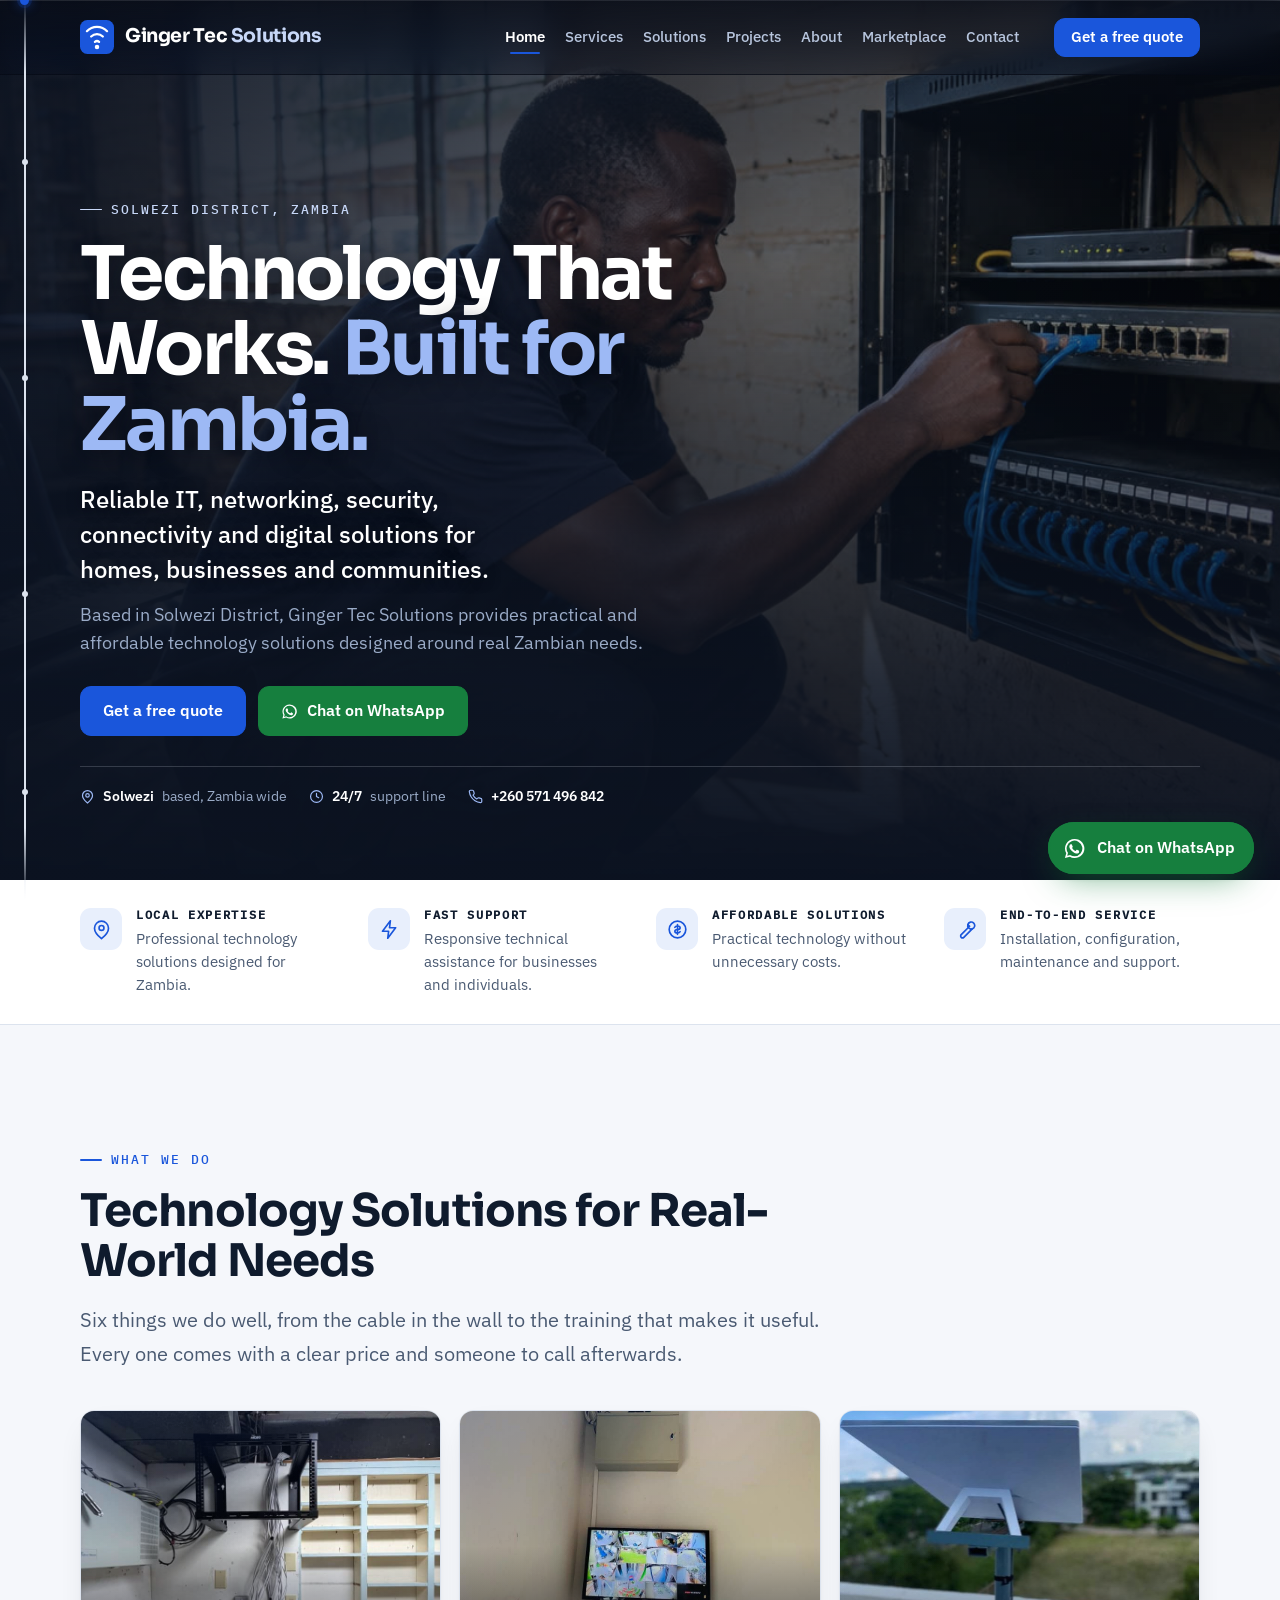
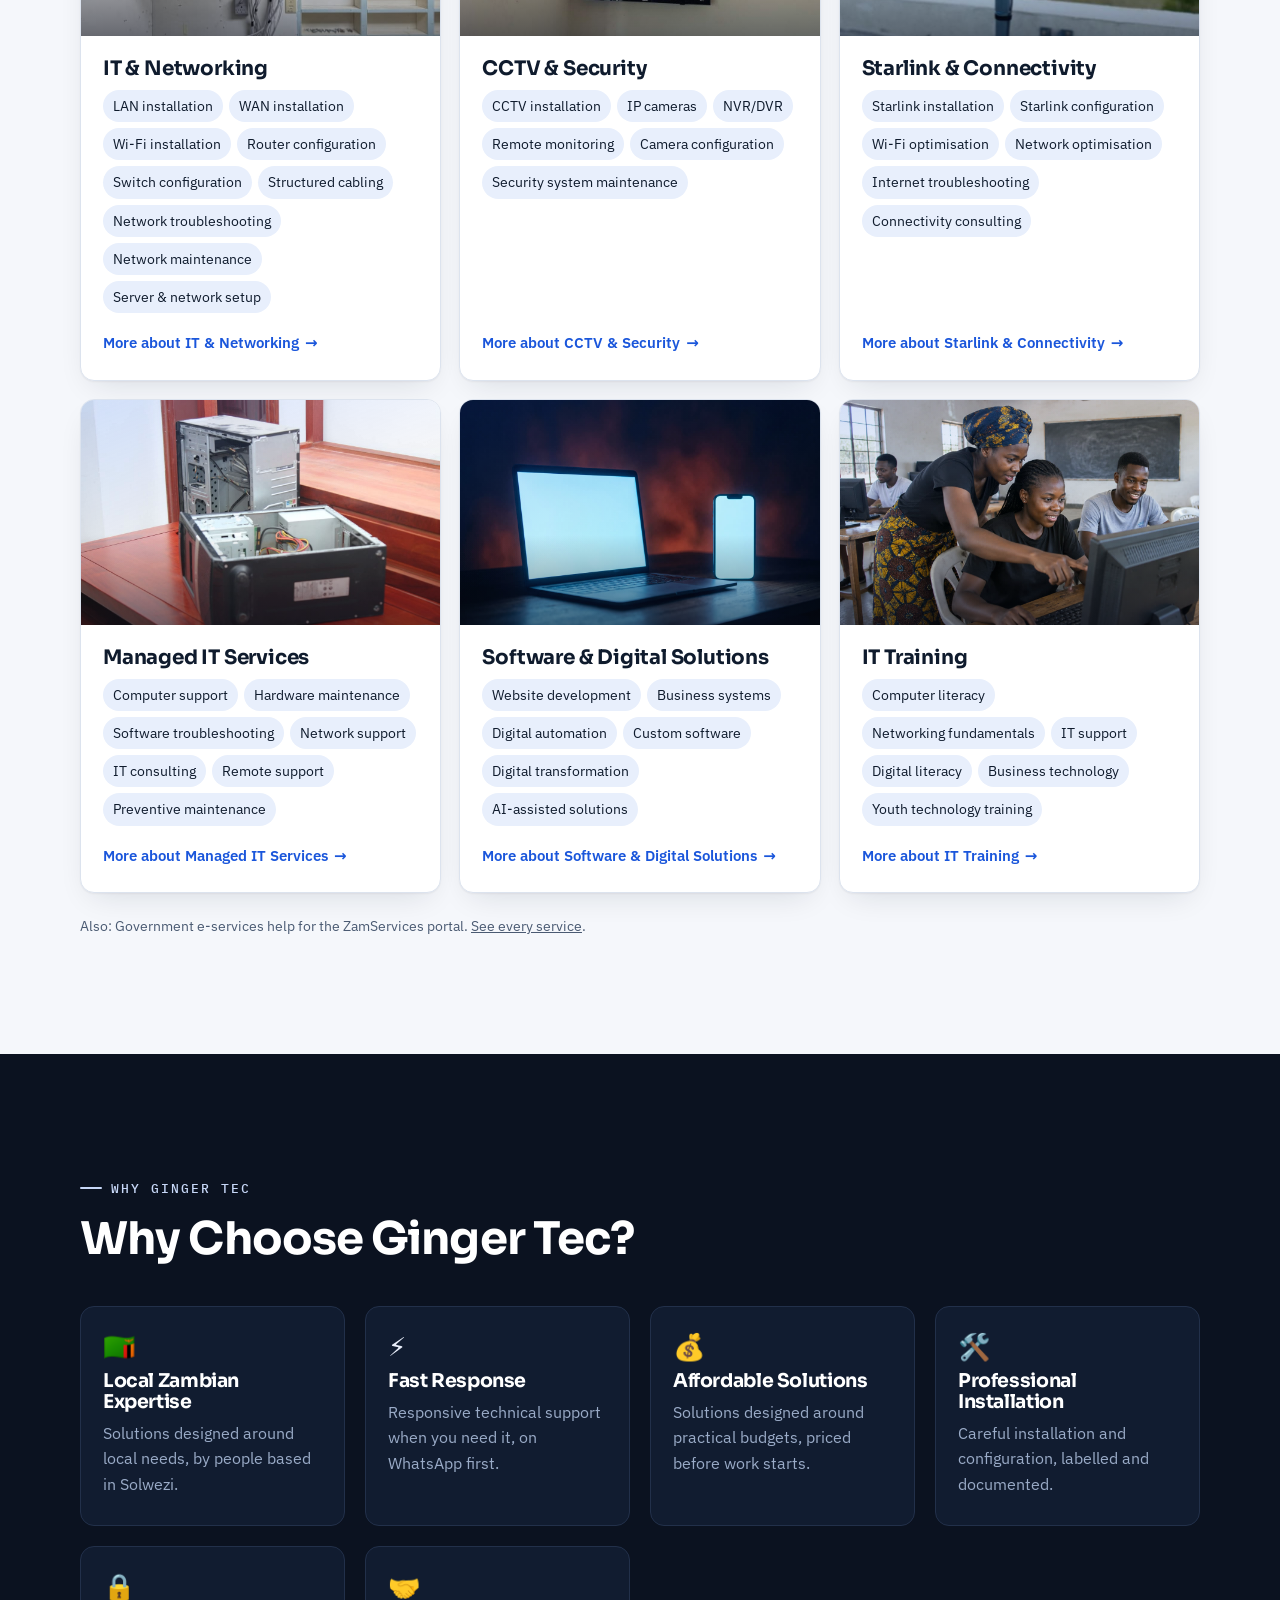
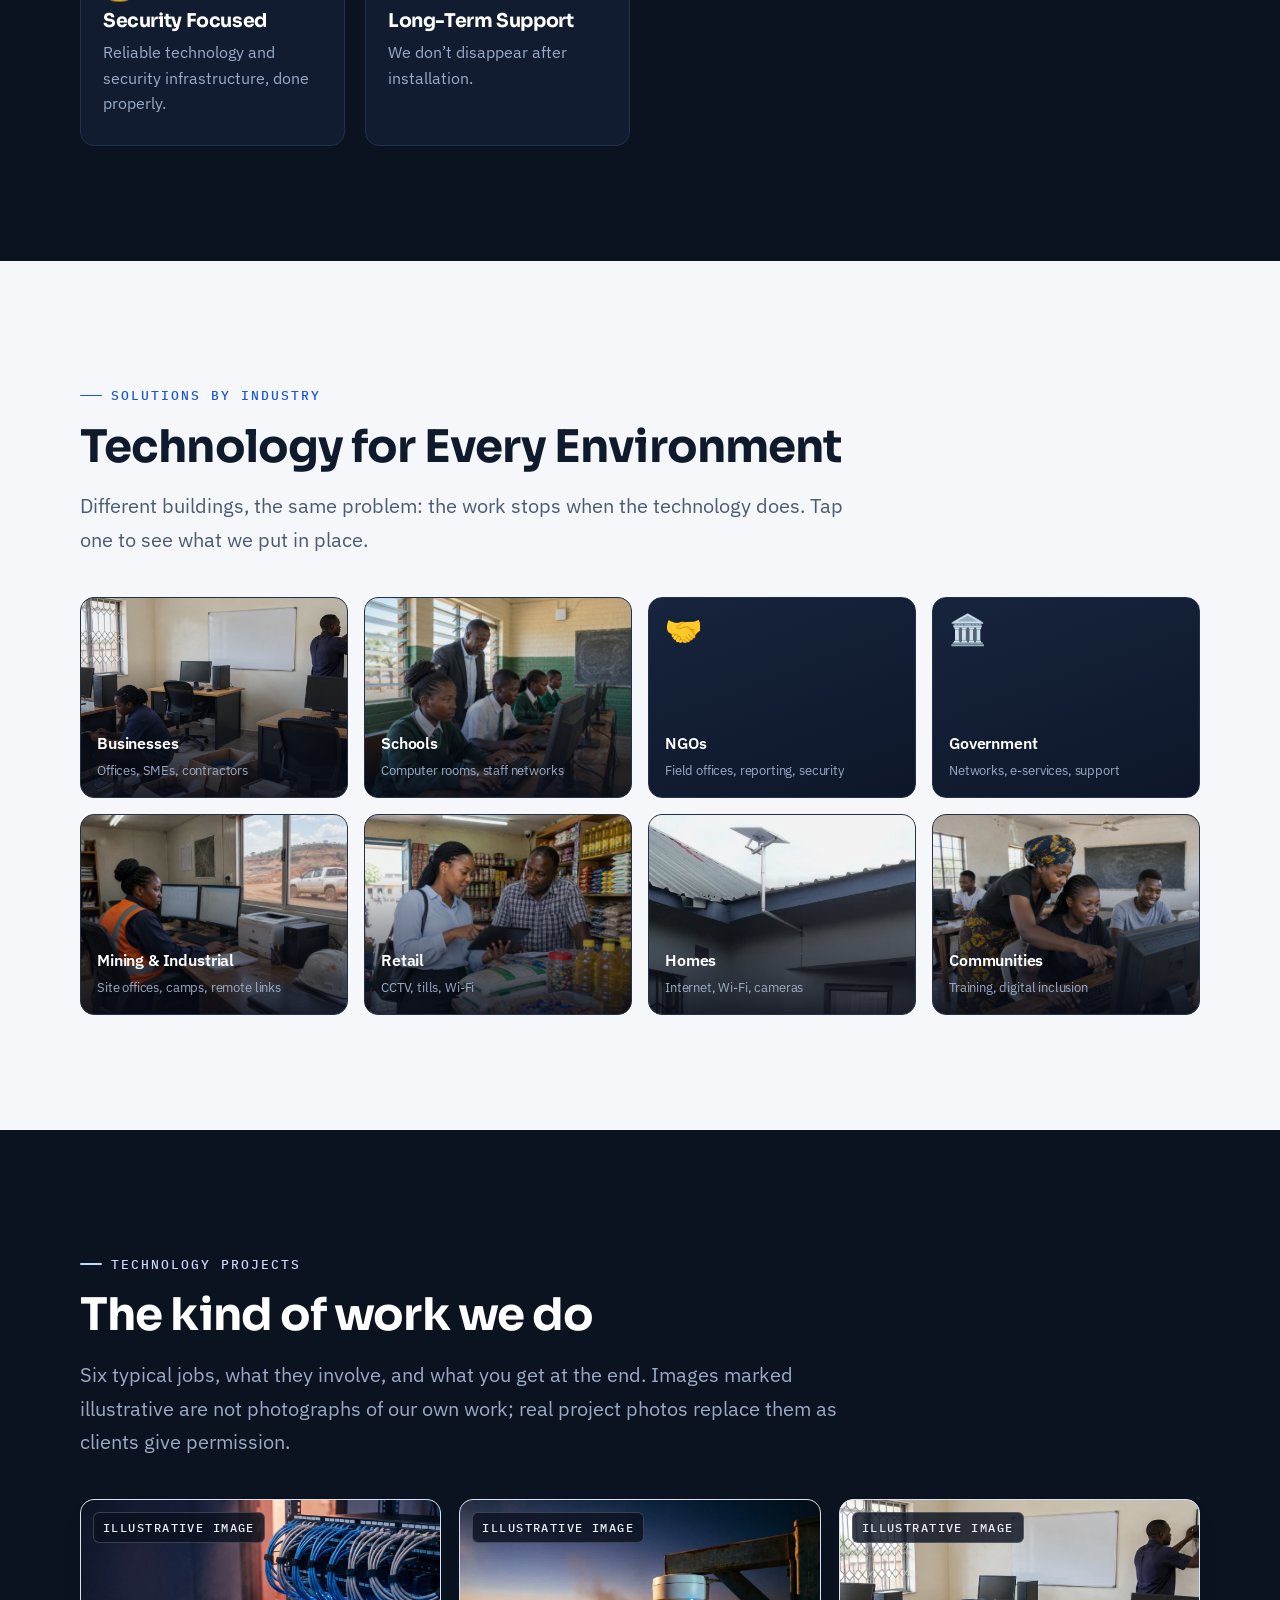
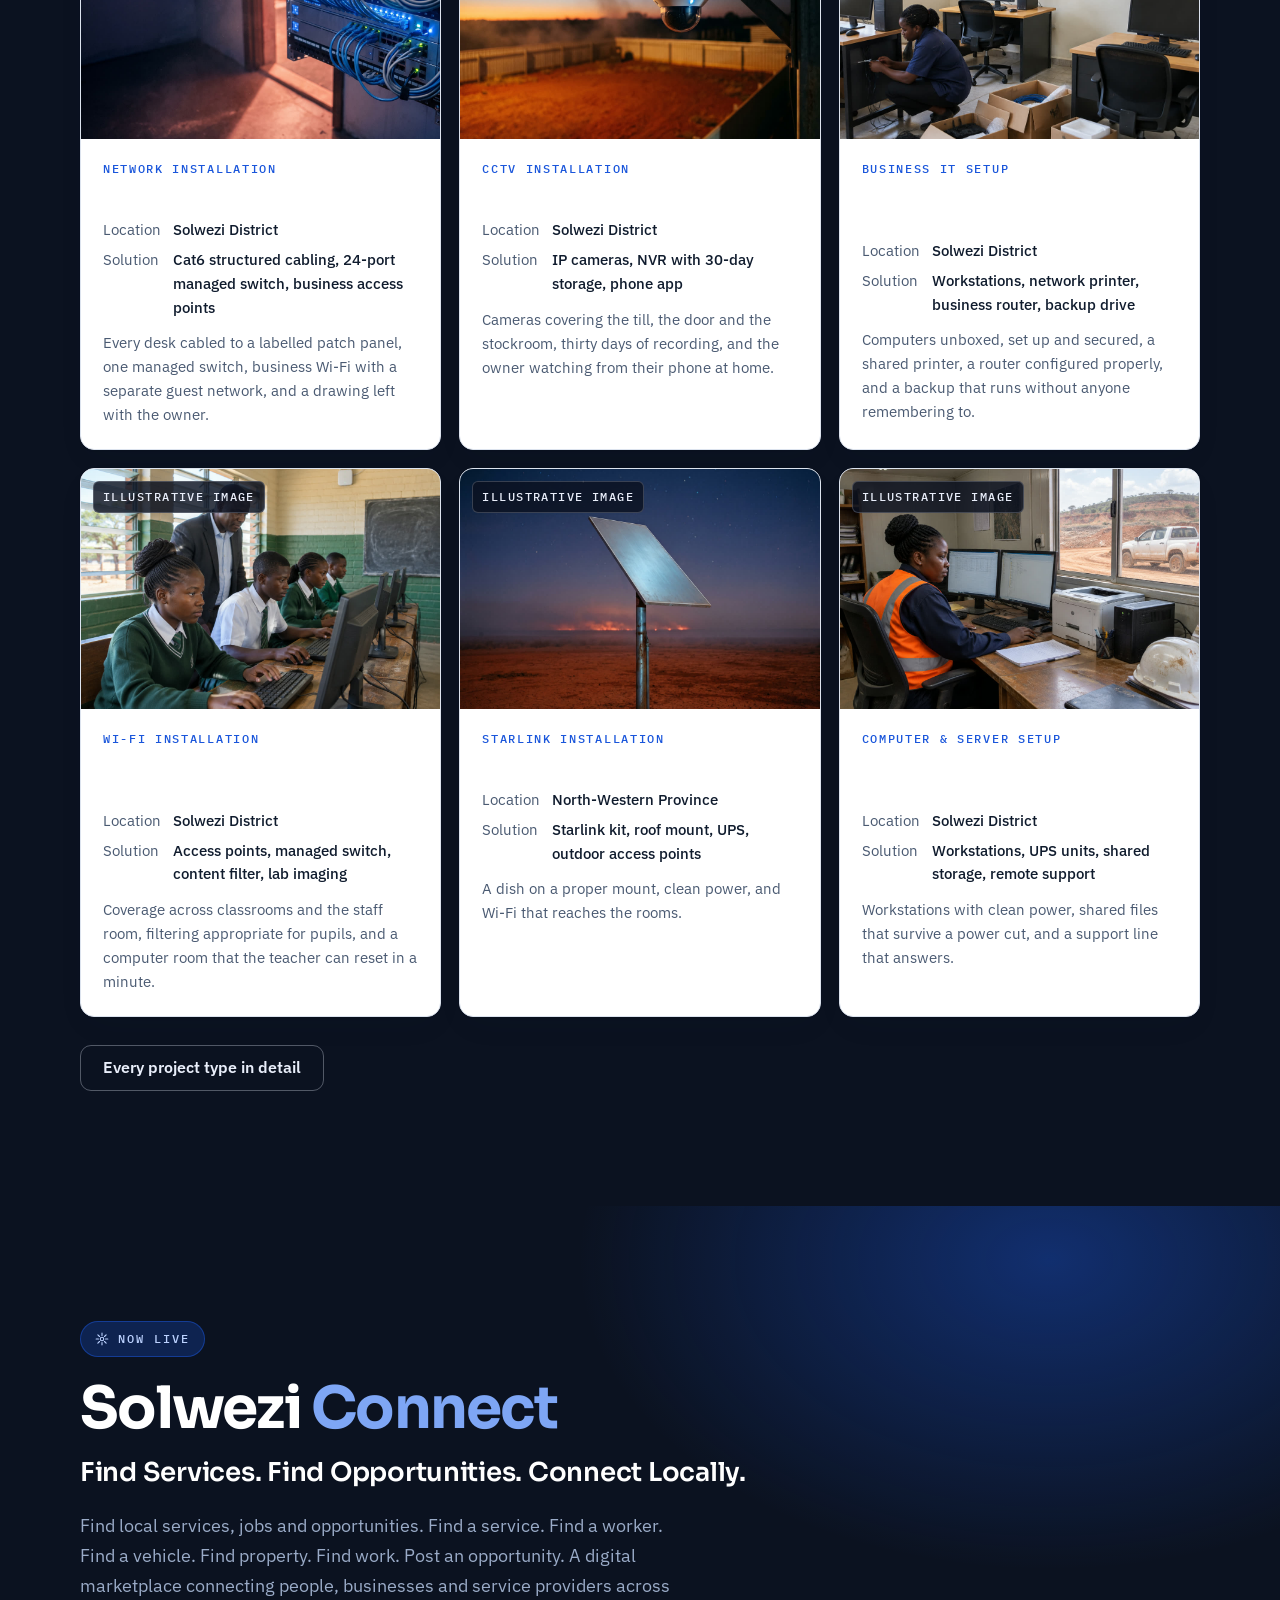
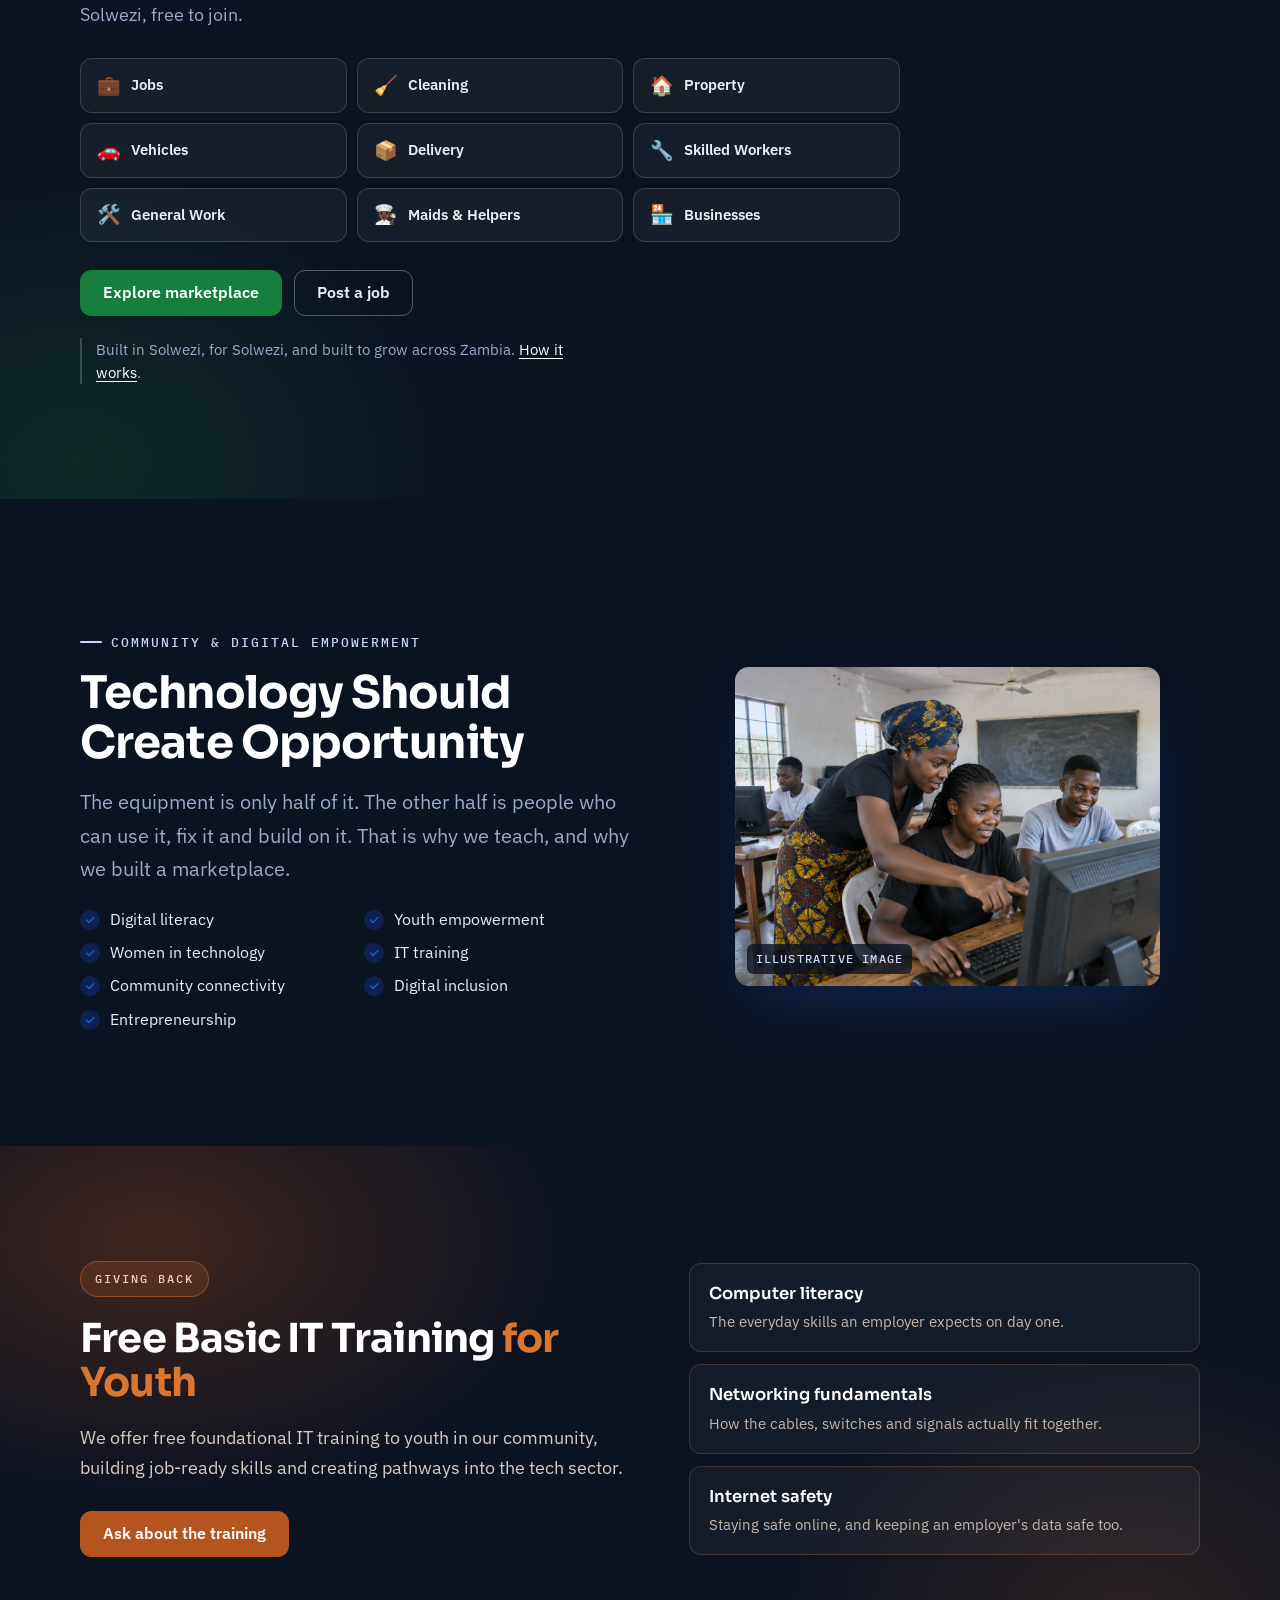
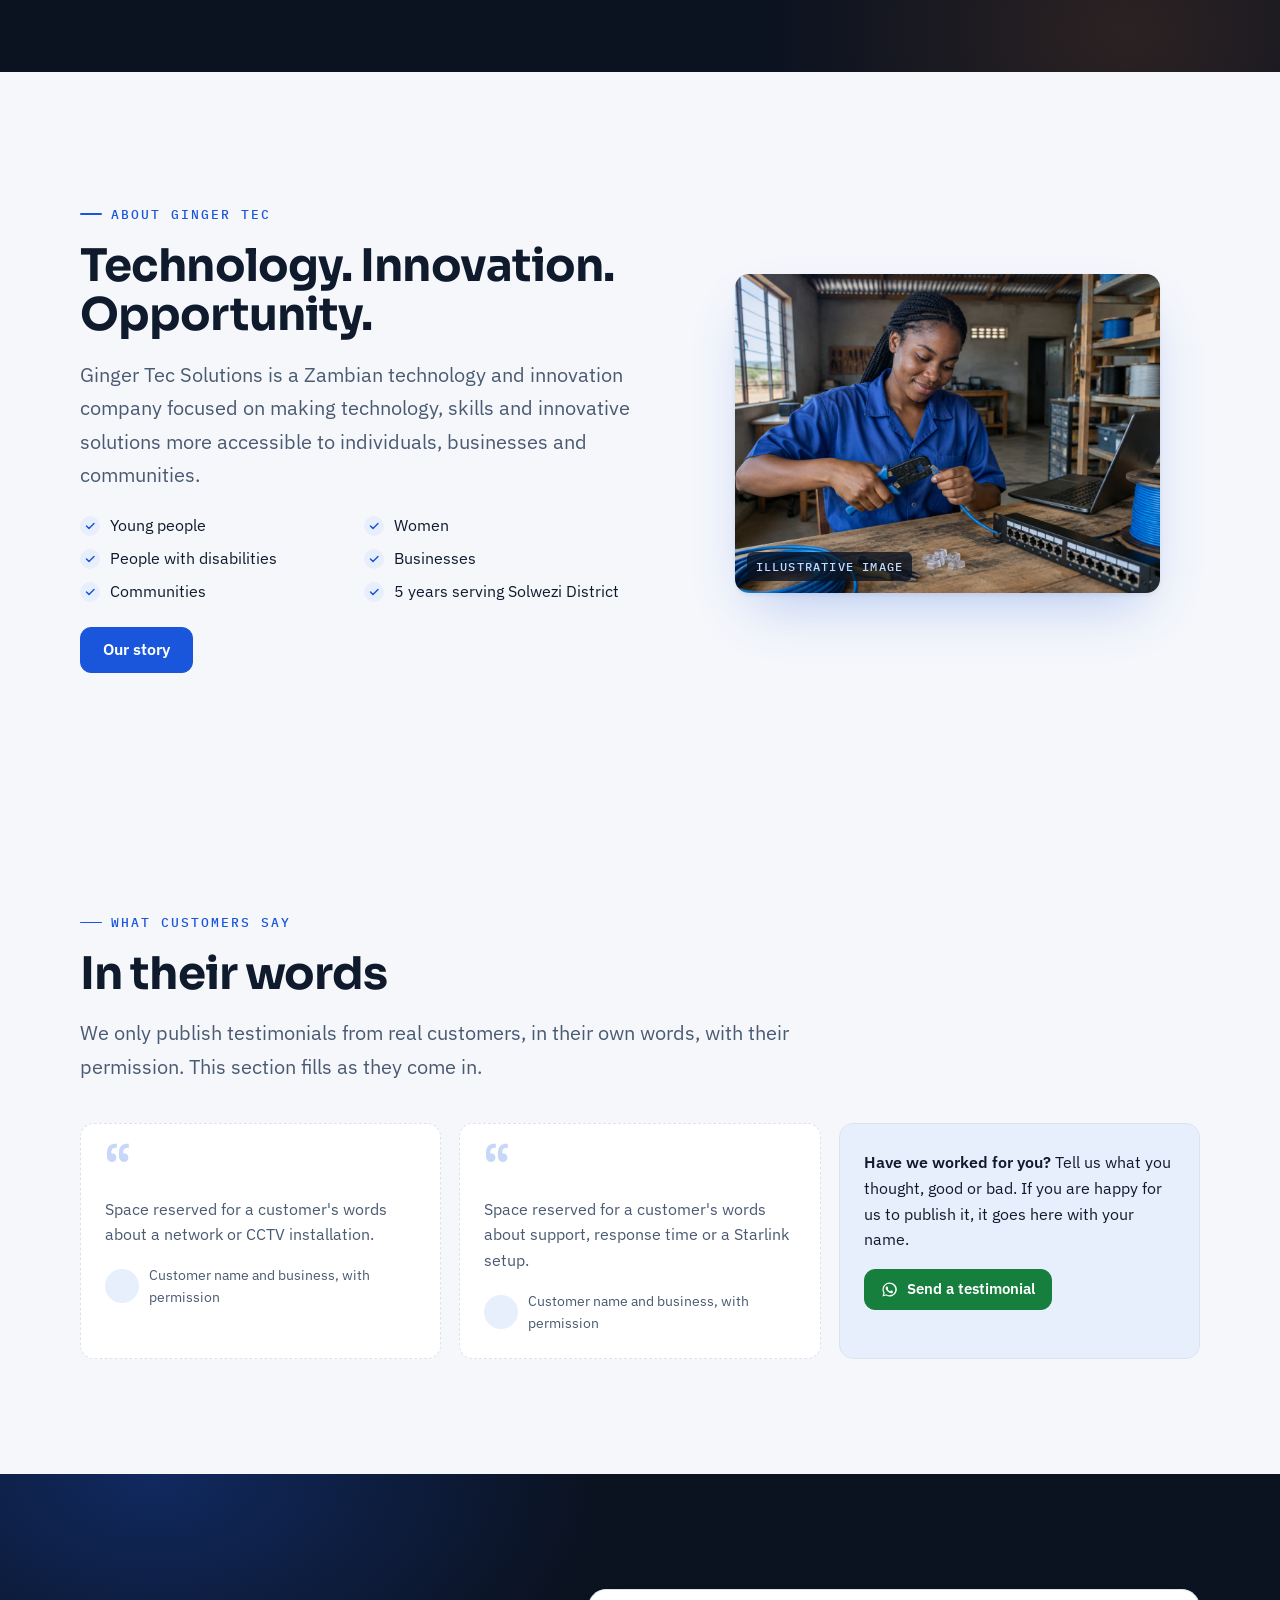
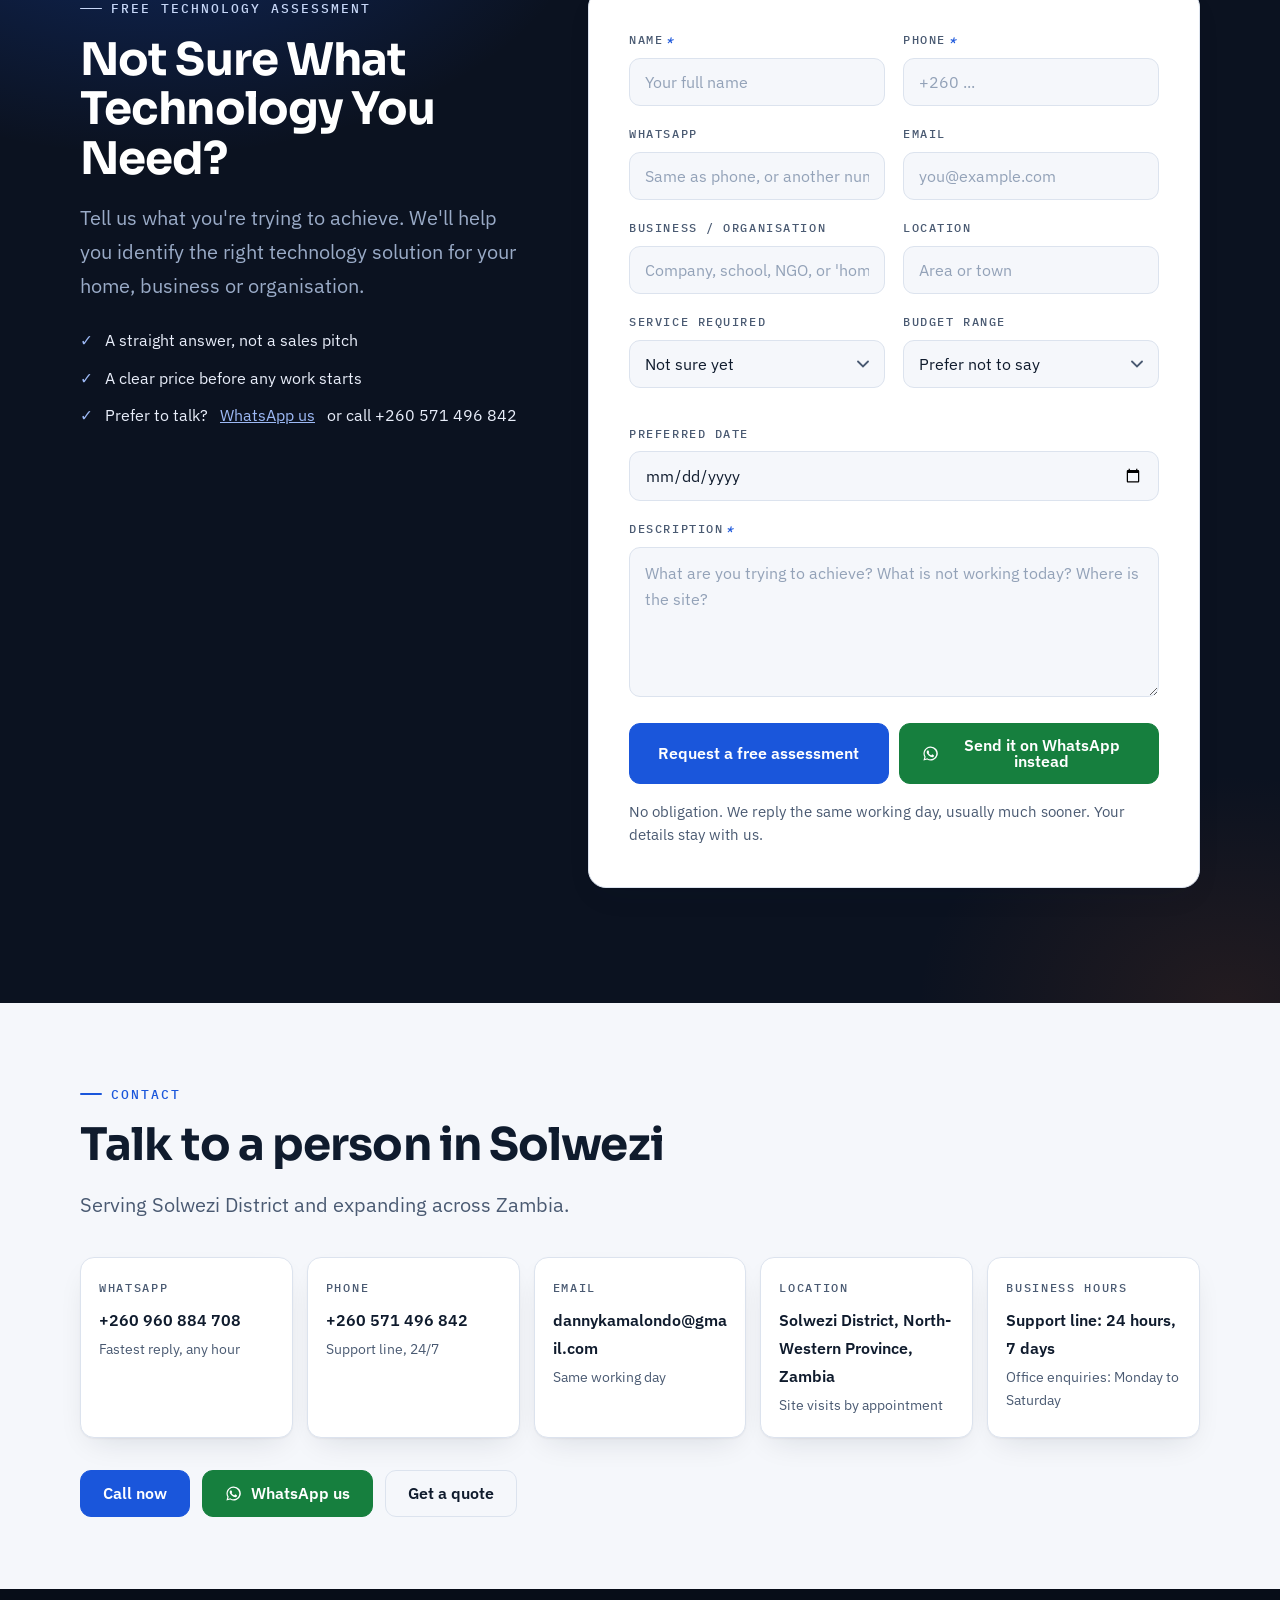
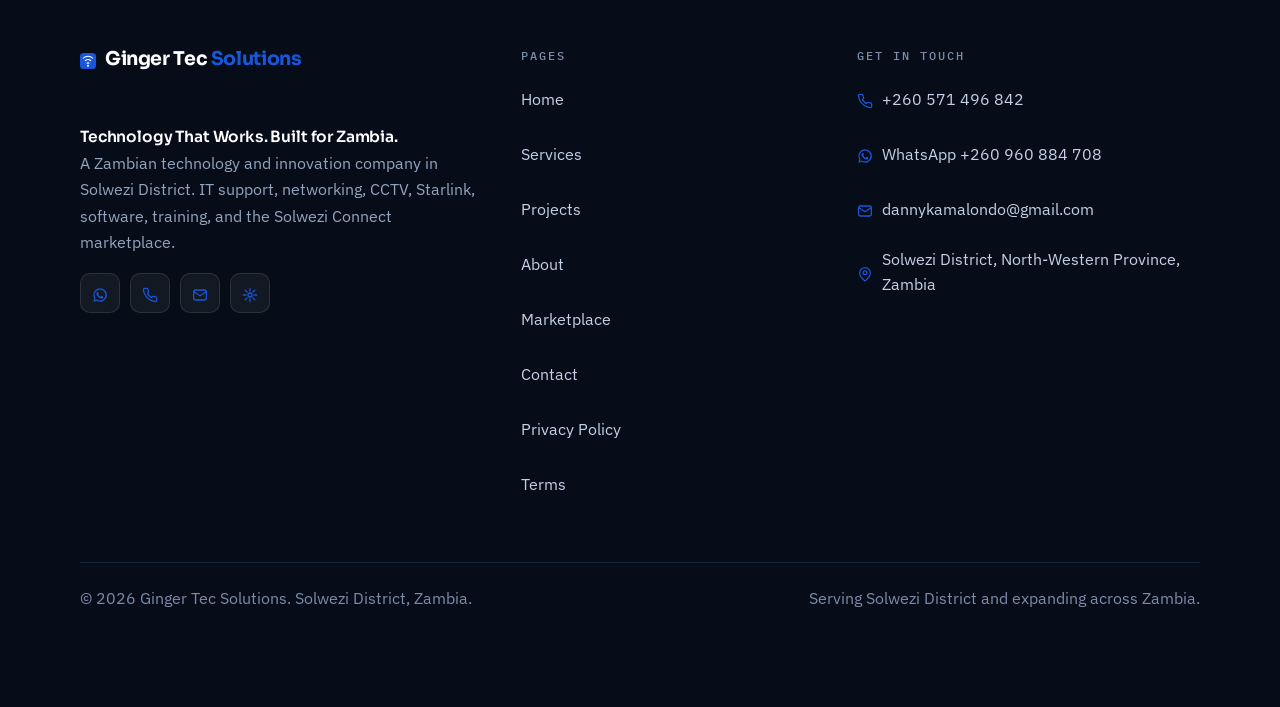
==== commit 2253877e: "Real installation photos on the Networking, CCTV, Starlink and IT Support services Ten photos suppli" ====
--- a/index.html
+++ b/index.html
@@ -293,7 +293,7 @@
       
       <div class="scards stag">
         <article class="scard">
-          <div class="scard__art"><img src="assets/svc/network.jpg" alt="A network cabinet with patch panel, switches and neatly routed blue and grey cables" loading="lazy" width="1200" height="750"></div>
+          <div class="scard__art"><img src="assets/photos/work/network-rack.jpg" alt="A wall-mounted open network rack with a bundle of grey Ethernet cables being pulled in during an installation" loading="lazy" width="1200" height="750"></div>
           <div class="scard__body">
             <h3>IT & Networking</h3>
             <ul><li>LAN installation</li><li>WAN installation</li><li>Wi-Fi installation</li><li>Router configuration</li><li>Switch configuration</li><li>Structured cabling</li><li>Network troubleshooting</li><li>Network maintenance</li><li>Server & network setup</li></ul>
@@ -301,7 +301,7 @@
           </div>
         </article>
         <article class="scard">
-          <div class="scard__art"><img src="assets/svc/cctv.jpg" alt="A dome security camera mounted under the eaves of a building at dusk" loading="lazy" width="1200" height="750"></div>
+          <div class="scard__art"><img src="assets/photos/work/cctv-monitor.jpg" alt="A wall-mounted screen showing sixteen camera views from a Hikvision recorder, with the recorder in a locked cabinet above it" loading="lazy" width="1200" height="750"></div>
           <div class="scard__body">
             <h3>CCTV & Security</h3>
             <ul><li>CCTV installation</li><li>IP cameras</li><li>NVR/DVR</li><li>Remote monitoring</li><li>Camera configuration</li><li>Security system maintenance</li></ul>
@@ -309,7 +309,7 @@
           </div>
         </article>
         <article class="scard">
-          <div class="scard__art"><img src="assets/svc/starlink.jpg" alt="A flat satellite internet panel on a pole against a dusk sky" loading="lazy" width="1200" height="750"></div>
+          <div class="scard__art"><img src="assets/photos/work/starlink-rooftop.jpg" alt="A Starlink dish on a pole mount at the edge of a flat roof, looking out over trees and houses" loading="lazy" width="1200" height="750"></div>
           <div class="scard__body">
             <h3>Starlink & Connectivity</h3>
             <ul><li>Starlink installation</li><li>Starlink configuration</li><li>Wi-Fi optimisation</li><li>Network optimisation</li><li>Internet troubleshooting</li><li>Connectivity consulting</li></ul>
@@ -317,7 +317,7 @@
           </div>
         </article>
         <article class="scard">
-          <div class="scard__art"><img src="assets/svc/managed.jpg" alt="Monitors on desks in an office at dusk beside a server tower" loading="lazy" width="1200" height="750"></div>
+          <div class="scard__art"><img src="assets/photos/work/pc-hardware-repair.jpg" alt="Two desktop computers opened on a bench for repair, with the power supply and drive bays visible" loading="lazy" width="1200" height="750"></div>
           <div class="scard__body">
             <h3>Managed IT Services</h3>
             <ul><li>Computer support</li><li>Hardware maintenance</li><li>Software troubleshooting</li><li>Network support</li><li>IT consulting</li><li>Remote support</li><li>Preventive maintenance</li></ul>
@@ -380,7 +380,7 @@
         <a class="ind ind--flat" href="solutions.html#government"><span class="ind__ico" aria-hidden="true">🏛️</span><span class="ind__label">Government<small>Networks, e-services, support</small></span></a>
         <a class="ind" href="solutions.html#mining-industrial"><img src="assets/photos/mining-office.jpg" alt="A site office overlooking red earth and a parked pickup" loading="lazy" width="1200" height="900"><span class="ind__label">Mining & Industrial<small>Site offices, camps, remote links</small></span></a>
         <a class="ind" href="solutions.html#retail"><img src="assets/photos/shop-consult.jpg" alt="A consultant with a shop owner in a grocery shop" loading="lazy" width="1200" height="900"><span class="ind__label">Retail<small>CCTV, tills, Wi-Fi</small></span></a>
-        <a class="ind" href="solutions.html#homes"><img src="assets/photos/home-internet.jpg" alt="A technician mounting a dish on a house while the homeowner watches" loading="lazy" width="1200" height="900"><span class="ind__label">Homes<small>Internet, Wi-Fi, cameras</small></span></a>
+        <a class="ind" href="solutions.html#homes"><img src="assets/photos/work/starlink-house.jpg" alt="A Starlink dish mounted above the roof of a house" loading="lazy" width="1200" height="900"><span class="ind__label">Homes<small>Internet, Wi-Fi, cameras</small></span></a>
         <a class="ind" href="solutions.html#communities"><img src="assets/photos/training.jpg" alt="Young people learning at computers" loading="lazy" width="1200" height="900"><span class="ind__label">Communities<small>Training, digital inclusion</small></span></a>
       </div>
     </div>
--- a/assets/site.css
+++ b/assets/site.css
@@ -536,10 +536,10 @@
 /* ---------- Detailed service rows (Services page) ---------- */
 .svc{display:grid;gap:38px;grid-template-columns:.9fr 1.1fr;align-items:center;padding-block:clamp(38px,5vw,56px);border-top:1px solid var(--line)}
 .svc:first-of-type{border-top:0}
-.svc:nth-child(even) .svc__art{order:-1}
+.svc:nth-child(even) > div:last-child{order:-1}
 @media (max-width:860px){
   .svc{grid-template-columns:1fr;gap:24px}
-  .svc:nth-child(even) .svc__art{order:0}
+  .svc:nth-child(even) > div:last-child{order:0}
 }
 .svc__n{font-family:var(--mono);font-size:12.5px;letter-spacing:.16em;color:var(--accent);margin-bottom:12px;display:block}
 /* each service is a top level topic on this page, so these are h2 */
@@ -1317,3 +1317,7 @@
 /* small mono labels: never below 12px */
 .proj__illus,.sol__illus,.cg__k,.sol__psb dt,.feat__art figcaption,.connect-band__tag,.trust__item h3{font-size:12px}
 .svc__cap{font-size:12px}
+
+/* real installation photos under a service image */
+.svc__gal{display:grid;grid-template-columns:1fr 1fr;gap:10px;margin-top:10px}
+.svc__gal img{width:100%;aspect-ratio:4/3;object-fit:cover;border-radius:12px;display:block;border:1px solid var(--line)}
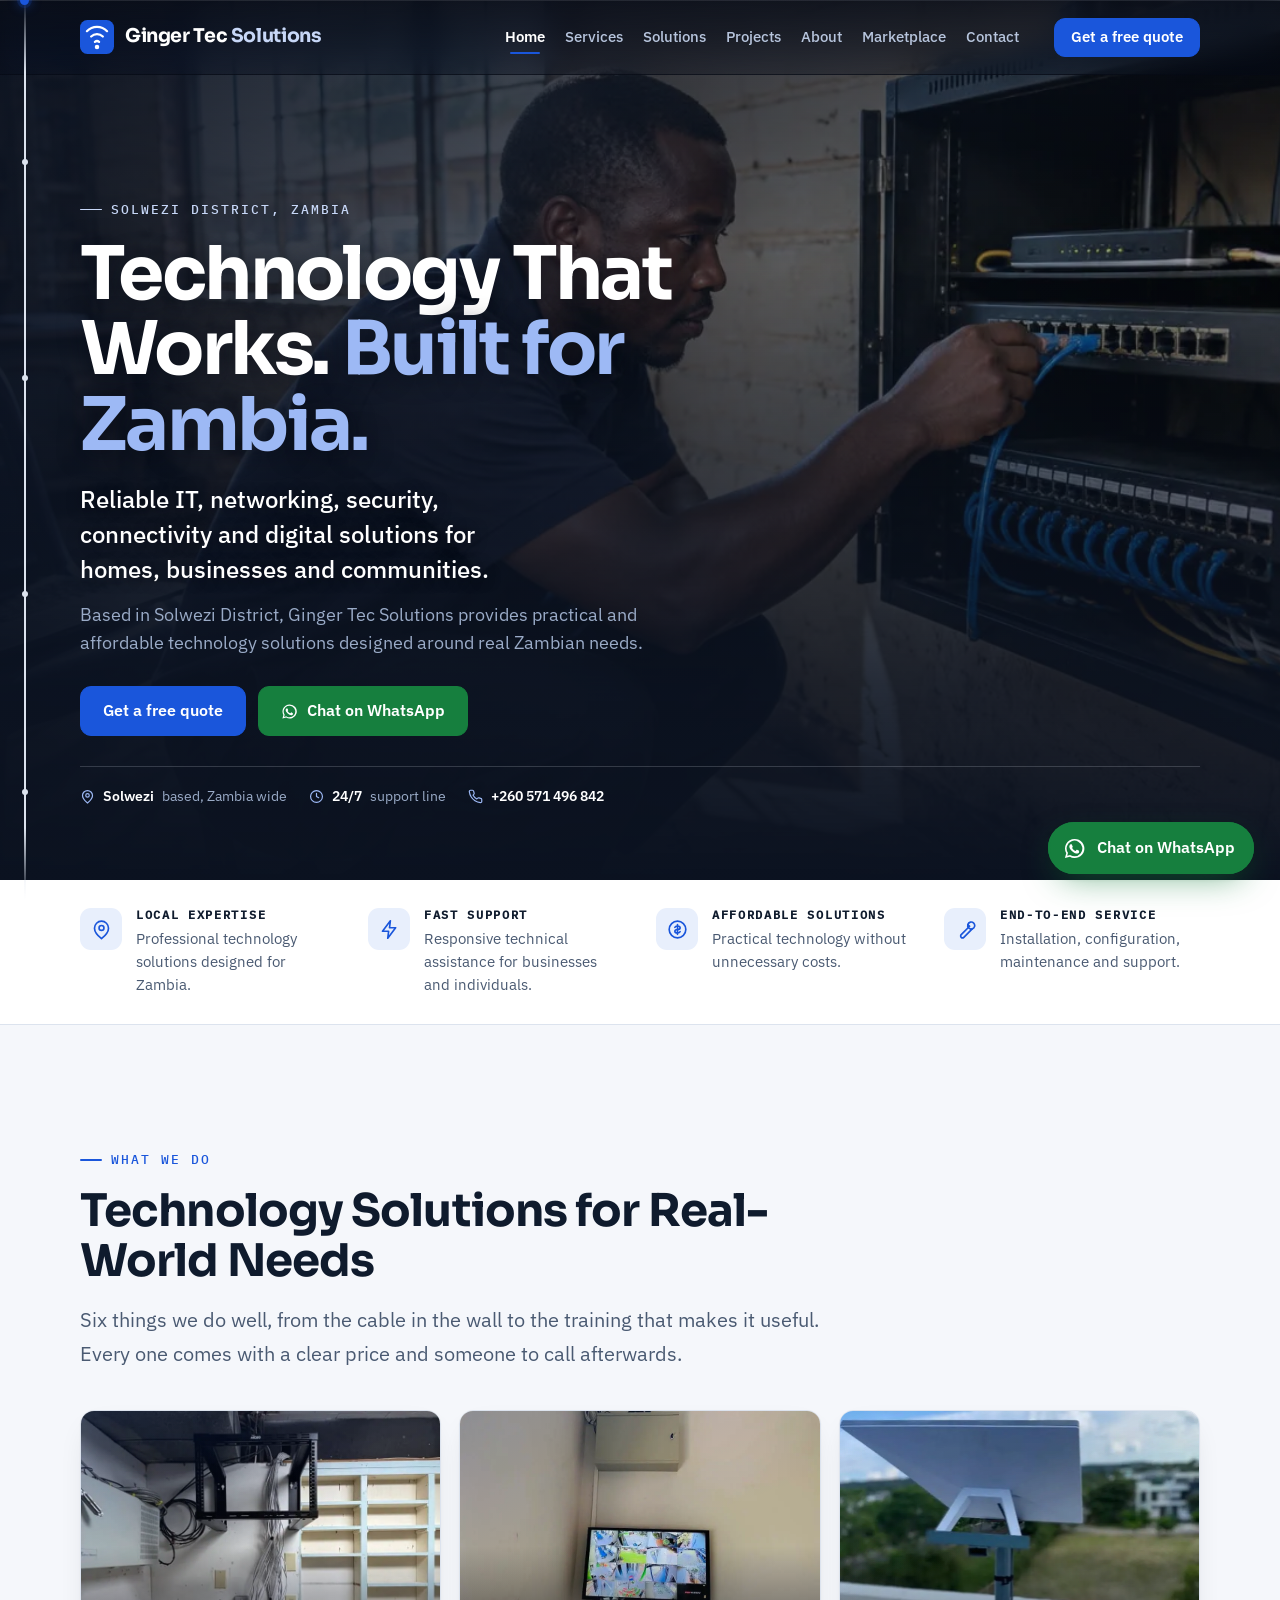
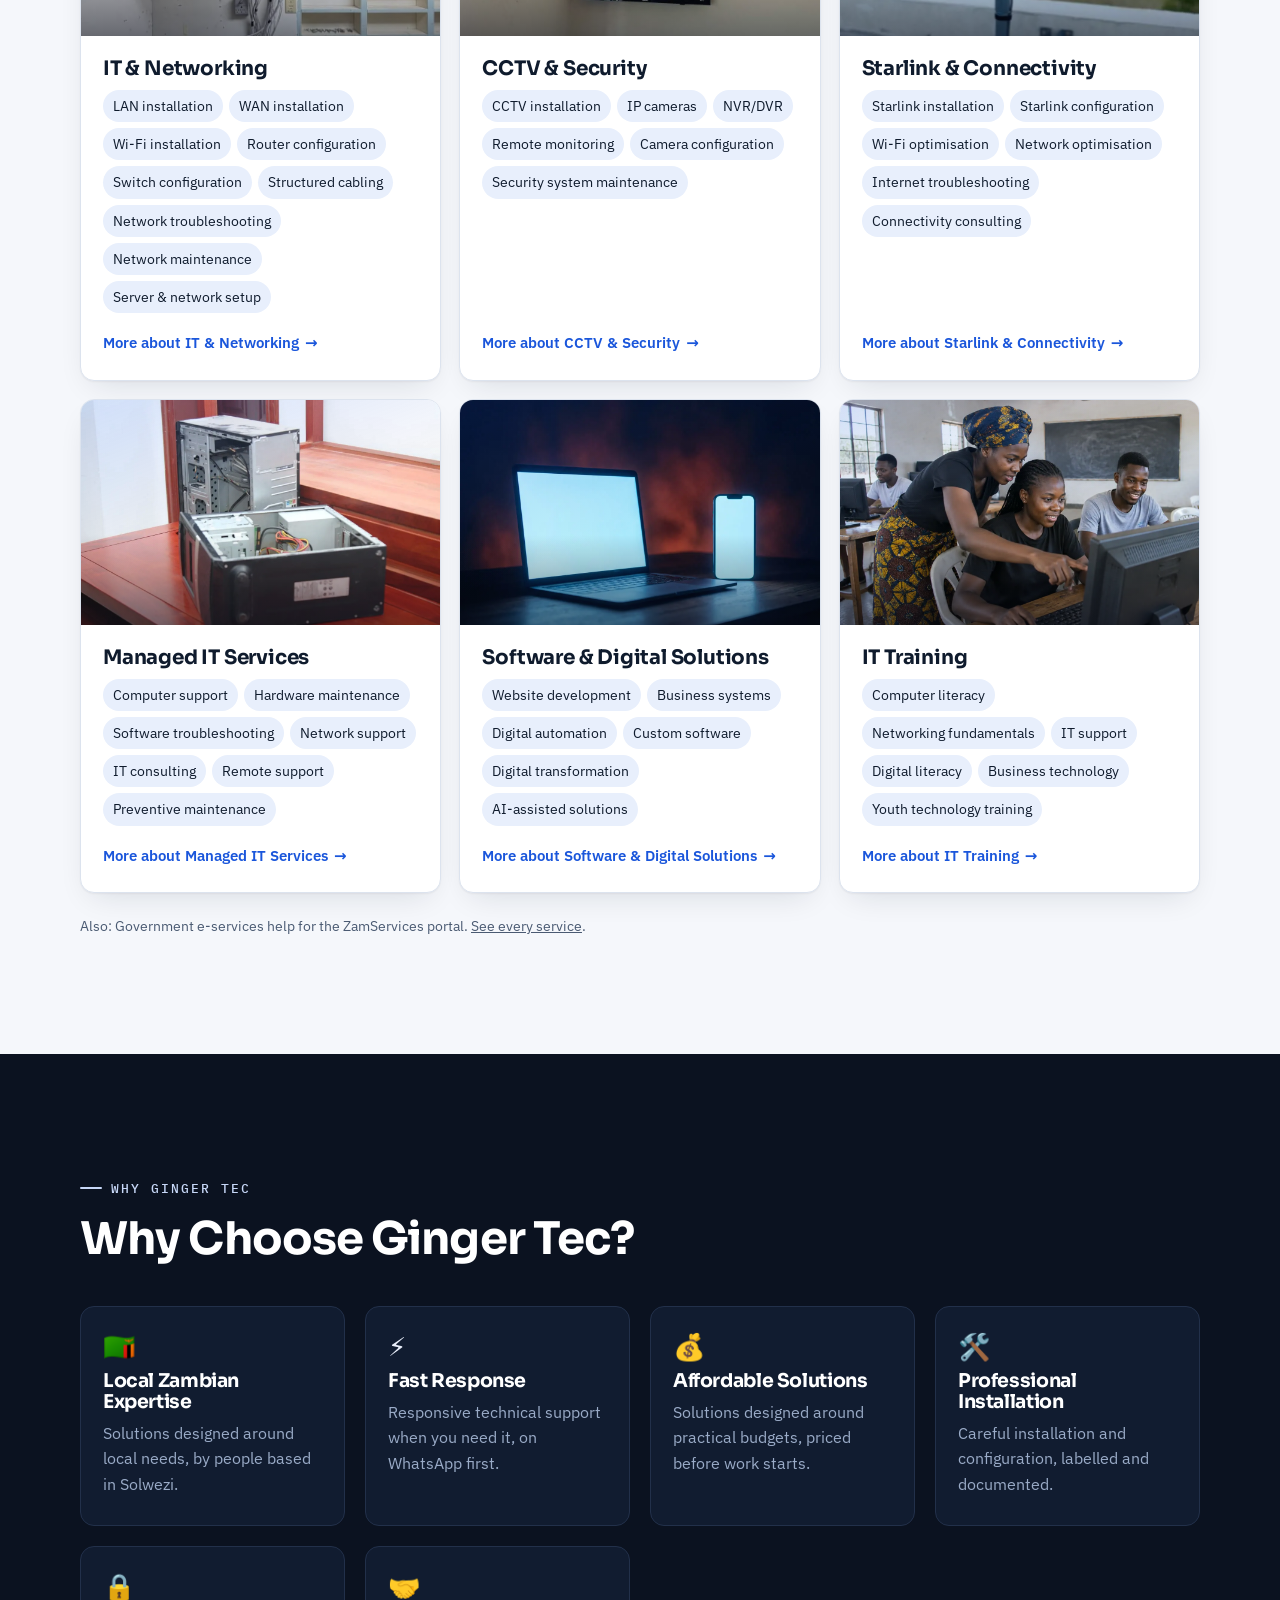
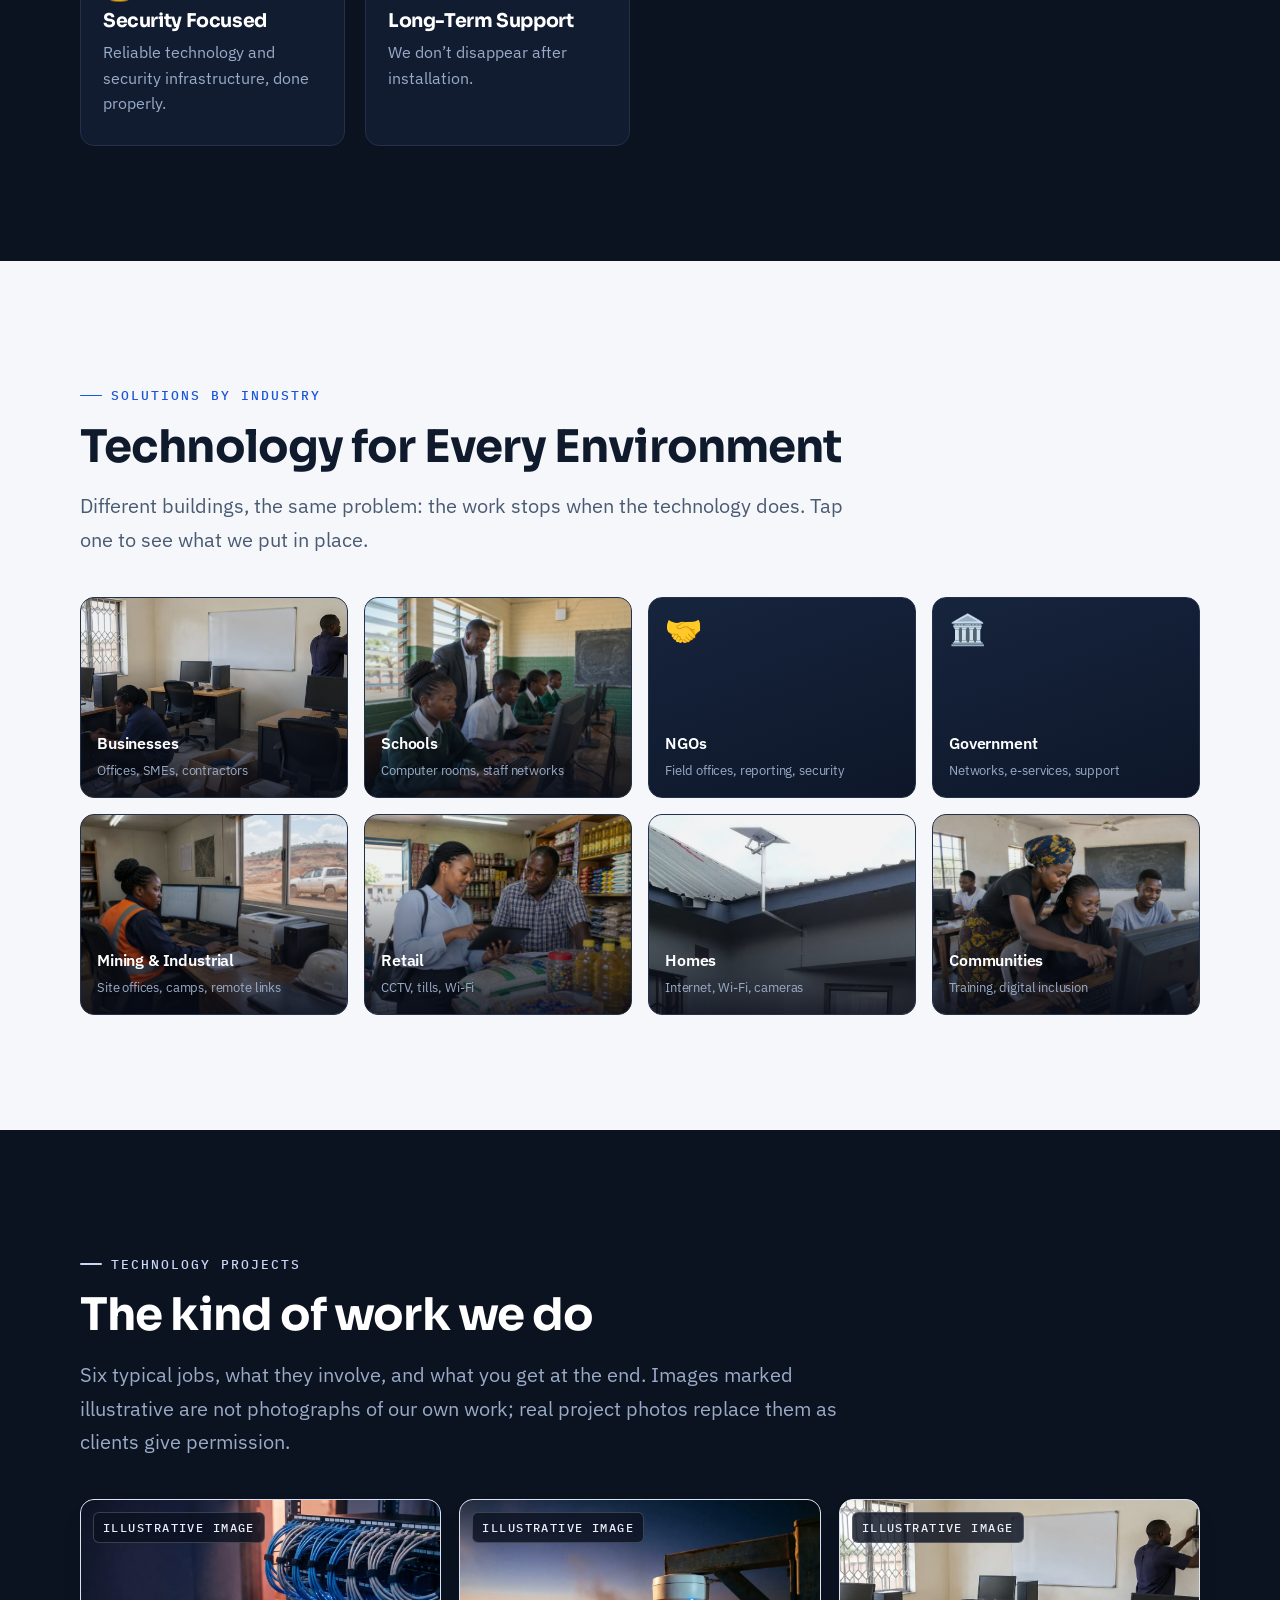
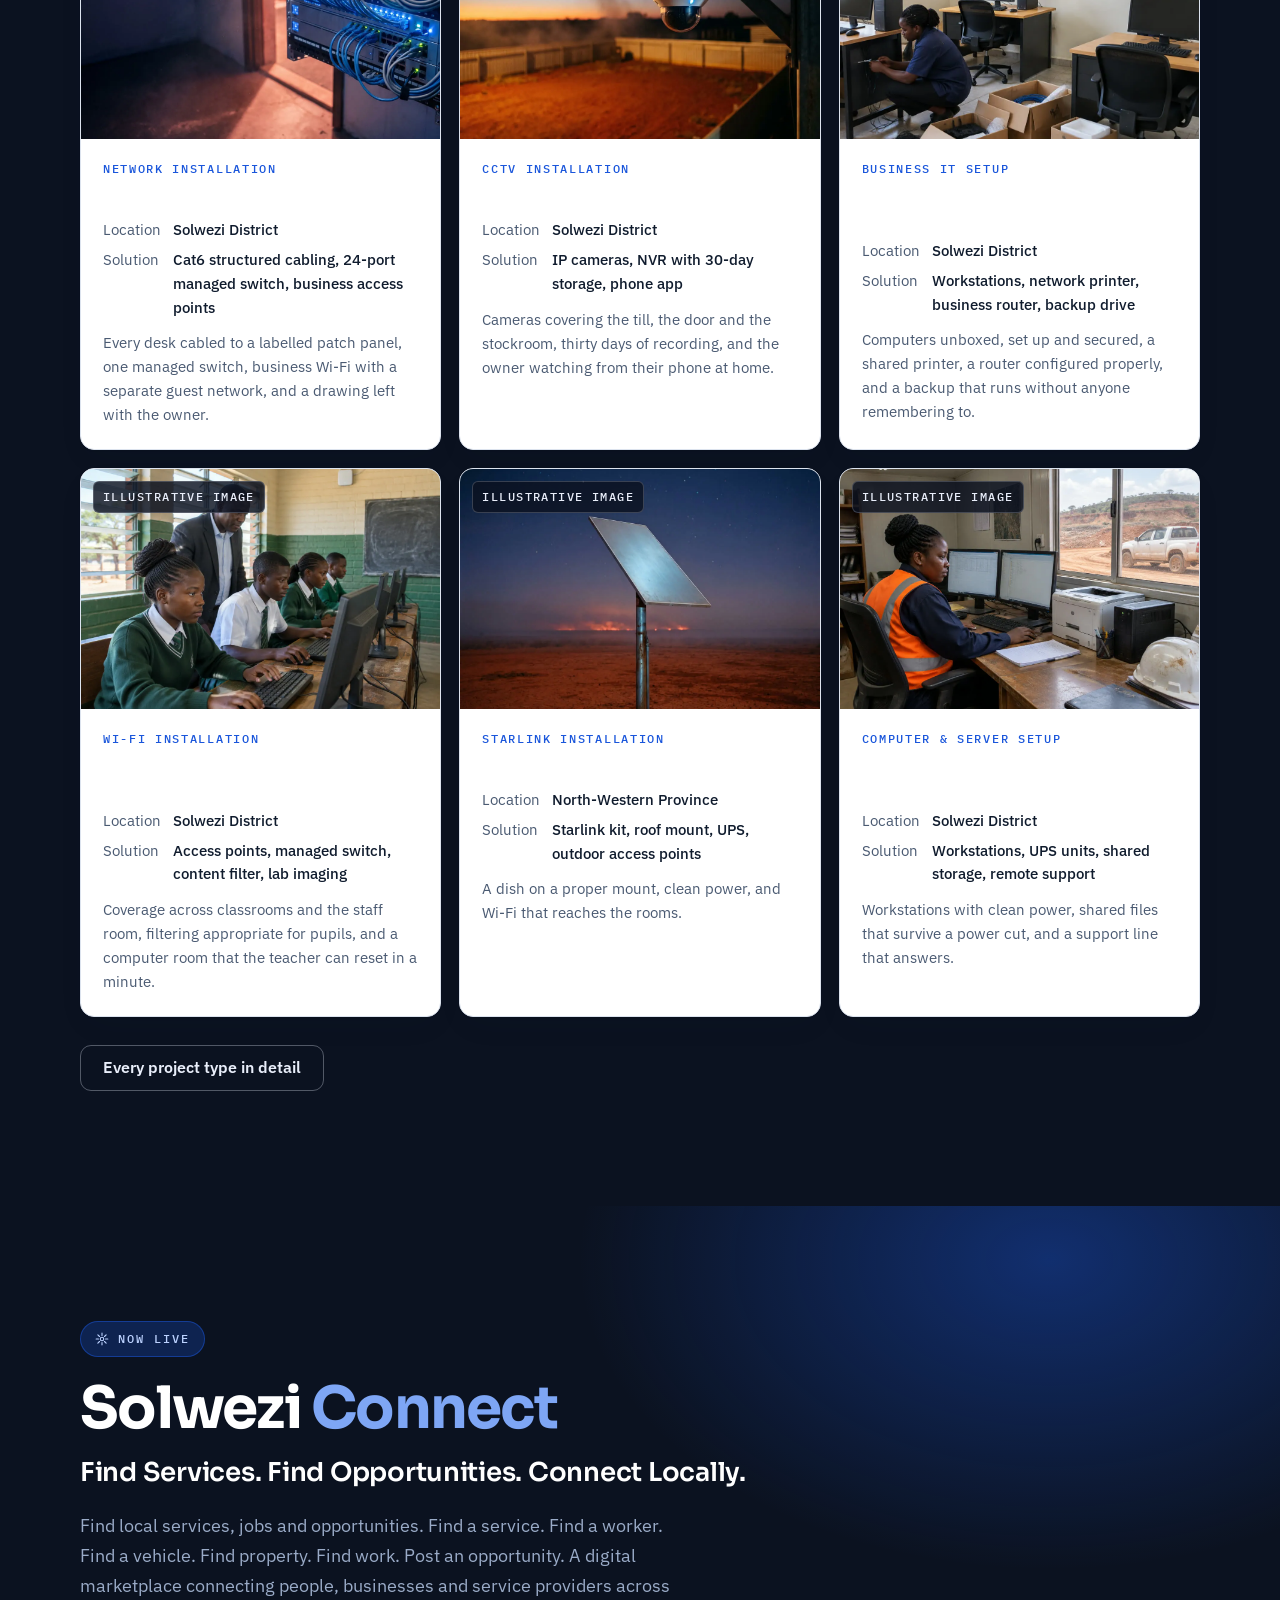
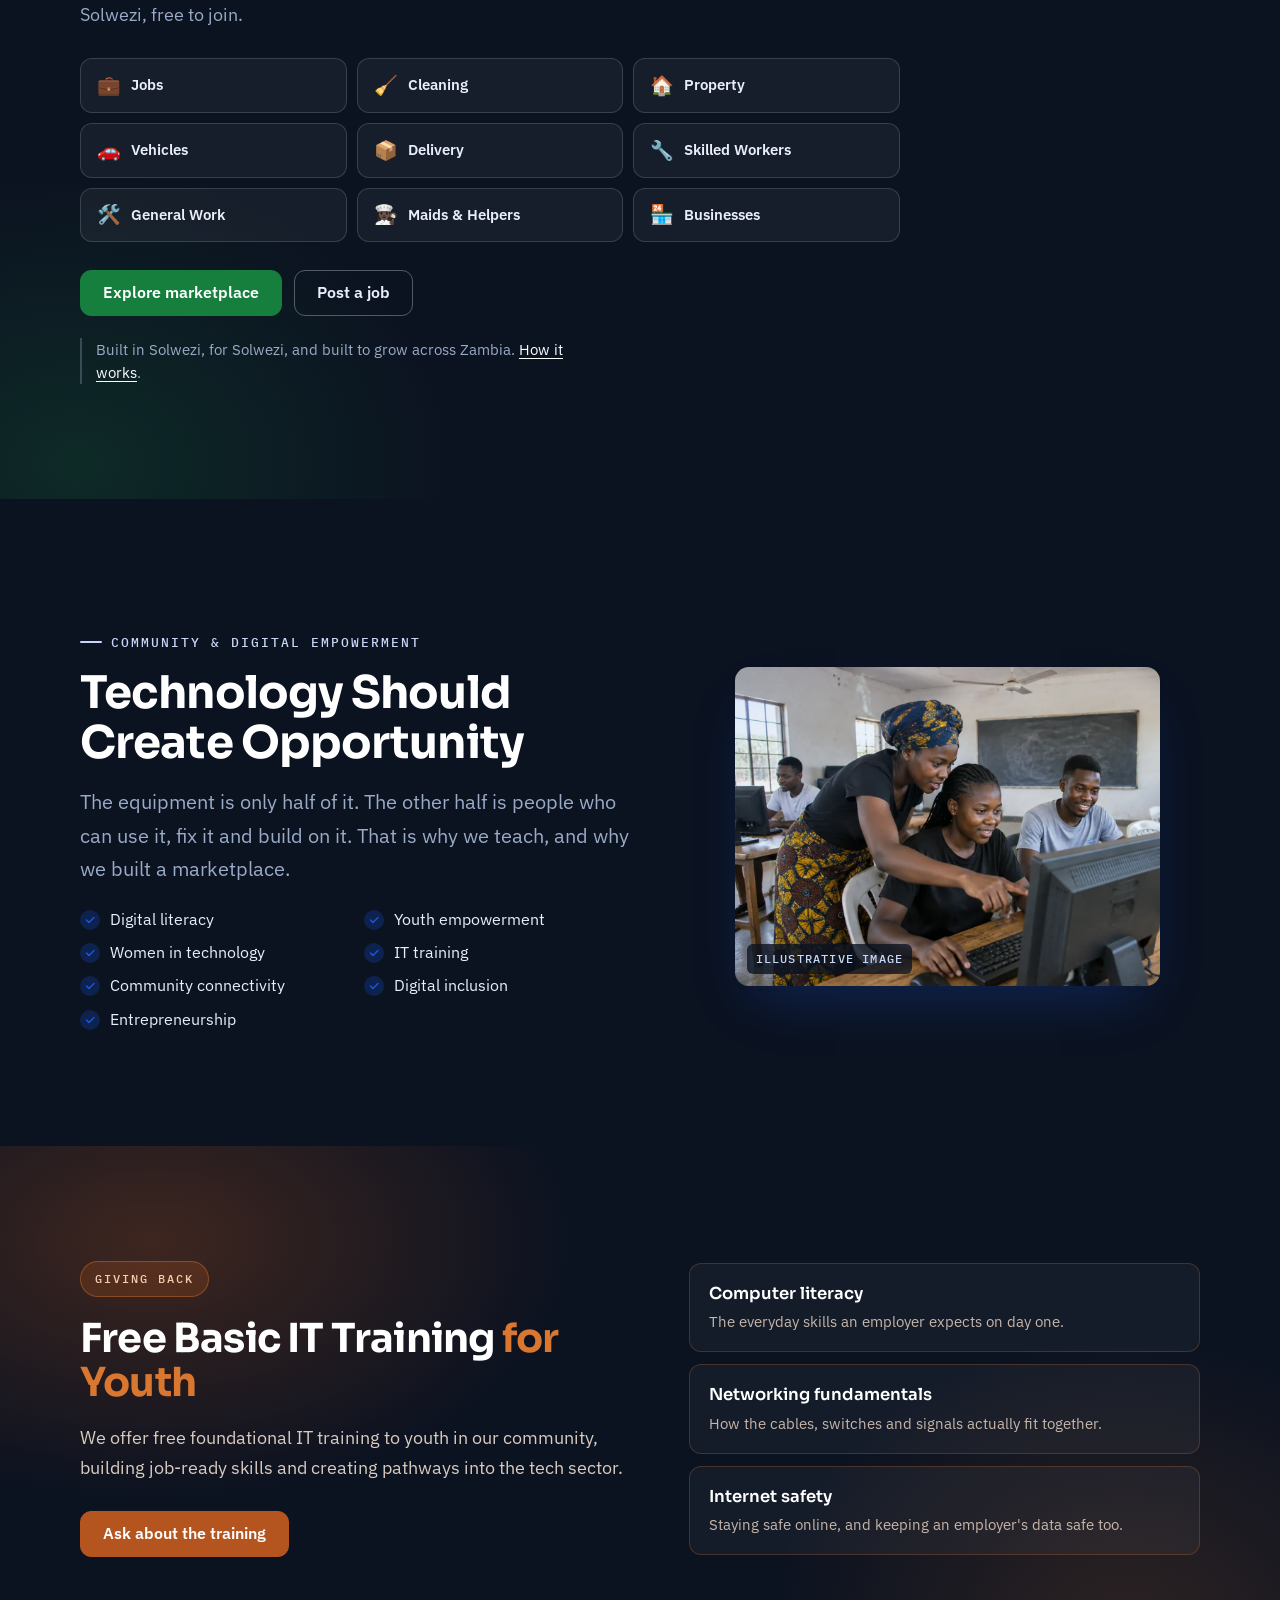
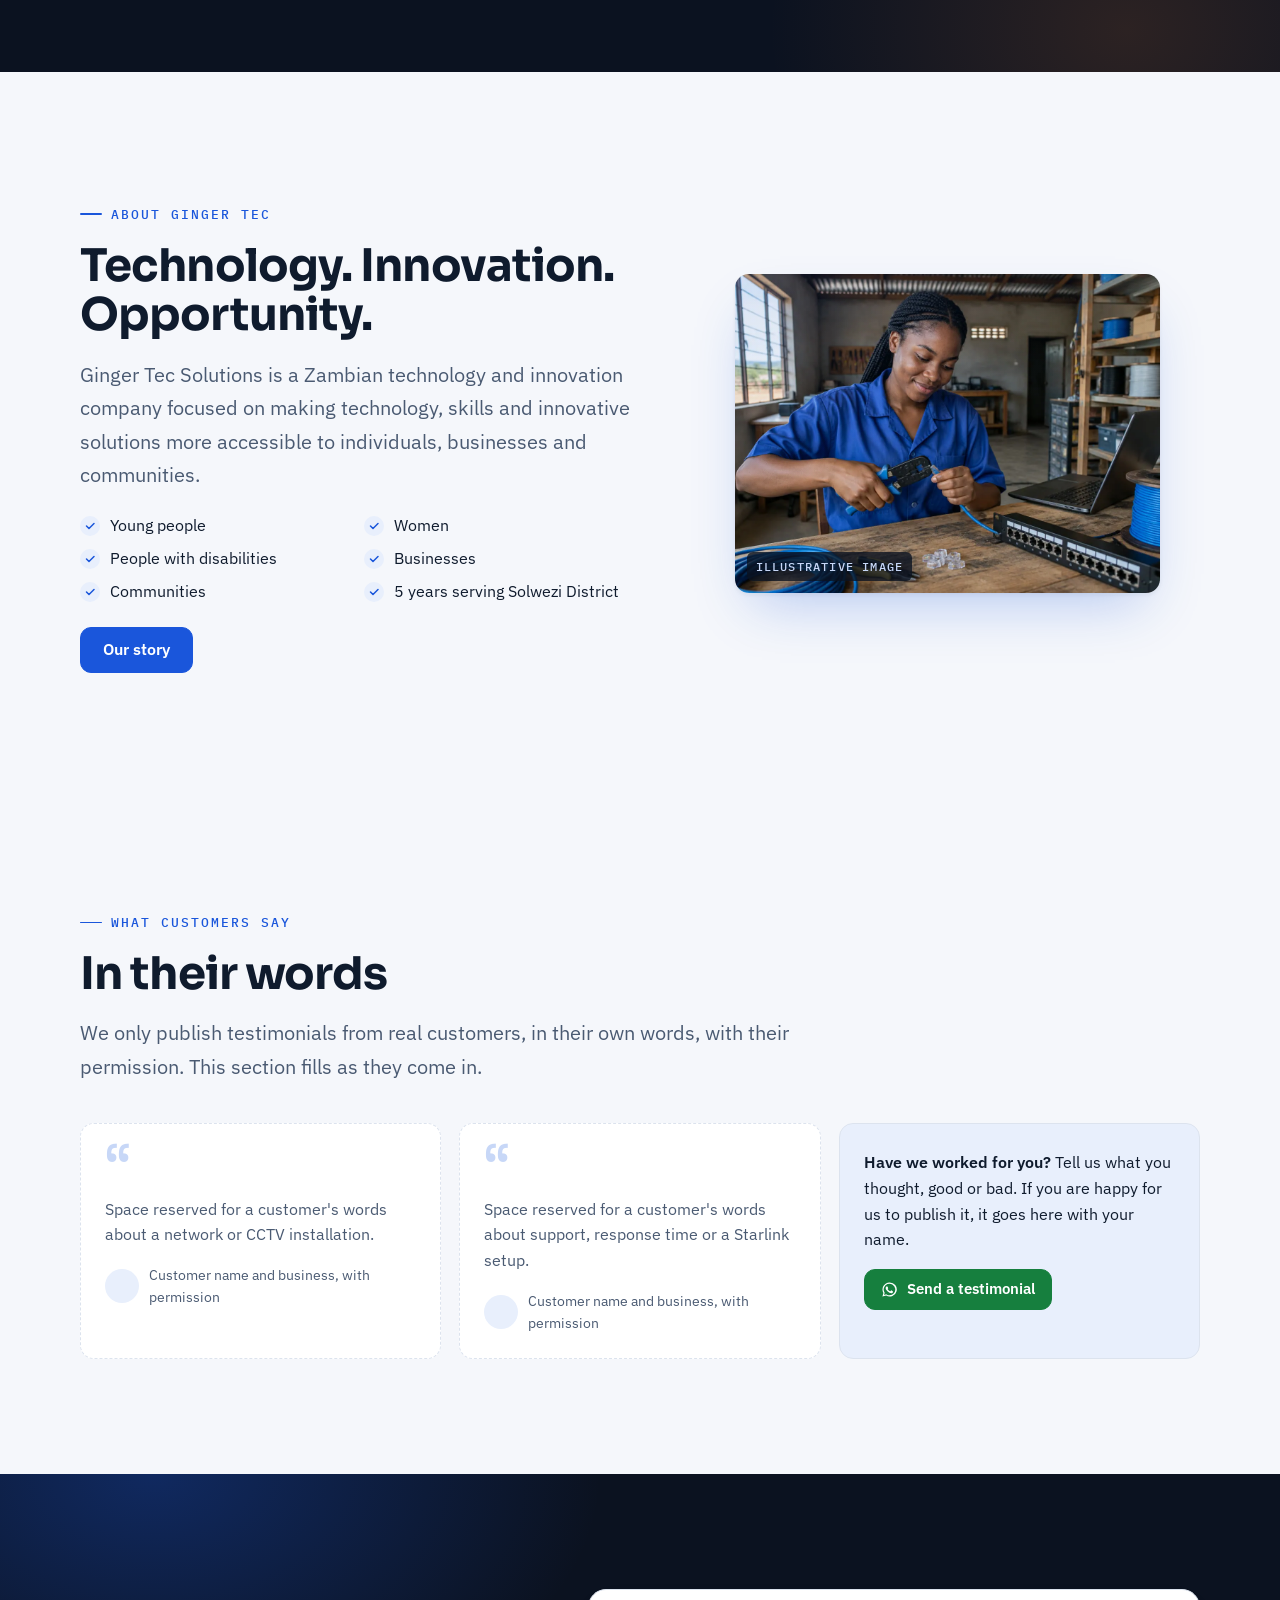
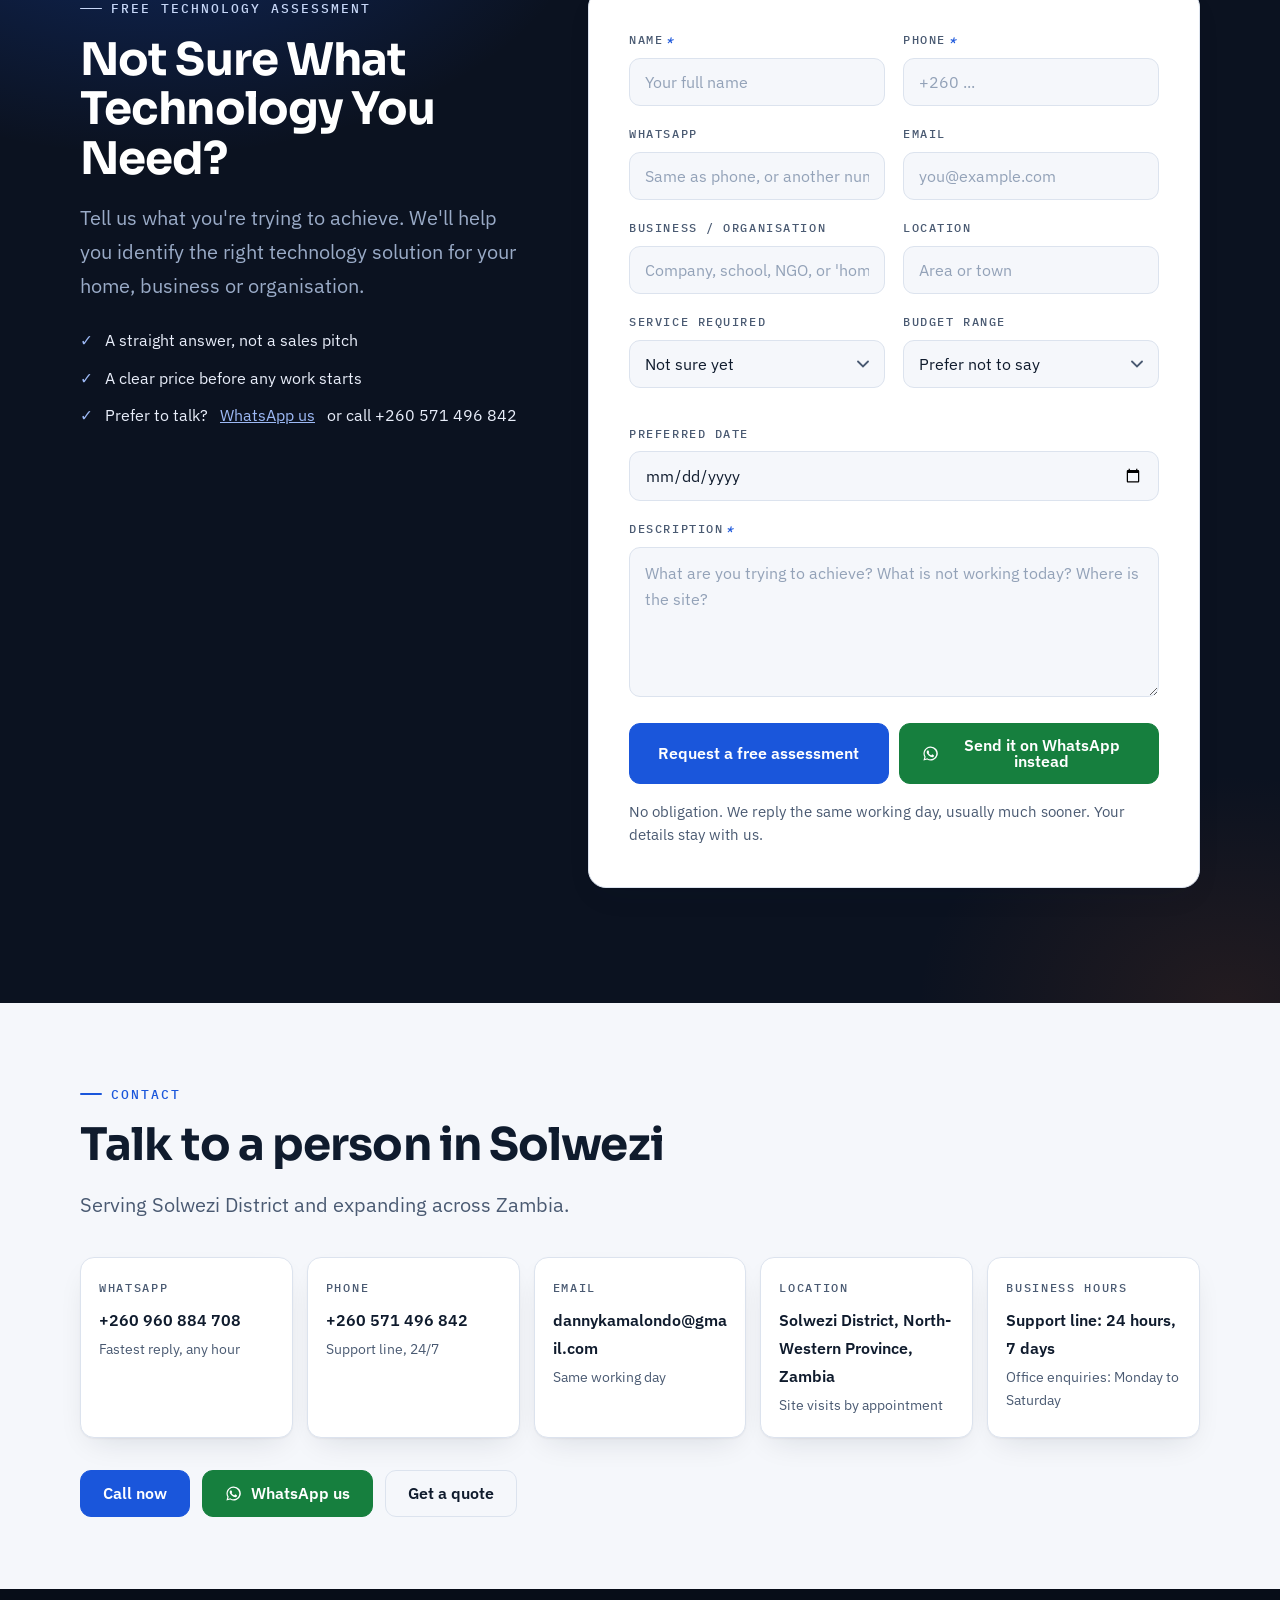
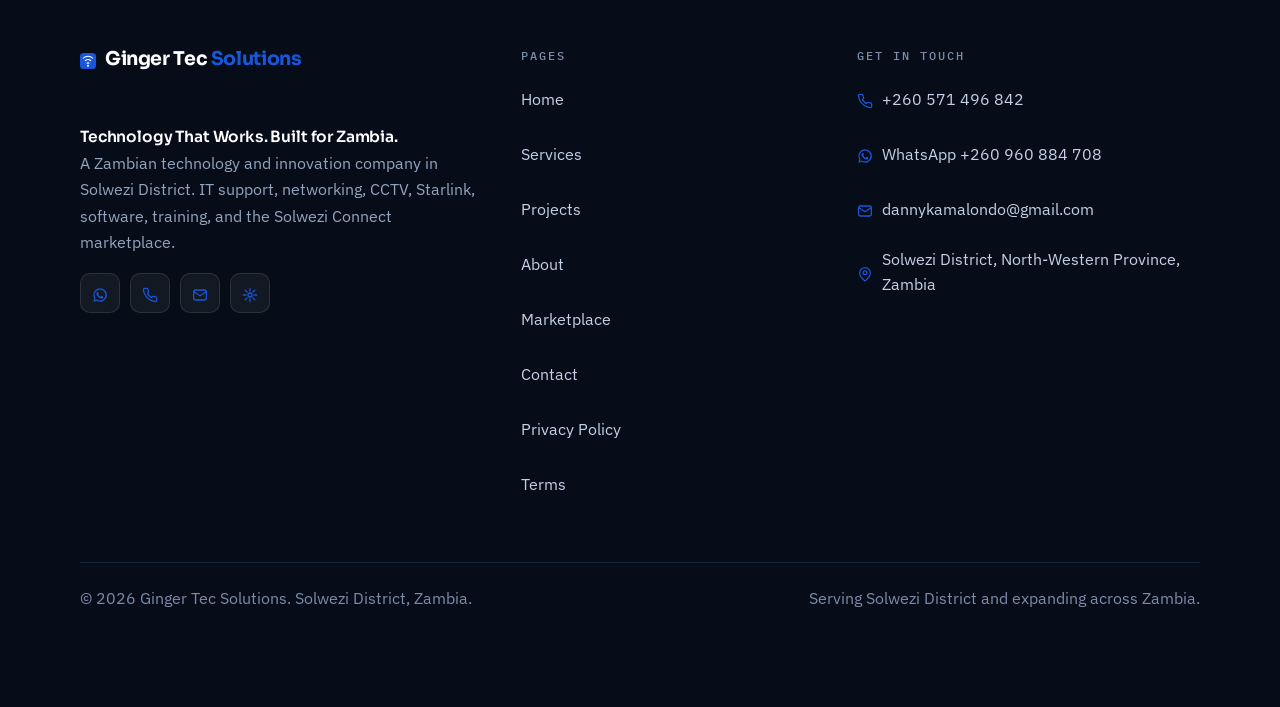
==== commit 8bd81a80: "WebP twins for every photo, served through <picture> tools/webp.js makes the twins (2.2 MB of JPEG -" ====
--- a/index.html
+++ b/index.html
@@ -25,7 +25,7 @@
 <link rel="icon" href="data:image/svg+xml,%3Csvg xmlns='http://www.w3.org/2000/svg' viewBox='0 0 32 32'%3E%3Crect width='32' height='32' rx='7' fill='%231a56db'/%3E%3Cg fill='none' stroke='white' stroke-width='2.1' stroke-linecap='round'%3E%3Cpath d='M6.5 10.5a13 13 0 0 1 19 0'/%3E%3Cpath d='M10.5 15.5a8 8 0 0 1 11 0'/%3E%3Cpath d='M14 20.5a3.4 3.4 0 0 1 4 0'/%3E%3C/g%3E%3Ccircle cx='16' cy='25.5' r='2.1' fill='white'/%3E%3C/svg%3E">
 <link rel="preload" as="font" type="font/woff2" href="assets/fonts/sora-var.woff2" crossorigin>
 <link rel="preload" as="font" type="font/woff2" href="assets/fonts/plex-sans-var.woff2" crossorigin>
-<link rel="preload" as="image" href="assets/photos/hero-technician.jpg" imagesrcset="assets/photos/hero-technician-m.jpg 900w, assets/photos/hero-technician.jpg 1344w" imagesizes="100vw">
+<link rel="preload" as="image" href="assets/photos/hero-technician.webp" imagesrcset="assets/photos/hero-technician-m.webp 900w, assets/photos/hero-technician.webp 1344w" imagesizes="100vw" type="image/webp">
 <link rel="stylesheet" href="assets/site.css">
 <script type="application/ld+json">
 {
@@ -250,7 +250,7 @@
   <!-- HERO -->
   <section class="hero2" aria-label="Ginger Tec Solutions">
     <div class="hero2__media">
-      <img src="assets/photos/hero-technician.jpg" srcset="assets/photos/hero-technician-m.jpg 900w, assets/photos/hero-technician.jpg 1344w" sizes="100vw" width="1344" height="752" fetchpriority="high" alt="A Zambian network technician crouched at a wall-mounted cabinet, clipping a blue patch cable into a switch in the back room of a hardware shop in Solwezi">
+      <picture><source type="image/webp" srcset="assets/photos/hero-technician-m.webp 900w, assets/photos/hero-technician.webp 1344w" sizes="100vw"><img src="assets/photos/hero-technician.jpg" srcset="assets/photos/hero-technician-m.jpg 900w, assets/photos/hero-technician.jpg 1344w" sizes="100vw" width="1344" height="752" fetchpriority="high" alt="A Zambian network technician crouched at a wall-mounted cabinet, clipping a blue patch cable into a switch in the back room of a hardware shop in Solwezi"></picture>
     </div>
     <div class="hero2__scrim"></div>
     <div class="shell hero2__in">
@@ -293,7 +293,7 @@
       
       <div class="scards stag">
         <article class="scard">
-          <div class="scard__art"><img src="assets/photos/work/network-rack.jpg" alt="A wall-mounted open network rack with a bundle of grey Ethernet cables being pulled in during an installation" loading="lazy" width="1200" height="750"></div>
+          <div class="scard__art"><picture><source type="image/webp" srcset="assets/photos/work/network-rack.webp"><img src="assets/photos/work/network-rack.jpg" alt="A wall-mounted open network rack with a bundle of grey Ethernet cables being pulled in during an installation" loading="lazy" width="1200" height="750"></picture></div>
           <div class="scard__body">
             <h3>IT & Networking</h3>
             <ul><li>LAN installation</li><li>WAN installation</li><li>Wi-Fi installation</li><li>Router configuration</li><li>Switch configuration</li><li>Structured cabling</li><li>Network troubleshooting</li><li>Network maintenance</li><li>Server & network setup</li></ul>
@@ -301,7 +301,7 @@
           </div>
         </article>
         <article class="scard">
-          <div class="scard__art"><img src="assets/photos/work/cctv-monitor.jpg" alt="A wall-mounted screen showing sixteen camera views from a Hikvision recorder, with the recorder in a locked cabinet above it" loading="lazy" width="1200" height="750"></div>
+          <div class="scard__art"><picture><source type="image/webp" srcset="assets/photos/work/cctv-monitor.webp"><img src="assets/photos/work/cctv-monitor.jpg" alt="A wall-mounted screen showing sixteen camera views from a Hikvision recorder, with the recorder in a locked cabinet above it" loading="lazy" width="1200" height="750"></picture></div>
           <div class="scard__body">
             <h3>CCTV & Security</h3>
             <ul><li>CCTV installation</li><li>IP cameras</li><li>NVR/DVR</li><li>Remote monitoring</li><li>Camera configuration</li><li>Security system maintenance</li></ul>
@@ -309,7 +309,7 @@
           </div>
         </article>
         <article class="scard">
-          <div class="scard__art"><img src="assets/photos/work/starlink-rooftop.jpg" alt="A Starlink dish on a pole mount at the edge of a flat roof, looking out over trees and houses" loading="lazy" width="1200" height="750"></div>
+          <div class="scard__art"><picture><source type="image/webp" srcset="assets/photos/work/starlink-rooftop.webp"><img src="assets/photos/work/starlink-rooftop.jpg" alt="A Starlink dish on a pole mount at the edge of a flat roof, looking out over trees and houses" loading="lazy" width="1200" height="750"></picture></div>
           <div class="scard__body">
             <h3>Starlink & Connectivity</h3>
             <ul><li>Starlink installation</li><li>Starlink configuration</li><li>Wi-Fi optimisation</li><li>Network optimisation</li><li>Internet troubleshooting</li><li>Connectivity consulting</li></ul>
@@ -317,7 +317,7 @@
           </div>
         </article>
         <article class="scard">
-          <div class="scard__art"><img src="assets/photos/work/pc-hardware-repair.jpg" alt="Two desktop computers opened on a bench for repair, with the power supply and drive bays visible" loading="lazy" width="1200" height="750"></div>
+          <div class="scard__art"><picture><source type="image/webp" srcset="assets/photos/work/pc-hardware-repair.webp"><img src="assets/photos/work/pc-hardware-repair.jpg" alt="Two desktop computers opened on a bench for repair, with the power supply and drive bays visible" loading="lazy" width="1200" height="750"></picture></div>
           <div class="scard__body">
             <h3>Managed IT Services</h3>
             <ul><li>Computer support</li><li>Hardware maintenance</li><li>Software troubleshooting</li><li>Network support</li><li>IT consulting</li><li>Remote support</li><li>Preventive maintenance</li></ul>
@@ -325,7 +325,7 @@
           </div>
         </article>
         <article class="scard">
-          <div class="scard__art"><img src="assets/svc/web.jpg" alt="A laptop and a phone lit up on a desk" loading="lazy" width="1200" height="750"></div>
+          <div class="scard__art"><picture><source type="image/webp" srcset="assets/svc/web.webp"><img src="assets/svc/web.jpg" alt="A laptop and a phone lit up on a desk" loading="lazy" width="1200" height="750"></picture></div>
           <div class="scard__body">
             <h3>Software & Digital Solutions</h3>
             <ul><li>Website development</li><li>Business systems</li><li>Digital automation</li><li>Custom software</li><li>Digital transformation</li><li>AI-assisted solutions</li></ul>
@@ -333,7 +333,7 @@
           </div>
         </article>
         <article class="scard">
-          <div class="scard__art"><img src="assets/photos/training.jpg" alt="Young Zambian adults learning at desktop computers in a training room, one pointing at a classmate's screen" loading="lazy" width="1200" height="750"></div>
+          <div class="scard__art"><picture><source type="image/webp" srcset="assets/photos/training.webp"><img src="assets/photos/training.jpg" alt="Young Zambian adults learning at desktop computers in a training room, one pointing at a classmate's screen" loading="lazy" width="1200" height="750"></picture></div>
           <div class="scard__body">
             <h3>IT Training</h3>
             <ul><li>Computer literacy</li><li>Networking fundamentals</li><li>IT support</li><li>Digital literacy</li><li>Business technology</li><li>Youth technology training</li></ul>
@@ -374,14 +374,14 @@
       </div>
       
       <div class="inds stag">
-        <a class="ind" href="solutions.html#businesses"><img src="assets/photos/office-setup.jpg" alt="Technicians setting up computers in a new office" loading="lazy" width="1200" height="900"><span class="ind__label">Businesses<small>Offices, SMEs, contractors</small></span></a>
-        <a class="ind" href="solutions.html#schools"><img src="assets/photos/school.jpg" alt="Pupils at computers in a Zambian classroom" loading="lazy" width="1200" height="900"><span class="ind__label">Schools<small>Computer rooms, staff networks</small></span></a>
+        <a class="ind" href="solutions.html#businesses"><picture><source type="image/webp" srcset="assets/photos/office-setup.webp"><img src="assets/photos/office-setup.jpg" alt="Technicians setting up computers in a new office" loading="lazy" width="1200" height="900"></picture><span class="ind__label">Businesses<small>Offices, SMEs, contractors</small></span></a>
+        <a class="ind" href="solutions.html#schools"><picture><source type="image/webp" srcset="assets/photos/school.webp"><img src="assets/photos/school.jpg" alt="Pupils at computers in a Zambian classroom" loading="lazy" width="1200" height="900"></picture><span class="ind__label">Schools<small>Computer rooms, staff networks</small></span></a>
         <a class="ind ind--flat" href="solutions.html#ngos"><span class="ind__ico" aria-hidden="true">🤝</span><span class="ind__label">NGOs<small>Field offices, reporting, security</small></span></a>
         <a class="ind ind--flat" href="solutions.html#government"><span class="ind__ico" aria-hidden="true">🏛️</span><span class="ind__label">Government<small>Networks, e-services, support</small></span></a>
-        <a class="ind" href="solutions.html#mining-industrial"><img src="assets/photos/mining-office.jpg" alt="A site office overlooking red earth and a parked pickup" loading="lazy" width="1200" height="900"><span class="ind__label">Mining & Industrial<small>Site offices, camps, remote links</small></span></a>
-        <a class="ind" href="solutions.html#retail"><img src="assets/photos/shop-consult.jpg" alt="A consultant with a shop owner in a grocery shop" loading="lazy" width="1200" height="900"><span class="ind__label">Retail<small>CCTV, tills, Wi-Fi</small></span></a>
-        <a class="ind" href="solutions.html#homes"><img src="assets/photos/work/starlink-house.jpg" alt="A Starlink dish mounted above the roof of a house" loading="lazy" width="1200" height="900"><span class="ind__label">Homes<small>Internet, Wi-Fi, cameras</small></span></a>
-        <a class="ind" href="solutions.html#communities"><img src="assets/photos/training.jpg" alt="Young people learning at computers" loading="lazy" width="1200" height="900"><span class="ind__label">Communities<small>Training, digital inclusion</small></span></a>
+        <a class="ind" href="solutions.html#mining-industrial"><picture><source type="image/webp" srcset="assets/photos/mining-office.webp"><img src="assets/photos/mining-office.jpg" alt="A site office overlooking red earth and a parked pickup" loading="lazy" width="1200" height="900"></picture><span class="ind__label">Mining & Industrial<small>Site offices, camps, remote links</small></span></a>
+        <a class="ind" href="solutions.html#retail"><picture><source type="image/webp" srcset="assets/photos/shop-consult.webp"><img src="assets/photos/shop-consult.jpg" alt="A consultant with a shop owner in a grocery shop" loading="lazy" width="1200" height="900"></picture><span class="ind__label">Retail<small>CCTV, tills, Wi-Fi</small></span></a>
+        <a class="ind" href="solutions.html#homes"><picture><source type="image/webp" srcset="assets/photos/work/starlink-house.webp"><img src="assets/photos/work/starlink-house.jpg" alt="A Starlink dish mounted above the roof of a house" loading="lazy" width="1200" height="900"></picture><span class="ind__label">Homes<small>Internet, Wi-Fi, cameras</small></span></a>
+        <a class="ind" href="solutions.html#communities"><picture><source type="image/webp" srcset="assets/photos/training.webp"><img src="assets/photos/training.jpg" alt="Young people learning at computers" loading="lazy" width="1200" height="900"></picture><span class="ind__label">Communities<small>Training, digital inclusion</small></span></a>
       </div>
     </div>
   </section>
@@ -398,7 +398,7 @@
       <div class="projs stag">
         <article class="proj">
           <figure>
-            <img src="assets/svc/network.jpg" alt="Patch panel and switches in a wall cabinet" loading="lazy" width="1200" height="800">
+            <picture><source type="image/webp" srcset="assets/svc/network.webp"><img src="assets/svc/network.jpg" alt="Patch panel and switches in a wall cabinet" loading="lazy" width="1200" height="800"></picture>
             <figcaption class="proj__illus">Illustrative image</figcaption>
           </figure>
           <div class="proj__body">
@@ -414,7 +414,7 @@
         </article>
         <article class="proj">
           <figure>
-            <img src="assets/svc/cctv.jpg" alt="Security camera on a building exterior" loading="lazy" width="1200" height="800">
+            <picture><source type="image/webp" srcset="assets/svc/cctv.webp"><img src="assets/svc/cctv.jpg" alt="Security camera on a building exterior" loading="lazy" width="1200" height="800"></picture>
             <figcaption class="proj__illus">Illustrative image</figcaption>
           </figure>
           <div class="proj__body">
@@ -430,7 +430,7 @@
         </article>
         <article class="proj">
           <figure>
-            <img src="assets/photos/office-setup.jpg" alt="Two technicians setting up computers and a router in a freshly painted office" loading="lazy" width="1200" height="800">
+            <picture><source type="image/webp" srcset="assets/photos/office-setup.webp"><img src="assets/photos/office-setup.jpg" alt="Two technicians setting up computers and a router in a freshly painted office" loading="lazy" width="1200" height="800"></picture>
             <figcaption class="proj__illus">Illustrative image</figcaption>
           </figure>
           <div class="proj__body">
@@ -446,7 +446,7 @@
         </article>
         <article class="proj">
           <figure>
-            <img src="assets/photos/school.jpg" alt="Pupils in uniform at computers in a classroom with an access point on the wall" loading="lazy" width="1200" height="800">
+            <picture><source type="image/webp" srcset="assets/photos/school.webp"><img src="assets/photos/school.jpg" alt="Pupils in uniform at computers in a classroom with an access point on the wall" loading="lazy" width="1200" height="800"></picture>
             <figcaption class="proj__illus">Illustrative image</figcaption>
           </figure>
           <div class="proj__body">
@@ -462,7 +462,7 @@
         </article>
         <article class="proj">
           <figure>
-            <img src="assets/svc/starlink.jpg" alt="Satellite dish mounted on a roof" loading="lazy" width="1200" height="800">
+            <picture><source type="image/webp" srcset="assets/svc/starlink.webp"><img src="assets/svc/starlink.jpg" alt="Satellite dish mounted on a roof" loading="lazy" width="1200" height="800"></picture>
             <figcaption class="proj__illus">Illustrative image</figcaption>
           </figure>
           <div class="proj__body">
@@ -478,7 +478,7 @@
         </article>
         <article class="proj">
           <figure>
-            <img src="assets/photos/mining-office.jpg" alt="An administrator in a safety vest at a two-screen workstation in a site office" loading="lazy" width="1200" height="800">
+            <picture><source type="image/webp" srcset="assets/photos/mining-office.webp"><img src="assets/photos/mining-office.jpg" alt="An administrator in a safety vest at a two-screen workstation in a site office" loading="lazy" width="1200" height="800"></picture>
             <figcaption class="proj__illus">Illustrative image</figcaption>
           </figure>
           <div class="proj__body">
@@ -538,7 +538,7 @@
           </ul>
         </div>
         <figure class="feat__art rv">
-          <img src="assets/photos/training.jpg" alt="Young Zambian adults at desktop computers in a whitewashed training room, one woman in a headwrap pointing at a classmate’s screen" loading="lazy" width="1003" height="752">
+          <picture><source type="image/webp" srcset="assets/photos/training.webp"><img src="assets/photos/training.jpg" alt="Young Zambian adults at desktop computers in a whitewashed training room, one woman in a headwrap pointing at a classmate’s screen" loading="lazy" width="1003" height="752"></picture>
           <figcaption>Illustrative image</figcaption>
         </figure>
       </div>
@@ -575,7 +575,7 @@
           <p style="margin-top:24px"><a class="btn btn--primary" href="about.html">Our story</a></p>
         </div>
         <figure class="feat__art rv">
-          <img src="assets/photos/women-tech.jpg" alt="A young Zambian woman in a blue work shirt crimping an Ethernet cable at a workshop bench" loading="lazy" width="1200" height="900">
+          <picture><source type="image/webp" srcset="assets/photos/women-tech.webp"><img src="assets/photos/women-tech.jpg" alt="A young Zambian woman in a blue work shirt crimping an Ethernet cable at a workshop bench" loading="lazy" width="1200" height="900"></picture>
           <figcaption>Illustrative image</figcaption>
         </figure>
       </div>
--- a/assets/site.css
+++ b/assets/site.css
@@ -1321,3 +1321,6 @@
 /* real installation photos under a service image */
 .svc__gal{display:grid;grid-template-columns:1fr 1fr;gap:10px;margin-top:10px}
 .svc__gal img{width:100%;aspect-ratio:4/3;object-fit:cover;border-radius:12px;display:block;border:1px solid var(--line)}
+
+/* <picture> wrappers (tools/build-site.js) must not affect layout */
+picture{display:contents}
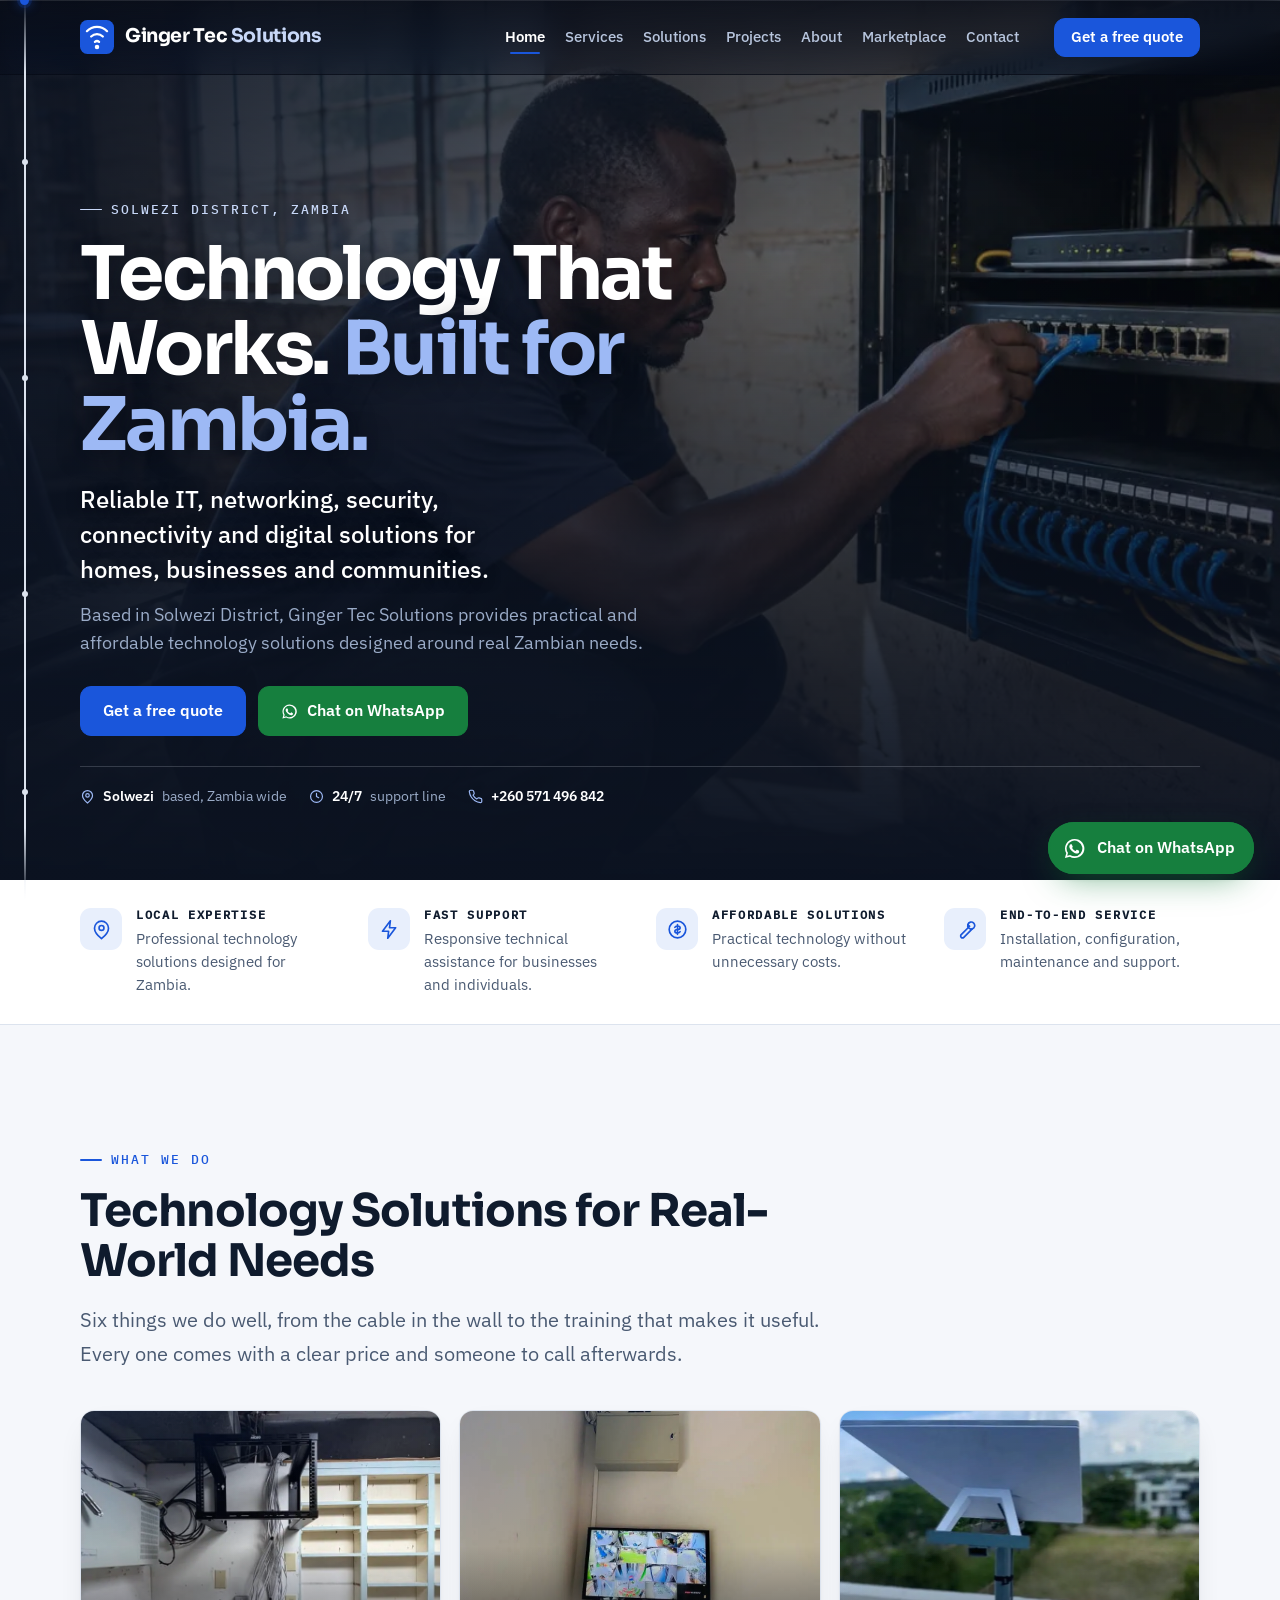
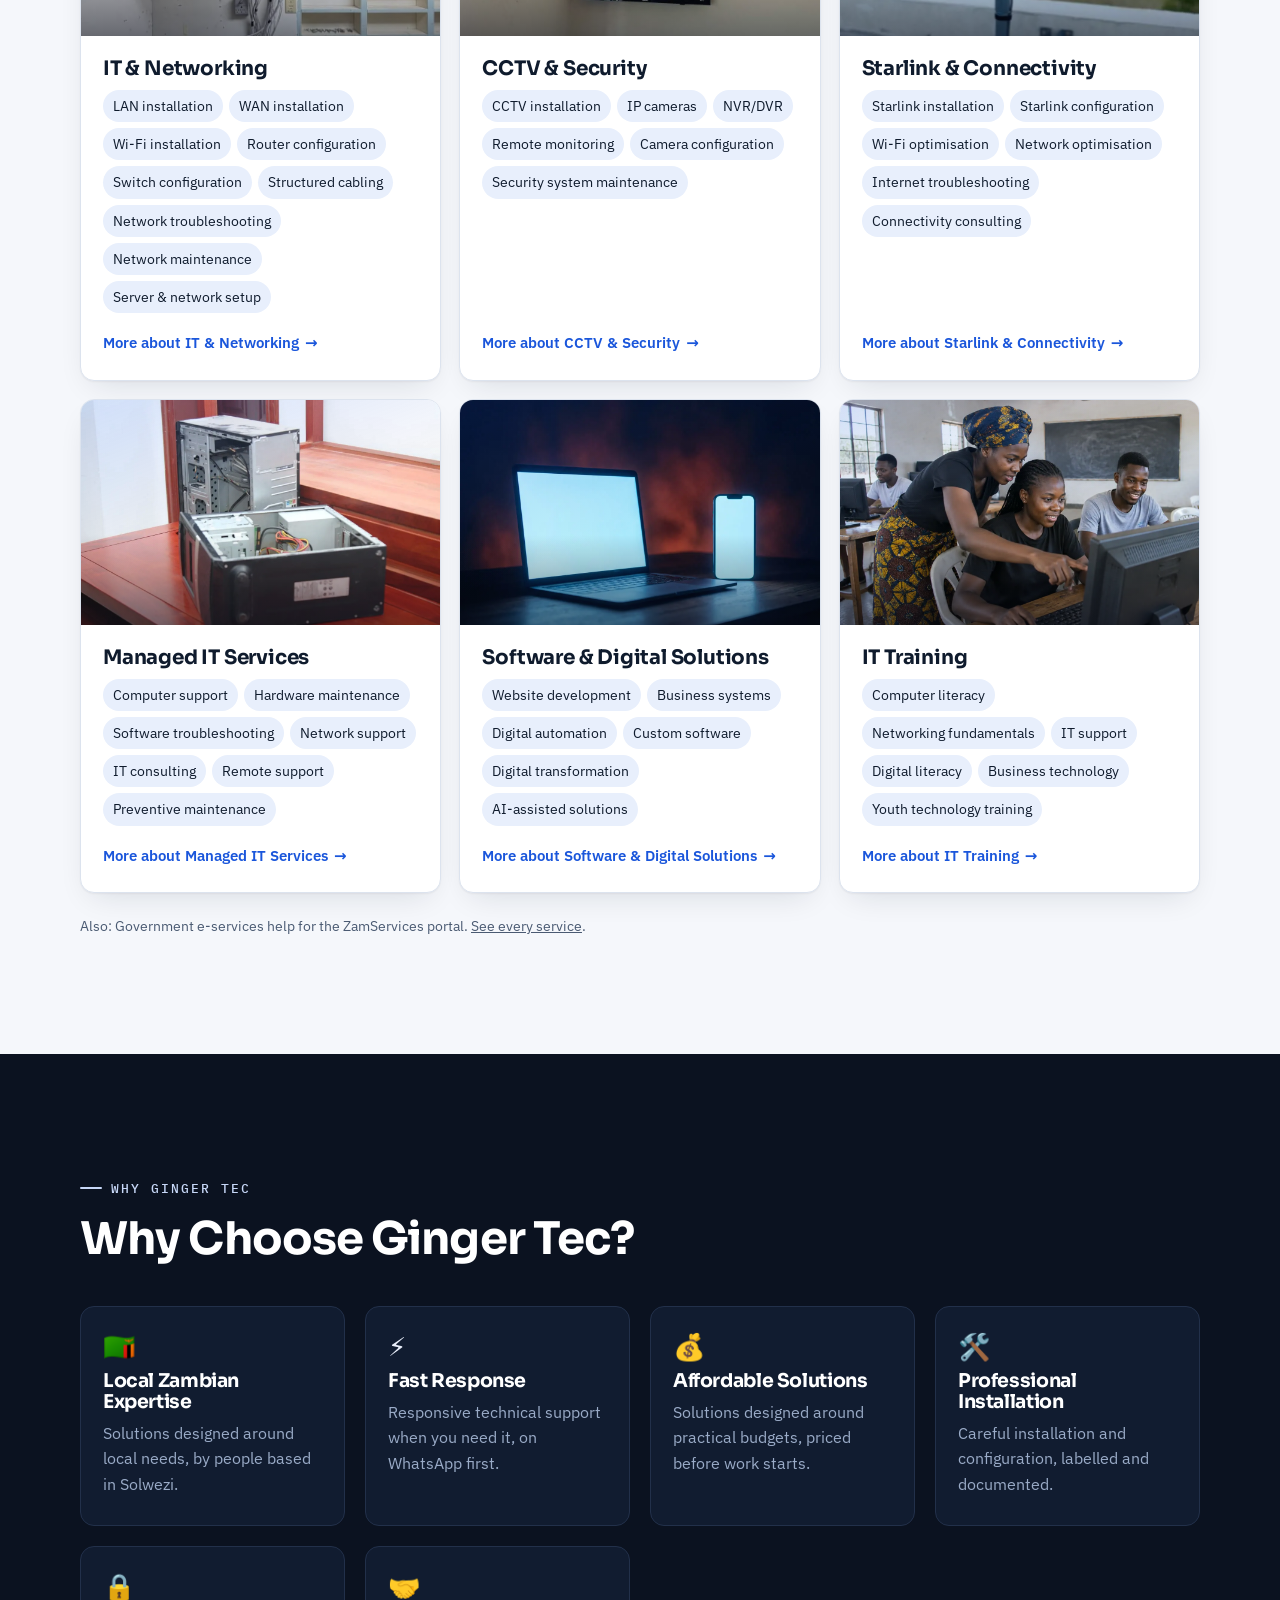
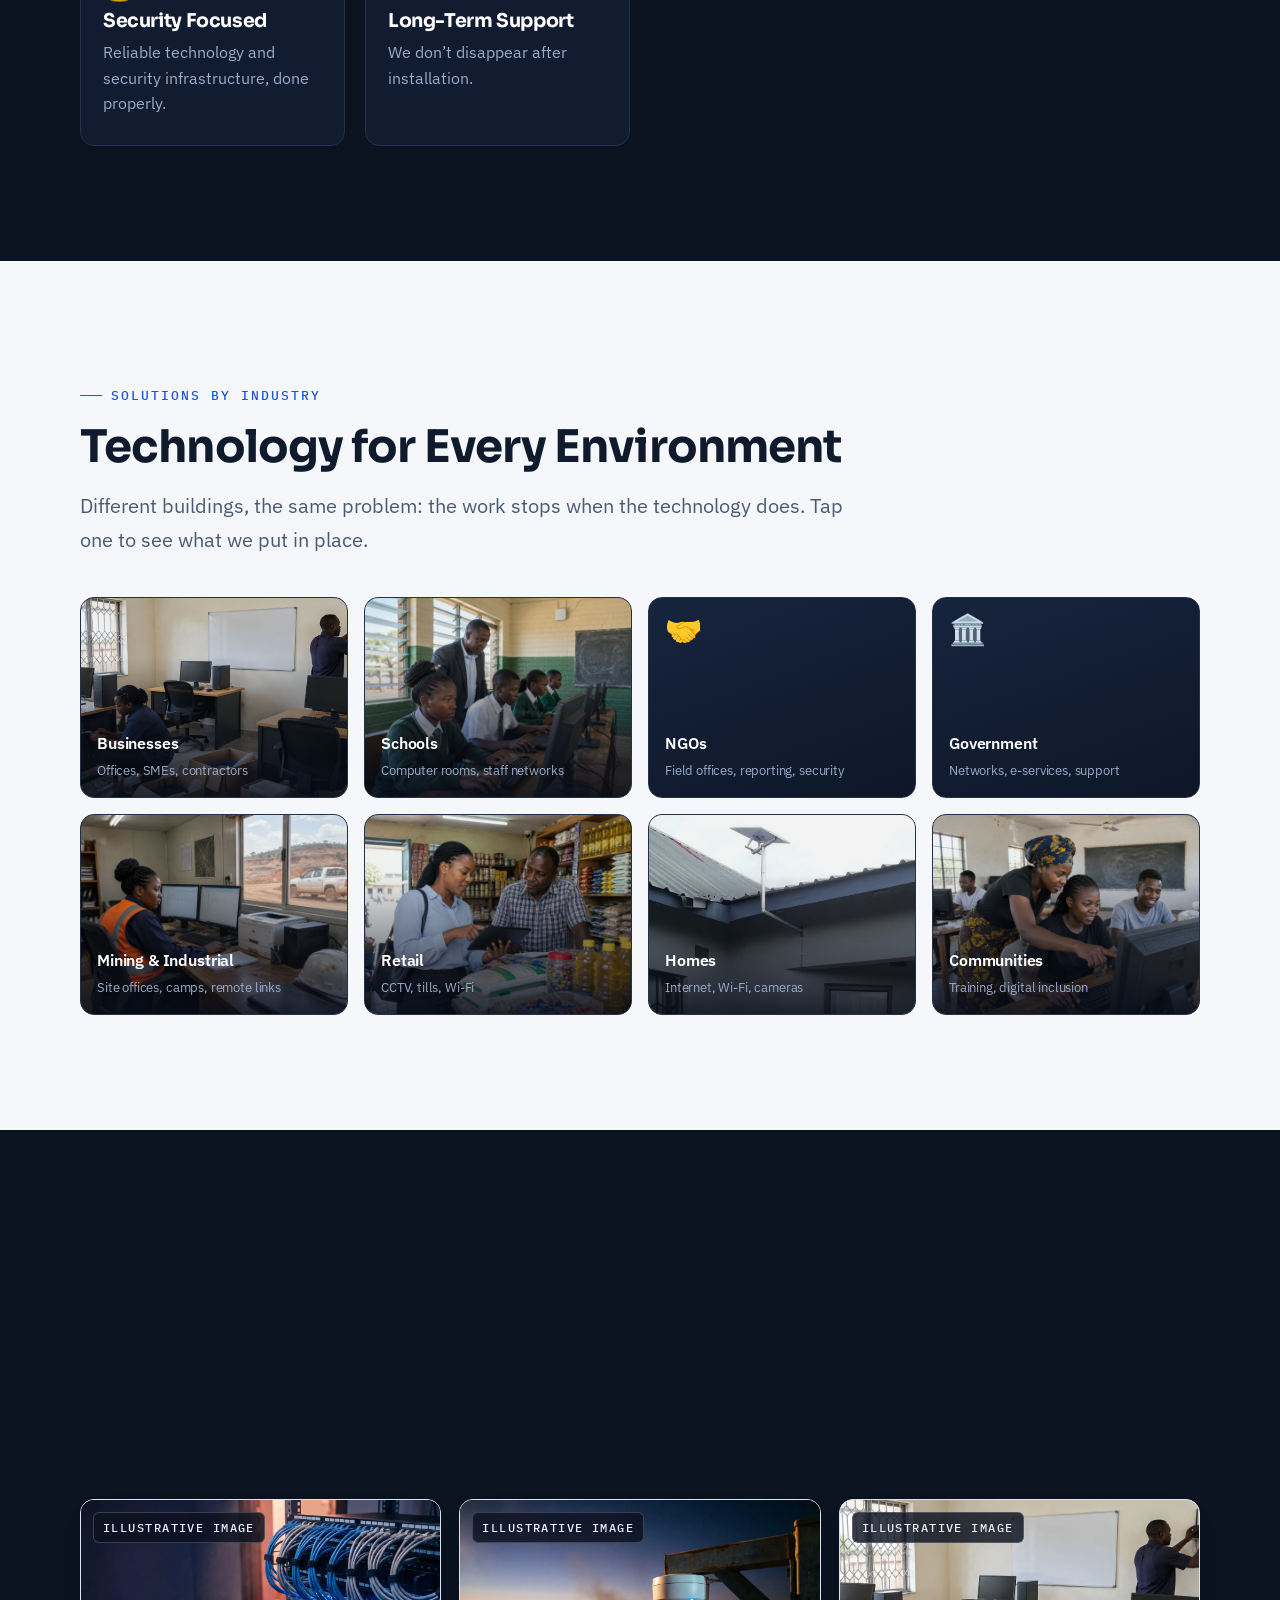
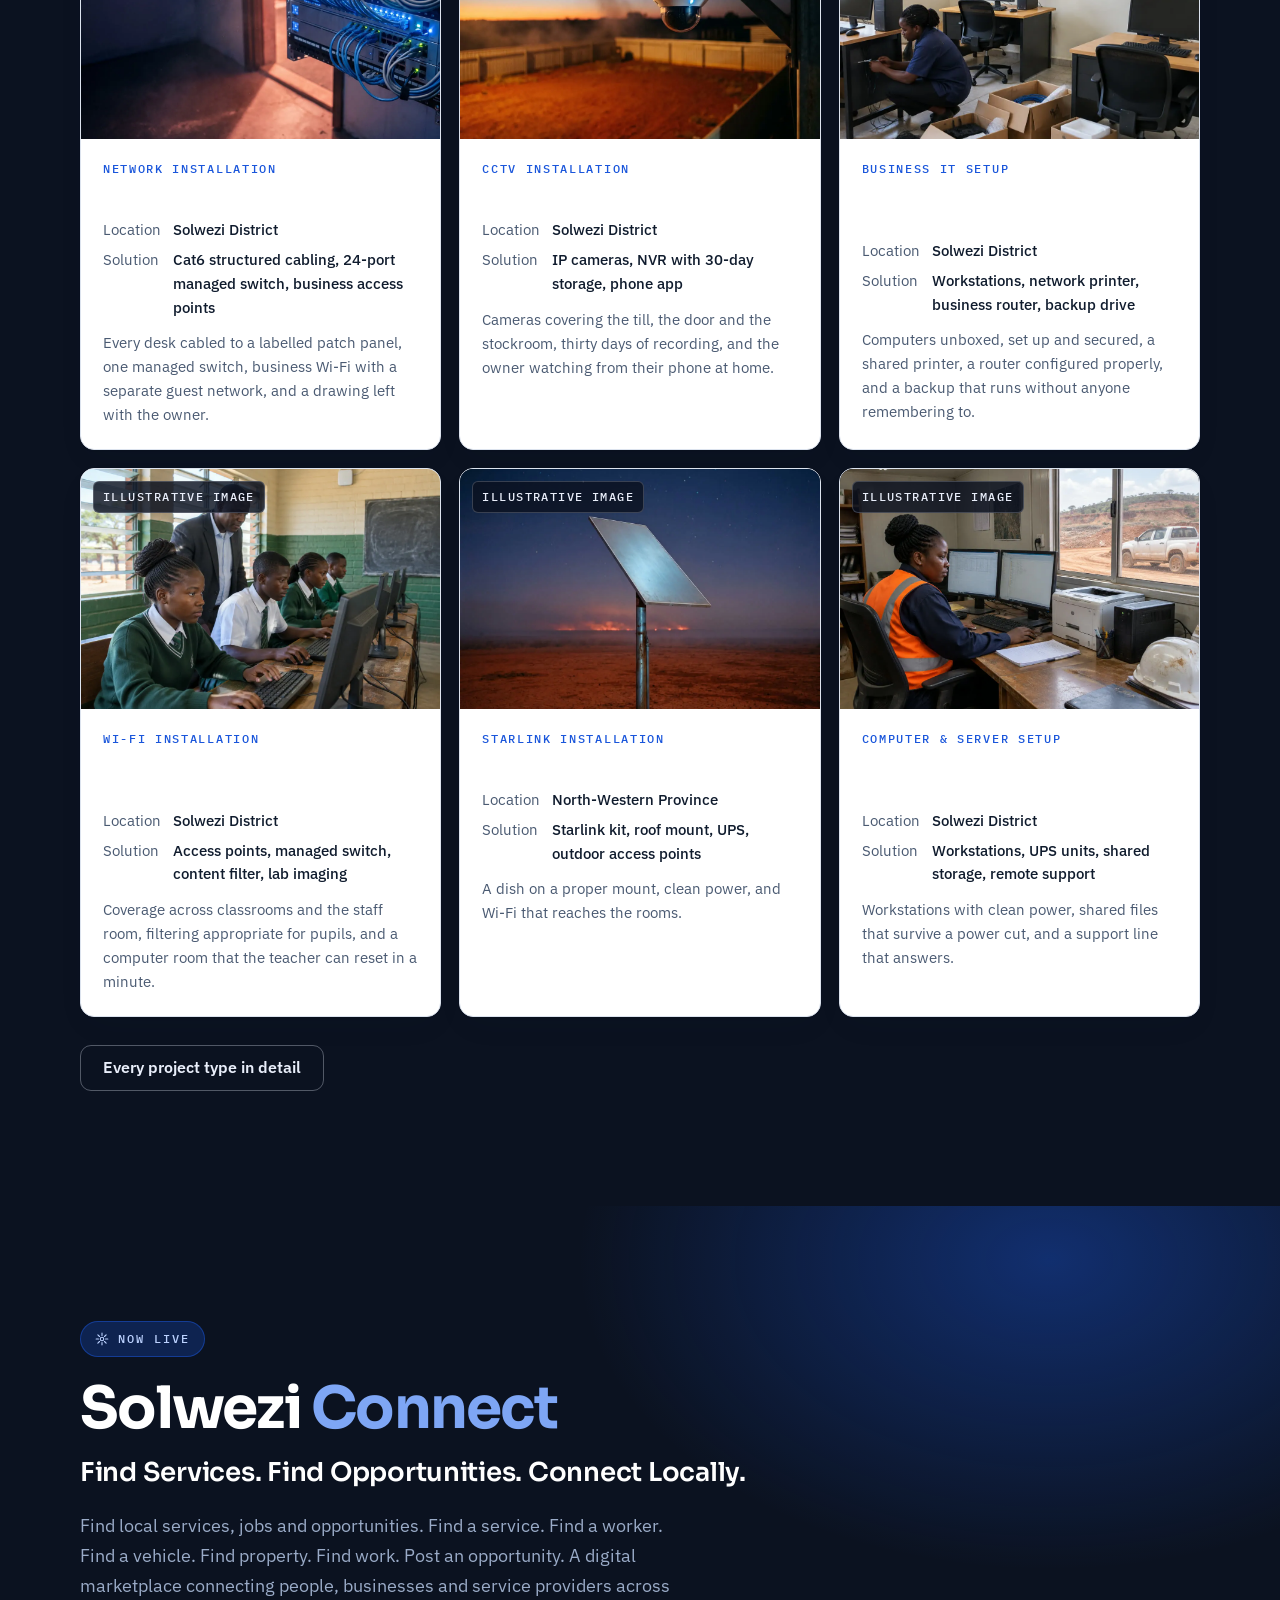
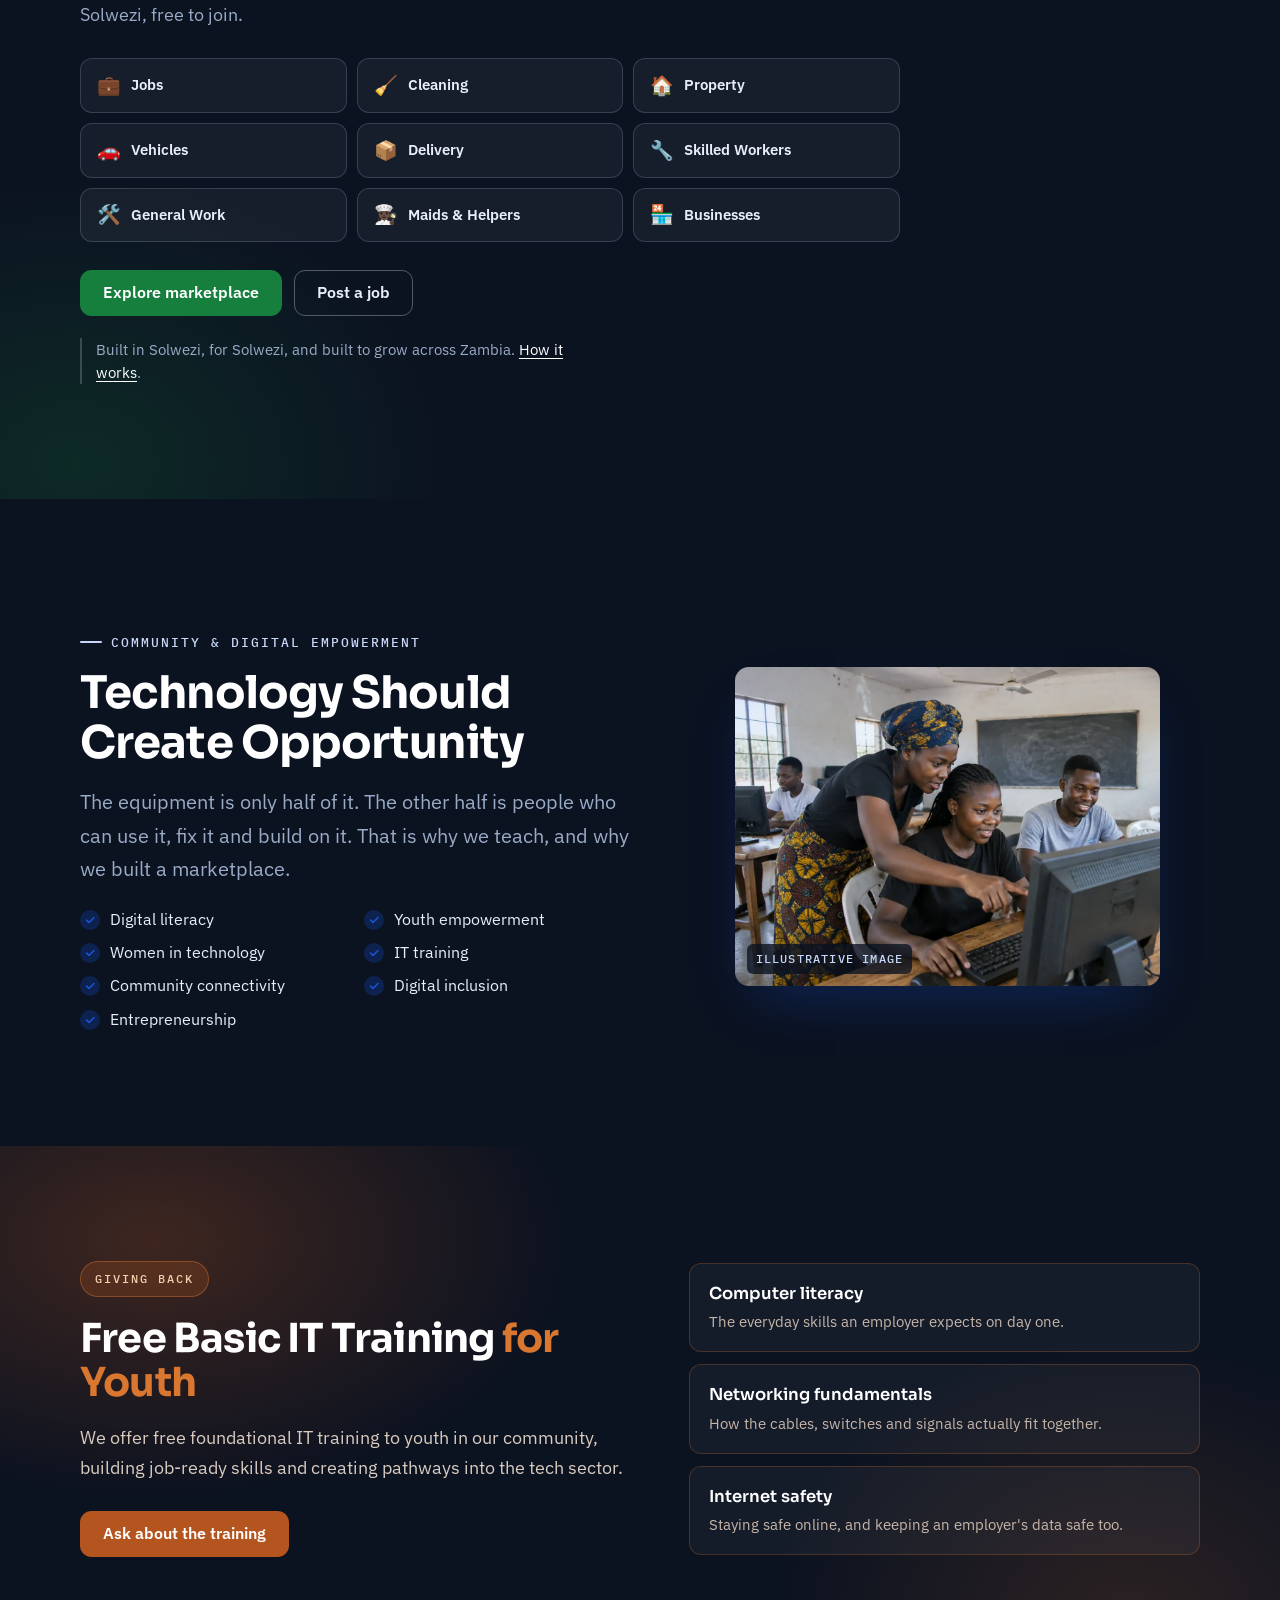
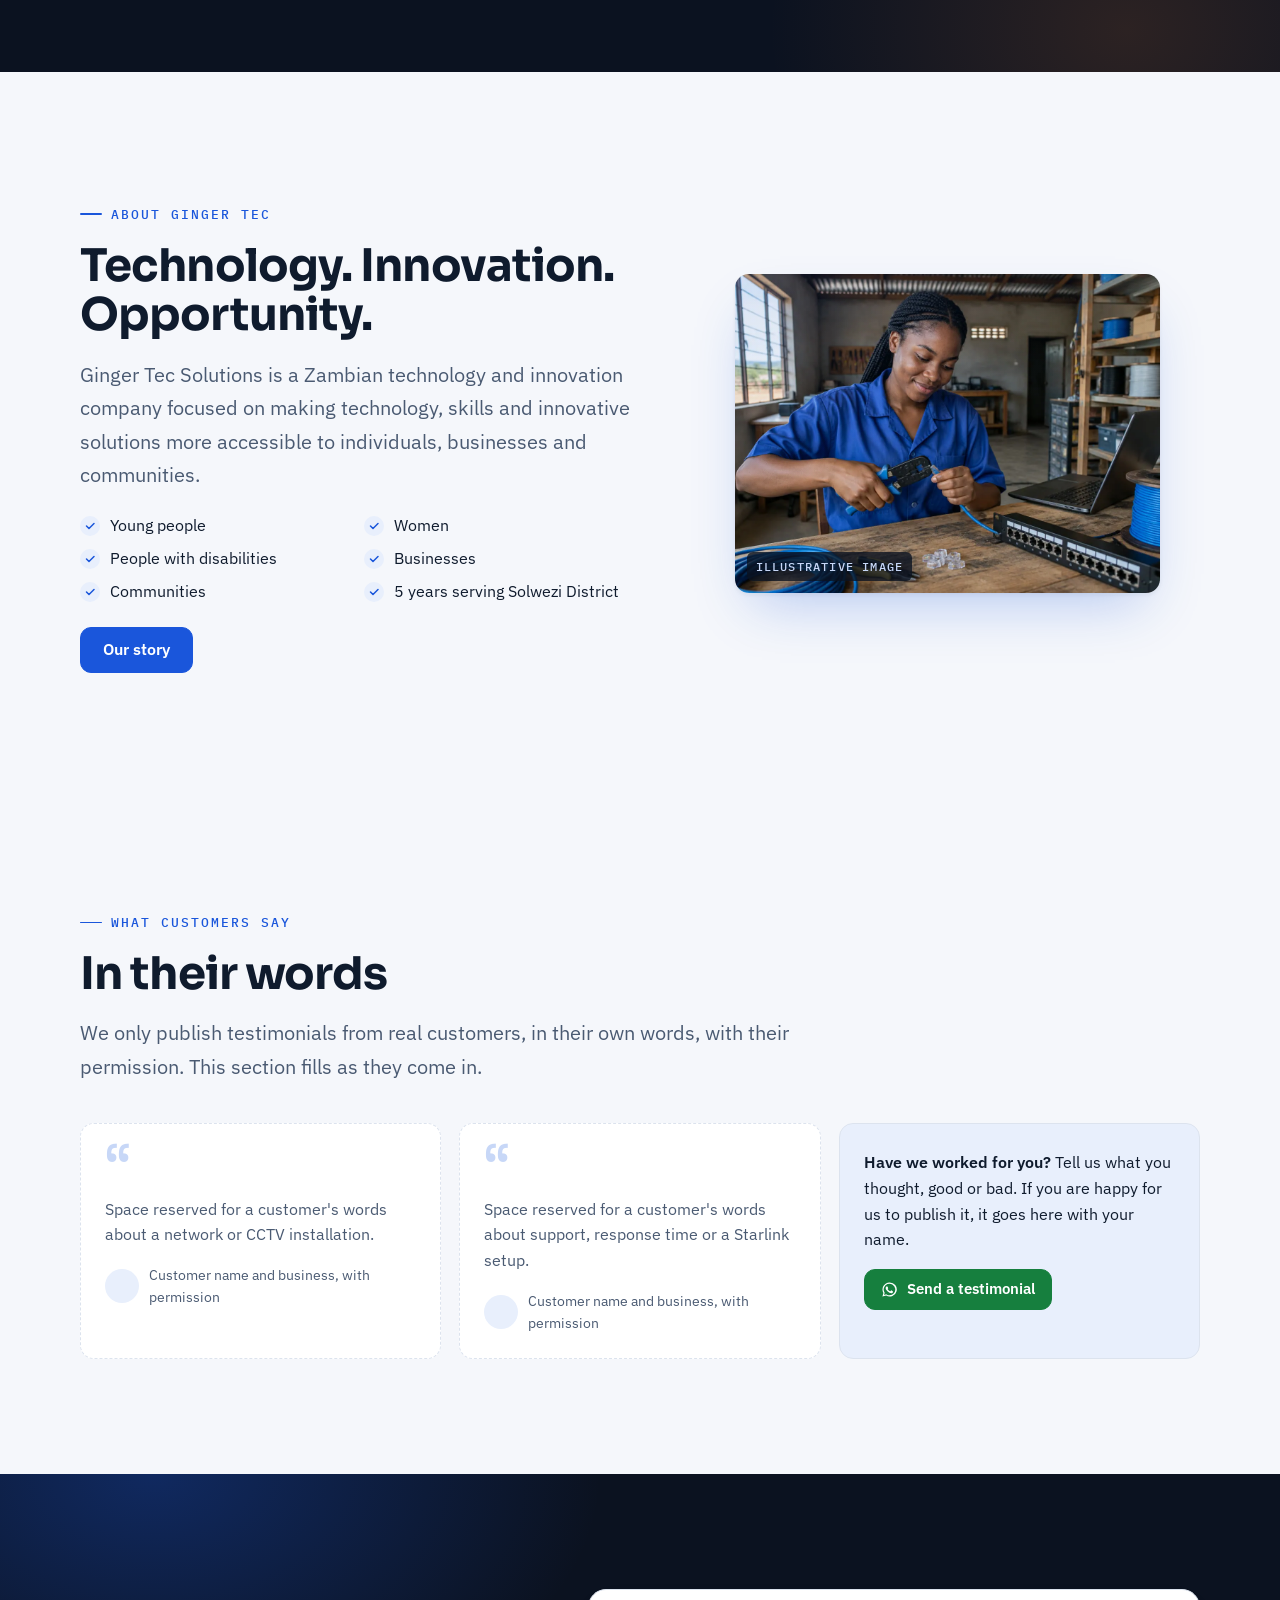
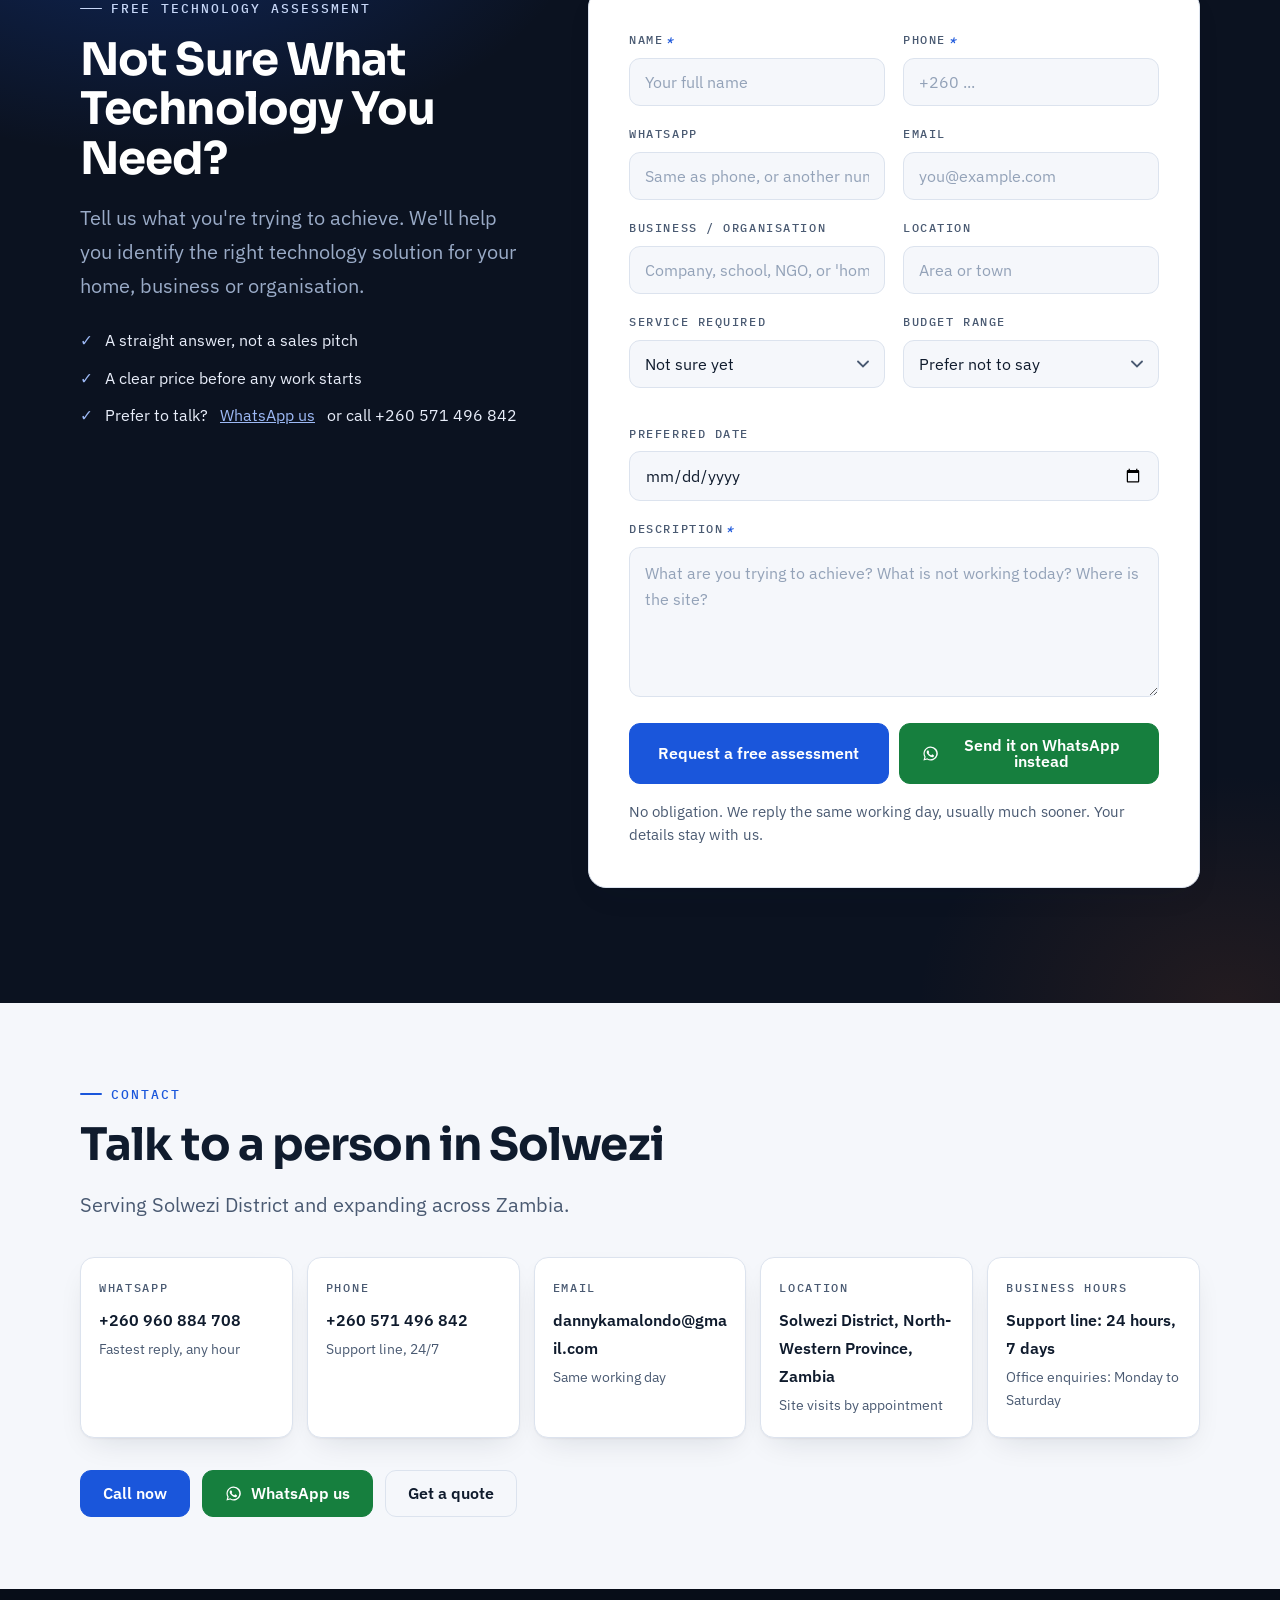
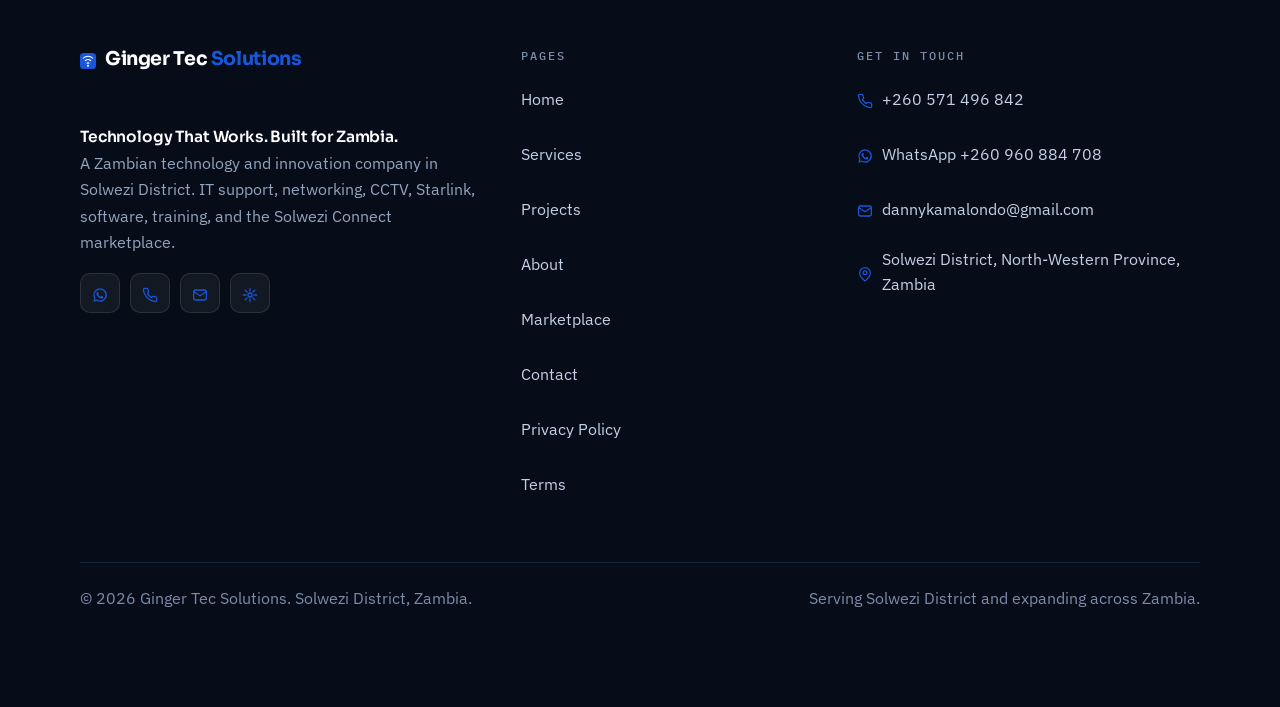
==== commit 2d1cd87c: "Fix image fitting on Services, and a layout bug <picture> introduced Two real faults, both from yest" ====
--- a/index.html
+++ b/index.html
@@ -293,7 +293,7 @@
       
       <div class="scards stag">
         <article class="scard">
-          <div class="scard__art"><picture><source type="image/webp" srcset="assets/photos/work/network-rack.webp"><img src="assets/photos/work/network-rack.jpg" alt="A wall-mounted open network rack with a bundle of grey Ethernet cables being pulled in during an installation" loading="lazy" width="1200" height="750"></picture></div>
+          <div class="scard__art"><picture><source type="image/webp" srcset="assets/photos/work/network-rack.webp"><img src="assets/photos/work/network-rack.jpg" alt="A wall-mounted open network rack with a bundle of grey Ethernet cables being pulled in during an installation" loading="lazy" width="768" height="480"></picture></div>
           <div class="scard__body">
             <h3>IT & Networking</h3>
             <ul><li>LAN installation</li><li>WAN installation</li><li>Wi-Fi installation</li><li>Router configuration</li><li>Switch configuration</li><li>Structured cabling</li><li>Network troubleshooting</li><li>Network maintenance</li><li>Server & network setup</li></ul>
@@ -301,7 +301,7 @@
           </div>
         </article>
         <article class="scard">
-          <div class="scard__art"><picture><source type="image/webp" srcset="assets/photos/work/cctv-monitor.webp"><img src="assets/photos/work/cctv-monitor.jpg" alt="A wall-mounted screen showing sixteen camera views from a Hikvision recorder, with the recorder in a locked cabinet above it" loading="lazy" width="1200" height="750"></picture></div>
+          <div class="scard__art"><picture><source type="image/webp" srcset="assets/photos/work/cctv-monitor.webp"><img src="assets/photos/work/cctv-monitor.jpg" alt="A wall-mounted screen showing sixteen camera views from a Hikvision recorder, with the recorder in a locked cabinet above it" loading="lazy" width="960" height="600"></picture></div>
           <div class="scard__body">
             <h3>CCTV & Security</h3>
             <ul><li>CCTV installation</li><li>IP cameras</li><li>NVR/DVR</li><li>Remote monitoring</li><li>Camera configuration</li><li>Security system maintenance</li></ul>
@@ -309,7 +309,7 @@
           </div>
         </article>
         <article class="scard">
-          <div class="scard__art"><picture><source type="image/webp" srcset="assets/photos/work/starlink-rooftop.webp"><img src="assets/photos/work/starlink-rooftop.jpg" alt="A Starlink dish on a pole mount at the edge of a flat roof, looking out over trees and houses" loading="lazy" width="1200" height="750"></picture></div>
+          <div class="scard__art"><picture><source type="image/webp" srcset="assets/photos/work/starlink-rooftop.webp"><img src="assets/photos/work/starlink-rooftop.jpg" alt="A Starlink dish on a pole mount at the edge of a flat roof, looking out over trees and houses" loading="lazy" width="720" height="450"></picture></div>
           <div class="scard__body">
             <h3>Starlink & Connectivity</h3>
             <ul><li>Starlink installation</li><li>Starlink configuration</li><li>Wi-Fi optimisation</li><li>Network optimisation</li><li>Internet troubleshooting</li><li>Connectivity consulting</li></ul>
@@ -325,7 +325,7 @@
           </div>
         </article>
         <article class="scard">
-          <div class="scard__art"><picture><source type="image/webp" srcset="assets/svc/web.webp"><img src="assets/svc/web.jpg" alt="A laptop and a phone lit up on a desk" loading="lazy" width="1200" height="750"></picture></div>
+          <div class="scard__art"><picture><source type="image/webp" srcset="assets/svc/web.webp"><img src="assets/svc/web.jpg" alt="A laptop and a phone lit up on a desk" loading="lazy" width="1200" height="896"></picture></div>
           <div class="scard__body">
             <h3>Software & Digital Solutions</h3>
             <ul><li>Website development</li><li>Business systems</li><li>Digital automation</li><li>Custom software</li><li>Digital transformation</li><li>AI-assisted solutions</li></ul>
@@ -333,7 +333,7 @@
           </div>
         </article>
         <article class="scard">
-          <div class="scard__art"><picture><source type="image/webp" srcset="assets/photos/training.webp"><img src="assets/photos/training.jpg" alt="Young Zambian adults learning at desktop computers in a training room, one pointing at a classmate's screen" loading="lazy" width="1200" height="750"></picture></div>
+          <div class="scard__art"><picture><source type="image/webp" srcset="assets/photos/training.webp"><img src="assets/photos/training.jpg" alt="Young Zambian adults learning at desktop computers in a training room, one pointing at a classmate's screen" loading="lazy" width="1200" height="900"></picture></div>
           <div class="scard__body">
             <h3>IT Training</h3>
             <ul><li>Computer literacy</li><li>Networking fundamentals</li><li>IT support</li><li>Digital literacy</li><li>Business technology</li><li>Youth technology training</li></ul>
@@ -374,13 +374,13 @@
       </div>
       
       <div class="inds stag">
-        <a class="ind" href="solutions.html#businesses"><picture><source type="image/webp" srcset="assets/photos/office-setup.webp"><img src="assets/photos/office-setup.jpg" alt="Technicians setting up computers in a new office" loading="lazy" width="1200" height="900"></picture><span class="ind__label">Businesses<small>Offices, SMEs, contractors</small></span></a>
-        <a class="ind" href="solutions.html#schools"><picture><source type="image/webp" srcset="assets/photos/school.webp"><img src="assets/photos/school.jpg" alt="Pupils at computers in a Zambian classroom" loading="lazy" width="1200" height="900"></picture><span class="ind__label">Schools<small>Computer rooms, staff networks</small></span></a>
+        <a class="ind" href="solutions.html#businesses"><picture><source type="image/webp" srcset="assets/photos/office-setup.webp"><img src="assets/photos/office-setup.jpg" alt="Technicians setting up computers in a new office" loading="lazy" width="1200" height="672"></picture><span class="ind__label">Businesses<small>Offices, SMEs, contractors</small></span></a>
+        <a class="ind" href="solutions.html#schools"><picture><source type="image/webp" srcset="assets/photos/school.webp"><img src="assets/photos/school.jpg" alt="Pupils at computers in a Zambian classroom" loading="lazy" width="1200" height="904"></picture><span class="ind__label">Schools<small>Computer rooms, staff networks</small></span></a>
         <a class="ind ind--flat" href="solutions.html#ngos"><span class="ind__ico" aria-hidden="true">🤝</span><span class="ind__label">NGOs<small>Field offices, reporting, security</small></span></a>
         <a class="ind ind--flat" href="solutions.html#government"><span class="ind__ico" aria-hidden="true">🏛️</span><span class="ind__label">Government<small>Networks, e-services, support</small></span></a>
-        <a class="ind" href="solutions.html#mining-industrial"><picture><source type="image/webp" srcset="assets/photos/mining-office.webp"><img src="assets/photos/mining-office.jpg" alt="A site office overlooking red earth and a parked pickup" loading="lazy" width="1200" height="900"></picture><span class="ind__label">Mining & Industrial<small>Site offices, camps, remote links</small></span></a>
-        <a class="ind" href="solutions.html#retail"><picture><source type="image/webp" srcset="assets/photos/shop-consult.webp"><img src="assets/photos/shop-consult.jpg" alt="A consultant with a shop owner in a grocery shop" loading="lazy" width="1200" height="900"></picture><span class="ind__label">Retail<small>CCTV, tills, Wi-Fi</small></span></a>
-        <a class="ind" href="solutions.html#homes"><picture><source type="image/webp" srcset="assets/photos/work/starlink-house.webp"><img src="assets/photos/work/starlink-house.jpg" alt="A Starlink dish mounted above the roof of a house" loading="lazy" width="1200" height="900"></picture><span class="ind__label">Homes<small>Internet, Wi-Fi, cameras</small></span></a>
+        <a class="ind" href="solutions.html#mining-industrial"><picture><source type="image/webp" srcset="assets/photos/mining-office.webp"><img src="assets/photos/mining-office.jpg" alt="A site office overlooking red earth and a parked pickup" loading="lazy" width="1200" height="904"></picture><span class="ind__label">Mining & Industrial<small>Site offices, camps, remote links</small></span></a>
+        <a class="ind" href="solutions.html#retail"><picture><source type="image/webp" srcset="assets/photos/shop-consult.webp"><img src="assets/photos/shop-consult.jpg" alt="A consultant with a shop owner in a grocery shop" loading="lazy" width="1200" height="904"></picture><span class="ind__label">Retail<small>CCTV, tills, Wi-Fi</small></span></a>
+        <a class="ind" href="solutions.html#homes"><picture><source type="image/webp" srcset="assets/photos/work/starlink-house.webp"><img src="assets/photos/work/starlink-house.jpg" alt="A Starlink dish mounted above the roof of a house" loading="lazy" width="956" height="717"></picture><span class="ind__label">Homes<small>Internet, Wi-Fi, cameras</small></span></a>
         <a class="ind" href="solutions.html#communities"><picture><source type="image/webp" srcset="assets/photos/training.webp"><img src="assets/photos/training.jpg" alt="Young people learning at computers" loading="lazy" width="1200" height="900"></picture><span class="ind__label">Communities<small>Training, digital inclusion</small></span></a>
       </div>
     </div>
@@ -398,7 +398,7 @@
       <div class="projs stag">
         <article class="proj">
           <figure>
-            <picture><source type="image/webp" srcset="assets/svc/network.webp"><img src="assets/svc/network.jpg" alt="Patch panel and switches in a wall cabinet" loading="lazy" width="1200" height="800"></picture>
+            <picture><source type="image/webp" srcset="assets/svc/network.webp"><img src="assets/svc/network.jpg" alt="Patch panel and switches in a wall cabinet" loading="lazy" width="1200" height="900"></picture>
             <figcaption class="proj__illus">Illustrative image</figcaption>
           </figure>
           <div class="proj__body">
@@ -414,7 +414,7 @@
         </article>
         <article class="proj">
           <figure>
-            <picture><source type="image/webp" srcset="assets/svc/cctv.webp"><img src="assets/svc/cctv.jpg" alt="Security camera on a building exterior" loading="lazy" width="1200" height="800"></picture>
+            <picture><source type="image/webp" srcset="assets/svc/cctv.webp"><img src="assets/svc/cctv.jpg" alt="Security camera on a building exterior" loading="lazy" width="1200" height="896"></picture>
             <figcaption class="proj__illus">Illustrative image</figcaption>
           </figure>
           <div class="proj__body">
@@ -430,7 +430,7 @@
         </article>
         <article class="proj">
           <figure>
-            <picture><source type="image/webp" srcset="assets/photos/office-setup.webp"><img src="assets/photos/office-setup.jpg" alt="Two technicians setting up computers and a router in a freshly painted office" loading="lazy" width="1200" height="800"></picture>
+            <picture><source type="image/webp" srcset="assets/photos/office-setup.webp"><img src="assets/photos/office-setup.jpg" alt="Two technicians setting up computers and a router in a freshly painted office" loading="lazy" width="1200" height="672"></picture>
             <figcaption class="proj__illus">Illustrative image</figcaption>
           </figure>
           <div class="proj__body">
@@ -446,7 +446,7 @@
         </article>
         <article class="proj">
           <figure>
-            <picture><source type="image/webp" srcset="assets/photos/school.webp"><img src="assets/photos/school.jpg" alt="Pupils in uniform at computers in a classroom with an access point on the wall" loading="lazy" width="1200" height="800"></picture>
+            <picture><source type="image/webp" srcset="assets/photos/school.webp"><img src="assets/photos/school.jpg" alt="Pupils in uniform at computers in a classroom with an access point on the wall" loading="lazy" width="1200" height="904"></picture>
             <figcaption class="proj__illus">Illustrative image</figcaption>
           </figure>
           <div class="proj__body">
@@ -462,7 +462,7 @@
         </article>
         <article class="proj">
           <figure>
-            <picture><source type="image/webp" srcset="assets/svc/starlink.webp"><img src="assets/svc/starlink.jpg" alt="Satellite dish mounted on a roof" loading="lazy" width="1200" height="800"></picture>
+            <picture><source type="image/webp" srcset="assets/svc/starlink.webp"><img src="assets/svc/starlink.jpg" alt="Satellite dish mounted on a roof" loading="lazy" width="1200" height="896"></picture>
             <figcaption class="proj__illus">Illustrative image</figcaption>
           </figure>
           <div class="proj__body">
@@ -478,7 +478,7 @@
         </article>
         <article class="proj">
           <figure>
-            <picture><source type="image/webp" srcset="assets/photos/mining-office.webp"><img src="assets/photos/mining-office.jpg" alt="An administrator in a safety vest at a two-screen workstation in a site office" loading="lazy" width="1200" height="800"></picture>
+            <picture><source type="image/webp" srcset="assets/photos/mining-office.webp"><img src="assets/photos/mining-office.jpg" alt="An administrator in a safety vest at a two-screen workstation in a site office" loading="lazy" width="1200" height="904"></picture>
             <figcaption class="proj__illus">Illustrative image</figcaption>
           </figure>
           <div class="proj__body">
--- a/assets/site.css
+++ b/assets/site.css
@@ -1320,7 +1320,13 @@
 
 /* real installation photos under a service image */
 .svc__gal{display:grid;grid-template-columns:1fr 1fr;gap:10px;margin-top:10px}
-.svc__gal img{width:100%;aspect-ratio:4/3;object-fit:cover;border-radius:12px;display:block;border:1px solid var(--line)}
-
-/* <picture> wrappers (tools/build-site.js) must not affect layout */
+.svc__gal img{width:100%;height:auto;aspect-ratio:4/3;object-fit:cover;border-radius:12px;display:block;border:1px solid var(--line)}
+
+/* <picture> wrappers (tools/build-site.js) must not affect layout.
+   display:contents promotes the picture's children into the parent's grid or
+   flex layout, which is what we want for the <img> and emphatically not what
+   we want for <source>: Chrome gives source display:block, so without this it
+   becomes a real grid item and steals a cell. That put the industry tiles and
+   the service galleries into 2x2 grids with empty holes. */
 picture{display:contents}
+picture>source{display:none}
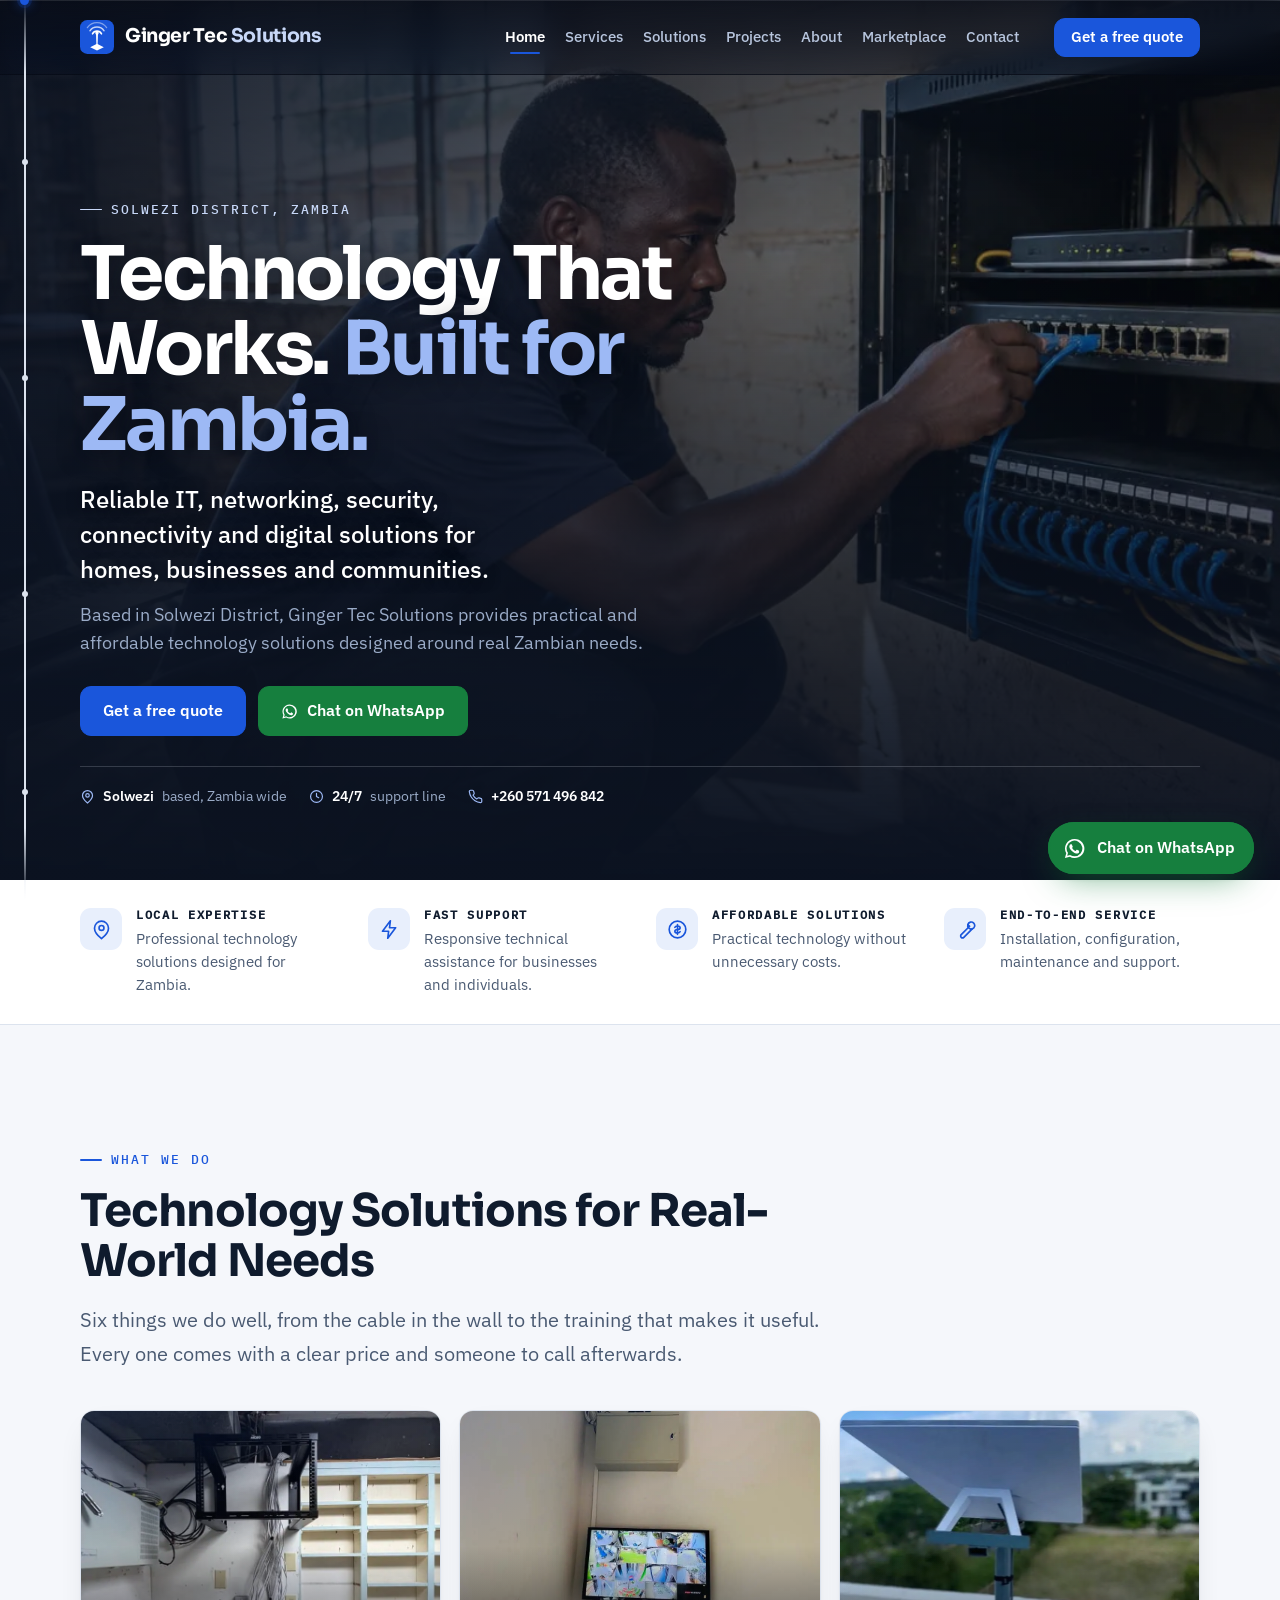
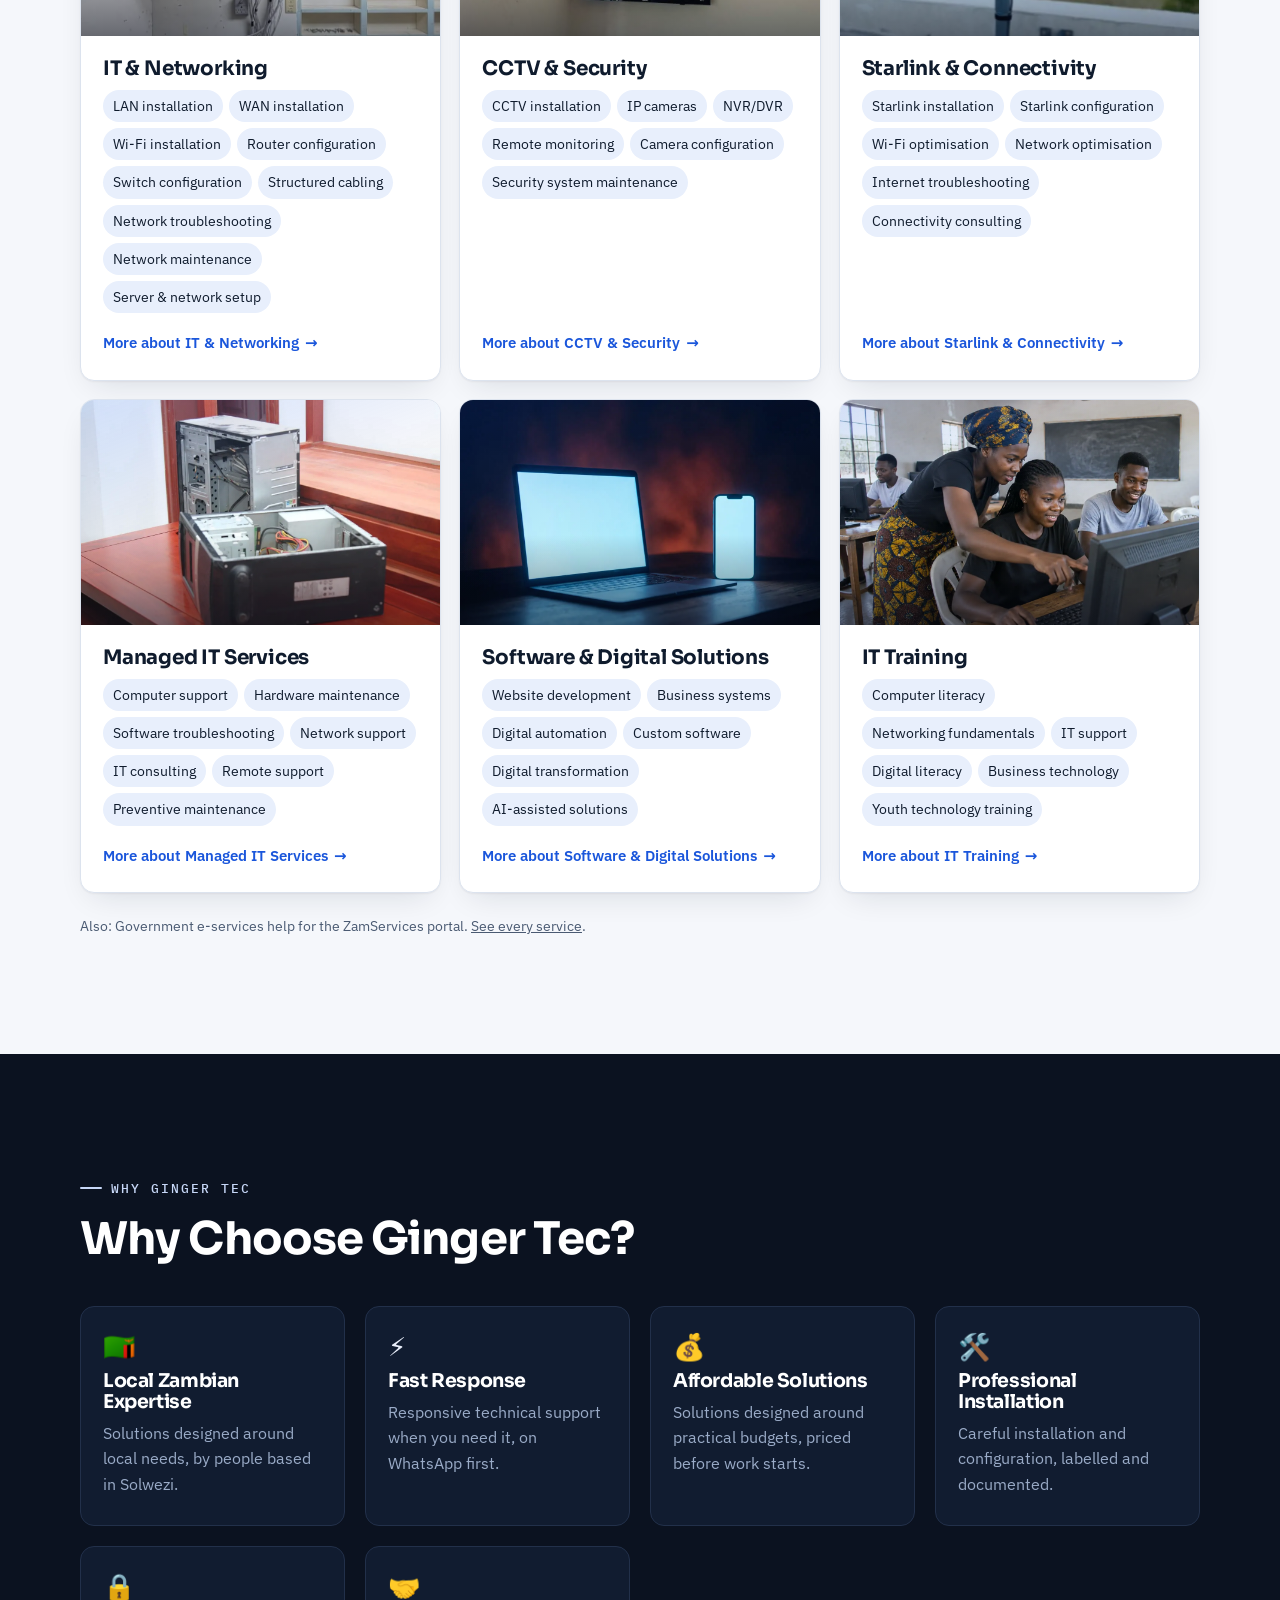
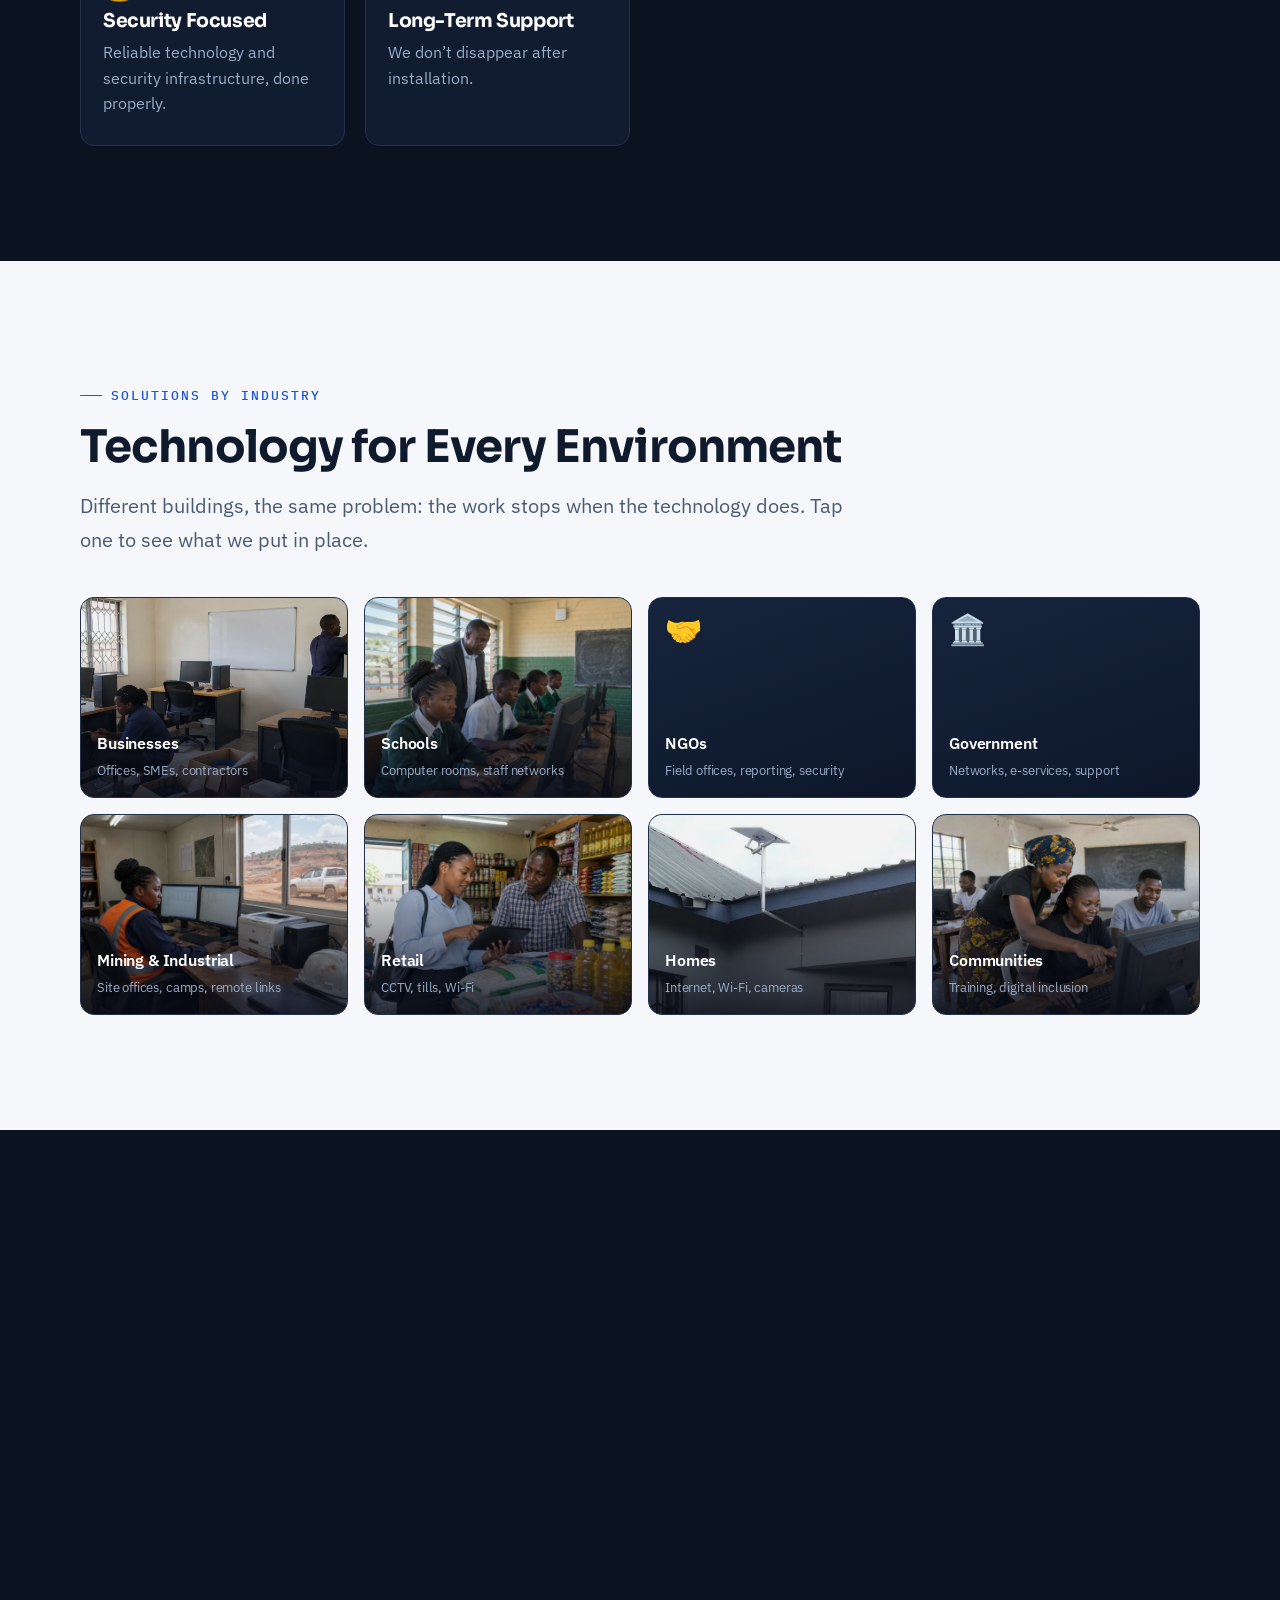
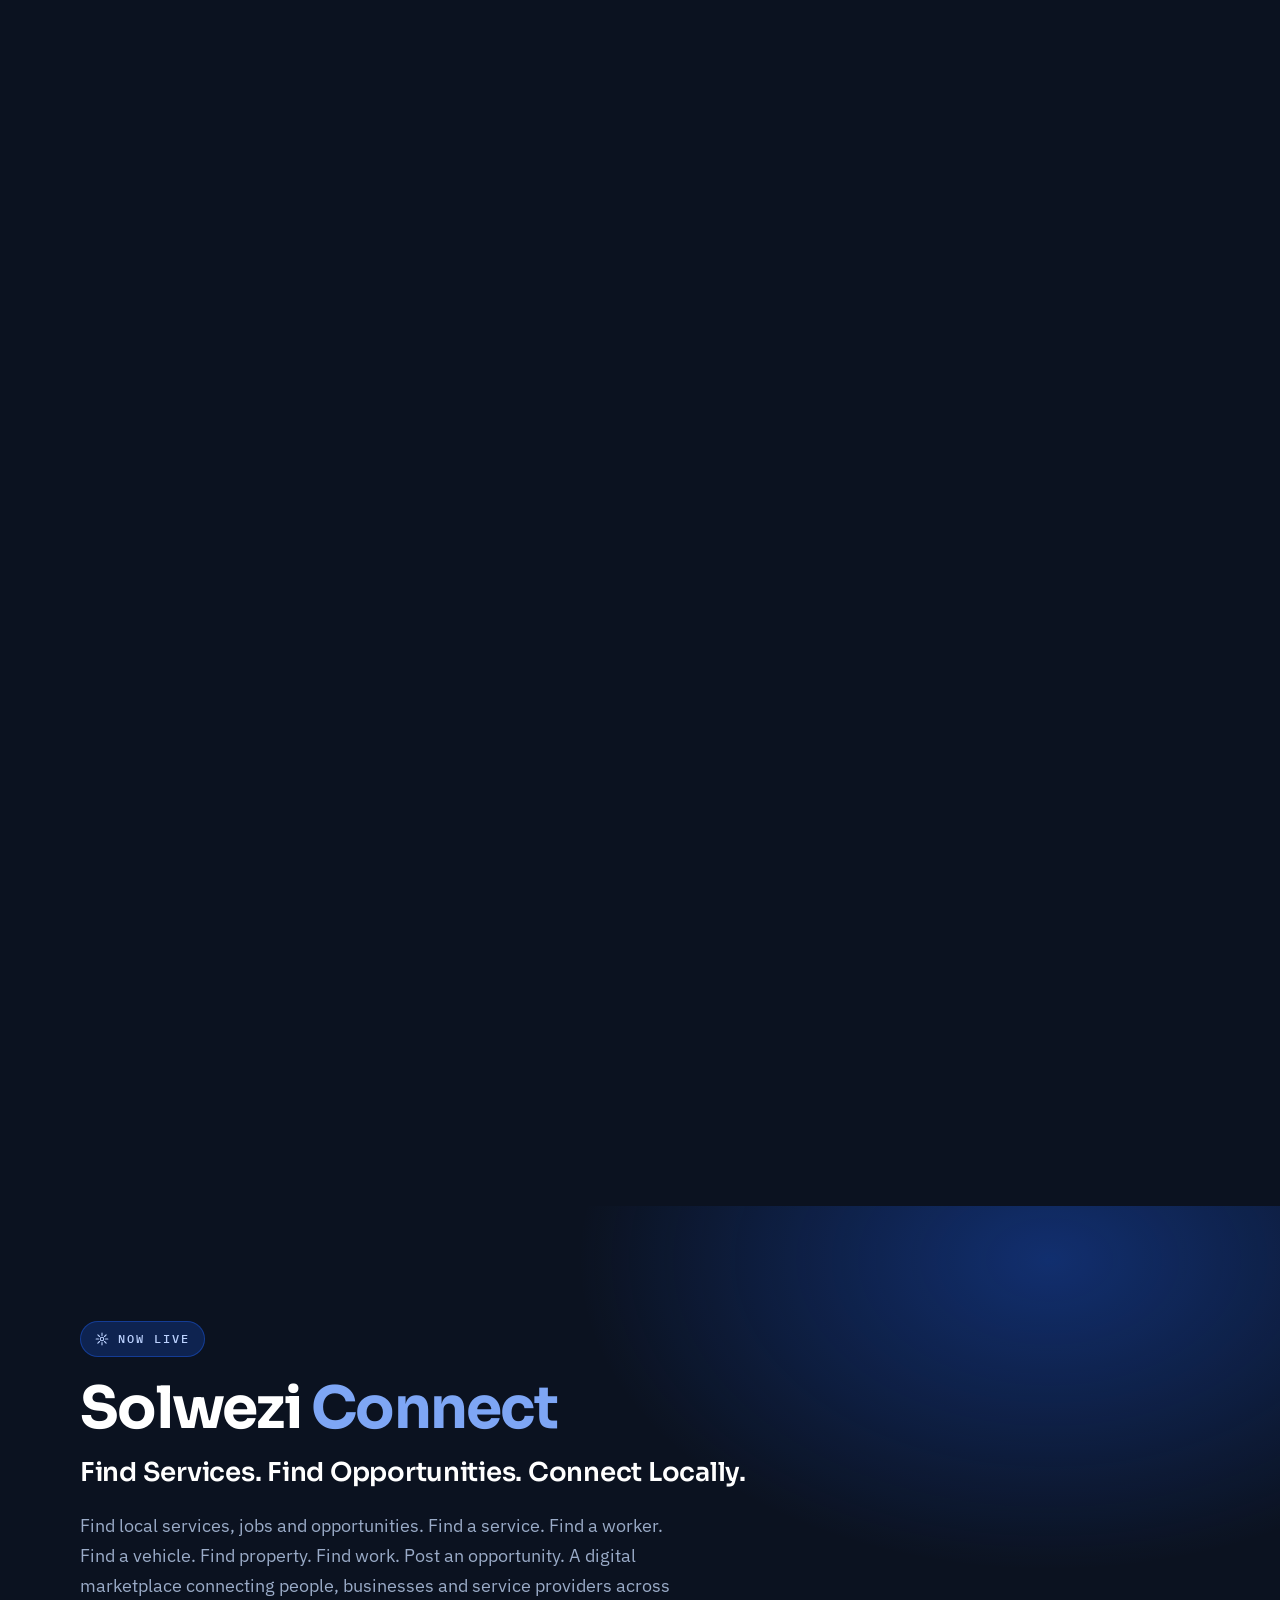
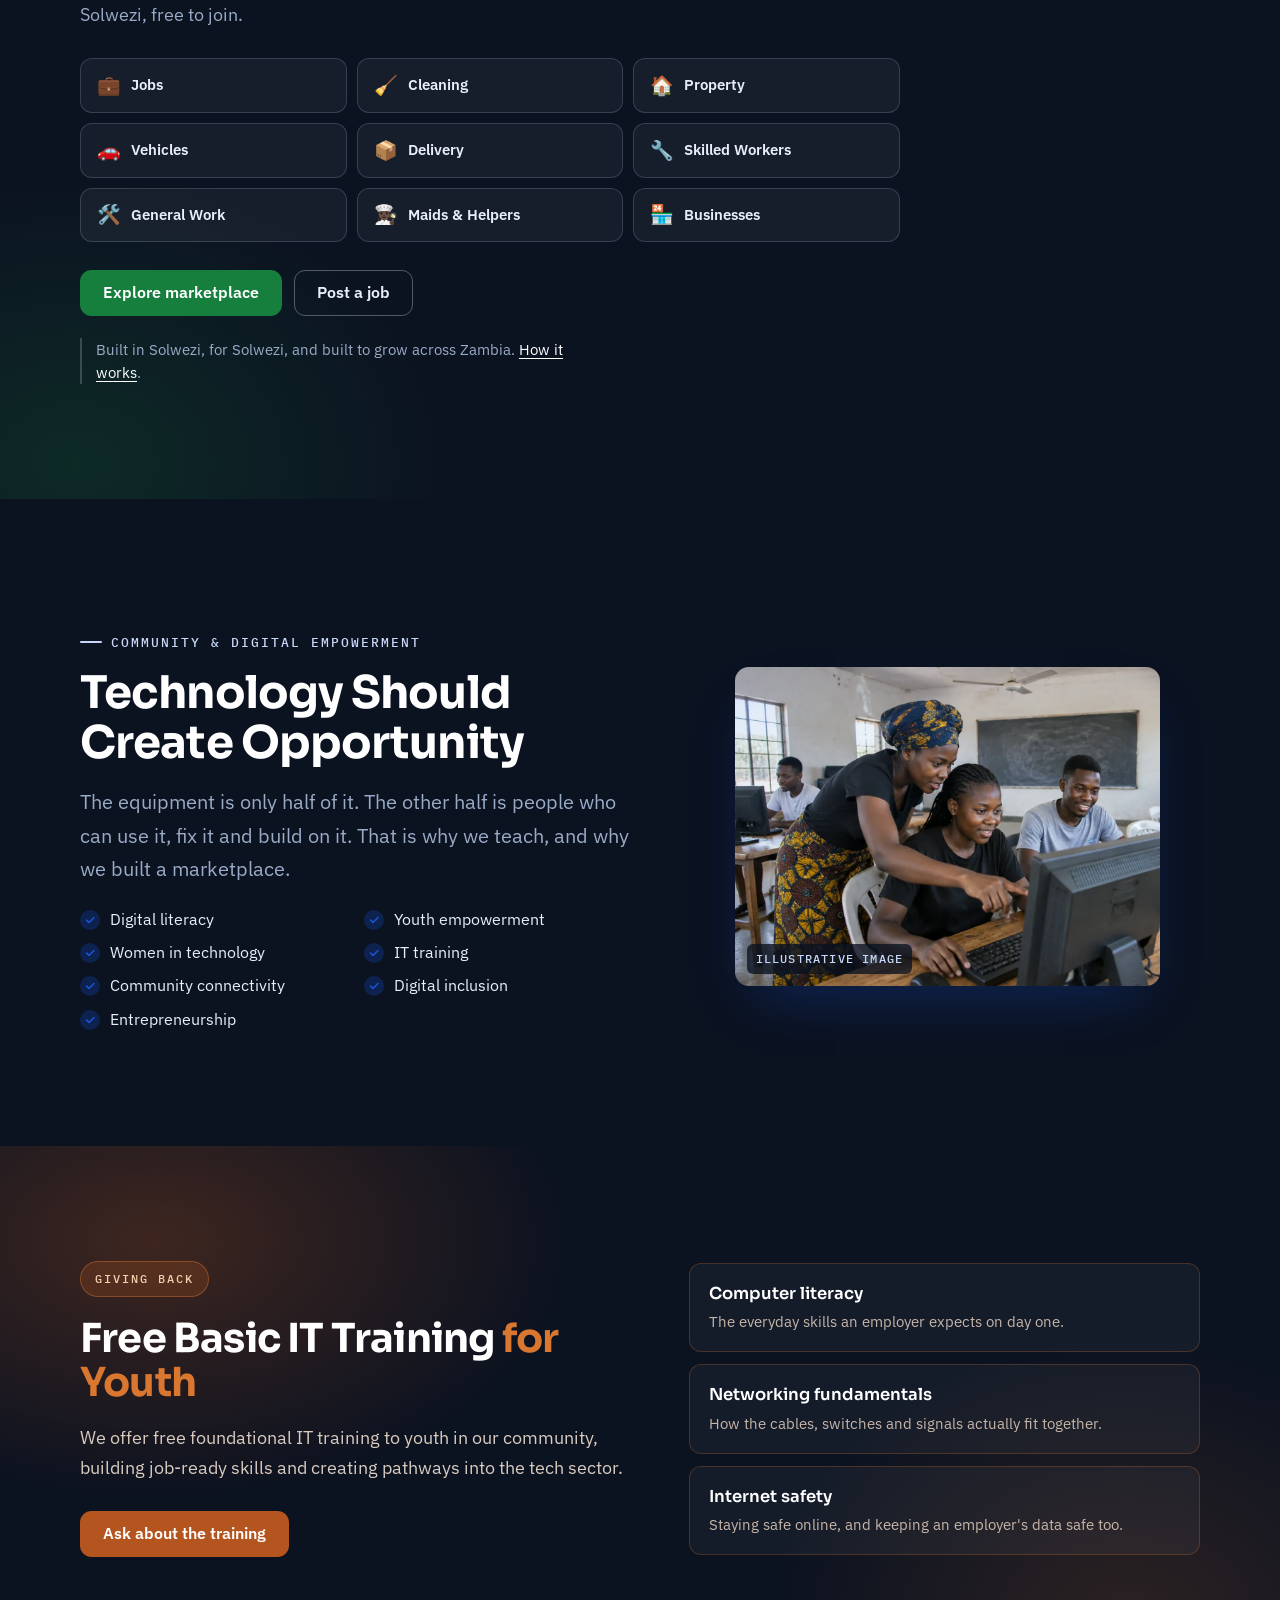
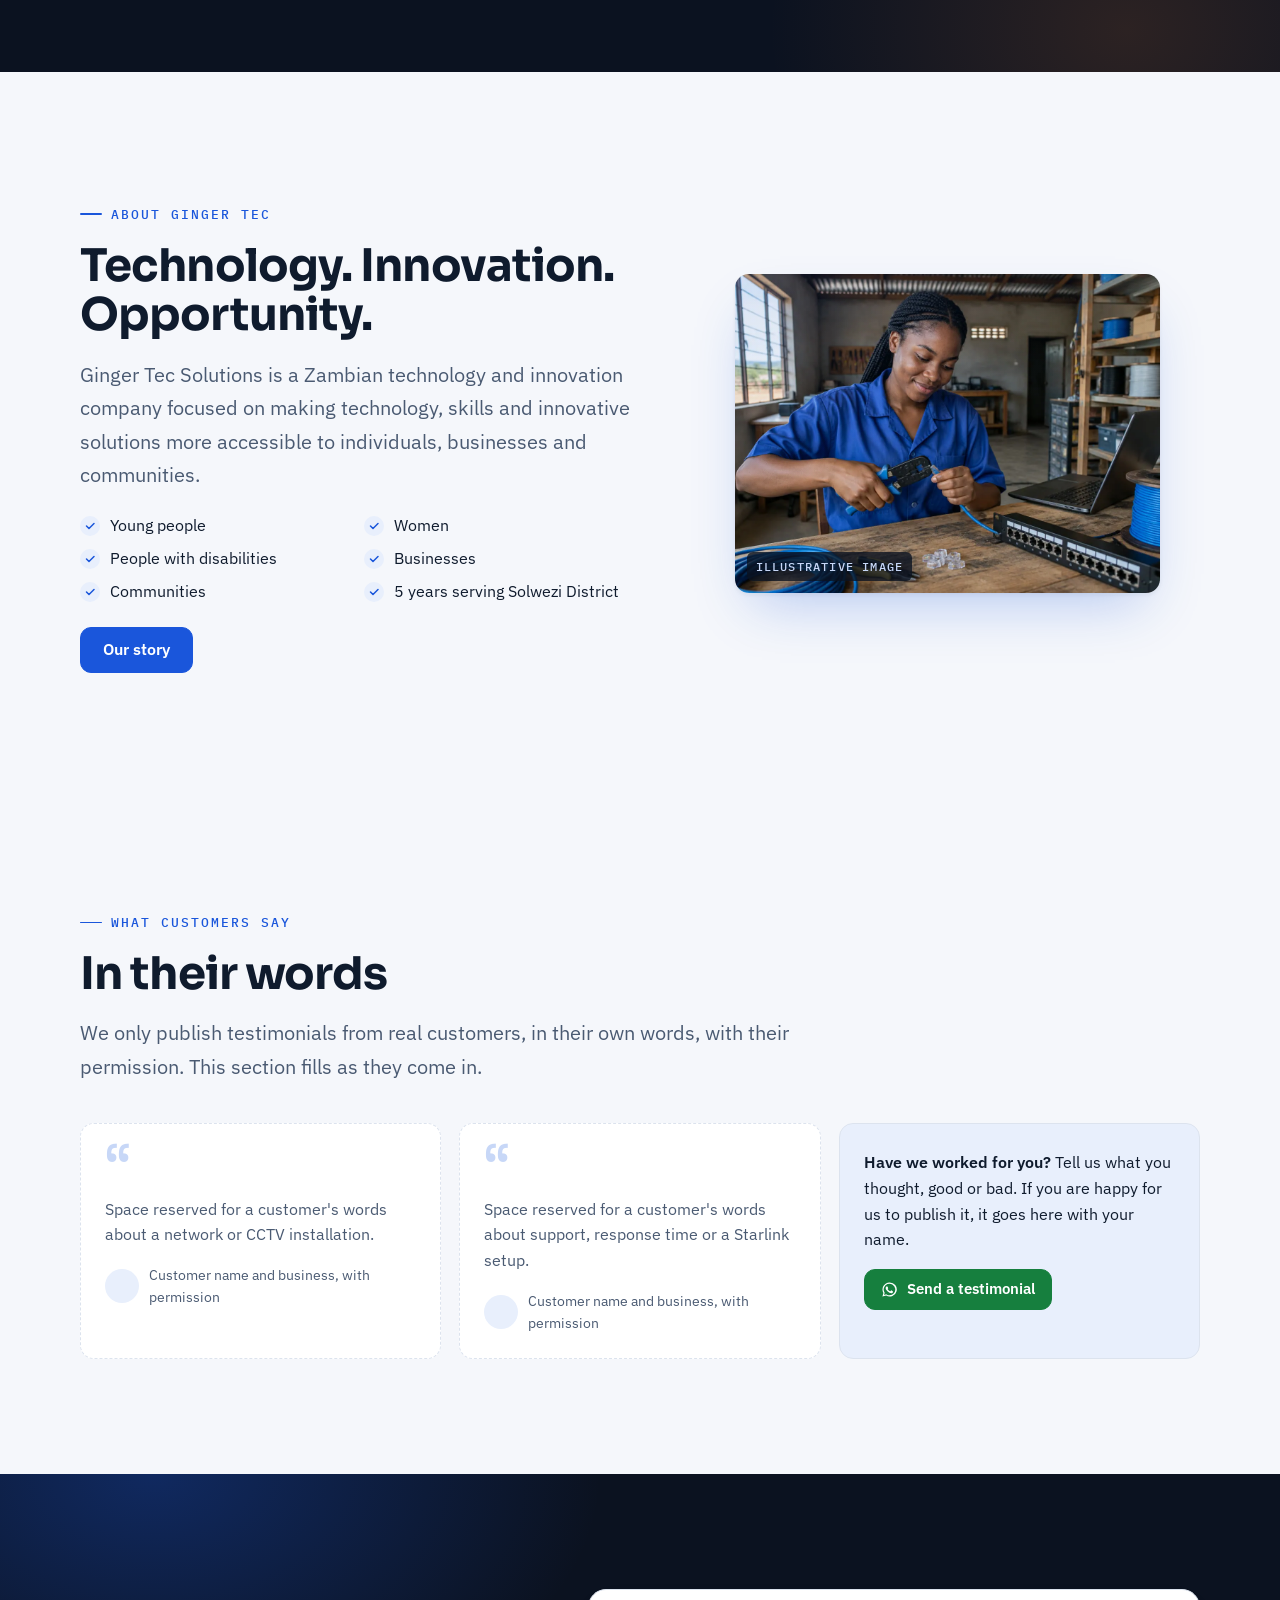
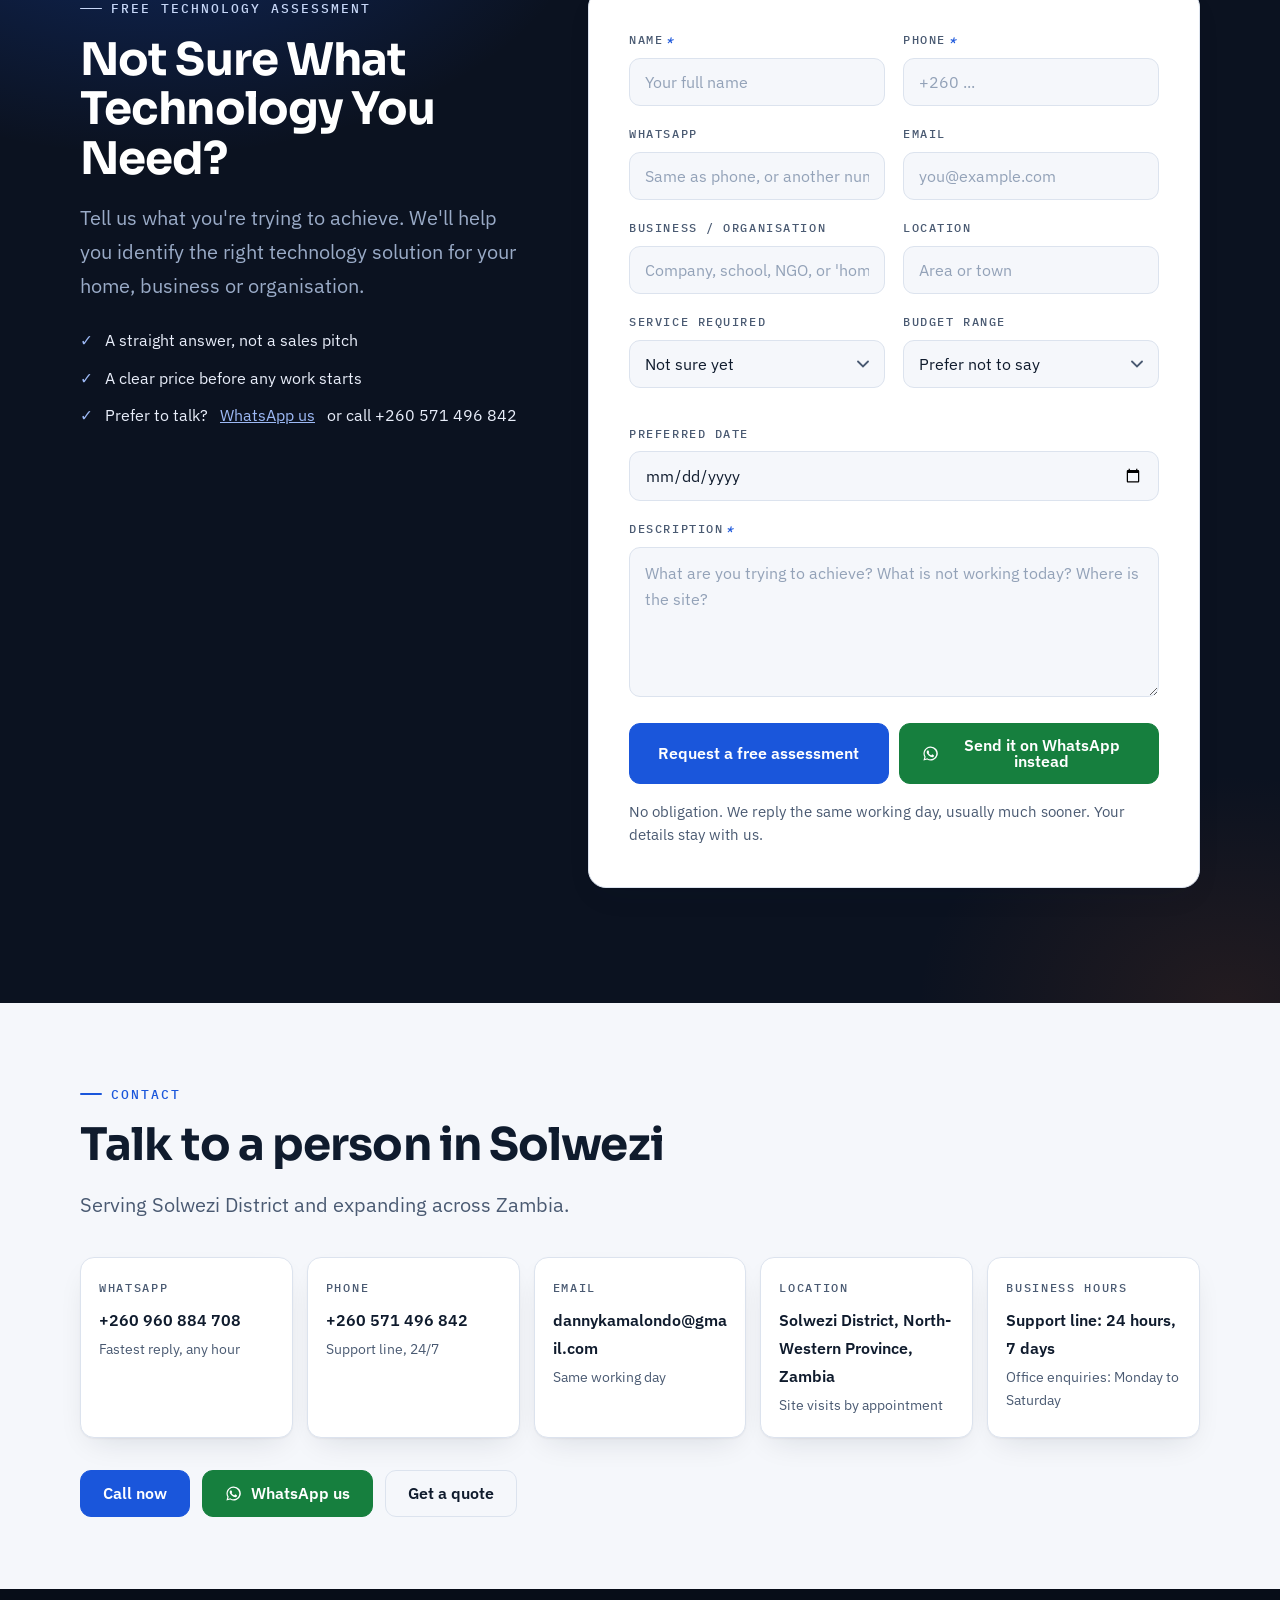
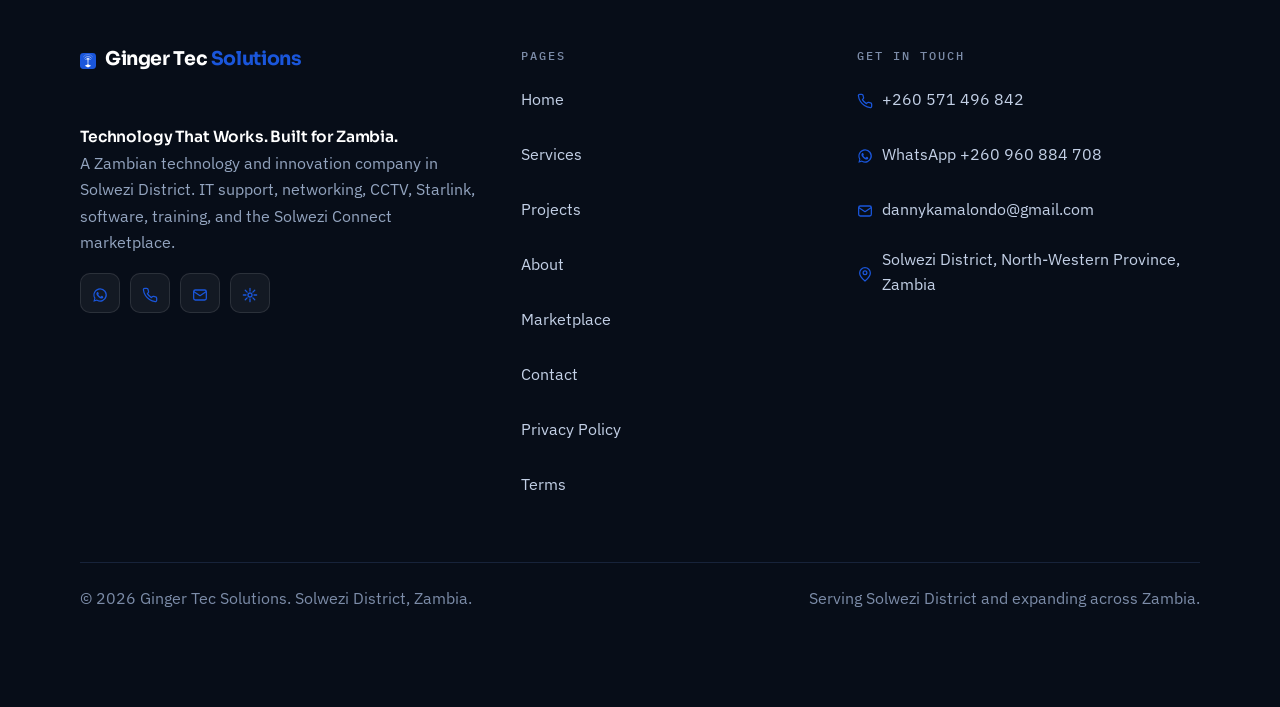
==== commit daa778da: "New logo: the Beacon, in white Replaces the three-arc mark in the header, the footer and the favicon" ====
--- a/index.html
+++ b/index.html
@@ -22,7 +22,7 @@
 <meta name="twitter:description" content="Zambian IT company in Solwezi: IT support, networking, Wi-Fi, CCTV, Starlink, software, websites and IT training. Technology that works, built for Zambia.">
 <meta name="twitter:image" content="https://gingertecsolutions.store/assets/og-hero.jpg">
 
-<link rel="icon" href="data:image/svg+xml,%3Csvg xmlns='http://www.w3.org/2000/svg' viewBox='0 0 32 32'%3E%3Crect width='32' height='32' rx='7' fill='%231a56db'/%3E%3Cg fill='none' stroke='white' stroke-width='2.1' stroke-linecap='round'%3E%3Cpath d='M6.5 10.5a13 13 0 0 1 19 0'/%3E%3Cpath d='M10.5 15.5a8 8 0 0 1 11 0'/%3E%3Cpath d='M14 20.5a3.4 3.4 0 0 1 4 0'/%3E%3C/g%3E%3Ccircle cx='16' cy='25.5' r='2.1' fill='white'/%3E%3C/svg%3E">
+<link rel="icon" href="data:image/svg+xml,%3Csvg%20xmlns%3D%27http%3A%2F%2Fwww.w3.org%2F2000%2Fsvg%27%20viewBox%3D%270%200%20120%20120%27%3E%3Crect%20width%3D%27120%27%20height%3D%27120%27%20rx%3D%2726%27%20fill%3D%27%231a56db%27%2F%3E%3Cg%20fill%3D%27none%27%20stroke%3D%27%23fff%27%20stroke-linecap%3D%27round%27%3E%3Cpath%20d%3D%27M32%2040a34%2034%200%200%201%2056%200%27%20stroke-width%3D%277.5%27%20opacity%3D%27.62%27%2F%3E%3Cpath%20d%3D%27M43%2052a21%2021%200%200%201%2034%200%27%20stroke-width%3D%278%27%2F%3E%3C%2Fg%3E%3Ccircle%20cx%3D%2760%27%20cy%3D%2749%27%20r%3D%277.5%27%20fill%3D%27%23fff%27%2F%3E%3Cpath%20d%3D%27M55.5%2051%20L64.5%2051%20L63%2090%20L57%2090%20Z%27%20fill%3D%27%23fff%27%2F%3E%3Cpath%20d%3D%27M60%2083%20L86%2096%20L60%20109%20L34%2096%20Z%27%20fill%3D%27%23fff%27%2F%3E%3C%2Fsvg%3E">
 <link rel="preload" as="font" type="font/woff2" href="assets/fonts/sora-var.woff2" crossorigin>
 <link rel="preload" as="font" type="font/woff2" href="assets/fonts/plex-sans-var.woff2" crossorigin>
 <link rel="preload" as="image" href="assets/photos/hero-technician.webp" imagesrcset="assets/photos/hero-technician-m.webp 900w, assets/photos/hero-technician.webp 1344w" imagesizes="100vw" type="image/webp">
@@ -202,7 +202,7 @@
 <header class="hdr">
   <div class="shell hdr__in">
     <a class="brand" href="index.html">
-      <svg class="brand__mark" viewBox="0 0 32 32" aria-hidden="true"><rect width="32" height="32" rx="7" fill="currentColor"></rect><g fill="none" stroke="#fff" stroke-width="2.1" stroke-linecap="round"><path d="M6.5 10.5a13 13 0 0 1 19 0"></path><path d="M10.5 15.5a8 8 0 0 1 11 0"></path><path d="M14 20.5a3.4 3.4 0 0 1 4 0"></path></g><circle cx="16" cy="25.5" r="2.1" fill="#fff"></circle></svg>
+      <svg class="brand__mark" viewBox="0 0 120 120" aria-hidden="true"><rect width="120" height="120" rx="26" fill="currentColor"></rect><g fill="none" stroke="#fff" stroke-linecap="round"><path d="M26 27a42 42 0 0 1 68 0" stroke-width="4.5" opacity=".45"></path><path d="M35 38a30 30 0 0 1 50 0" stroke-width="5" opacity=".75"></path><path d="M44 49a18 18 0 0 1 32 0" stroke-width="5.5"></path></g><circle cx="60" cy="46" r="6" fill="#fff"></circle><path d="M56.5 48 L63.5 48 L62 90 L58 90 Z" fill="#fff"></path><path d="M60 84 L84 96 L60 108 L36 96 Z" fill="#fff"></path></svg>
       <span class="brand__name">Ginger Tec <i>Solutions</i></span>
     </a>
 
@@ -694,7 +694,7 @@
     <div class="ftr__grid">
       <div>
         <a class="ftr__brand" href="index.html">
-          <svg class="brand__mark" viewBox="0 0 32 32" aria-hidden="true"><rect width="32" height="32" rx="7" fill="currentColor"></rect><g fill="none" stroke="#fff" stroke-width="2.1" stroke-linecap="round"><path d="M6.5 10.5a13 13 0 0 1 19 0"></path><path d="M10.5 15.5a8 8 0 0 1 11 0"></path><path d="M14 20.5a3.4 3.4 0 0 1 4 0"></path></g><circle cx="16" cy="25.5" r="2.1" fill="#fff"></circle></svg>
+          <svg class="brand__mark" viewBox="0 0 120 120" aria-hidden="true"><rect width="120" height="120" rx="26" fill="currentColor"></rect><g fill="none" stroke="#fff" stroke-linecap="round"><path d="M26 27a42 42 0 0 1 68 0" stroke-width="4.5" opacity=".45"></path><path d="M35 38a30 30 0 0 1 50 0" stroke-width="5" opacity=".75"></path><path d="M44 49a18 18 0 0 1 32 0" stroke-width="5.5"></path></g><circle cx="60" cy="46" r="6" fill="#fff"></circle><path d="M56.5 48 L63.5 48 L62 90 L58 90 Z" fill="#fff"></path><path d="M60 84 L84 96 L60 108 L36 96 Z" fill="#fff"></path></svg>
           <span class="brand__name">Ginger Tec <i>Solutions</i></span>
         </a>
         <p class="ftr__tag">Technology That Works. Built for Zambia.</p>
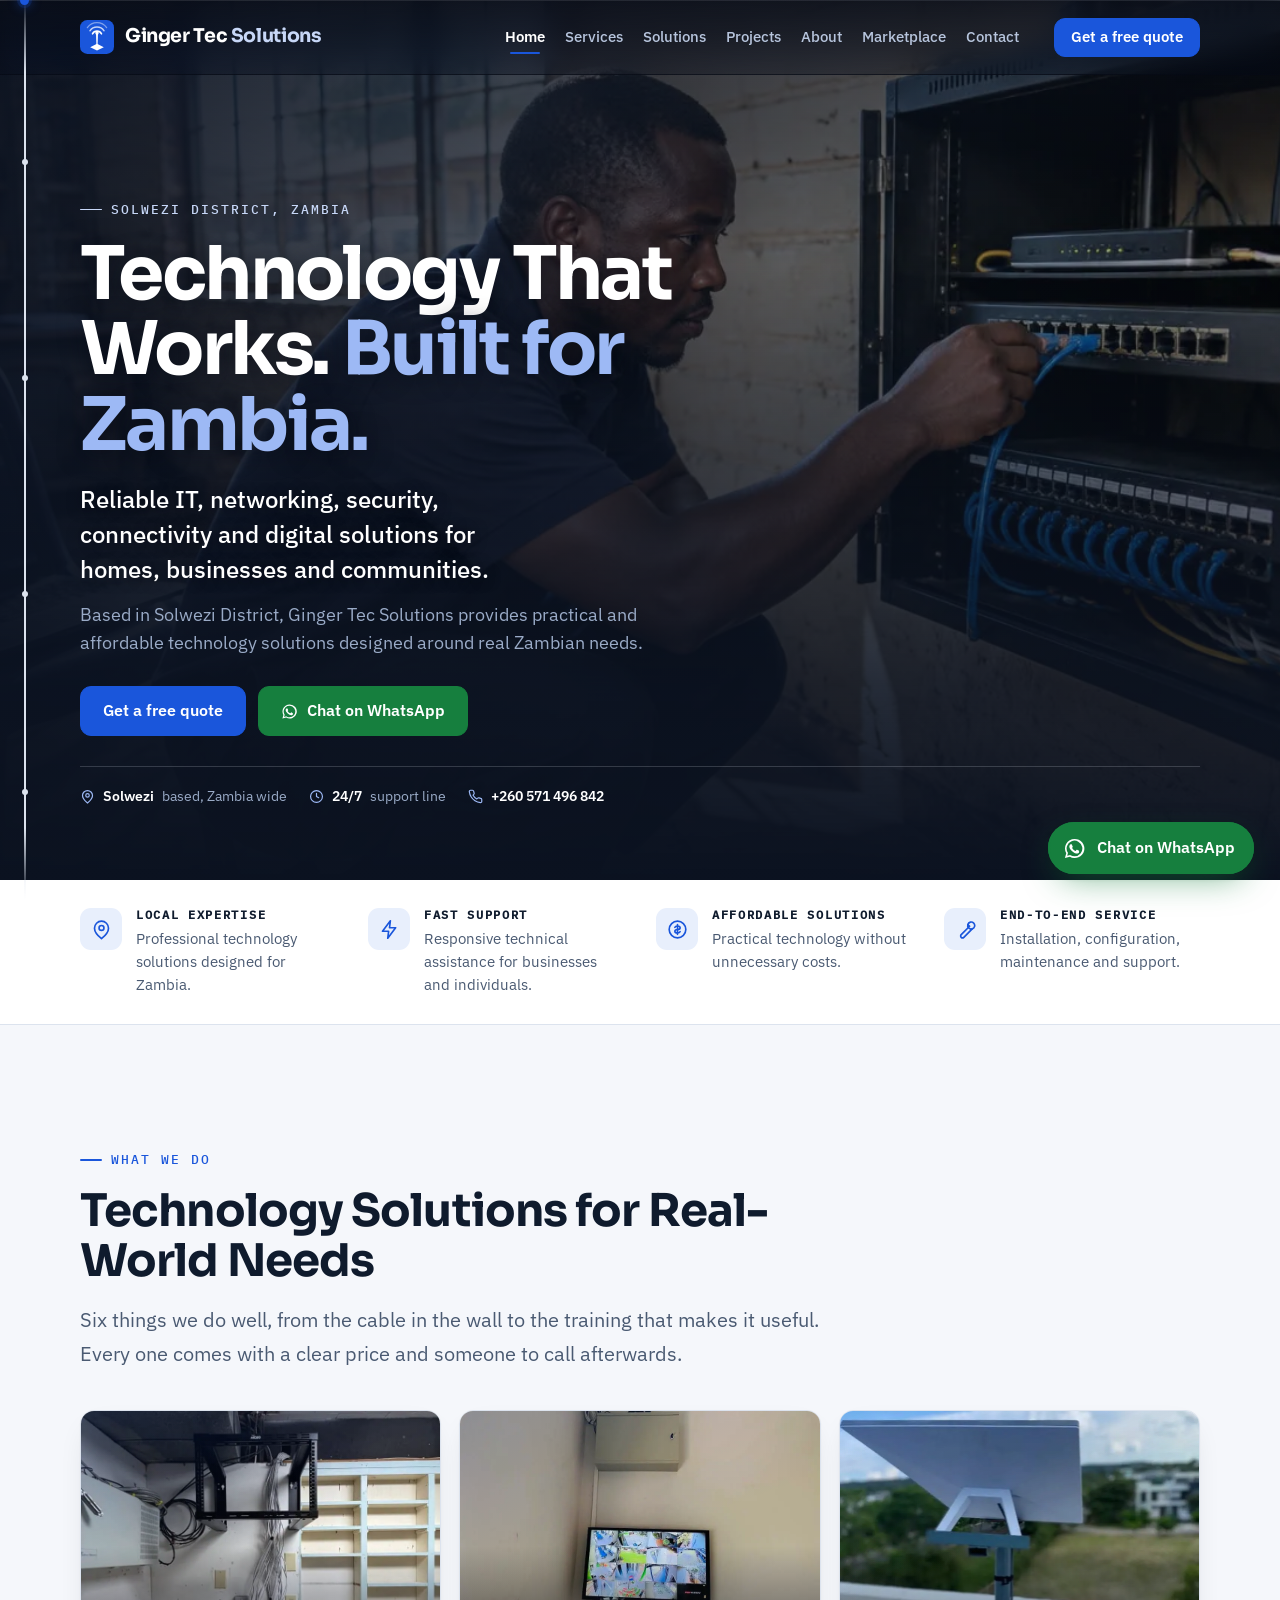
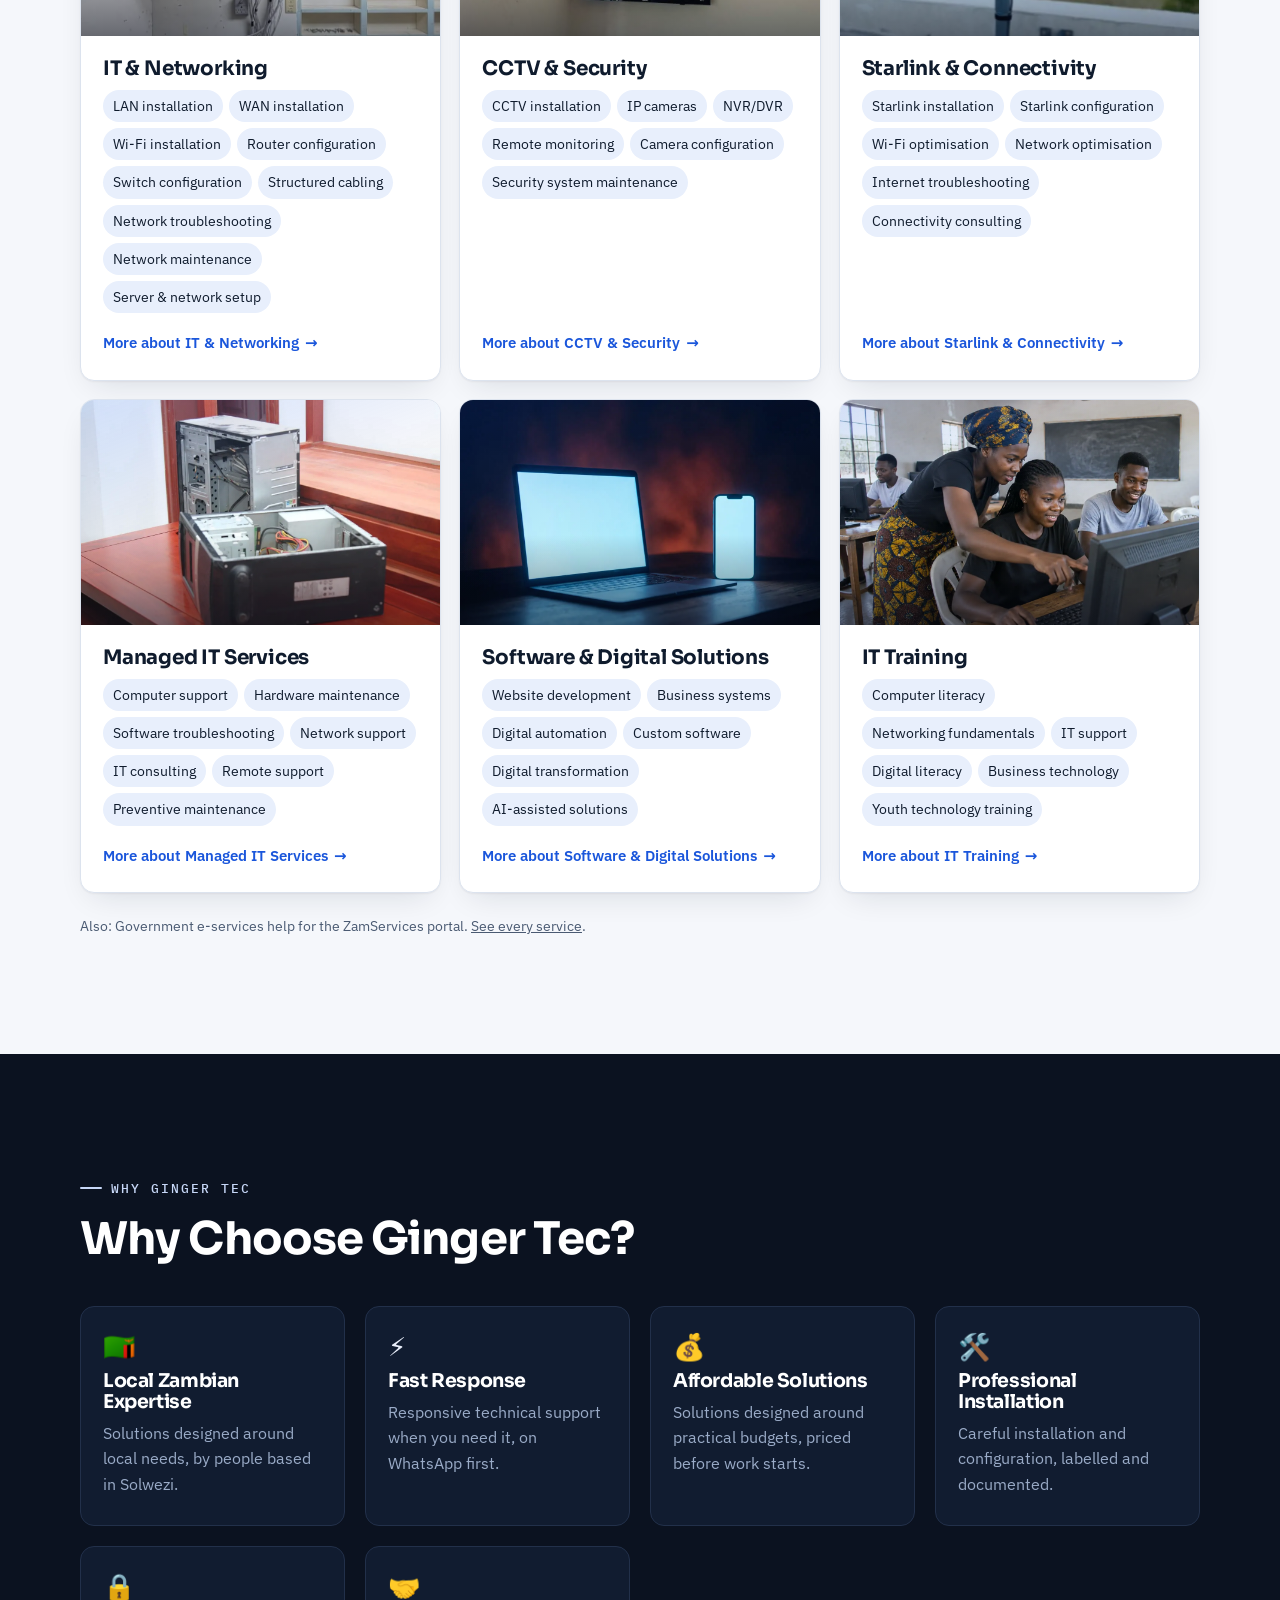
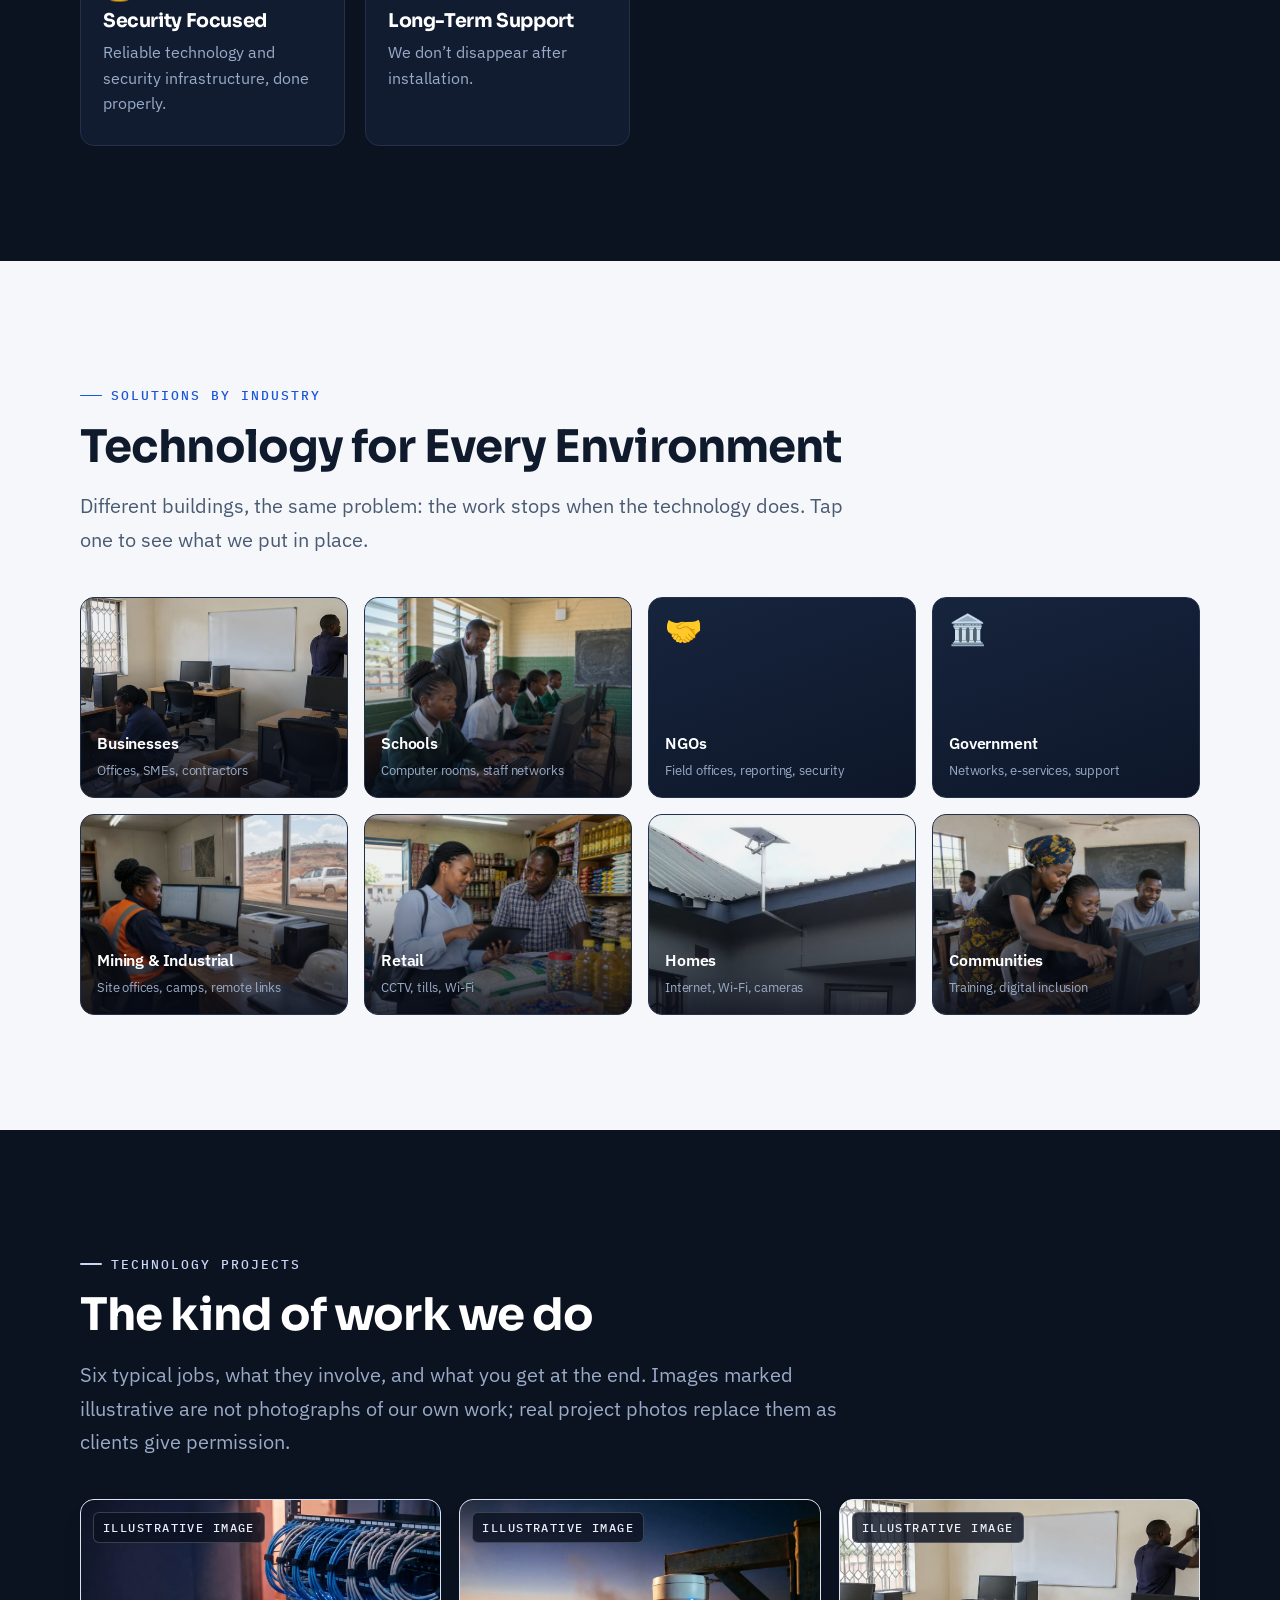
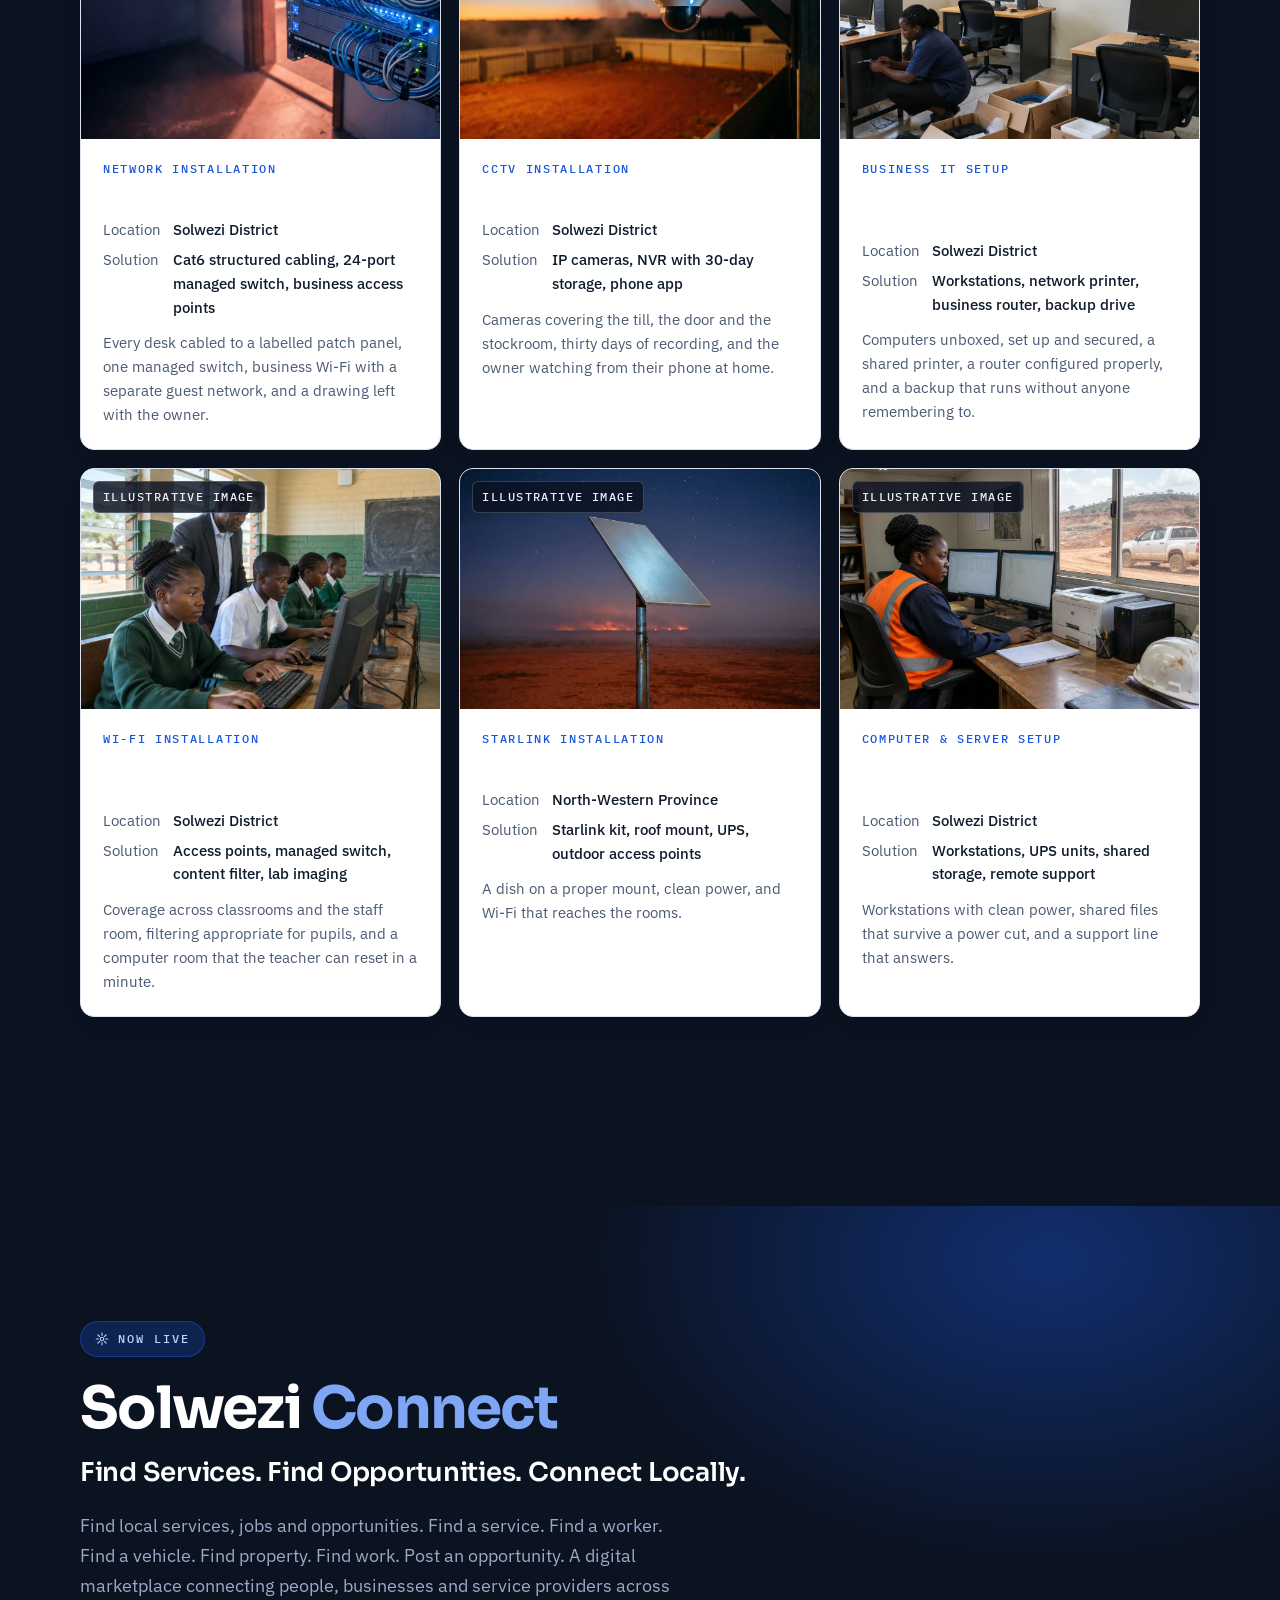
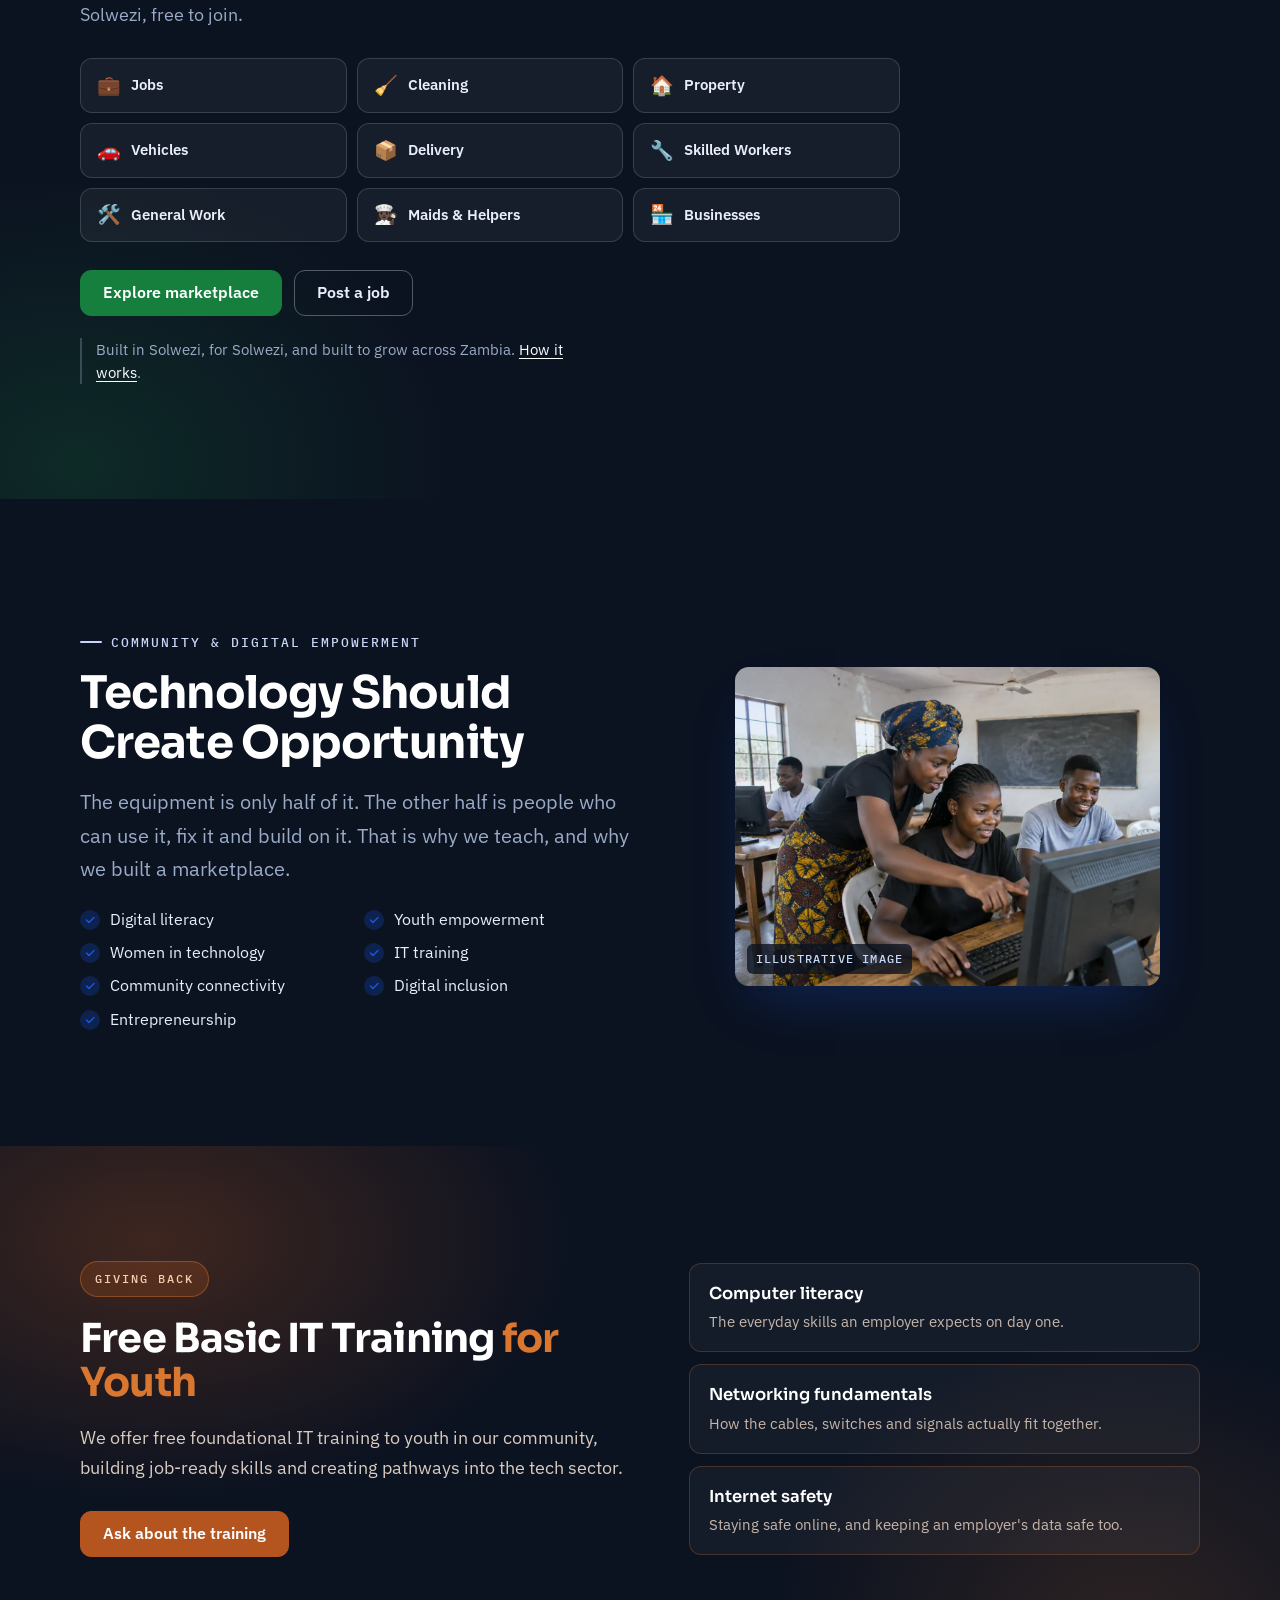
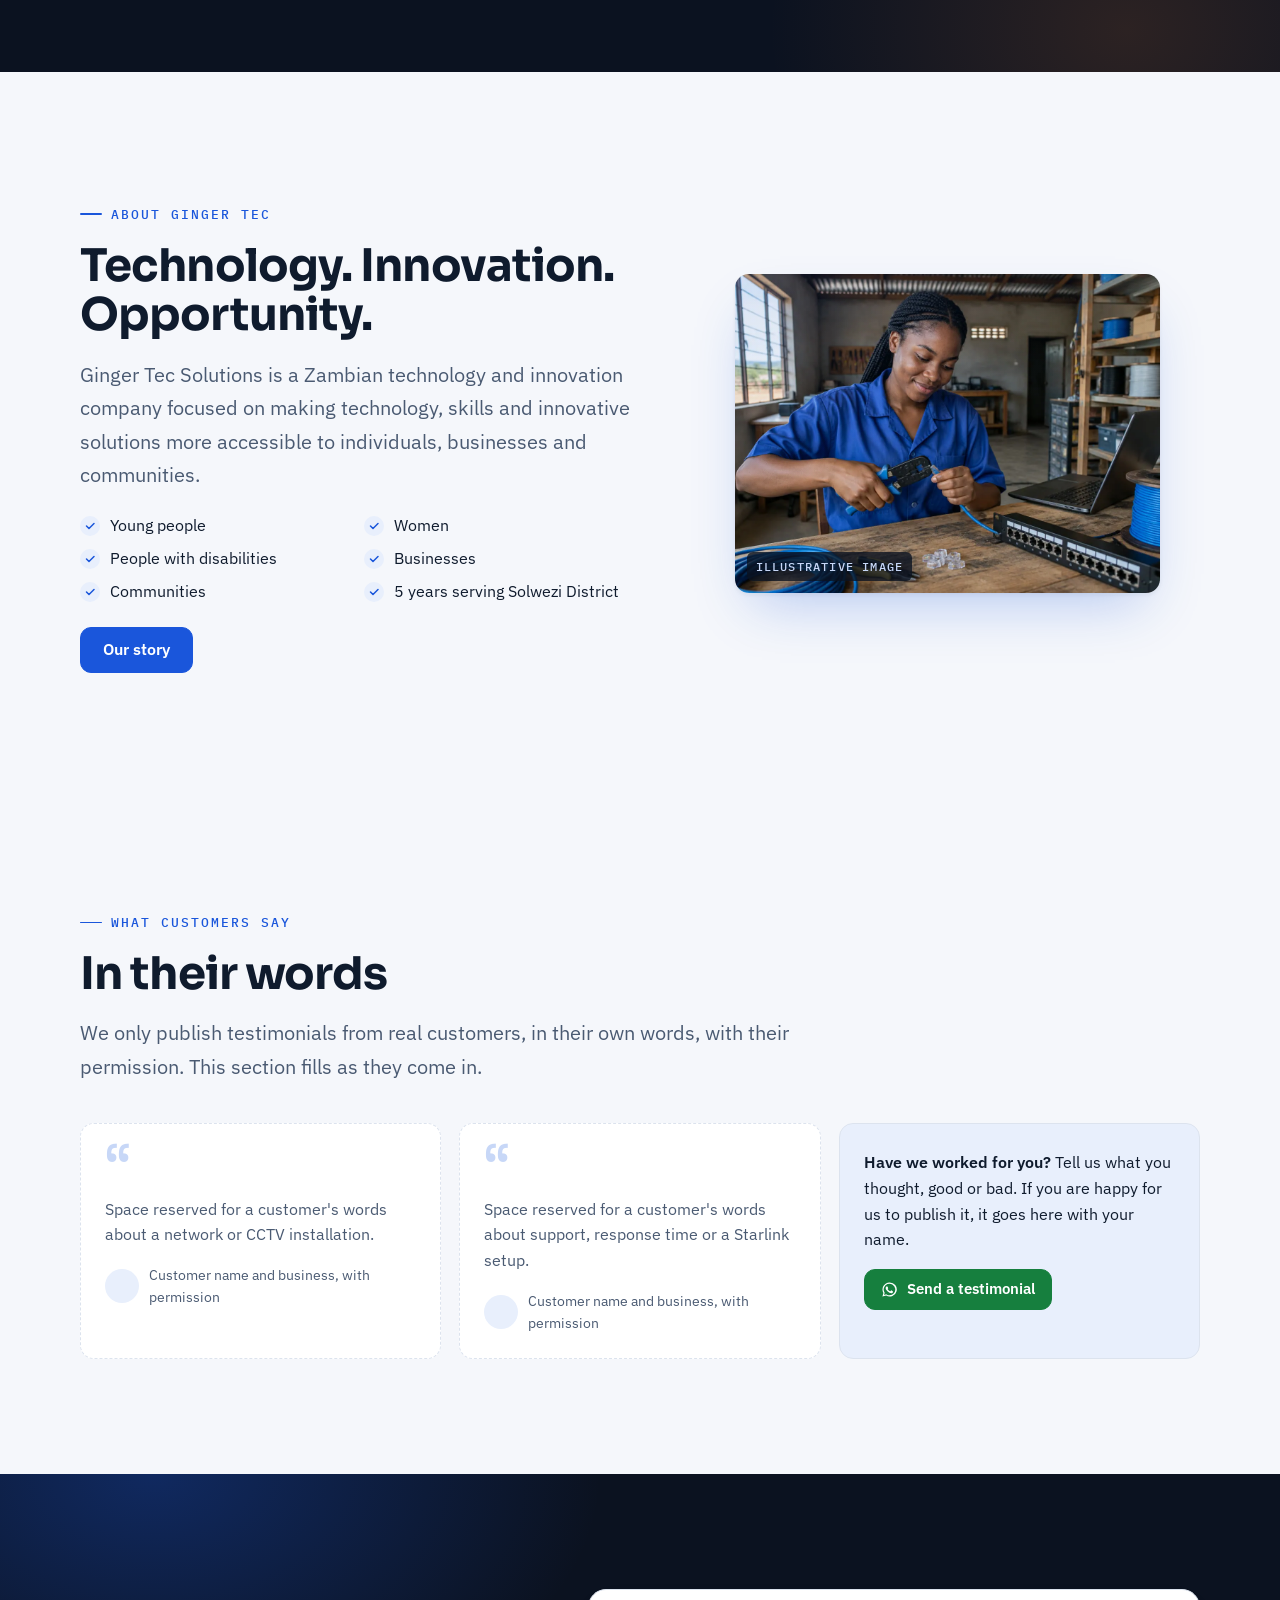
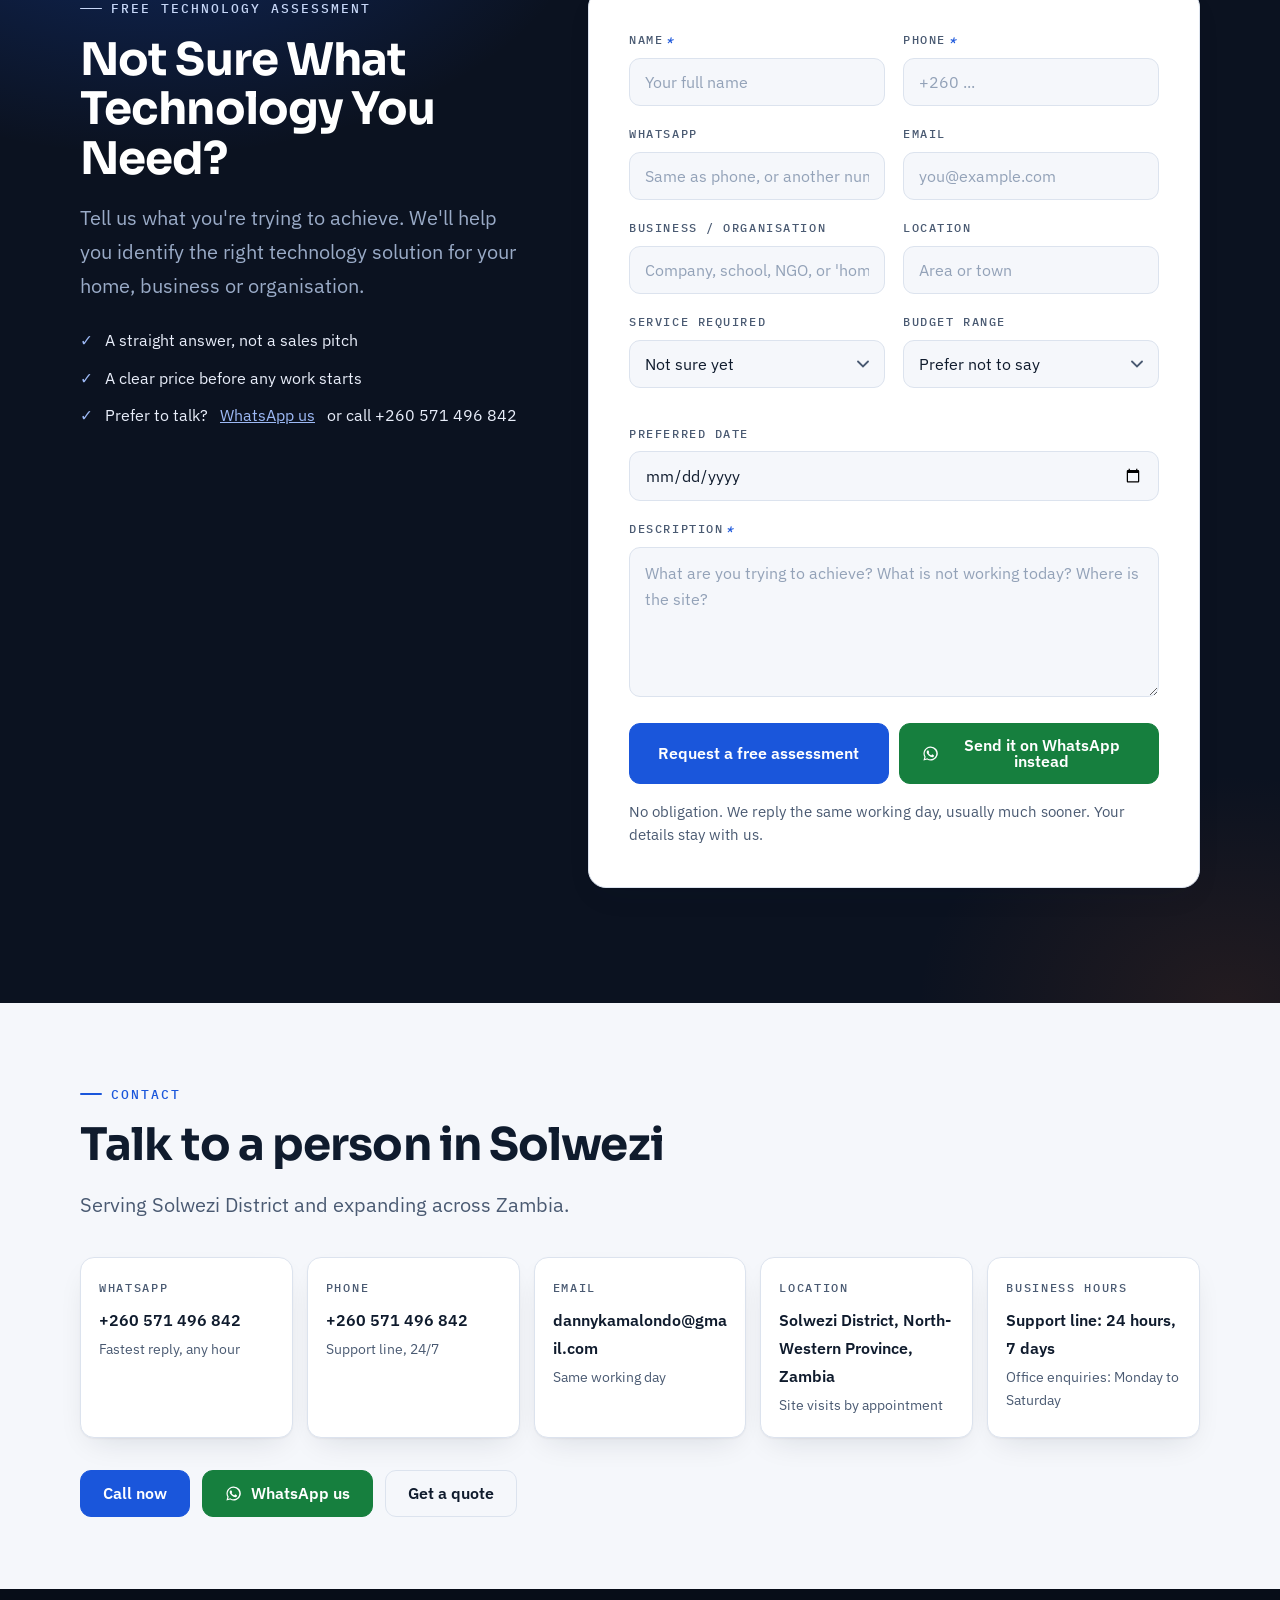
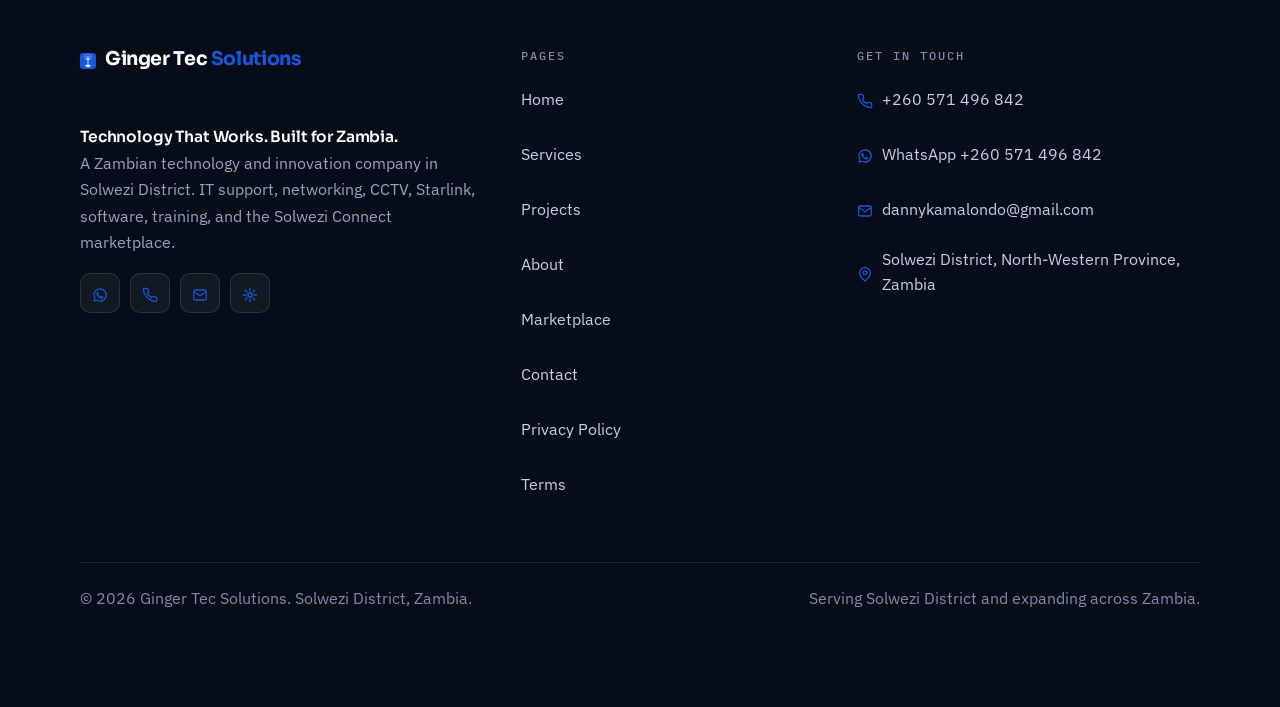
==== commit 3becd68b: "WhatsApp contact is now 0571 496 842 Replaces +260 960 884 708 everywhere on the site.  Two places h" ====
--- a/index.html
+++ b/index.html
@@ -182,7 +182,7 @@
 }
 </script>
 </head>
-<body>
+<body data-wa="https://wa.me/260571496842">
 
 <a class="skip" href="#main">Skip to content</a>
 <div class="env" aria-hidden="true"></div>
@@ -217,11 +217,11 @@
     </nav>
 
     <div class="hdr__cta">
-      <a class="btn btn--wa btn--sm" href="https://wa.me/260960884708" target="_blank" rel="noopener"><svg viewBox="0 0 24 24" fill="currentColor" aria-hidden="true"><path d="M12 2a10 10 0 0 0-8.6 15L2 22l5.2-1.4A10 10 0 1 0 12 2zm0 18.2a8.2 8.2 0 0 1-4.2-1.2l-.3-.2-3.1.8.8-3-.2-.3A8.2 8.2 0 1 1 12 20.2zm4.5-6.1c-.2-.1-1.5-.7-1.7-.8s-.4-.1-.6.1-.6.8-.8 1-.3.2-.6.1a6.7 6.7 0 0 1-3.3-2.9c-.2-.4.2-.4.6-1.2a.5.5 0 0 0 0-.5c0-.1-.6-1.4-.8-1.9s-.4-.4-.6-.4h-.5a1 1 0 0 0-.7.3 2.9 2.9 0 0 0-.9 2.2 5 5 0 0 0 1 2.7 11.4 11.4 0 0 0 4.4 3.9c1.6.6 2.2.7 3 .6a2.6 2.6 0 0 0 1.7-1.2 2.1 2.1 0 0 0 .1-1.2c0-.2-.2-.3-.4-.4z"></path></svg>WhatsApp</a>
+      <a class="btn btn--wa btn--sm" href="https://wa.me/260571496842" target="_blank" rel="noopener"><svg viewBox="0 0 24 24" fill="currentColor" aria-hidden="true"><path d="M12 2a10 10 0 0 0-8.6 15L2 22l5.2-1.4A10 10 0 1 0 12 2zm0 18.2a8.2 8.2 0 0 1-4.2-1.2l-.3-.2-3.1.8.8-3-.2-.3A8.2 8.2 0 1 1 12 20.2zm4.5-6.1c-.2-.1-1.5-.7-1.7-.8s-.4-.1-.6.1-.6.8-.8 1-.3.2-.6.1a6.7 6.7 0 0 1-3.3-2.9c-.2-.4.2-.4.6-1.2a.5.5 0 0 0 0-.5c0-.1-.6-1.4-.8-1.9s-.4-.4-.6-.4h-.5a1 1 0 0 0-.7.3 2.9 2.9 0 0 0-.9 2.2 5 5 0 0 0 1 2.7 11.4 11.4 0 0 0 4.4 3.9c1.6.6 2.2.7 3 .6a2.6 2.6 0 0 0 1.7-1.2 2.1 2.1 0 0 0 .1-1.2c0-.2-.2-.3-.4-.4z"></path></svg>WhatsApp</a>
       <a class="btn btn--primary btn--sm hdr__quote" href="contact.html#assessment">Get a free quote</a>
     </div>
 
-    <a class="hdr__call hdr__call--wa" href="https://wa.me/260960884708" target="_blank" rel="noopener" aria-label="Chat with Ginger Tec Solutions on WhatsApp"><svg viewBox="0 0 24 24" fill="currentColor" aria-hidden="true"><path d="M12 2a10 10 0 0 0-8.6 15L2 22l5.2-1.4A10 10 0 1 0 12 2zm0 18.2a8.2 8.2 0 0 1-4.2-1.2l-.3-.2-3.1.8.8-3-.2-.3A8.2 8.2 0 1 1 12 20.2zm4.5-6.1c-.2-.1-1.5-.7-1.7-.8s-.4-.1-.6.1-.6.8-.8 1-.3.2-.6.1a6.7 6.7 0 0 1-3.3-2.9c-.2-.4.2-.4.6-1.2a.5.5 0 0 0 0-.5c0-.1-.6-1.4-.8-1.9s-.4-.4-.6-.4h-.5a1 1 0 0 0-.7.3 2.9 2.9 0 0 0-.9 2.2 5 5 0 0 0 1 2.7 11.4 11.4 0 0 0 4.4 3.9c1.6.6 2.2.7 3 .6a2.6 2.6 0 0 0 1.7-1.2 2.1 2.1 0 0 0 .1-1.2c0-.2-.2-.3-.4-.4z"></path></svg></a>
+    <a class="hdr__call hdr__call--wa" href="https://wa.me/260571496842" target="_blank" rel="noopener" aria-label="Chat with Ginger Tec Solutions on WhatsApp"><svg viewBox="0 0 24 24" fill="currentColor" aria-hidden="true"><path d="M12 2a10 10 0 0 0-8.6 15L2 22l5.2-1.4A10 10 0 1 0 12 2zm0 18.2a8.2 8.2 0 0 1-4.2-1.2l-.3-.2-3.1.8.8-3-.2-.3A8.2 8.2 0 1 1 12 20.2zm4.5-6.1c-.2-.1-1.5-.7-1.7-.8s-.4-.1-.6.1-.6.8-.8 1-.3.2-.6.1a6.7 6.7 0 0 1-3.3-2.9c-.2-.4.2-.4.6-1.2a.5.5 0 0 0 0-.5c0-.1-.6-1.4-.8-1.9s-.4-.4-.6-.4h-.5a1 1 0 0 0-.7.3 2.9 2.9 0 0 0-.9 2.2 5 5 0 0 0 1 2.7 11.4 11.4 0 0 0 4.4 3.9c1.6.6 2.2.7 3 .6a2.6 2.6 0 0 0 1.7-1.2 2.1 2.1 0 0 0 .1-1.2c0-.2-.2-.3-.4-.4z"></path></svg></a>
     <button class="burger" type="button" aria-expanded="false" aria-controls="drawer" aria-label="Open menu"><span></span></button>
   </div>
 
@@ -238,7 +238,7 @@
       </ul>
       <div class="drawer__cta">
         <a class="btn btn--primary" href="contact.html#assessment">Get a free quote</a>
-        <a class="btn btn--wa" href="https://wa.me/260960884708" target="_blank" rel="noopener"><svg viewBox="0 0 24 24" fill="currentColor" aria-hidden="true"><path d="M12 2a10 10 0 0 0-8.6 15L2 22l5.2-1.4A10 10 0 1 0 12 2zm0 18.2a8.2 8.2 0 0 1-4.2-1.2l-.3-.2-3.1.8.8-3-.2-.3A8.2 8.2 0 1 1 12 20.2zm4.5-6.1c-.2-.1-1.5-.7-1.7-.8s-.4-.1-.6.1-.6.8-.8 1-.3.2-.6.1a6.7 6.7 0 0 1-3.3-2.9c-.2-.4.2-.4.6-1.2a.5.5 0 0 0 0-.5c0-.1-.6-1.4-.8-1.9s-.4-.4-.6-.4h-.5a1 1 0 0 0-.7.3 2.9 2.9 0 0 0-.9 2.2 5 5 0 0 0 1 2.7 11.4 11.4 0 0 0 4.4 3.9c1.6.6 2.2.7 3 .6a2.6 2.6 0 0 0 1.7-1.2 2.1 2.1 0 0 0 .1-1.2c0-.2-.2-.3-.4-.4z"></path></svg>WhatsApp us</a>
+        <a class="btn btn--wa" href="https://wa.me/260571496842" target="_blank" rel="noopener"><svg viewBox="0 0 24 24" fill="currentColor" aria-hidden="true"><path d="M12 2a10 10 0 0 0-8.6 15L2 22l5.2-1.4A10 10 0 1 0 12 2zm0 18.2a8.2 8.2 0 0 1-4.2-1.2l-.3-.2-3.1.8.8-3-.2-.3A8.2 8.2 0 1 1 12 20.2zm4.5-6.1c-.2-.1-1.5-.7-1.7-.8s-.4-.1-.6.1-.6.8-.8 1-.3.2-.6.1a6.7 6.7 0 0 1-3.3-2.9c-.2-.4.2-.4.6-1.2a.5.5 0 0 0 0-.5c0-.1-.6-1.4-.8-1.9s-.4-.4-.6-.4h-.5a1 1 0 0 0-.7.3 2.9 2.9 0 0 0-.9 2.2 5 5 0 0 0 1 2.7 11.4 11.4 0 0 0 4.4 3.9c1.6.6 2.2.7 3 .6a2.6 2.6 0 0 0 1.7-1.2 2.1 2.1 0 0 0 .1-1.2c0-.2-.2-.3-.4-.4z"></path></svg>WhatsApp us</a>
         <a class="btn btn--ghost" href="tel:+260571496842">Call +260 571 496 842</a>
       </div>
     </div>
@@ -260,7 +260,7 @@
       <p class="hero2__sup">Based in Solwezi District, Ginger Tec Solutions provides practical and affordable technology solutions designed around real Zambian needs.</p>
       <div class="hero2__row">
         <a class="btn btn--primary" href="contact.html#assessment">Get a free quote</a>
-        <a class="btn btn--wa" href="https://wa.me/260960884708" target="_blank" rel="noopener"><svg viewBox="0 0 24 24" fill="currentColor" aria-hidden="true"><path d="M12 2a10 10 0 0 0-8.6 15L2 22l5.2-1.4A10 10 0 1 0 12 2zm0 18.2a8.2 8.2 0 0 1-4.2-1.2l-.3-.2-3.1.8.8-3-.2-.3A8.2 8.2 0 1 1 12 20.2zm4.5-6.1c-.2-.1-1.5-.7-1.7-.8s-.4-.1-.6.1-.6.8-.8 1-.3.2-.6.1a6.7 6.7 0 0 1-3.3-2.9c-.2-.4.2-.4.6-1.2a.5.5 0 0 0 0-.5c0-.1-.6-1.4-.8-1.9s-.4-.4-.6-.4h-.5a1 1 0 0 0-.7.3 2.9 2.9 0 0 0-.9 2.2 5 5 0 0 0 1 2.7 11.4 11.4 0 0 0 4.4 3.9c1.6.6 2.2.7 3 .6a2.6 2.6 0 0 0 1.7-1.2 2.1 2.1 0 0 0 .1-1.2c0-.2-.2-.3-.4-.4z"></path></svg>Chat on WhatsApp</a>
+        <a class="btn btn--wa" href="https://wa.me/260571496842" target="_blank" rel="noopener"><svg viewBox="0 0 24 24" fill="currentColor" aria-hidden="true"><path d="M12 2a10 10 0 0 0-8.6 15L2 22l5.2-1.4A10 10 0 1 0 12 2zm0 18.2a8.2 8.2 0 0 1-4.2-1.2l-.3-.2-3.1.8.8-3-.2-.3A8.2 8.2 0 1 1 12 20.2zm4.5-6.1c-.2-.1-1.5-.7-1.7-.8s-.4-.1-.6.1-.6.8-.8 1-.3.2-.6.1a6.7 6.7 0 0 1-3.3-2.9c-.2-.4.2-.4.6-1.2a.5.5 0 0 0 0-.5c0-.1-.6-1.4-.8-1.9s-.4-.4-.6-.4h-.5a1 1 0 0 0-.7.3 2.9 2.9 0 0 0-.9 2.2 5 5 0 0 0 1 2.7 11.4 11.4 0 0 0 4.4 3.9c1.6.6 2.2.7 3 .6a2.6 2.6 0 0 0 1.7-1.2 2.1 2.1 0 0 0 .1-1.2c0-.2-.2-.3-.4-.4z"></path></svg>Chat on WhatsApp</a>
       </div>
       <div class="hero2__facts">
         <span><svg viewBox="0 0 24 24" fill="none" stroke="currentColor" stroke-width="1.9" stroke-linecap="round" stroke-linejoin="round" aria-hidden="true"><path d="M20 10.5c0 5.5-8 12-8 12s-8-6.5-8-12a8 8 0 0 1 16 0z"></path><circle cx="12" cy="10.2" r="2.8"></circle></svg><b>Solwezi</b> based, Zambia wide</span>
@@ -594,7 +594,7 @@
       <div class="testis stag">
         <div class="testi"><span class="testi__mark" aria-hidden="true">&ldquo;</span><p>Space reserved for a customer's words about a network or CCTV installation.</p><div class="testi__who"><i aria-hidden="true"></i>Customer name and business, with permission</div></div>
         <div class="testi"><span class="testi__mark" aria-hidden="true">&ldquo;</span><p>Space reserved for a customer's words about support, response time or a Starlink setup.</p><div class="testi__who"><i aria-hidden="true"></i>Customer name and business, with permission</div></div>
-        <div class="testi testi--ask"><p><strong>Have we worked for you?</strong> Tell us what you thought, good or bad. If you are happy for us to publish it, it goes here with your name.</p><a class="btn btn--wa btn--sm" href="https://wa.me/260960884708" target="_blank" rel="noopener"><svg viewBox="0 0 24 24" fill="currentColor" aria-hidden="true"><path d="M12 2a10 10 0 0 0-8.6 15L2 22l5.2-1.4A10 10 0 1 0 12 2zm0 18.2a8.2 8.2 0 0 1-4.2-1.2l-.3-.2-3.1.8.8-3-.2-.3A8.2 8.2 0 1 1 12 20.2zm4.5-6.1c-.2-.1-1.5-.7-1.7-.8s-.4-.1-.6.1-.6.8-.8 1-.3.2-.6.1a6.7 6.7 0 0 1-3.3-2.9c-.2-.4.2-.4.6-1.2a.5.5 0 0 0 0-.5c0-.1-.6-1.4-.8-1.9s-.4-.4-.6-.4h-.5a1 1 0 0 0-.7.3 2.9 2.9 0 0 0-.9 2.2 5 5 0 0 0 1 2.7 11.4 11.4 0 0 0 4.4 3.9c1.6.6 2.2.7 3 .6a2.6 2.6 0 0 0 1.7-1.2 2.1 2.1 0 0 0 .1-1.2c0-.2-.2-.3-.4-.4z"></path></svg>Send a testimonial</a></div>
+        <div class="testi testi--ask"><p><strong>Have we worked for you?</strong> Tell us what you thought, good or bad. If you are happy for us to publish it, it goes here with your name.</p><a class="btn btn--wa btn--sm" href="https://wa.me/260571496842" target="_blank" rel="noopener"><svg viewBox="0 0 24 24" fill="currentColor" aria-hidden="true"><path d="M12 2a10 10 0 0 0-8.6 15L2 22l5.2-1.4A10 10 0 1 0 12 2zm0 18.2a8.2 8.2 0 0 1-4.2-1.2l-.3-.2-3.1.8.8-3-.2-.3A8.2 8.2 0 1 1 12 20.2zm4.5-6.1c-.2-.1-1.5-.7-1.7-.8s-.4-.1-.6.1-.6.8-.8 1-.3.2-.6.1a6.7 6.7 0 0 1-3.3-2.9c-.2-.4.2-.4.6-1.2a.5.5 0 0 0 0-.5c0-.1-.6-1.4-.8-1.9s-.4-.4-.6-.4h-.5a1 1 0 0 0-.7.3 2.9 2.9 0 0 0-.9 2.2 5 5 0 0 0 1 2.7 11.4 11.4 0 0 0 4.4 3.9c1.6.6 2.2.7 3 .6a2.6 2.6 0 0 0 1.7-1.2 2.1 2.1 0 0 0 .1-1.2c0-.2-.2-.3-.4-.4z"></path></svg>Send a testimonial</a></div>
       </div>
     </div>
   </section>
@@ -607,7 +607,7 @@
           <span class="kicker">Free technology assessment</span>
           <h2 class="h2">Not Sure What Technology You Need?</h2>
           <p class="lede">Tell us what you're trying to achieve. We'll help you identify the right technology solution for your home, business or organisation.</p>
-          <ul class="assess__pts"><li>A straight answer, not a sales pitch</li><li>A clear price before any work starts</li><li>Prefer to talk? <a href="https://wa.me/260960884708" target="_blank" rel="noopener" style="color:#9db9f5">WhatsApp us</a> or call +260 571 496 842</li></ul>
+          <ul class="assess__pts"><li>A straight answer, not a sales pitch</li><li>A clear price before any work starts</li><li>Prefer to talk? <a href="https://wa.me/260571496842" target="_blank" rel="noopener" style="color:#9db9f5">WhatsApp us</a> or call +260 571 496 842</li></ul>
         </div>
         <div class="formwrap rv">
           
@@ -673,7 +673,7 @@
       </div>
       
       <div class="cgrid stag">
-        <a class="cg" href="https://wa.me/260960884708" target="_blank" rel="noopener"><span class="cg__k">WhatsApp</span><span class="cg__v">+260 960 884 708</span><span class="cg__s">Fastest reply, any hour</span></a>
+        <a class="cg" href="https://wa.me/260571496842" target="_blank" rel="noopener"><span class="cg__k">WhatsApp</span><span class="cg__v">+260 571 496 842</span><span class="cg__s">Fastest reply, any hour</span></a>
         <a class="cg" href="tel:+260571496842"><span class="cg__k">Phone</span><span class="cg__v">+260 571 496 842</span><span class="cg__s">Support line, 24/7</span></a>
         <a class="cg" href="mailto:dannykamalondo@gmail.com"><span class="cg__k">Email</span><span class="cg__v">dannykamalondo@gmail.com</span><span class="cg__s">Same working day</span></a>
         <div class="cg"><span class="cg__k">Location</span><span class="cg__v">Solwezi District, North-Western Province, Zambia</span><span class="cg__s">Site visits by appointment</span></div>
@@ -681,7 +681,7 @@
       </div>
       <div class="cta__row rv" style="justify-content:flex-start">
         <a class="btn btn--primary" href="tel:+260571496842">Call now</a>
-        <a class="btn btn--wa" href="https://wa.me/260960884708" target="_blank" rel="noopener"><svg viewBox="0 0 24 24" fill="currentColor" aria-hidden="true"><path d="M12 2a10 10 0 0 0-8.6 15L2 22l5.2-1.4A10 10 0 1 0 12 2zm0 18.2a8.2 8.2 0 0 1-4.2-1.2l-.3-.2-3.1.8.8-3-.2-.3A8.2 8.2 0 1 1 12 20.2zm4.5-6.1c-.2-.1-1.5-.7-1.7-.8s-.4-.1-.6.1-.6.8-.8 1-.3.2-.6.1a6.7 6.7 0 0 1-3.3-2.9c-.2-.4.2-.4.6-1.2a.5.5 0 0 0 0-.5c0-.1-.6-1.4-.8-1.9s-.4-.4-.6-.4h-.5a1 1 0 0 0-.7.3 2.9 2.9 0 0 0-.9 2.2 5 5 0 0 0 1 2.7 11.4 11.4 0 0 0 4.4 3.9c1.6.6 2.2.7 3 .6a2.6 2.6 0 0 0 1.7-1.2 2.1 2.1 0 0 0 .1-1.2c0-.2-.2-.3-.4-.4z"></path></svg>WhatsApp us</a>
+        <a class="btn btn--wa" href="https://wa.me/260571496842" target="_blank" rel="noopener"><svg viewBox="0 0 24 24" fill="currentColor" aria-hidden="true"><path d="M12 2a10 10 0 0 0-8.6 15L2 22l5.2-1.4A10 10 0 1 0 12 2zm0 18.2a8.2 8.2 0 0 1-4.2-1.2l-.3-.2-3.1.8.8-3-.2-.3A8.2 8.2 0 1 1 12 20.2zm4.5-6.1c-.2-.1-1.5-.7-1.7-.8s-.4-.1-.6.1-.6.8-.8 1-.3.2-.6.1a6.7 6.7 0 0 1-3.3-2.9c-.2-.4.2-.4.6-1.2a.5.5 0 0 0 0-.5c0-.1-.6-1.4-.8-1.9s-.4-.4-.6-.4h-.5a1 1 0 0 0-.7.3 2.9 2.9 0 0 0-.9 2.2 5 5 0 0 0 1 2.7 11.4 11.4 0 0 0 4.4 3.9c1.6.6 2.2.7 3 .6a2.6 2.6 0 0 0 1.7-1.2 2.1 2.1 0 0 0 .1-1.2c0-.2-.2-.3-.4-.4z"></path></svg>WhatsApp us</a>
         <a class="btn btn--ghost" href="contact.html#assessment">Get a quote</a>
       </div>
     </div>
@@ -700,7 +700,7 @@
         <p class="ftr__tag">Technology That Works. Built for Zambia.</p>
         <p>A Zambian technology and innovation company in Solwezi District. IT support, networking, CCTV, Starlink, software, training, and the Solwezi Connect marketplace.</p>
         <div class="ftr__social" aria-label="Contact channels and social media">
-          <a href="https://wa.me/260960884708" target="_blank" rel="noopener" aria-label="WhatsApp"><svg viewBox="0 0 24 24" fill="currentColor" aria-hidden="true"><path d="M12 2a10 10 0 0 0-8.6 15L2 22l5.2-1.4A10 10 0 1 0 12 2zm0 18.2a8.2 8.2 0 0 1-4.2-1.2l-.3-.2-3.1.8.8-3-.2-.3A8.2 8.2 0 1 1 12 20.2zm4.5-6.1c-.2-.1-1.5-.7-1.7-.8s-.4-.1-.6.1-.6.8-.8 1-.3.2-.6.1a6.7 6.7 0 0 1-3.3-2.9c-.2-.4.2-.4.6-1.2a.5.5 0 0 0 0-.5c0-.1-.6-1.4-.8-1.9s-.4-.4-.6-.4h-.5a1 1 0 0 0-.7.3 2.9 2.9 0 0 0-.9 2.2 5 5 0 0 0 1 2.7 11.4 11.4 0 0 0 4.4 3.9c1.6.6 2.2.7 3 .6a2.6 2.6 0 0 0 1.7-1.2 2.1 2.1 0 0 0 .1-1.2c0-.2-.2-.3-.4-.4z"></path></svg></a>
+          <a href="https://wa.me/260571496842" target="_blank" rel="noopener" aria-label="WhatsApp"><svg viewBox="0 0 24 24" fill="currentColor" aria-hidden="true"><path d="M12 2a10 10 0 0 0-8.6 15L2 22l5.2-1.4A10 10 0 1 0 12 2zm0 18.2a8.2 8.2 0 0 1-4.2-1.2l-.3-.2-3.1.8.8-3-.2-.3A8.2 8.2 0 1 1 12 20.2zm4.5-6.1c-.2-.1-1.5-.7-1.7-.8s-.4-.1-.6.1-.6.8-.8 1-.3.2-.6.1a6.7 6.7 0 0 1-3.3-2.9c-.2-.4.2-.4.6-1.2a.5.5 0 0 0 0-.5c0-.1-.6-1.4-.8-1.9s-.4-.4-.6-.4h-.5a1 1 0 0 0-.7.3 2.9 2.9 0 0 0-.9 2.2 5 5 0 0 0 1 2.7 11.4 11.4 0 0 0 4.4 3.9c1.6.6 2.2.7 3 .6a2.6 2.6 0 0 0 1.7-1.2 2.1 2.1 0 0 0 .1-1.2c0-.2-.2-.3-.4-.4z"></path></svg></a>
           <a href="tel:+260571496842" aria-label="Phone"><svg viewBox="0 0 24 24" fill="none" stroke="currentColor" stroke-width="1.9" stroke-linecap="round" stroke-linejoin="round" aria-hidden="true"><path d="M22 16.9v3a2 2 0 0 1-2.2 2 19.8 19.8 0 0 1-8.6-3.1 19.5 19.5 0 0 1-6-6A19.8 19.8 0 0 1 2.1 4.2 2 2 0 0 1 4.1 2h3a2 2 0 0 1 2 1.7c.1 1 .4 1.9.7 2.8a2 2 0 0 1-.5 2.1L8.1 9.9a16 16 0 0 0 6 6l1.3-1.2a2 2 0 0 1 2.1-.5c.9.3 1.8.6 2.8.7a2 2 0 0 1 1.7 2z"></path></svg></a>
           <a href="mailto:dannykamalondo@gmail.com" aria-label="Email"><svg viewBox="0 0 24 24" fill="none" stroke="currentColor" stroke-width="1.9" stroke-linecap="round" stroke-linejoin="round" aria-hidden="true"><rect x="2.5" y="4.5" width="19" height="15" rx="2.5"></rect><path d="M3 7l9 6 9-6"></path></svg></a>
           <a href="https://connect.gingertecsolutions.store" aria-label="Solwezi Connect"><svg viewBox="0 0 24 24" fill="none" stroke="currentColor" stroke-width="1.9" stroke-linecap="round" aria-hidden="true"><circle cx="12" cy="12" r="3"></circle><path d="M12 2v4M12 18v4M2 12h4M18 12h4M4.9 4.9l2.8 2.8M16.3 16.3l2.8 2.8M19.1 4.9l-2.8 2.8M7.7 16.3l-2.8 2.8"></path></svg></a>
@@ -726,7 +726,7 @@
         <h3>Get in touch</h3>
         <ul>
           <li><a href="tel:+260571496842"><svg viewBox="0 0 24 24" fill="none" stroke="currentColor" stroke-width="1.9" stroke-linecap="round" stroke-linejoin="round" aria-hidden="true"><path d="M22 16.9v3a2 2 0 0 1-2.2 2 19.8 19.8 0 0 1-8.6-3.1 19.5 19.5 0 0 1-6-6A19.8 19.8 0 0 1 2.1 4.2 2 2 0 0 1 4.1 2h3a2 2 0 0 1 2 1.7c.1 1 .4 1.9.7 2.8a2 2 0 0 1-.5 2.1L8.1 9.9a16 16 0 0 0 6 6l1.3-1.2a2 2 0 0 1 2.1-.5c.9.3 1.8.6 2.8.7a2 2 0 0 1 1.7 2z"></path></svg>+260 571 496 842</a></li>
-          <li><a href="https://wa.me/260960884708" target="_blank" rel="noopener"><svg viewBox="0 0 24 24" fill="currentColor" aria-hidden="true"><path d="M12 2a10 10 0 0 0-8.6 15L2 22l5.2-1.4A10 10 0 1 0 12 2zm0 18.2a8.2 8.2 0 0 1-4.2-1.2l-.3-.2-3.1.8.8-3-.2-.3A8.2 8.2 0 1 1 12 20.2zm4.5-6.1c-.2-.1-1.5-.7-1.7-.8s-.4-.1-.6.1-.6.8-.8 1-.3.2-.6.1a6.7 6.7 0 0 1-3.3-2.9c-.2-.4.2-.4.6-1.2a.5.5 0 0 0 0-.5c0-.1-.6-1.4-.8-1.9s-.4-.4-.6-.4h-.5a1 1 0 0 0-.7.3 2.9 2.9 0 0 0-.9 2.2 5 5 0 0 0 1 2.7 11.4 11.4 0 0 0 4.4 3.9c1.6.6 2.2.7 3 .6a2.6 2.6 0 0 0 1.7-1.2 2.1 2.1 0 0 0 .1-1.2c0-.2-.2-.3-.4-.4z"></path></svg>WhatsApp +260 960 884 708</a></li>
+          <li><a href="https://wa.me/260571496842" target="_blank" rel="noopener"><svg viewBox="0 0 24 24" fill="currentColor" aria-hidden="true"><path d="M12 2a10 10 0 0 0-8.6 15L2 22l5.2-1.4A10 10 0 1 0 12 2zm0 18.2a8.2 8.2 0 0 1-4.2-1.2l-.3-.2-3.1.8.8-3-.2-.3A8.2 8.2 0 1 1 12 20.2zm4.5-6.1c-.2-.1-1.5-.7-1.7-.8s-.4-.1-.6.1-.6.8-.8 1-.3.2-.6.1a6.7 6.7 0 0 1-3.3-2.9c-.2-.4.2-.4.6-1.2a.5.5 0 0 0 0-.5c0-.1-.6-1.4-.8-1.9s-.4-.4-.6-.4h-.5a1 1 0 0 0-.7.3 2.9 2.9 0 0 0-.9 2.2 5 5 0 0 0 1 2.7 11.4 11.4 0 0 0 4.4 3.9c1.6.6 2.2.7 3 .6a2.6 2.6 0 0 0 1.7-1.2 2.1 2.1 0 0 0 .1-1.2c0-.2-.2-.3-.4-.4z"></path></svg>WhatsApp +260 571 496 842</a></li>
           <li><a href="mailto:dannykamalondo@gmail.com"><svg viewBox="0 0 24 24" fill="none" stroke="currentColor" stroke-width="1.9" stroke-linecap="round" stroke-linejoin="round" aria-hidden="true"><rect x="2.5" y="4.5" width="19" height="15" rx="2.5"></rect><path d="M3 7l9 6 9-6"></path></svg>dannykamalondo@gmail.com</a></li>
           <li><a href="contact.html"><svg viewBox="0 0 24 24" fill="none" stroke="currentColor" stroke-width="1.9" stroke-linecap="round" stroke-linejoin="round" aria-hidden="true"><path d="M20 10.5c0 5.5-8 12-8 12s-8-6.5-8-12a8 8 0 0 1 16 0z"></path><circle cx="12" cy="10.2" r="2.8"></circle></svg>Solwezi District, North-Western Province, Zambia</a></li>
         </ul>
@@ -740,7 +740,7 @@
   </div>
 </footer>
 
-<a class="float" href="https://wa.me/260960884708" target="_blank" rel="noopener" aria-label="Chat with us on WhatsApp">
+<a class="float" href="https://wa.me/260571496842" target="_blank" rel="noopener" aria-label="Chat with us on WhatsApp">
   <svg viewBox="0 0 24 24" fill="currentColor" aria-hidden="true"><path d="M12 2a10 10 0 0 0-8.6 15L2 22l5.2-1.4A10 10 0 1 0 12 2zm0 18.2a8.2 8.2 0 0 1-4.2-1.2l-.3-.2-3.1.8.8-3-.2-.3A8.2 8.2 0 1 1 12 20.2zm4.5-6.1c-.2-.1-1.5-.7-1.7-.8s-.4-.1-.6.1-.6.8-.8 1-.3.2-.6.1a6.7 6.7 0 0 1-3.3-2.9c-.2-.4.2-.4.6-1.2a.5.5 0 0 0 0-.5c0-.1-.6-1.4-.8-1.9s-.4-.4-.6-.4h-.5a1 1 0 0 0-.7.3 2.9 2.9 0 0 0-.9 2.2 5 5 0 0 0 1 2.7 11.4 11.4 0 0 0 4.4 3.9c1.6.6 2.2.7 3 .6a2.6 2.6 0 0 0 1.7-1.2 2.1 2.1 0 0 0 .1-1.2c0-.2-.2-.3-.4-.4z"></path></svg>
   <span class="float__label">Chat on WhatsApp</span>
 </a>
